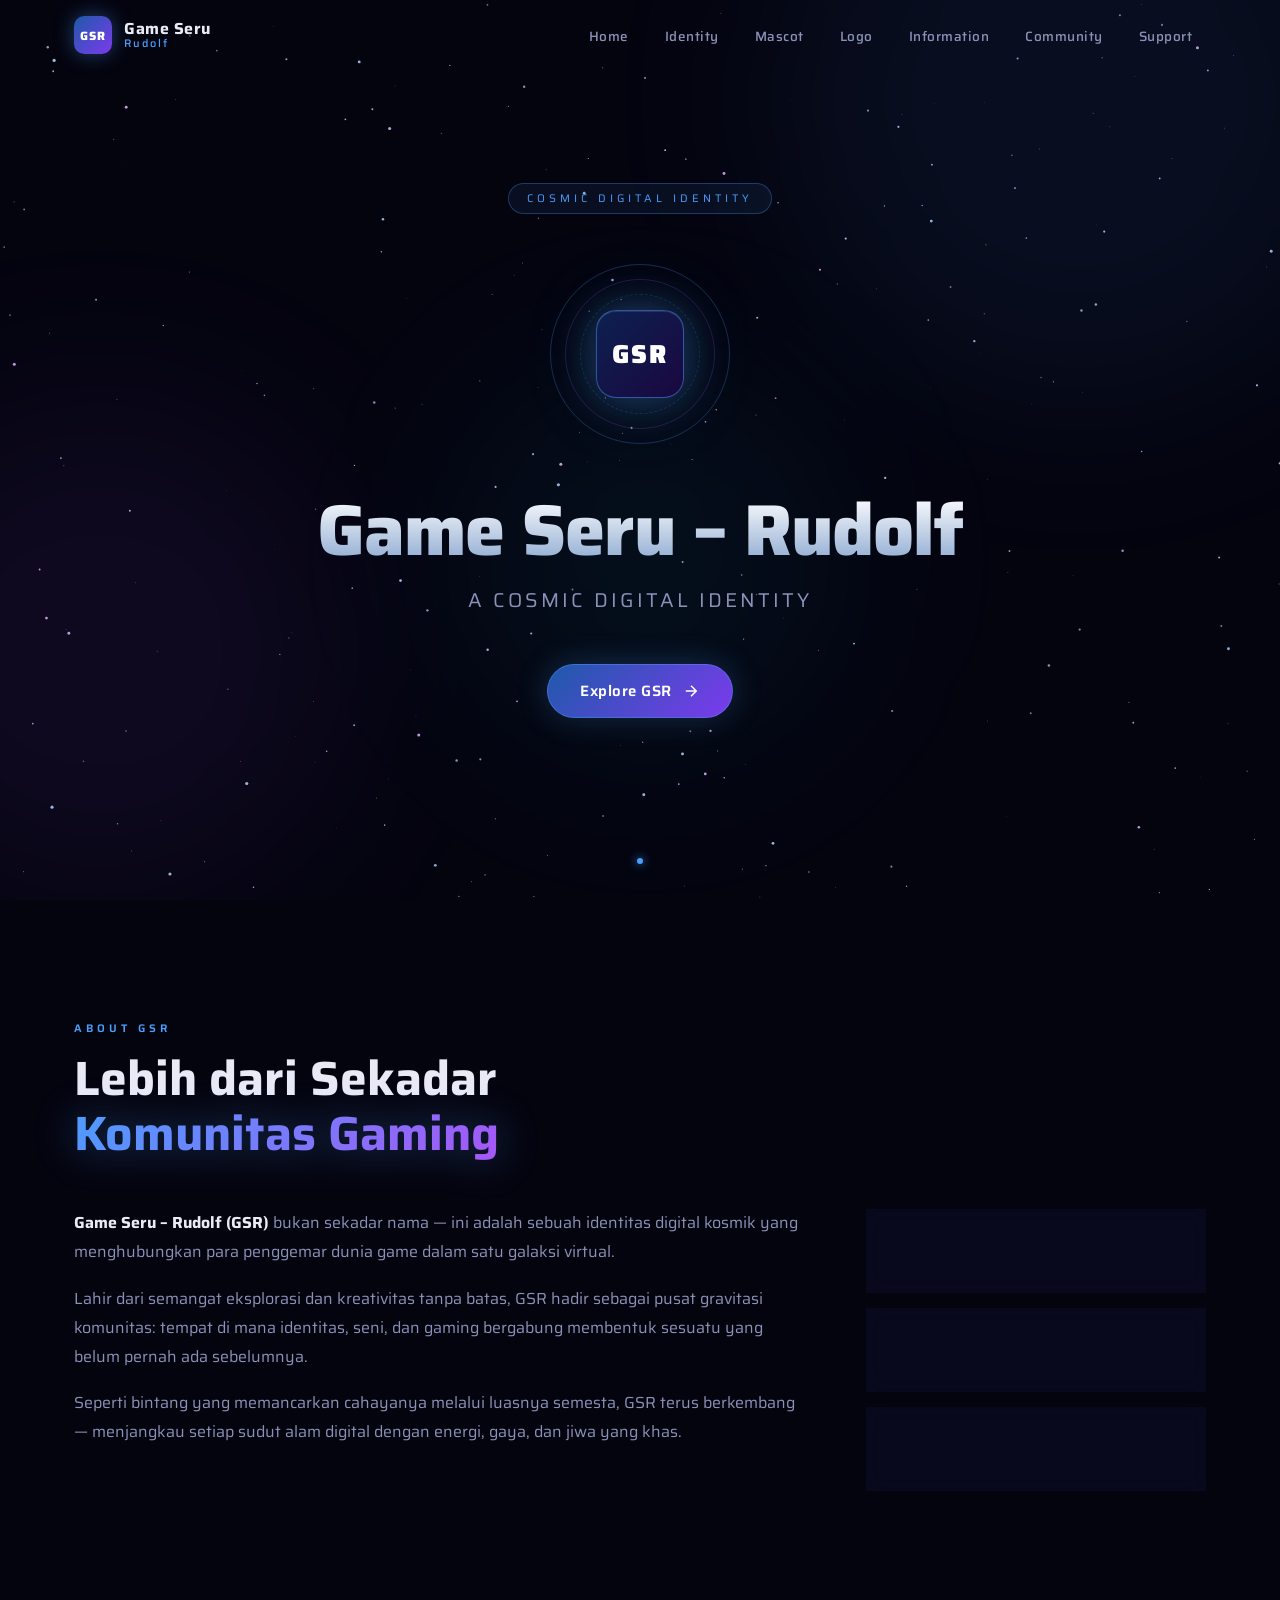
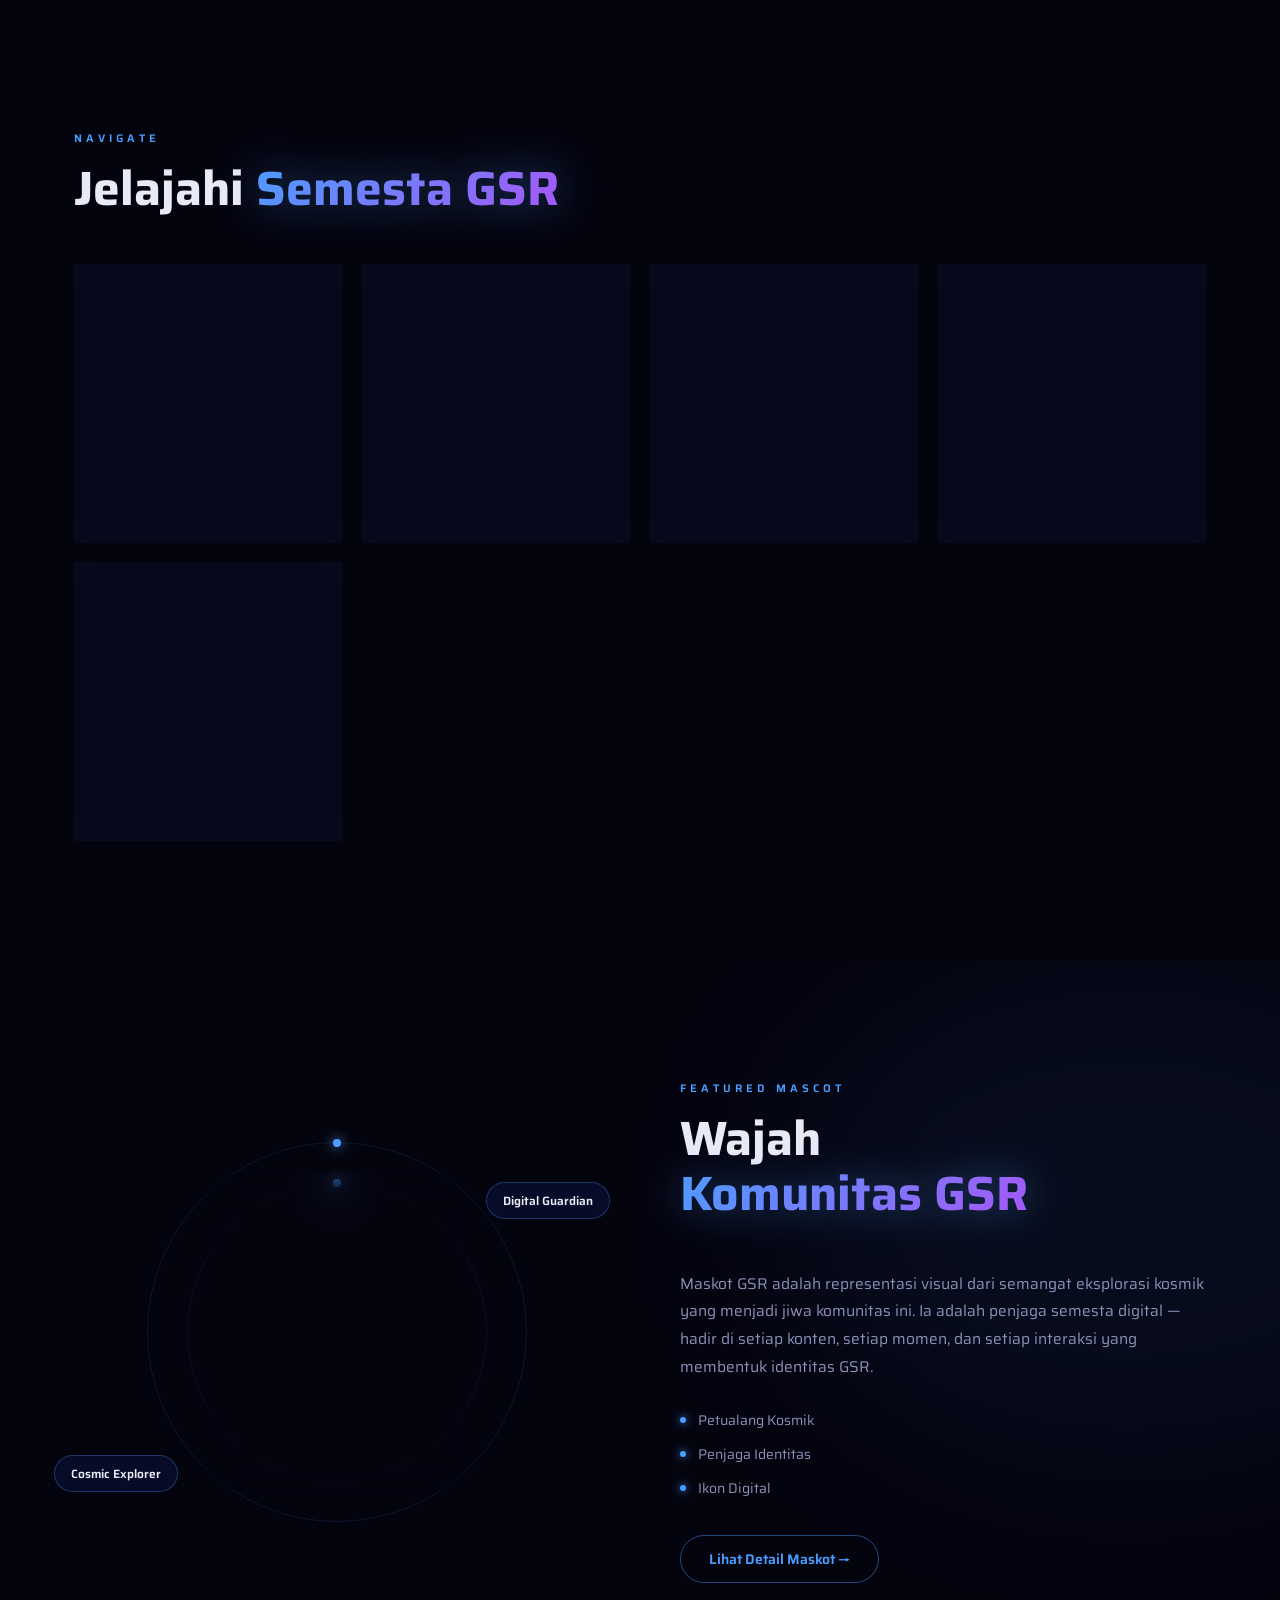
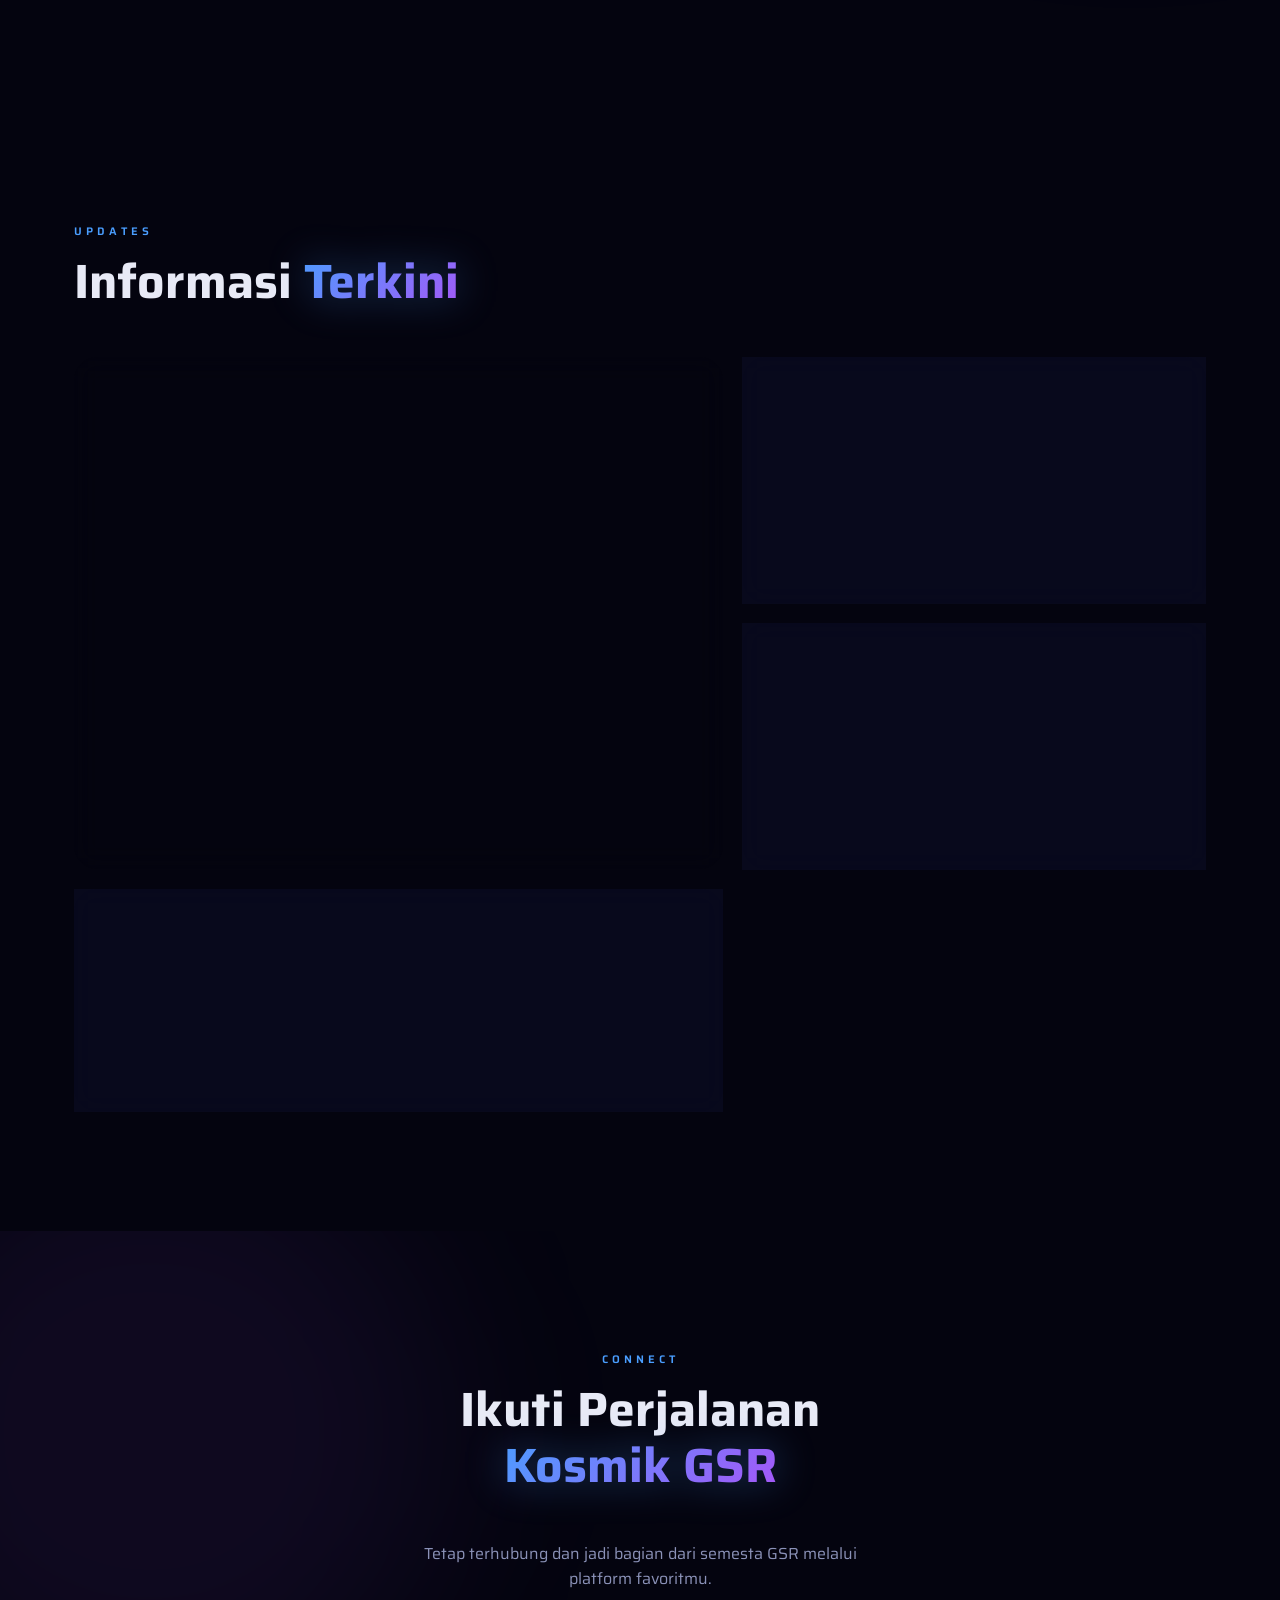
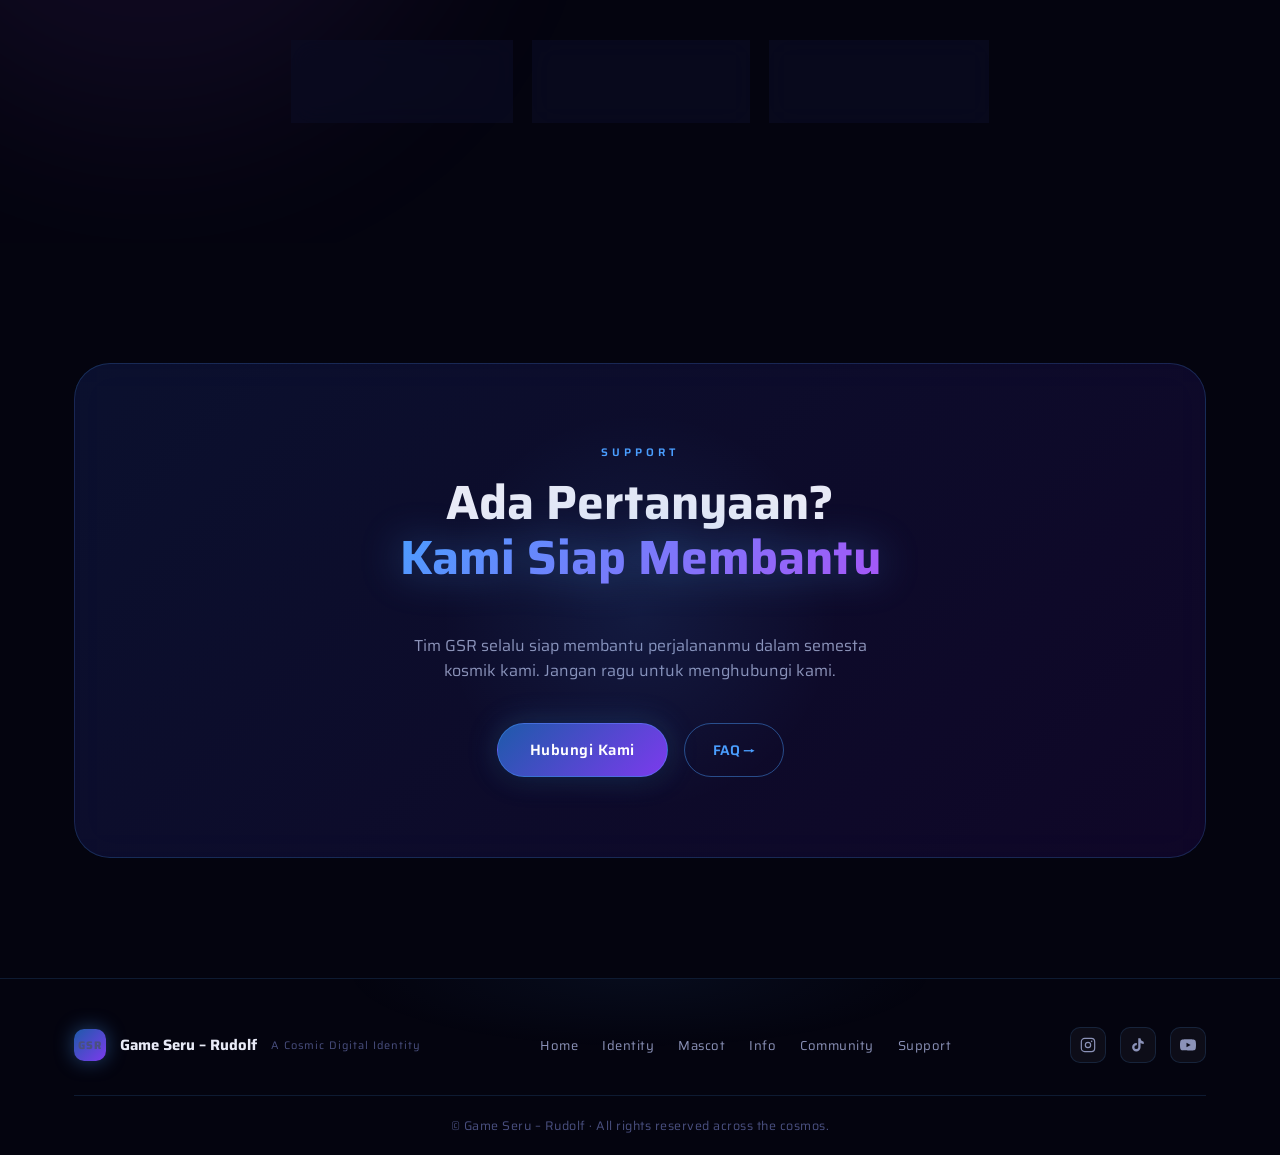
==== index.html @ be98e9f0 "Add files via upload" ====
<!DOCTYPE html>
<html lang="id">
<head>
  <meta charset="UTF-8" />
  <meta name="viewport" content="width=device-width, initial-scale=1.0" />
  <title>Game Seru – Rudolf | GSR</title>
  <link rel="preconnect" href="https://fonts.googleapis.com" />
  <link rel="preconnect" href="https://fonts.gstatic.com" crossorigin />
  <link href="https://fonts.googleapis.com/css2?family=Saira:wght@300;400;500;600;700;800;900&display=swap" rel="stylesheet" />
  <link rel="stylesheet" href="style.css" />
</head>
<body>

  <!-- ═══════════════════════════ CANVAS STARS ═══════════════════════════ -->
  <canvas id="starfield"></canvas>

  <!-- ═══════════════════════════ NAVBAR ═══════════════════════════ -->
  <nav id="navbar">
    <div class="nav-inner">
      <a href="#home" class="nav-logo">
        <div class="logo-orb">
          <span>GSR</span>
        </div>
        <span class="logo-text">Game Seru<em>Rudolf</em></span>
      </a>
      <button class="nav-toggle" id="navToggle" aria-label="Menu">
        <span></span><span></span><span></span>
      </button>
      <ul class="nav-menu" id="navMenu">
        <li><a href="#home">Home</a></li>
        <li><a href="#identity">Identity</a></li>
        <li><a href="#mascot">Mascot</a></li>
        <li><a href="#logo">Logo</a></li>
        <li><a href="#information">Information</a></li>
        <li><a href="#community">Community</a></li>
        <li><a href="#support">Support</a></li>
      </ul>
    </div>
  </nav>

  <!-- ═══════════════════════════ HERO ═══════════════════════════ -->
  <section id="home" class="hero">
    <div class="nebula n1"></div>
    <div class="nebula n2"></div>
    <div class="nebula n3"></div>

    <div class="hero-content">
      <div class="hero-badge fade-in" style="--d:0s">COSMIC DIGITAL IDENTITY</div>
      <div class="hero-logo-wrap fade-in" style="--d:.15s">
        <div class="hero-logo-ring ring1"></div>
        <div class="hero-logo-ring ring2"></div>
        <div class="hero-logo-ring ring3"></div>
        <div class="hero-logo-core">
          <span>GSR</span>
        </div>
      </div>
      <h1 class="hero-title fade-in" style="--d:.3s">Game Seru – Rudolf</h1>
      <p class="hero-sub fade-in" style="--d:.45s">A Cosmic Digital Identity</p>
      <a href="#identity" class="btn-primary fade-in" style="--d:.6s">
        <span>Explore GSR</span>
        <svg width="18" height="18" viewBox="0 0 24 24" fill="none" stroke="currentColor" stroke-width="2"><path d="M5 12h14M12 5l7 7-7 7"/></svg>
      </a>
    </div>

    <div class="scroll-hint">
      <div class="scroll-dot"></div>
    </div>
  </section>

  <!-- ═══════════════════════════ INTRO ═══════════════════════════ -->
  <section id="identity" class="section intro-section reveal">
    <div class="container">
      <div class="section-label">ABOUT GSR</div>
      <h2 class="section-title">Lebih dari Sekadar<br/><span class="glow-text">Komunitas Gaming</span></h2>
      <div class="intro-grid">
        <div class="intro-text">
          <p>
            <strong>Game Seru – Rudolf (GSR)</strong> bukan sekadar nama — ini adalah sebuah identitas digital kosmik yang menghubungkan para penggemar dunia game dalam satu galaksi virtual.
          </p>
          <p>
            Lahir dari semangat eksplorasi dan kreativitas tanpa batas, GSR hadir sebagai pusat gravitasi komunitas: tempat di mana identitas, seni, dan gaming bergabung membentuk sesuatu yang belum pernah ada sebelumnya.
          </p>
          <p>
            Seperti bintang yang memancarkan cahayanya melalui luasnya semesta, GSR terus berkembang — menjangkau setiap sudut alam digital dengan energi, gaya, dan jiwa yang khas.
          </p>
        </div>
        <div class="intro-stats">
          <div class="stat-card">
            <div class="stat-icon">✦</div>
            <div class="stat-val">∞</div>
            <div class="stat-label">Kreativitas</div>
          </div>
          <div class="stat-card">
            <div class="stat-icon">◈</div>
            <div class="stat-val">1</div>
            <div class="stat-label">Komunitas Utama</div>
          </div>
          <div class="stat-card">
            <div class="stat-icon">⬡</div>
            <div class="stat-val">GSR</div>
            <div class="stat-label">Identitas Kosmik</div>
          </div>
        </div>
      </div>
    </div>
  </section>

  <!-- ═══════════════════════════ QUICK NAV CARDS ═══════════════════════════ -->
  <section class="section quicknav-section reveal">
    <div class="container">
      <div class="section-label">NAVIGATE</div>
      <h2 class="section-title">Jelajahi <span class="glow-text">Semesta GSR</span></h2>
      <div class="cards-grid">

        <a href="#mascot" class="nav-card" data-glow="blue">
          <div class="card-icon-wrap">
            <svg viewBox="0 0 48 48" fill="none" xmlns="http://www.w3.org/2000/svg">
              <circle cx="24" cy="18" r="10" stroke="currentColor" stroke-width="2"/>
              <path d="M10 42c0-7.732 6.268-14 14-14s14 6.268 14 14" stroke="currentColor" stroke-width="2" stroke-linecap="round"/>
              <path d="M24 8v4M24 32v4" stroke="currentColor" stroke-width="1.5" stroke-linecap="round"/>
              <circle cx="24" cy="18" r="4" fill="currentColor" opacity=".4"/>
            </svg>
          </div>
          <h3>Mascot Identity</h3>
          <p>Kenali karakter ikonik yang menjadi wajah komunitas GSR di seluruh semesta digital.</p>
          <div class="card-arrow">→</div>
        </a>

        <a href="#logo" class="nav-card" data-glow="purple">
          <div class="card-icon-wrap">
            <svg viewBox="0 0 48 48" fill="none" xmlns="http://www.w3.org/2000/svg">
              <polygon points="24,4 44,14 44,34 24,44 4,34 4,14" stroke="currentColor" stroke-width="2"/>
              <polygon points="24,12 36,18 36,30 24,36 12,30 12,18" stroke="currentColor" stroke-width="1.5" opacity=".6"/>
              <circle cx="24" cy="24" r="4" fill="currentColor" opacity=".5"/>
            </svg>
          </div>
          <h3>GSR Logo Evolution</h3>
          <p>Perjalanan visual identitas GSR dari awal hingga bentuk kosmiknya yang kini.</p>
          <div class="card-arrow">→</div>
        </a>

        <a href="#information" class="nav-card" data-glow="cyan">
          <div class="card-icon-wrap">
            <svg viewBox="0 0 48 48" fill="none" xmlns="http://www.w3.org/2000/svg">
              <rect x="8" y="6" width="32" height="36" rx="4" stroke="currentColor" stroke-width="2"/>
              <path d="M16 16h16M16 24h16M16 32h10" stroke="currentColor" stroke-width="2" stroke-linecap="round"/>
              <circle cx="36" cy="36" r="6" fill="var(--bg-deep)" stroke="currentColor" stroke-width="1.5"/>
              <path d="M36 33v3l2 2" stroke="currentColor" stroke-width="1.5" stroke-linecap="round"/>
            </svg>
          </div>
          <h3>Information Center</h3>
          <p>Pusat data dan informasi terkini seputar aktivitas, pengumuman, dan berita GSR.</p>
          <div class="card-arrow">→</div>
        </a>

        <a href="#community" class="nav-card" data-glow="violet">
          <div class="card-icon-wrap">
            <svg viewBox="0 0 48 48" fill="none" xmlns="http://www.w3.org/2000/svg">
              <circle cx="16" cy="20" r="7" stroke="currentColor" stroke-width="2"/>
              <circle cx="32" cy="20" r="7" stroke="currentColor" stroke-width="2"/>
              <path d="M4 40c0-6.627 5.373-12 12-12" stroke="currentColor" stroke-width="2" stroke-linecap="round"/>
              <path d="M44 40c0-6.627-5.373-12-12-12" stroke="currentColor" stroke-width="2" stroke-linecap="round"/>
              <path d="M16 28c2.4-1.333 5.6-2 8-2s5.6.667 8 2" stroke="currentColor" stroke-width="2" stroke-linecap="round"/>
            </svg>
          </div>
          <h3>Community Network</h3>
          <p>Bergabung dalam jaringan kosmik komunitas GSR yang terus berkembang tanpa batas.</p>
          <div class="card-arrow">→</div>
        </a>

        <a href="#support" class="nav-card" data-glow="blue">
          <div class="card-icon-wrap">
            <svg viewBox="0 0 48 48" fill="none" xmlns="http://www.w3.org/2000/svg">
              <path d="M24 4C13 4 4 13 4 24s9 20 20 20 20-9 20-20S35 4 24 4z" stroke="currentColor" stroke-width="2"/>
              <path d="M18 20c0-3.314 2.686-6 6-6s6 2.686 6 6c0 4-6 6-6 10" stroke="currentColor" stroke-width="2" stroke-linecap="round"/>
              <circle cx="24" cy="36" r="1.5" fill="currentColor"/>
            </svg>
          </div>
          <h3>Support System</h3>
          <p>Temukan bantuan, panduan, dan dukungan teknis dalam perjalananmu bersama GSR.</p>
          <div class="card-arrow">→</div>
        </a>

      </div>
    </div>
  </section>

  <!-- ═══════════════════════════ MASCOT SHOWCASE ═══════════════════════════ -->
  <section id="mascot" class="section mascot-section reveal">
    <div class="nebula n4"></div>
    <div class="container">
      <div class="mascot-inner">
        <div class="mascot-visual">
          <div class="mascot-orbit orbit1">
            <div class="orbit-dot"></div>
          </div>
          <div class="mascot-orbit orbit2">
            <div class="orbit-dot"></div>
          </div>
          <div class="mascot-frame">
            <div class="mascot-placeholder">
              <div class="mascot-silhouette">
                <div class="m-head"></div>
                <div class="m-body"></div>
                <div class="m-glow"></div>
                <div class="m-label">MASCOT GSR</div>
              </div>
            </div>
          </div>
          <div class="mascot-tag tag1">Cosmic Explorer</div>
          <div class="mascot-tag tag2">Digital Guardian</div>
        </div>
        <div class="mascot-info">
          <div class="section-label">FEATURED MASCOT</div>
          <h2 class="section-title">Wajah<br/><span class="glow-text">Komunitas GSR</span></h2>
          <p class="mascot-desc">
            Maskot GSR adalah representasi visual dari semangat eksplorasi kosmik yang menjadi jiwa komunitas ini. Ia adalah penjaga semesta digital — hadir di setiap konten, setiap momen, dan setiap interaksi yang membentuk identitas GSR.
          </p>
          <div class="mascot-traits">
            <div class="trait">
              <div class="trait-dot"></div>
              <span>Petualang Kosmik</span>
            </div>
            <div class="trait">
              <div class="trait-dot"></div>
              <span>Penjaga Identitas</span>
            </div>
            <div class="trait">
              <div class="trait-dot"></div>
              <span>Ikon Digital</span>
            </div>
          </div>
          <a href="#" class="btn-ghost">Lihat Detail Maskot →</a>
        </div>
      </div>
    </div>
  </section>

  <!-- ═══════════════════════════ LATEST INFO ═══════════════════════════ -->
  <section id="information" class="section info-section reveal">
    <div class="container">
      <div class="section-label">UPDATES</div>
      <h2 class="section-title">Informasi <span class="glow-text">Terkini</span></h2>

      <div class="info-grid">
        <article class="info-card featured-card">
          <div class="info-badge">PENGUMUMAN</div>
          <div class="info-date">May 2025</div>
          <h3>Identitas Kosmik GSR Resmi Diluncurkan</h3>
          <p>Era baru komunitas GSR dimulai dengan peluncuran identitas visual dan branding kosmik yang sepenuhnya baru — membawa visi yang lebih jauh dari sebelumnya.</p>
          <a href="#" class="info-link">Baca Selengkapnya →</a>
        </article>

        <article class="info-card">
          <div class="info-badge new">UPDATE</div>
          <div class="info-date">Apr 2025</div>
          <h3>Maskot GSR Generasi Baru</h3>
          <p>Karakter maskot GSR hadir dalam wujud baru yang lebih kosmik dan ekspresif.</p>
          <a href="#" class="info-link">Selengkapnya →</a>
        </article>

        <article class="info-card">
          <div class="info-badge">KOMUNITAS</div>
          <div class="info-date">Mar 2025</div>
          <h3>GSR Community Network Terbuka</h3>
          <p>Platform jaringan komunitas GSR kini terbuka untuk semua anggota bergabung dan berkontribusi.</p>
          <a href="#" class="info-link">Selengkapnya →</a>
        </article>

        <article class="info-card">
          <div class="info-badge">EVENT</div>
          <div class="info-date">Feb 2025</div>
          <h3>Kontes Desain Logo GSR</h3>
          <p>Ajang kreativitas komunitas memilih evolusi logo GSR berikutnya secara kolektif.</p>
          <a href="#" class="info-link">Selengkapnya →</a>
        </article>
      </div>
    </div>
  </section>

  <!-- ═══════════════════════════ SOCIAL ═══════════════════════════ -->
  <section id="community" class="section social-section reveal">
    <div class="nebula n5"></div>
    <div class="container">
      <div class="social-inner">
        <div class="section-label">CONNECT</div>
        <h2 class="section-title">Ikuti Perjalanan<br/><span class="glow-text">Kosmik GSR</span></h2>
        <p class="social-sub">Tetap terhubung dan jadi bagian dari semesta GSR melalui platform favoritmu.</p>

        <div class="social-links">
          <a href="#" class="social-btn instagram" aria-label="Instagram">
            <div class="social-icon">
              <svg viewBox="0 0 24 24" fill="none" stroke="currentColor" stroke-width="1.8">
                <rect x="2" y="2" width="20" height="20" rx="5" ry="5"/>
                <circle cx="12" cy="12" r="4"/>
                <circle cx="17.5" cy="6.5" r="1.2" fill="currentColor" stroke="none"/>
              </svg>
            </div>
            <div class="social-info">
              <span class="social-name">Instagram</span>
              <span class="social-handle">@gameseru_rudolf</span>
            </div>
          </a>

          <a href="#" class="social-btn tiktok" aria-label="TikTok">
            <div class="social-icon">
              <svg viewBox="0 0 24 24" fill="currentColor">
                <path d="M19.59 6.69a4.83 4.83 0 0 1-3.77-4.25V2h-3.45v13.67a2.89 2.89 0 0 1-2.88 2.5 2.89 2.89 0 0 1-2.89-2.89 2.89 2.89 0 0 1 2.89-2.89c.28 0 .54.04.79.1V9.01a6.34 6.34 0 0 0-.79-.05A6.34 6.34 0 0 0 3.15 15.3a6.34 6.34 0 0 0 6.34 6.34 6.34 6.34 0 0 0 6.34-6.34V9.01a8.16 8.16 0 0 0 4.79 1.53V7.1a4.85 4.85 0 0 1-1.03-.41z"/>
              </svg>
            </div>
            <div class="social-info">
              <span class="social-name">TikTok</span>
              <span class="social-handle">@gameserurudolf</span>
            </div>
          </a>

          <a href="#" class="social-btn youtube" aria-label="YouTube">
            <div class="social-icon">
              <svg viewBox="0 0 24 24" fill="currentColor">
                <path d="M23.5 6.19a3.02 3.02 0 0 0-2.12-2.14C19.54 3.5 12 3.5 12 3.5s-7.54 0-9.38.55A3.02 3.02 0 0 0 .5 6.19C0 8.04 0 12 0 12s0 3.96.5 5.81a3.02 3.02 0 0 0 2.12 2.14C4.46 20.5 12 20.5 12 20.5s7.54 0 9.38-.55a3.02 3.02 0 0 0 2.12-2.14C24 15.96 24 12 24 12s0-3.96-.5-5.81zM9.75 15.5V8.5l6.25 3.5-6.25 3.5z"/>
              </svg>
            </div>
            <div class="social-info">
              <span class="social-name">YouTube</span>
              <span class="social-handle">Game Seru Rudolf</span>
            </div>
          </a>
        </div>
      </div>
    </div>
  </section>

  <!-- ═══════════════════════════ SUPPORT CTA ═══════════════════════════ -->
  <section id="support" class="section support-section reveal">
    <div class="container">
      <div class="support-box">
        <div class="support-glow"></div>
        <div class="section-label">SUPPORT</div>
        <h2 class="section-title">Ada Pertanyaan?<br/><span class="glow-text">Kami Siap Membantu</span></h2>
        <p>Tim GSR selalu siap membantu perjalananmu dalam semesta kosmik kami. Jangan ragu untuk menghubungi kami.</p>
        <div class="support-actions">
          <a href="#" class="btn-primary"><span>Hubungi Kami</span></a>
          <a href="#" class="btn-ghost">FAQ →</a>
        </div>
      </div>
    </div>
  </section>

  <!-- ═══════════════════════════ FOOTER ═══════════════════════════ -->
  <footer id="footer">
    <div class="footer-glow"></div>
    <div class="container">
      <div class="footer-inner">
        <div class="footer-brand">
          <div class="logo-orb small"><span>GSR</span></div>
          <p>Game Seru – Rudolf</p>
          <span>A Cosmic Digital Identity</span>
        </div>
        <div class="footer-links">
          <a href="#home">Home</a>
          <a href="#identity">Identity</a>
          <a href="#mascot">Mascot</a>
          <a href="#information">Info</a>
          <a href="#community">Community</a>
          <a href="#support">Support</a>
        </div>
        <div class="footer-socials">
          <a href="#" aria-label="Instagram">
            <svg viewBox="0 0 24 24" fill="none" stroke="currentColor" stroke-width="1.8"><rect x="2" y="2" width="20" height="20" rx="5"/><circle cx="12" cy="12" r="4"/><circle cx="17.5" cy="6.5" r="1.2" fill="currentColor" stroke="none"/></svg>
          </a>
          <a href="#" aria-label="TikTok">
            <svg viewBox="0 0 24 24" fill="currentColor"><path d="M19.59 6.69a4.83 4.83 0 0 1-3.77-4.25V2h-3.45v13.67a2.89 2.89 0 0 1-2.88 2.5 2.89 2.89 0 0 1-2.89-2.89 2.89 2.89 0 0 1 2.89-2.89c.28 0 .54.04.79.1V9.01a6.34 6.34 0 0 0-.79-.05A6.34 6.34 0 0 0 3.15 15.3a6.34 6.34 0 0 0 6.34 6.34 6.34 6.34 0 0 0 6.34-6.34V9.01a8.16 8.16 0 0 0 4.79 1.53V7.1a4.85 4.85 0 0 1-1.03-.41z"/></svg>
          </a>
          <a href="#" aria-label="YouTube">
            <svg viewBox="0 0 24 24" fill="currentColor"><path d="M23.5 6.19a3.02 3.02 0 0 0-2.12-2.14C19.54 3.5 12 3.5 12 3.5s-7.54 0-9.38.55A3.02 3.02 0 0 0 .5 6.19C0 8.04 0 12 0 12s0 3.96.5 5.81a3.02 3.02 0 0 0 2.12 2.14C4.46 20.5 12 20.5 12 20.5s7.54 0 9.38-.55a3.02 3.02 0 0 0 2.12-2.14C24 15.96 24 12 24 12s0-3.96-.5-5.81zM9.75 15.5V8.5l6.25 3.5-6.25 3.5z"/></svg>
          </a>
        </div>
      </div>
      <div class="footer-bottom">
        <p>© Game Seru – Rudolf · All rights reserved across the cosmos.</p>
      </div>
    </div>
  </footer>

  <script src="script.js"></script>
</body>
</html>
---- style.css ----
/* ═══════════════════════════════════════════════════════
   GSR — Game Seru Rudolf | Cosmic Homepage
   Font: Saira
   Theme: Dark Cosmic / Neon Blue-Purple
═══════════════════════════════════════════════════════ */

/* ─── RESET & ROOT ─── */
*, *::before, *::after { box-sizing: border-box; margin: 0; padding: 0; }

:root {
  --bg-deep:      #04040f;
  --bg-mid:       #080820;
  --bg-card:      rgba(10, 12, 35, 0.7);
  --bg-glass:     rgba(14, 16, 45, 0.55);

  --blue:         #4a9eff;
  --blue-dim:     #1e5aaa;
  --blue-glow:    rgba(74, 158, 255, 0.25);
  --purple:       #a855f7;
  --purple-dim:   #5e2f8e;
  --purple-glow:  rgba(168, 85, 247, 0.25);
  --cyan:         #22d3ee;
  --cyan-glow:    rgba(34, 211, 238, 0.2);
  --violet:       #7c3aed;

  --text-hi:      #e8eaf6;
  --text-mid:     #8b92b8;
  --text-lo:      #4a5080;

  --border:       rgba(74, 158, 255, 0.15);
  --border-hover: rgba(74, 158, 255, 0.45);

  --radius-sm:    8px;
  --radius-md:    16px;
  --radius-lg:    24px;
  --radius-xl:    36px;

  --font: 'Saira', sans-serif;
  --ease-out: cubic-bezier(0.16, 1, 0.3, 1);
}

html { scroll-behavior: smooth; }

body {
  font-family: var(--font);
  background: var(--bg-deep);
  color: var(--text-hi);
  overflow-x: hidden;
  -webkit-font-smoothing: antialiased;
}

/* ─── CANVAS STARFIELD ─── */
#starfield {
  position: fixed;
  inset: 0;
  z-index: 0;
  pointer-events: none;
}

/* ─── NEBULA BLOBS ─── */
.nebula {
  position: absolute;
  border-radius: 50%;
  filter: blur(90px);
  pointer-events: none;
  z-index: 0;
}
.n1 { width: 600px; height: 600px; background: rgba(74,158,255,.07); top:-200px; right:-100px; }
.n2 { width: 500px; height: 500px; background: rgba(168,85,247,.07); bottom:0; left:-150px; }
.n3 { width: 400px; height: 400px; background: rgba(34,211,238,.05); top:40%; left:35%; }
.n4 { width: 700px; height: 500px; background: rgba(74,158,255,.06); top:0; right:-200px; }
.n5 { width: 600px; height: 600px; background: rgba(168,85,247,.07); top:-100px; left:-150px; }

/* ─── UTILITY ─── */
.container { max-width: 1180px; margin: 0 auto; padding: 0 24px; position: relative; z-index: 1; }
.section { padding: 120px 0; position: relative; }

.section-label {
  font-size: 11px;
  letter-spacing: 4px;
  color: var(--blue);
  text-transform: uppercase;
  margin-bottom: 14px;
  font-weight: 600;
}

.section-title {
  font-size: clamp(28px, 4vw, 48px);
  font-weight: 700;
  line-height: 1.15;
  margin-bottom: 48px;
  color: var(--text-hi);
}

.glow-text {
  background: linear-gradient(135deg, var(--blue) 0%, var(--purple) 100%);
  -webkit-background-clip: text;
  -webkit-text-fill-color: transparent;
  background-clip: text;
  filter: drop-shadow(0 0 20px rgba(74,158,255,.4));
}

/* ─── BUTTONS ─── */
.btn-primary {
  display: inline-flex;
  align-items: center;
  gap: 10px;
  padding: 14px 32px;
  background: linear-gradient(135deg, var(--blue-dim) 0%, var(--violet) 100%);
  color: #fff;
  text-decoration: none;
  border-radius: 50px;
  font-family: var(--font);
  font-weight: 600;
  font-size: 15px;
  letter-spacing: .5px;
  border: 1px solid rgba(74,158,255,.4);
  box-shadow: 0 0 30px rgba(74,158,255,.25), 0 4px 20px rgba(0,0,0,.4);
  transition: all .3s var(--ease-out);
  position: relative;
  overflow: hidden;
}
.btn-primary::before {
  content: '';
  position: absolute;
  inset: 0;
  background: linear-gradient(135deg, var(--blue) 0%, var(--purple) 100%);
  opacity: 0;
  transition: opacity .3s;
}
.btn-primary:hover::before { opacity: 1; }
.btn-primary:hover {
  box-shadow: 0 0 50px rgba(74,158,255,.5), 0 8px 30px rgba(0,0,0,.5);
  transform: translateY(-2px);
}
.btn-primary span, .btn-primary svg { position: relative; z-index: 1; }

.btn-ghost {
  display: inline-flex;
  align-items: center;
  gap: 8px;
  padding: 12px 28px;
  color: var(--blue);
  text-decoration: none;
  border-radius: 50px;
  font-family: var(--font);
  font-weight: 600;
  font-size: 14px;
  border: 1px solid var(--border-hover);
  transition: all .3s var(--ease-out);
}
.btn-ghost:hover {
  background: rgba(74,158,255,.1);
  box-shadow: 0 0 20px var(--blue-glow);
  transform: translateY(-1px);
}

/* ─── NAVBAR ─── */
#navbar {
  position: fixed;
  top: 0;
  left: 0;
  right: 0;
  z-index: 1000;
  transition: background .4s, box-shadow .4s;
}
#navbar.scrolled {
  background: rgba(4, 4, 15, 0.85);
  backdrop-filter: blur(20px);
  -webkit-backdrop-filter: blur(20px);
  box-shadow: 0 1px 0 rgba(74,158,255,.1);
}

.nav-inner {
  max-width: 1180px;
  margin: 0 auto;
  padding: 0 24px;
  height: 70px;
  display: flex;
  align-items: center;
  justify-content: space-between;
}

.nav-logo {
  display: flex;
  align-items: center;
  gap: 12px;
  text-decoration: none;
}

.logo-orb {
  width: 38px;
  height: 38px;
  border-radius: 10px;
  background: linear-gradient(135deg, var(--blue-dim), var(--violet));
  display: flex;
  align-items: center;
  justify-content: center;
  font-weight: 800;
  font-size: 12px;
  letter-spacing: 1px;
  color: #fff;
  box-shadow: 0 0 20px rgba(74,158,255,.4);
  flex-shrink: 0;
}
.logo-orb.small { width: 32px; height: 32px; font-size: 10px; }

.logo-text {
  font-size: 16px;
  font-weight: 700;
  color: var(--text-hi);
  letter-spacing: .5px;
  display: flex;
  flex-direction: column;
  line-height: 1.1;
}
.logo-text em {
  font-style: normal;
  font-size: 11px;
  color: var(--blue);
  font-weight: 500;
  letter-spacing: 2px;
}

.nav-menu {
  display: flex;
  align-items: center;
  gap: 8px;
  list-style: none;
}

.nav-menu a {
  color: var(--text-mid);
  text-decoration: none;
  font-size: 13.5px;
  font-weight: 500;
  letter-spacing: .5px;
  padding: 6px 14px;
  border-radius: 6px;
  transition: all .25s;
  position: relative;
}
.nav-menu a::after {
  content: '';
  position: absolute;
  bottom: 2px;
  left: 50%;
  transform: translateX(-50%);
  width: 0;
  height: 1px;
  background: var(--blue);
  box-shadow: 0 0 8px var(--blue);
  transition: width .25s var(--ease-out);
}
.nav-menu a:hover { color: var(--text-hi); }
.nav-menu a:hover::after { width: 60%; }

.nav-toggle {
  display: none;
  flex-direction: column;
  gap: 5px;
  background: none;
  border: none;
  cursor: pointer;
  padding: 8px;
}
.nav-toggle span {
  display: block;
  width: 22px;
  height: 2px;
  background: var(--text-hi);
  border-radius: 2px;
  transition: all .3s;
}

/* ─── HERO ─── */
.hero {
  min-height: 100vh;
  display: flex;
  flex-direction: column;
  align-items: center;
  justify-content: center;
  text-align: center;
  position: relative;
  overflow: hidden;
  padding: 80px 24px;
}

.hero-content {
  position: relative;
  z-index: 2;
  display: flex;
  flex-direction: column;
  align-items: center;
  gap: 0;
}

/* fade-in stagger */
.fade-in {
  opacity: 0;
  transform: translateY(24px);
  animation: fadeUp .8s var(--ease-out) forwards;
  animation-delay: var(--d, 0s);
}
@keyframes fadeUp {
  to { opacity: 1; transform: translateY(0); }
}

.hero-badge {
  font-size: 11px;
  letter-spacing: 4px;
  color: var(--blue);
  border: 1px solid rgba(74,158,255,.3);
  padding: 6px 18px;
  border-radius: 50px;
  background: rgba(74,158,255,.08);
  margin-bottom: 40px;
}

/* Hero logo rings */
.hero-logo-wrap {
  position: relative;
  width: 200px;
  height: 200px;
  display: flex;
  align-items: center;
  justify-content: center;
  margin-bottom: 40px;
}

.hero-logo-ring {
  position: absolute;
  border-radius: 50%;
  border: 1px solid rgba(74,158,255,.2);
  animation: spinRing linear infinite;
}
.ring1 { width: 180px; height: 180px; animation-duration: 18s; border-color: rgba(74,158,255,.25); }
.ring2 { width: 150px; height: 150px; animation-duration: 12s; animation-direction: reverse; border-color: rgba(168,85,247,.2); }
.ring3 { width: 120px; height: 120px; animation-duration: 8s; border-style: dashed; border-color: rgba(34,211,238,.15); }

@keyframes spinRing {
  from { transform: rotate(0deg); }
  to   { transform: rotate(360deg); }
}

.hero-logo-core {
  width: 88px;
  height: 88px;
  background: linear-gradient(135deg, #0d2050 0%, #1a0840 100%);
  border-radius: 20px;
  display: flex;
  align-items: center;
  justify-content: center;
  font-size: 26px;
  font-weight: 900;
  letter-spacing: 2px;
  color: #fff;
  border: 1.5px solid rgba(74,158,255,.5);
  box-shadow:
    0 0 40px rgba(74,158,255,.35),
    0 0 80px rgba(74,158,255,.15),
    inset 0 1px 0 rgba(255,255,255,.1);
  animation: corePulse 3s ease-in-out infinite;
}
@keyframes corePulse {
  0%, 100% { box-shadow: 0 0 40px rgba(74,158,255,.35), 0 0 80px rgba(74,158,255,.15), inset 0 1px 0 rgba(255,255,255,.1); }
  50%       { box-shadow: 0 0 60px rgba(74,158,255,.55), 0 0 120px rgba(74,158,255,.25), inset 0 1px 0 rgba(255,255,255,.15); }
}

.hero-title {
  font-size: clamp(36px, 6vw, 72px);
  font-weight: 800;
  letter-spacing: -1px;
  line-height: 1;
  margin-bottom: 18px;
  background: linear-gradient(180deg, #ffffff 0%, #8ba8d0 100%);
  -webkit-background-clip: text;
  -webkit-text-fill-color: transparent;
  background-clip: text;
}

.hero-sub {
  font-size: clamp(15px, 2vw, 20px);
  color: var(--text-mid);
  letter-spacing: 3px;
  text-transform: uppercase;
  font-weight: 400;
  margin-bottom: 48px;
}

/* Scroll hint */
.scroll-hint {
  position: absolute;
  bottom: 36px;
  left: 50%;
  transform: translateX(-50%);
  display: flex;
  flex-direction: column;
  align-items: center;
  z-index: 2;
}
.scroll-dot {
  width: 6px;
  height: 6px;
  background: var(--blue);
  border-radius: 50%;
  box-shadow: 0 0 10px var(--blue);
  animation: scrollBounce 2s ease-in-out infinite;
}
@keyframes scrollBounce {
  0%, 100% { transform: translateY(0); opacity: 1; }
  50%       { transform: translateY(10px); opacity: .4; }
}

/* ─── INTRO ─── */
.intro-grid {
  display: grid;
  grid-template-columns: 1fr 340px;
  gap: 60px;
  align-items: start;
}

.intro-text p {
  font-size: 16px;
  line-height: 1.8;
  color: var(--text-mid);
  margin-bottom: 18px;
}
.intro-text strong { color: var(--text-hi); }

.intro-stats {
  display: flex;
  flex-direction: column;
  gap: 16px;
}

.stat-card {
  background: var(--bg-card);
  border: 1px solid var(--border);
  border-radius: var(--radius-md);
  padding: 20px 24px;
  display: flex;
  align-items: center;
  gap: 18px;
  backdrop-filter: blur(10px);
  transition: border-color .3s, box-shadow .3s;
}
.stat-card:hover {
  border-color: var(--border-hover);
  box-shadow: 0 0 20px var(--blue-glow);
}
.stat-icon { font-size: 20px; color: var(--blue); flex-shrink: 0; }
.stat-val { font-size: 26px; font-weight: 800; color: var(--text-hi); flex: 1; }
.stat-label { font-size: 12px; color: var(--text-mid); letter-spacing: 1px; text-transform: uppercase; }

/* ─── QUICK NAV CARDS ─── */
.cards-grid {
  display: grid;
  grid-template-columns: repeat(auto-fit, minmax(220px, 1fr));
  gap: 20px;
}

.nav-card {
  background: var(--bg-card);
  border: 1px solid var(--border);
  border-radius: var(--radius-lg);
  padding: 32px 28px;
  text-decoration: none;
  display: flex;
  flex-direction: column;
  gap: 14px;
  backdrop-filter: blur(12px);
  transition: all .35s var(--ease-out);
  position: relative;
  overflow: hidden;
}
.nav-card::before {
  content: '';
  position: absolute;
  inset: 0;
  border-radius: inherit;
  opacity: 0;
  transition: opacity .35s;
}
.nav-card[data-glow="blue"]::before    { background: radial-gradient(ellipse at top left, rgba(74,158,255,.12) 0%, transparent 70%); }
.nav-card[data-glow="purple"]::before  { background: radial-gradient(ellipse at top left, rgba(168,85,247,.12) 0%, transparent 70%); }
.nav-card[data-glow="cyan"]::before    { background: radial-gradient(ellipse at top left, rgba(34,211,238,.1) 0%, transparent 70%); }
.nav-card[data-glow="violet"]::before  { background: radial-gradient(ellipse at top left, rgba(124,58,237,.12) 0%, transparent 70%); }

.nav-card:hover {
  transform: translateY(-6px);
  border-color: rgba(74,158,255,.4);
  box-shadow: 0 12px 40px rgba(0,0,0,.4), 0 0 30px rgba(74,158,255,.15);
}
.nav-card:hover::before { opacity: 1; }

.card-icon-wrap {
  width: 52px;
  height: 52px;
  background: rgba(74,158,255,.1);
  border: 1px solid rgba(74,158,255,.2);
  border-radius: 14px;
  display: flex;
  align-items: center;
  justify-content: center;
  color: var(--blue);
  flex-shrink: 0;
}
.card-icon-wrap svg { width: 26px; height: 26px; }

.nav-card h3 {
  font-size: 17px;
  font-weight: 700;
  color: var(--text-hi);
  position: relative;
}
.nav-card p {
  font-size: 13.5px;
  color: var(--text-mid);
  line-height: 1.65;
  flex: 1;
  position: relative;
}
.card-arrow {
  font-size: 16px;
  color: var(--blue);
  opacity: 0;
  transform: translateX(-6px);
  transition: all .3s var(--ease-out);
  position: relative;
}
.nav-card:hover .card-arrow { opacity: 1; transform: translateX(0); }

/* ─── MASCOT SECTION ─── */
.mascot-section { overflow: hidden; }

.mascot-inner {
  display: grid;
  grid-template-columns: 1fr 1fr;
  gap: 80px;
  align-items: center;
}

.mascot-visual {
  position: relative;
  display: flex;
  align-items: center;
  justify-content: center;
  min-height: 440px;
}

.mascot-orbit {
  position: absolute;
  border-radius: 50%;
  border: 1px solid rgba(74,158,255,.12);
  display: flex;
  align-items: flex-start;
  justify-content: center;
  animation: spinRing linear infinite;
}
.orbit1 { width: 380px; height: 380px; animation-duration: 20s; }
.orbit2 { width: 300px; height: 300px; animation-duration: 14s; animation-direction: reverse; border-color: rgba(168,85,247,.1); }
.orbit-dot {
  width: 8px;
  height: 8px;
  background: var(--blue);
  border-radius: 50%;
  box-shadow: 0 0 12px var(--blue);
  margin-top: -4px;
}

.mascot-frame {
  width: 260px;
  height: 320px;
  background: linear-gradient(160deg, rgba(14,20,55,.8) 0%, rgba(8,10,30,.9) 100%);
  border: 1px solid rgba(74,158,255,.25);
  border-radius: var(--radius-xl);
  display: flex;
  align-items: center;
  justify-content: center;
  box-shadow: 0 0 60px rgba(74,158,255,.15), inset 0 1px 0 rgba(255,255,255,.05);
  backdrop-filter: blur(20px);
  position: relative;
  z-index: 2;
}

.mascot-placeholder {
  width: 100%;
  height: 100%;
  display: flex;
  align-items: center;
  justify-content: center;
  position: relative;
  overflow: hidden;
  border-radius: inherit;
}

.mascot-silhouette {
  display: flex;
  flex-direction: column;
  align-items: center;
  gap: 10px;
  position: relative;
}

.m-head {
  width: 70px;
  height: 70px;
  border-radius: 50%;
  background: linear-gradient(135deg, rgba(74,158,255,.3), rgba(168,85,247,.3));
  border: 2px solid rgba(74,158,255,.4);
  box-shadow: 0 0 30px rgba(74,158,255,.3);
}
.m-body {
  width: 90px;
  height: 110px;
  border-radius: 20px 20px 30px 30px;
  background: linear-gradient(180deg, rgba(74,158,255,.2), rgba(168,85,247,.15));
  border: 1.5px solid rgba(74,158,255,.25);
}
.m-glow {
  position: absolute;
  width: 120px;
  height: 120px;
  background: radial-gradient(circle, rgba(74,158,255,.25) 0%, transparent 70%);
  border-radius: 50%;
  animation: mGlowPulse 3s ease-in-out infinite;
}
@keyframes mGlowPulse {
  0%, 100% { opacity: .6; transform: scale(1); }
  50%       { opacity: 1;  transform: scale(1.15); }
}
.m-label {
  font-size: 10px;
  letter-spacing: 3px;
  color: var(--blue);
  text-transform: uppercase;
  margin-top: 8px;
}

.mascot-tag {
  position: absolute;
  background: rgba(10,14,45,.85);
  border: 1px solid rgba(74,158,255,.3);
  backdrop-filter: blur(10px);
  padding: 8px 16px;
  border-radius: 50px;
  font-size: 12px;
  font-weight: 600;
  color: var(--text-hi);
  z-index: 3;
  white-space: nowrap;
}
.tag1 { bottom: 60px; left: -20px; }
.tag2 { top: 70px; right: -10px; }

.mascot-desc {
  font-size: 15.5px;
  line-height: 1.8;
  color: var(--text-mid);
  margin-bottom: 28px;
}

.mascot-traits {
  display: flex;
  flex-direction: column;
  gap: 12px;
  margin-bottom: 36px;
}
.trait {
  display: flex;
  align-items: center;
  gap: 12px;
  font-size: 14px;
  color: var(--text-mid);
}
.trait-dot {
  width: 6px;
  height: 6px;
  background: var(--blue);
  border-radius: 50%;
  box-shadow: 0 0 8px var(--blue);
  flex-shrink: 0;
}

/* ─── INFO SECTION ─── */
.info-grid {
  display: grid;
  grid-template-columns: 1.4fr 1fr;
  grid-template-rows: auto auto;
  gap: 20px;
}

.info-card {
  background: var(--bg-card);
  border: 1px solid var(--border);
  border-radius: var(--radius-lg);
  padding: 30px;
  backdrop-filter: blur(12px);
  transition: all .3s var(--ease-out);
  display: flex;
  flex-direction: column;
  gap: 12px;
}
.info-card:hover {
  border-color: rgba(74,158,255,.35);
  box-shadow: 0 8px 30px rgba(0,0,0,.3), 0 0 20px rgba(74,158,255,.1);
  transform: translateY(-3px);
}
.featured-card {
  grid-row: span 2;
  background: linear-gradient(160deg, rgba(14,22,60,.75) 0%, rgba(8,10,30,.8) 100%);
  border-color: rgba(74,158,255,.25);
}

.info-badge {
  display: inline-block;
  font-size: 10px;
  font-weight: 700;
  letter-spacing: 2px;
  text-transform: uppercase;
  padding: 4px 12px;
  border-radius: 50px;
  background: rgba(74,158,255,.15);
  color: var(--blue);
  border: 1px solid rgba(74,158,255,.25);
  width: fit-content;
}
.info-badge.new { background: rgba(168,85,247,.15); color: var(--purple); border-color: rgba(168,85,247,.25); }

.info-date { font-size: 12px; color: var(--text-lo); letter-spacing: 1px; }

.info-card h3 {
  font-size: 18px;
  font-weight: 700;
  color: var(--text-hi);
  line-height: 1.3;
}
.featured-card h3 { font-size: 22px; }

.info-card p {
  font-size: 14px;
  color: var(--text-mid);
  line-height: 1.7;
  flex: 1;
}

.info-link {
  color: var(--blue);
  text-decoration: none;
  font-size: 13px;
  font-weight: 600;
  letter-spacing: .5px;
  transition: color .2s;
  margin-top: auto;
}
.info-link:hover { color: var(--cyan); }

/* ─── SOCIAL SECTION ─── */
.social-section { overflow: hidden; }

.social-inner {
  display: flex;
  flex-direction: column;
  align-items: center;
  text-align: center;
}

.social-sub {
  font-size: 16px;
  color: var(--text-mid);
  margin-bottom: 50px;
  max-width: 480px;
}

.social-links {
  display: flex;
  gap: 20px;
  flex-wrap: wrap;
  justify-content: center;
}

.social-btn {
  display: flex;
  align-items: center;
  gap: 16px;
  padding: 18px 28px;
  background: var(--bg-card);
  border: 1px solid var(--border);
  border-radius: var(--radius-lg);
  text-decoration: none;
  backdrop-filter: blur(12px);
  transition: all .35s var(--ease-out);
  min-width: 210px;
}
.social-btn:hover { transform: translateY(-4px); }

.social-btn.instagram:hover {
  border-color: #e1306c;
  box-shadow: 0 8px 30px rgba(225,48,108,.2), 0 0 20px rgba(225,48,108,.15);
}
.social-btn.tiktok:hover {
  border-color: #69c9d0;
  box-shadow: 0 8px 30px rgba(105,201,208,.2), 0 0 20px rgba(105,201,208,.15);
}
.social-btn.youtube:hover {
  border-color: #ff0000;
  box-shadow: 0 8px 30px rgba(255,0,0,.2), 0 0 20px rgba(255,0,0,.1);
}

.social-icon {
  width: 44px;
  height: 44px;
  border-radius: 12px;
  display: flex;
  align-items: center;
  justify-content: center;
  flex-shrink: 0;
}
.instagram .social-icon { background: linear-gradient(135deg, #405de6, #5851db, #833ab4, #c13584, #e1306c); color: #fff; }
.tiktok   .social-icon { background: #010101; color: #69c9d0; }
.youtube  .social-icon { background: #ff0000; color: #fff; }
.social-icon svg { width: 22px; height: 22px; }

.social-info { display: flex; flex-direction: column; align-items: flex-start; }
.social-name { font-size: 15px; font-weight: 700; color: var(--text-hi); }
.social-handle { font-size: 12px; color: var(--text-mid); }

/* ─── SUPPORT ─── */
.support-box {
  background: linear-gradient(135deg, rgba(14,22,60,.7) 0%, rgba(20,8,50,.7) 100%);
  border: 1px solid rgba(74,158,255,.2);
  border-radius: var(--radius-xl);
  padding: 80px;
  text-align: center;
  backdrop-filter: blur(20px);
  position: relative;
  overflow: hidden;
}
.support-glow {
  position: absolute;
  width: 400px;
  height: 400px;
  background: radial-gradient(circle, rgba(74,158,255,.1) 0%, transparent 70%);
  border-radius: 50%;
  top: 50%;
  left: 50%;
  transform: translate(-50%, -50%);
  pointer-events: none;
}
.support-box p {
  font-size: 16px;
  color: var(--text-mid);
  margin-bottom: 40px;
  max-width: 500px;
  margin-left: auto;
  margin-right: auto;
}
.support-actions {
  display: flex;
  gap: 16px;
  justify-content: center;
  flex-wrap: wrap;
}

/* ─── FOOTER ─── */
footer {
  border-top: 1px solid var(--border);
  position: relative;
  overflow: hidden;
}
.footer-glow {
  position: absolute;
  top: -80px;
  left: 50%;
  transform: translateX(-50%);
  width: 600px;
  height: 150px;
  background: radial-gradient(ellipse, rgba(74,158,255,.06) 0%, transparent 70%);
  pointer-events: none;
}

.footer-inner {
  display: flex;
  align-items: center;
  justify-content: space-between;
  padding: 48px 0 32px;
  gap: 32px;
  flex-wrap: wrap;
}

.footer-brand {
  display: flex;
  align-items: center;
  gap: 14px;
}
.footer-brand p { font-size: 15px; font-weight: 700; color: var(--text-hi); }
.footer-brand span { font-size: 11px; color: var(--text-lo); letter-spacing: 1px; display: block; }

.footer-links {
  display: flex;
  gap: 24px;
  flex-wrap: wrap;
}
.footer-links a {
  font-size: 13px;
  color: var(--text-mid);
  text-decoration: none;
  transition: color .2s;
  letter-spacing: .5px;
}
.footer-links a:hover { color: var(--blue); }

.footer-socials {
  display: flex;
  gap: 14px;
}
.footer-socials a {
  width: 36px;
  height: 36px;
  border-radius: 10px;
  background: rgba(255,255,255,.04);
  border: 1px solid var(--border);
  display: flex;
  align-items: center;
  justify-content: center;
  color: var(--text-mid);
  transition: all .3s;
}
.footer-socials a svg { width: 16px; height: 16px; }
.footer-socials a:hover {
  color: var(--blue);
  border-color: var(--border-hover);
  box-shadow: 0 0 12px var(--blue-glow);
}

.footer-bottom {
  border-top: 1px solid var(--border);
  padding: 20px 0;
  text-align: center;
  font-size: 12.5px;
  color: var(--text-lo);
  letter-spacing: .5px;
}

/* ─── SCROLL REVEAL ─── */
.reveal {
  opacity: 0;
  transform: translateY(40px);
  transition: opacity .9s var(--ease-out), transform .9s var(--ease-out);
}
.reveal.visible {
  opacity: 1;
  transform: translateY(0);
}

/* ─── RESPONSIVE ─── */
@media (max-width: 900px) {
  .intro-grid { grid-template-columns: 1fr; }
  .mascot-inner { grid-template-columns: 1fr; }
  .mascot-visual { min-height: 340px; }
  .info-grid { grid-template-columns: 1fr; }
  .featured-card { grid-row: span 1; }
  .support-box { padding: 48px 28px; }
  .footer-inner { flex-direction: column; align-items: flex-start; }
}

@media (max-width: 680px) {
  .nav-menu {
    display: none;
    position: fixed;
    inset: 70px 0 0;
    background: rgba(4, 4, 15, 0.97);
    backdrop-filter: blur(20px);
    flex-direction: column;
    align-items: center;
    justify-content: flex-start;
    padding-top: 40px;
    gap: 4px;
  }
  .nav-menu.open { display: flex; }
  .nav-menu a { font-size: 18px; padding: 12px 20px; }
  .nav-toggle { display: flex; }
  .cards-grid { grid-template-columns: 1fr; }
  .social-btn { min-width: auto; flex: 1 1 100%; }
  .orbit1, .orbit2 { display: none; }
  .hero-logo-wrap { width: 160px; height: 160px; }
  .ring1 { width: 140px; height: 140px; }
  .ring2 { width: 110px; height: 110px; }
  .ring3 { width: 84px; height: 84px; }
}

@media (max-width: 480px) {
  .section { padding: 80px 0; }
  .footer-links { gap: 14px; }
  .mascot-tag { display: none; }
}
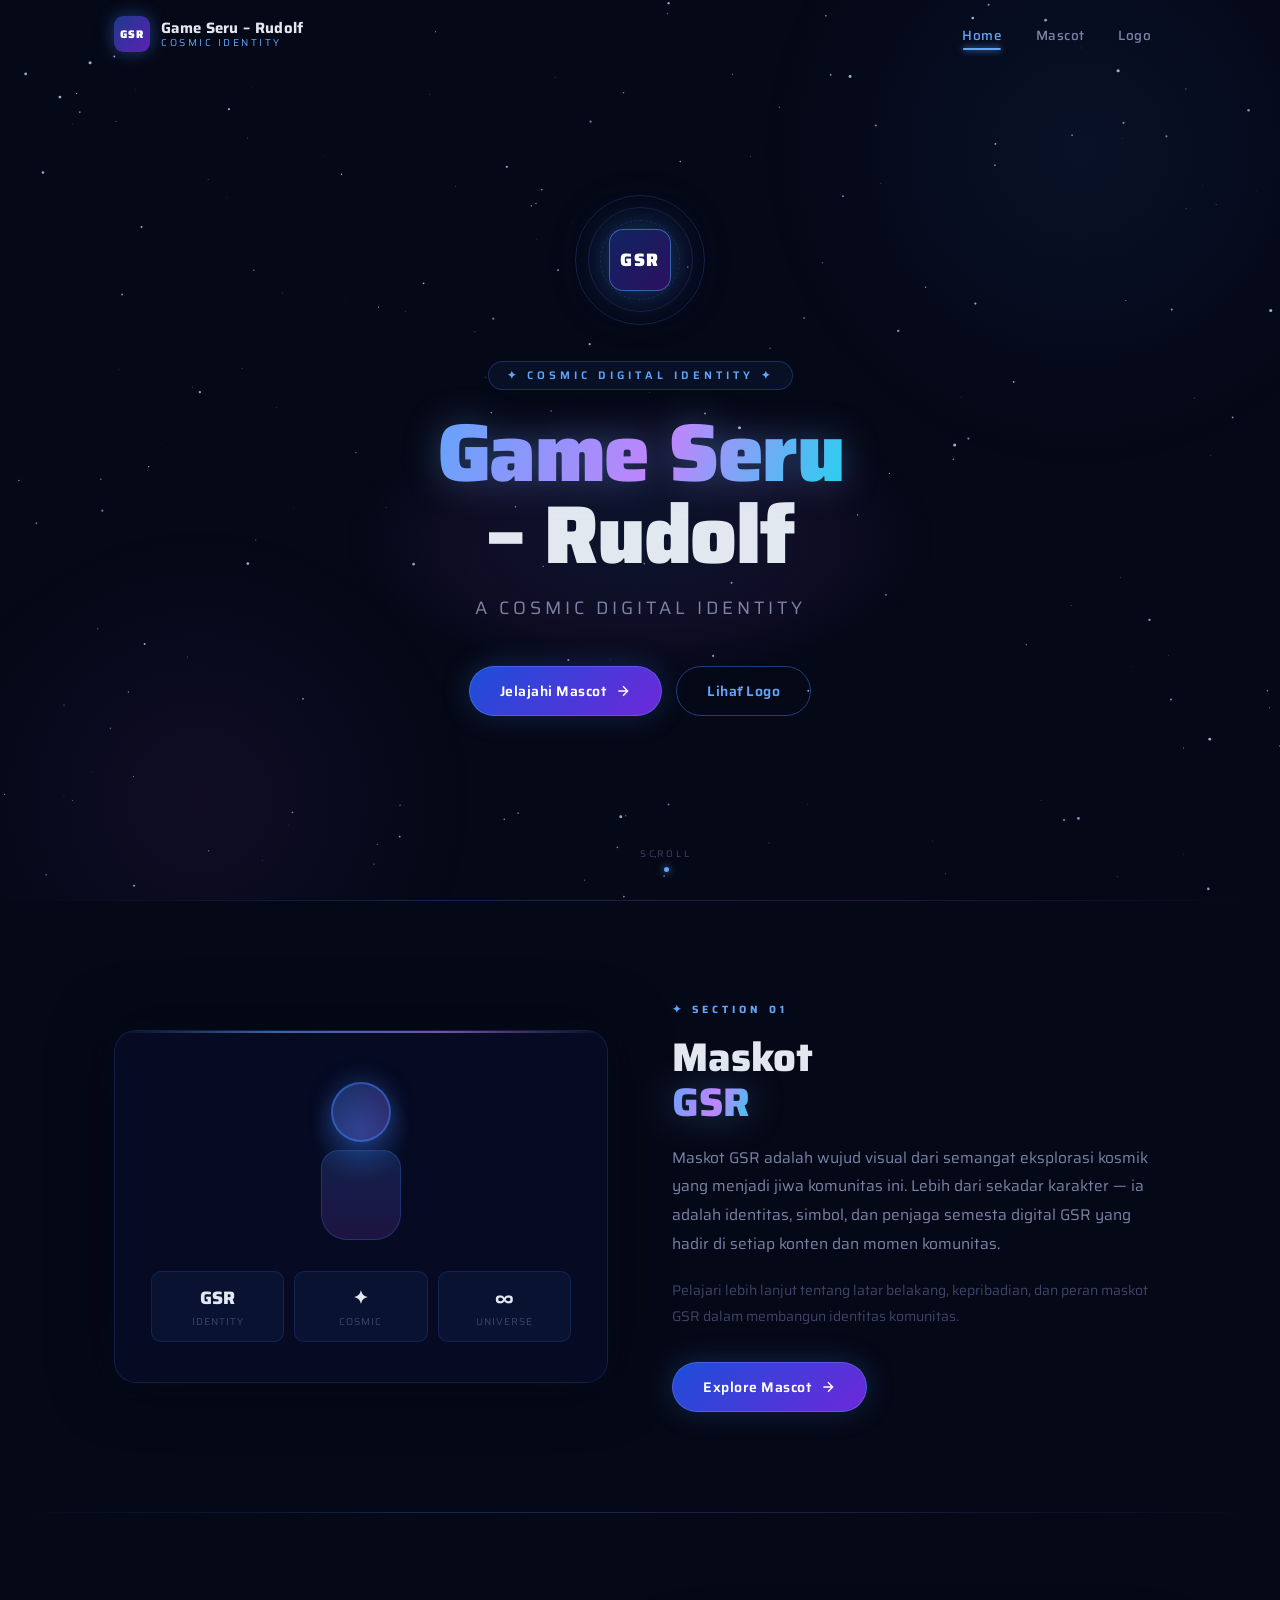
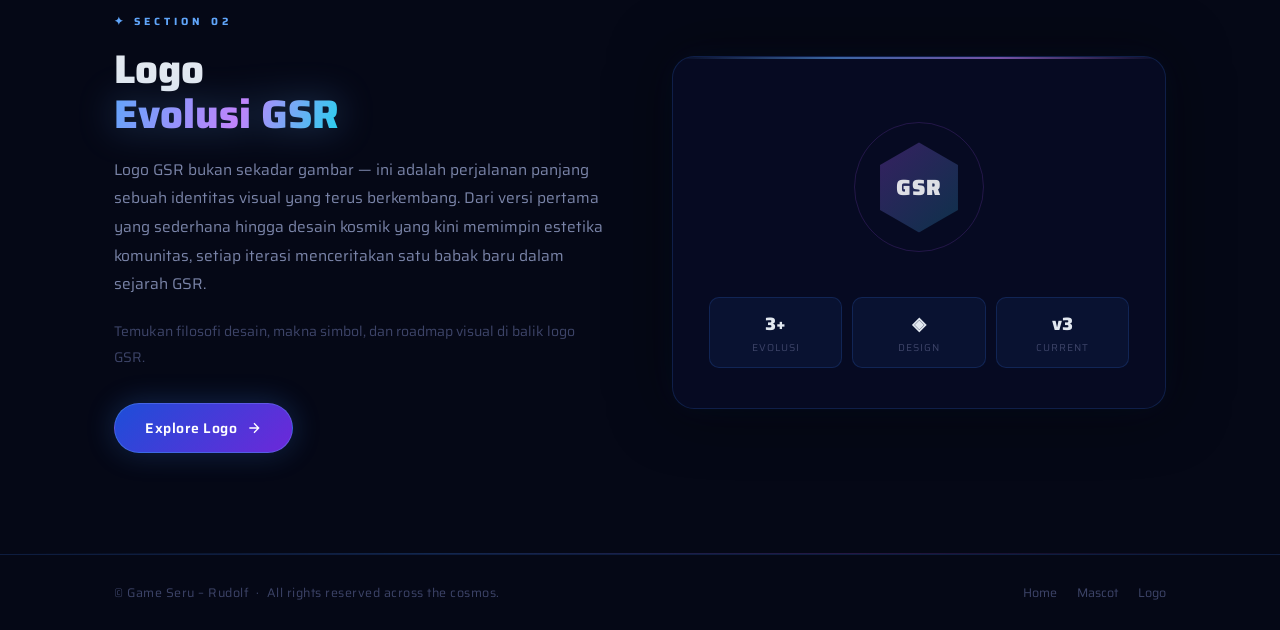
==== commit 135cf5a1: "Update index.html" ====
--- a/index.html
+++ b/index.html
@@ -3,384 +3,235 @@
 <head>
   <meta charset="UTF-8" />
   <meta name="viewport" content="width=device-width, initial-scale=1.0" />
-  <title>Game Seru – Rudolf | GSR</title>
-  <link rel="preconnect" href="https://fonts.googleapis.com" />
-  <link rel="preconnect" href="https://fonts.gstatic.com" crossorigin />
-  <link href="https://fonts.googleapis.com/css2?family=Saira:wght@300;400;500;600;700;800;900&display=swap" rel="stylesheet" />
+  <title>GSR — Game Seru Rudolf</title>
+  <meta name="description" content="Game Seru Rudolf — Cosmic Digital Identity. Komunitas digital bertema luar angkasa." />
   <link rel="stylesheet" href="style.css" />
 </head>
 <body>
 
-  <!-- ═══════════════════════════ CANVAS STARS ═══════════════════════════ -->
-  <canvas id="starfield"></canvas>
-
-  <!-- ═══════════════════════════ NAVBAR ═══════════════════════════ -->
-  <nav id="navbar">
-    <div class="nav-inner">
-      <a href="#home" class="nav-logo">
-        <div class="logo-orb">
-          <span>GSR</span>
-        </div>
-        <span class="logo-text">Game Seru<em>Rudolf</em></span>
-      </a>
-      <button class="nav-toggle" id="navToggle" aria-label="Menu">
-        <span></span><span></span><span></span>
-      </button>
-      <ul class="nav-menu" id="navMenu">
-        <li><a href="#home">Home</a></li>
-        <li><a href="#identity">Identity</a></li>
-        <li><a href="#mascot">Mascot</a></li>
-        <li><a href="#logo">Logo</a></li>
-        <li><a href="#information">Information</a></li>
-        <li><a href="#community">Community</a></li>
-        <li><a href="#support">Support</a></li>
-      </ul>
-    </div>
-  </nav>
-
-  <!-- ═══════════════════════════ HERO ═══════════════════════════ -->
-  <section id="home" class="hero">
-    <div class="nebula n1"></div>
-    <div class="nebula n2"></div>
-    <div class="nebula n3"></div>
-
-    <div class="hero-content">
-      <div class="hero-badge fade-in" style="--d:0s">COSMIC DIGITAL IDENTITY</div>
-      <div class="hero-logo-wrap fade-in" style="--d:.15s">
-        <div class="hero-logo-ring ring1"></div>
-        <div class="hero-logo-ring ring2"></div>
-        <div class="hero-logo-ring ring3"></div>
-        <div class="hero-logo-core">
-          <span>GSR</span>
-        </div>
-      </div>
-      <h1 class="hero-title fade-in" style="--d:.3s">Game Seru – Rudolf</h1>
-      <p class="hero-sub fade-in" style="--d:.45s">A Cosmic Digital Identity</p>
-      <a href="#identity" class="btn-primary fade-in" style="--d:.6s">
-        <span>Explore GSR</span>
-        <svg width="18" height="18" viewBox="0 0 24 24" fill="none" stroke="currentColor" stroke-width="2"><path d="M5 12h14M12 5l7 7-7 7"/></svg>
-      </a>
-    </div>
-
-    <div class="scroll-hint">
-      <div class="scroll-dot"></div>
-    </div>
-  </section>
-
-  <!-- ═══════════════════════════ INTRO ═══════════════════════════ -->
-  <section id="identity" class="section intro-section reveal">
-    <div class="container">
-      <div class="section-label">ABOUT GSR</div>
-      <h2 class="section-title">Lebih dari Sekadar<br/><span class="glow-text">Komunitas Gaming</span></h2>
-      <div class="intro-grid">
-        <div class="intro-text">
-          <p>
-            <strong>Game Seru – Rudolf (GSR)</strong> bukan sekadar nama — ini adalah sebuah identitas digital kosmik yang menghubungkan para penggemar dunia game dalam satu galaksi virtual.
-          </p>
-          <p>
-            Lahir dari semangat eksplorasi dan kreativitas tanpa batas, GSR hadir sebagai pusat gravitasi komunitas: tempat di mana identitas, seni, dan gaming bergabung membentuk sesuatu yang belum pernah ada sebelumnya.
-          </p>
-          <p>
-            Seperti bintang yang memancarkan cahayanya melalui luasnya semesta, GSR terus berkembang — menjangkau setiap sudut alam digital dengan energi, gaya, dan jiwa yang khas.
-          </p>
-        </div>
-        <div class="intro-stats">
-          <div class="stat-card">
-            <div class="stat-icon">✦</div>
-            <div class="stat-val">∞</div>
-            <div class="stat-label">Kreativitas</div>
+  <!-- ░░░ CANVAS STARFIELD ░░░ -->
+  <canvas id="starfield" aria-hidden="true"></canvas>
+  <div class="nebula-layer" aria-hidden="true"></div>
+
+  <div class="wrapper">
+
+    <!-- ════════════════════ NAVBAR ════════════════════ -->
+    <nav class="navbar" id="navbar" role="navigation" aria-label="Main navigation">
+      <div class="container nav-inner">
+
+        <!-- Logo -->
+        <a href="index.html" class="nav-logo" aria-label="GSR Home">
+          <div class="nav-logo-badge">GSR</div>
+          <div class="nav-logo-text">
+            Game Seru – Rudolf
+            <small>Cosmic Identity</small>
           </div>
-          <div class="stat-card">
-            <div class="stat-icon">◈</div>
-            <div class="stat-val">1</div>
-            <div class="stat-label">Komunitas Utama</div>
+        </a>
+
+        <!-- Desktop links -->
+        <ul class="nav-links" id="navLinks" role="list">
+          <li><a href="#home"   class="active">Home</a></li>
+          <li><a href="#mascot">Mascot</a></li>
+          <li><a href="#logo">Logo</a></li>
+        </ul>
+
+        <!-- Mobile toggle -->
+        <button class="nav-toggle" id="navToggle" aria-label="Toggle menu" aria-expanded="false">
+          <span></span>
+          <span></span>
+          <span></span>
+        </button>
+
+      </div>
+    </nav>
+
+    <!-- ════════════════════ HERO ════════════════════ -->
+    <section id="home" class="hero" aria-label="Hero section">
+
+      <div class="hero-content">
+
+        <!-- Spinning GSR emblem -->
+        <div class="hero-emblem" aria-hidden="true">
+          <div class="hero-emblem-ring ring-a"></div>
+          <div class="hero-emblem-ring ring-b"></div>
+          <div class="hero-emblem-ring ring-c"></div>
+          <div class="hero-emblem-core">GSR</div>
+        </div>
+
+        <span class="hero-kicker">✦ Cosmic Digital Identity ✦</span>
+
+        <h1 class="hero-title">
+          <span class="gradient-text">Game Seru</span><br />
+          <span style="color: var(--text);">– Rudolf</span>
+        </h1>
+
+        <p class="hero-sub">A Cosmic Digital Identity</p>
+
+        <div class="hero-cta">
+          <a href="#mascot" class="btn btn-primary">
+            <span>Jelajahi Mascot</span>
+            <svg class="btn-arrow" viewBox="0 0 24 24" fill="none" stroke="currentColor" stroke-width="2" aria-hidden="true">
+              <path d="M5 12h14M12 5l7 7-7 7"/>
+            </svg>
+          </a>
+          <a href="#logo" class="btn btn-ghost">Lihat Logo</a>
+        </div>
+
+      </div>
+
+      <!-- Scroll indicator -->
+      <div class="scroll-indicator" aria-hidden="true">
+        <span>Scroll</span>
+        <div class="scroll-dot"></div>
+      </div>
+
+    </section>
+
+    <!-- divider -->
+    <div class="divider"></div>
+
+    <!-- ════════════════════ MASCOT PREVIEW ════════════════════ -->
+    <section id="mascot" class="preview-section" aria-label="Mascot preview">
+      <div class="container">
+
+        <!-- Visual card -->
+        <div class="preview-visual" data-reveal>
+          <div class="preview-card-frame">
+
+            <div class="preview-gfx">
+              <div class="gfx-mascot">
+                <div class="gfx-mascot-glow"></div>
+                <div class="gfx-mascot-head"></div>
+                <div class="gfx-mascot-body"></div>
+              </div>
+            </div>
+
+            <div class="preview-stats">
+              <div class="preview-stat">
+                <div class="preview-stat-val">GSR</div>
+                <div class="preview-stat-label">Identity</div>
+              </div>
+              <div class="preview-stat">
+                <div class="preview-stat-val">✦</div>
+                <div class="preview-stat-label">Cosmic</div>
+              </div>
+              <div class="preview-stat">
+                <div class="preview-stat-val">∞</div>
+                <div class="preview-stat-label">Universe</div>
+              </div>
+            </div>
+
           </div>
-          <div class="stat-card">
-            <div class="stat-icon">⬡</div>
-            <div class="stat-val">GSR</div>
-            <div class="stat-label">Identitas Kosmik</div>
+        </div>
+
+        <!-- Text -->
+        <div class="preview-text" data-reveal data-delay="2">
+          <span class="label">✦ Section 01</span>
+          <h2 class="title">
+            Maskot<br/>
+            <span class="gradient-text">GSR</span>
+          </h2>
+          <p class="body-text">
+            Maskot GSR adalah wujud visual dari semangat eksplorasi kosmik yang menjadi jiwa komunitas ini.
+            Lebih dari sekadar karakter — ia adalah identitas, simbol, dan penjaga semesta digital GSR
+            yang hadir di setiap konten dan momen komunitas.
+          </p>
+          <p class="body-text" style="font-size:14px; color: var(--text-dim); margin-top: -4px;">
+            Pelajari lebih lanjut tentang latar belakang, kepribadian, dan peran maskot GSR dalam membangun identitas komunitas.
+          </p>
+          <a href="mascot.html" class="btn btn-primary" style="align-self: flex-start; margin-top: 8px;">
+            <span>Explore Mascot</span>
+            <svg class="btn-arrow" viewBox="0 0 24 24" fill="none" stroke="currentColor" stroke-width="2" aria-hidden="true">
+              <path d="M5 12h14M12 5l7 7-7 7"/>
+            </svg>
+          </a>
+        </div>
+
+      </div>
+    </section>
+
+    <!-- divider -->
+    <div class="divider"></div>
+
+    <!-- ════════════════════ LOGO PREVIEW ════════════════════ -->
+    <section id="logo" class="preview-section reverse" aria-label="Logo preview">
+      <div class="container">
+
+        <!-- Visual card -->
+        <div class="preview-visual" data-reveal>
+          <div class="preview-card-frame">
+
+            <div class="preview-gfx">
+              <div class="gfx-logo">
+                <div class="gfx-logo-hex">
+                  <div class="gfx-logo-shape">GSR</div>
+                  <div class="gfx-rings"></div>
+                </div>
+              </div>
+            </div>
+
+            <div class="preview-stats">
+              <div class="preview-stat">
+                <div class="preview-stat-val">3+</div>
+                <div class="preview-stat-label">Evolusi</div>
+              </div>
+              <div class="preview-stat">
+                <div class="preview-stat-val">◈</div>
+                <div class="preview-stat-label">Design</div>
+              </div>
+              <div class="preview-stat">
+                <div class="preview-stat-val">v3</div>
+                <div class="preview-stat-label">Current</div>
+              </div>
+            </div>
+
           </div>
         </div>
-      </div>
-    </div>
-  </section>
-
-  <!-- ═══════════════════════════ QUICK NAV CARDS ═══════════════════════════ -->
-  <section class="section quicknav-section reveal">
-    <div class="container">
-      <div class="section-label">NAVIGATE</div>
-      <h2 class="section-title">Jelajahi <span class="glow-text">Semesta GSR</span></h2>
-      <div class="cards-grid">
-
-        <a href="#mascot" class="nav-card" data-glow="blue">
-          <div class="card-icon-wrap">
-            <svg viewBox="0 0 48 48" fill="none" xmlns="http://www.w3.org/2000/svg">
-              <circle cx="24" cy="18" r="10" stroke="currentColor" stroke-width="2"/>
-              <path d="M10 42c0-7.732 6.268-14 14-14s14 6.268 14 14" stroke="currentColor" stroke-width="2" stroke-linecap="round"/>
-              <path d="M24 8v4M24 32v4" stroke="currentColor" stroke-width="1.5" stroke-linecap="round"/>
-              <circle cx="24" cy="18" r="4" fill="currentColor" opacity=".4"/>
+
+        <!-- Text -->
+        <div class="preview-text" data-reveal data-delay="2">
+          <span class="label">✦ Section 02</span>
+          <h2 class="title">
+            Logo<br/>
+            <span class="gradient-text">Evolusi GSR</span>
+          </h2>
+          <p class="body-text">
+            Logo GSR bukan sekadar gambar — ini adalah perjalanan panjang sebuah identitas visual yang terus
+            berkembang. Dari versi pertama yang sederhana hingga desain kosmik yang kini memimpin estetika komunitas,
+            setiap iterasi menceritakan satu babak baru dalam sejarah GSR.
+          </p>
+          <p class="body-text" style="font-size:14px; color: var(--text-dim); margin-top: -4px;">
+            Temukan filosofi desain, makna simbol, dan roadmap visual di balik logo GSR.
+          </p>
+          <a href="logo.html" class="btn btn-primary" style="align-self: flex-start; margin-top: 8px;">
+            <span>Explore Logo</span>
+            <svg class="btn-arrow" viewBox="0 0 24 24" fill="none" stroke="currentColor" stroke-width="2" aria-hidden="true">
+              <path d="M5 12h14M12 5l7 7-7 7"/>
             </svg>
-          </div>
-          <h3>Mascot Identity</h3>
-          <p>Kenali karakter ikonik yang menjadi wajah komunitas GSR di seluruh semesta digital.</p>
-          <div class="card-arrow">→</div>
-        </a>
-
-        <a href="#logo" class="nav-card" data-glow="purple">
-          <div class="card-icon-wrap">
-            <svg viewBox="0 0 48 48" fill="none" xmlns="http://www.w3.org/2000/svg">
-              <polygon points="24,4 44,14 44,34 24,44 4,34 4,14" stroke="currentColor" stroke-width="2"/>
-              <polygon points="24,12 36,18 36,30 24,36 12,30 12,18" stroke="currentColor" stroke-width="1.5" opacity=".6"/>
-              <circle cx="24" cy="24" r="4" fill="currentColor" opacity=".5"/>
-            </svg>
-          </div>
-          <h3>GSR Logo Evolution</h3>
-          <p>Perjalanan visual identitas GSR dari awal hingga bentuk kosmiknya yang kini.</p>
-          <div class="card-arrow">→</div>
-        </a>
-
-        <a href="#information" class="nav-card" data-glow="cyan">
-          <div class="card-icon-wrap">
-            <svg viewBox="0 0 48 48" fill="none" xmlns="http://www.w3.org/2000/svg">
-              <rect x="8" y="6" width="32" height="36" rx="4" stroke="currentColor" stroke-width="2"/>
-              <path d="M16 16h16M16 24h16M16 32h10" stroke="currentColor" stroke-width="2" stroke-linecap="round"/>
-              <circle cx="36" cy="36" r="6" fill="var(--bg-deep)" stroke="currentColor" stroke-width="1.5"/>
-              <path d="M36 33v3l2 2" stroke="currentColor" stroke-width="1.5" stroke-linecap="round"/>
-            </svg>
-          </div>
-          <h3>Information Center</h3>
-          <p>Pusat data dan informasi terkini seputar aktivitas, pengumuman, dan berita GSR.</p>
-          <div class="card-arrow">→</div>
-        </a>
-
-        <a href="#community" class="nav-card" data-glow="violet">
-          <div class="card-icon-wrap">
-            <svg viewBox="0 0 48 48" fill="none" xmlns="http://www.w3.org/2000/svg">
-              <circle cx="16" cy="20" r="7" stroke="currentColor" stroke-width="2"/>
-              <circle cx="32" cy="20" r="7" stroke="currentColor" stroke-width="2"/>
-              <path d="M4 40c0-6.627 5.373-12 12-12" stroke="currentColor" stroke-width="2" stroke-linecap="round"/>
-              <path d="M44 40c0-6.627-5.373-12-12-12" stroke="currentColor" stroke-width="2" stroke-linecap="round"/>
-              <path d="M16 28c2.4-1.333 5.6-2 8-2s5.6.667 8 2" stroke="currentColor" stroke-width="2" stroke-linecap="round"/>
-            </svg>
-          </div>
-          <h3>Community Network</h3>
-          <p>Bergabung dalam jaringan kosmik komunitas GSR yang terus berkembang tanpa batas.</p>
-          <div class="card-arrow">→</div>
-        </a>
-
-        <a href="#support" class="nav-card" data-glow="blue">
-          <div class="card-icon-wrap">
-            <svg viewBox="0 0 48 48" fill="none" xmlns="http://www.w3.org/2000/svg">
-              <path d="M24 4C13 4 4 13 4 24s9 20 20 20 20-9 20-20S35 4 24 4z" stroke="currentColor" stroke-width="2"/>
-              <path d="M18 20c0-3.314 2.686-6 6-6s6 2.686 6 6c0 4-6 6-6 10" stroke="currentColor" stroke-width="2" stroke-linecap="round"/>
-              <circle cx="24" cy="36" r="1.5" fill="currentColor"/>
-            </svg>
-          </div>
-          <h3>Support System</h3>
-          <p>Temukan bantuan, panduan, dan dukungan teknis dalam perjalananmu bersama GSR.</p>
-          <div class="card-arrow">→</div>
-        </a>
-
-      </div>
-    </div>
-  </section>
-
-  <!-- ═══════════════════════════ MASCOT SHOWCASE ═══════════════════════════ -->
-  <section id="mascot" class="section mascot-section reveal">
-    <div class="nebula n4"></div>
-    <div class="container">
-      <div class="mascot-inner">
-        <div class="mascot-visual">
-          <div class="mascot-orbit orbit1">
-            <div class="orbit-dot"></div>
-          </div>
-          <div class="mascot-orbit orbit2">
-            <div class="orbit-dot"></div>
-          </div>
-          <div class="mascot-frame">
-            <div class="mascot-placeholder">
-              <div class="mascot-silhouette">
-                <div class="m-head"></div>
-                <div class="m-body"></div>
-                <div class="m-glow"></div>
-                <div class="m-label">MASCOT GSR</div>
-              </div>
-            </div>
-          </div>
-          <div class="mascot-tag tag1">Cosmic Explorer</div>
-          <div class="mascot-tag tag2">Digital Guardian</div>
-        </div>
-        <div class="mascot-info">
-          <div class="section-label">FEATURED MASCOT</div>
-          <h2 class="section-title">Wajah<br/><span class="glow-text">Komunitas GSR</span></h2>
-          <p class="mascot-desc">
-            Maskot GSR adalah representasi visual dari semangat eksplorasi kosmik yang menjadi jiwa komunitas ini. Ia adalah penjaga semesta digital — hadir di setiap konten, setiap momen, dan setiap interaksi yang membentuk identitas GSR.
-          </p>
-          <div class="mascot-traits">
-            <div class="trait">
-              <div class="trait-dot"></div>
-              <span>Petualang Kosmik</span>
-            </div>
-            <div class="trait">
-              <div class="trait-dot"></div>
-              <span>Penjaga Identitas</span>
-            </div>
-            <div class="trait">
-              <div class="trait-dot"></div>
-              <span>Ikon Digital</span>
-            </div>
-          </div>
-          <a href="#" class="btn-ghost">Lihat Detail Maskot →</a>
-        </div>
-      </div>
-    </div>
-  </section>
-
-  <!-- ═══════════════════════════ LATEST INFO ═══════════════════════════ -->
-  <section id="information" class="section info-section reveal">
-    <div class="container">
-      <div class="section-label">UPDATES</div>
-      <h2 class="section-title">Informasi <span class="glow-text">Terkini</span></h2>
-
-      <div class="info-grid">
-        <article class="info-card featured-card">
-          <div class="info-badge">PENGUMUMAN</div>
-          <div class="info-date">May 2025</div>
-          <h3>Identitas Kosmik GSR Resmi Diluncurkan</h3>
-          <p>Era baru komunitas GSR dimulai dengan peluncuran identitas visual dan branding kosmik yang sepenuhnya baru — membawa visi yang lebih jauh dari sebelumnya.</p>
-          <a href="#" class="info-link">Baca Selengkapnya →</a>
-        </article>
-
-        <article class="info-card">
-          <div class="info-badge new">UPDATE</div>
-          <div class="info-date">Apr 2025</div>
-          <h3>Maskot GSR Generasi Baru</h3>
-          <p>Karakter maskot GSR hadir dalam wujud baru yang lebih kosmik dan ekspresif.</p>
-          <a href="#" class="info-link">Selengkapnya →</a>
-        </article>
-
-        <article class="info-card">
-          <div class="info-badge">KOMUNITAS</div>
-          <div class="info-date">Mar 2025</div>
-          <h3>GSR Community Network Terbuka</h3>
-          <p>Platform jaringan komunitas GSR kini terbuka untuk semua anggota bergabung dan berkontribusi.</p>
-          <a href="#" class="info-link">Selengkapnya →</a>
-        </article>
-
-        <article class="info-card">
-          <div class="info-badge">EVENT</div>
-          <div class="info-date">Feb 2025</div>
-          <h3>Kontes Desain Logo GSR</h3>
-          <p>Ajang kreativitas komunitas memilih evolusi logo GSR berikutnya secara kolektif.</p>
-          <a href="#" class="info-link">Selengkapnya →</a>
-        </article>
-      </div>
-    </div>
-  </section>
-
-  <!-- ═══════════════════════════ SOCIAL ═══════════════════════════ -->
-  <section id="community" class="section social-section reveal">
-    <div class="nebula n5"></div>
-    <div class="container">
-      <div class="social-inner">
-        <div class="section-label">CONNECT</div>
-        <h2 class="section-title">Ikuti Perjalanan<br/><span class="glow-text">Kosmik GSR</span></h2>
-        <p class="social-sub">Tetap terhubung dan jadi bagian dari semesta GSR melalui platform favoritmu.</p>
-
-        <div class="social-links">
-          <a href="#" class="social-btn instagram" aria-label="Instagram">
-            <div class="social-icon">
-              <svg viewBox="0 0 24 24" fill="none" stroke="currentColor" stroke-width="1.8">
-                <rect x="2" y="2" width="20" height="20" rx="5" ry="5"/>
-                <circle cx="12" cy="12" r="4"/>
-                <circle cx="17.5" cy="6.5" r="1.2" fill="currentColor" stroke="none"/>
-              </svg>
-            </div>
-            <div class="social-info">
-              <span class="social-name">Instagram</span>
-              <span class="social-handle">@gameseru_rudolf</span>
-            </div>
           </a>
-
-          <a href="#" class="social-btn tiktok" aria-label="TikTok">
-            <div class="social-icon">
-              <svg viewBox="0 0 24 24" fill="currentColor">
-                <path d="M19.59 6.69a4.83 4.83 0 0 1-3.77-4.25V2h-3.45v13.67a2.89 2.89 0 0 1-2.88 2.5 2.89 2.89 0 0 1-2.89-2.89 2.89 2.89 0 0 1 2.89-2.89c.28 0 .54.04.79.1V9.01a6.34 6.34 0 0 0-.79-.05A6.34 6.34 0 0 0 3.15 15.3a6.34 6.34 0 0 0 6.34 6.34 6.34 6.34 0 0 0 6.34-6.34V9.01a8.16 8.16 0 0 0 4.79 1.53V7.1a4.85 4.85 0 0 1-1.03-.41z"/>
-              </svg>
-            </div>
-            <div class="social-info">
-              <span class="social-name">TikTok</span>
-              <span class="social-handle">@gameserurudolf</span>
-            </div>
-          </a>
-
-          <a href="#" class="social-btn youtube" aria-label="YouTube">
-            <div class="social-icon">
-              <svg viewBox="0 0 24 24" fill="currentColor">
-                <path d="M23.5 6.19a3.02 3.02 0 0 0-2.12-2.14C19.54 3.5 12 3.5 12 3.5s-7.54 0-9.38.55A3.02 3.02 0 0 0 .5 6.19C0 8.04 0 12 0 12s0 3.96.5 5.81a3.02 3.02 0 0 0 2.12 2.14C4.46 20.5 12 20.5 12 20.5s7.54 0 9.38-.55a3.02 3.02 0 0 0 2.12-2.14C24 15.96 24 12 24 12s0-3.96-.5-5.81zM9.75 15.5V8.5l6.25 3.5-6.25 3.5z"/>
-              </svg>
-            </div>
-            <div class="social-info">
-              <span class="social-name">YouTube</span>
-              <span class="social-handle">Game Seru Rudolf</span>
-            </div>
-          </a>
-        </div>
-      </div>
-    </div>
-  </section>
-
-  <!-- ═══════════════════════════ SUPPORT CTA ═══════════════════════════ -->
-  <section id="support" class="section support-section reveal">
-    <div class="container">
-      <div class="support-box">
-        <div class="support-glow"></div>
-        <div class="section-label">SUPPORT</div>
-        <h2 class="section-title">Ada Pertanyaan?<br/><span class="glow-text">Kami Siap Membantu</span></h2>
-        <p>Tim GSR selalu siap membantu perjalananmu dalam semesta kosmik kami. Jangan ragu untuk menghubungi kami.</p>
-        <div class="support-actions">
-          <a href="#" class="btn-primary"><span>Hubungi Kami</span></a>
-          <a href="#" class="btn-ghost">FAQ →</a>
-        </div>
-      </div>
-    </div>
-  </section>
-
-  <!-- ═══════════════════════════ FOOTER ═══════════════════════════ -->
-  <footer id="footer">
-    <div class="footer-glow"></div>
-    <div class="container">
-      <div class="footer-inner">
-        <div class="footer-brand">
-          <div class="logo-orb small"><span>GSR</span></div>
-          <p>Game Seru – Rudolf</p>
-          <span>A Cosmic Digital Identity</span>
-        </div>
-        <div class="footer-links">
-          <a href="#home">Home</a>
-          <a href="#identity">Identity</a>
-          <a href="#mascot">Mascot</a>
-          <a href="#information">Info</a>
-          <a href="#community">Community</a>
-          <a href="#support">Support</a>
-        </div>
-        <div class="footer-socials">
-          <a href="#" aria-label="Instagram">
-            <svg viewBox="0 0 24 24" fill="none" stroke="currentColor" stroke-width="1.8"><rect x="2" y="2" width="20" height="20" rx="5"/><circle cx="12" cy="12" r="4"/><circle cx="17.5" cy="6.5" r="1.2" fill="currentColor" stroke="none"/></svg>
-          </a>
-          <a href="#" aria-label="TikTok">
-            <svg viewBox="0 0 24 24" fill="currentColor"><path d="M19.59 6.69a4.83 4.83 0 0 1-3.77-4.25V2h-3.45v13.67a2.89 2.89 0 0 1-2.88 2.5 2.89 2.89 0 0 1-2.89-2.89 2.89 2.89 0 0 1 2.89-2.89c.28 0 .54.04.79.1V9.01a6.34 6.34 0 0 0-.79-.05A6.34 6.34 0 0 0 3.15 15.3a6.34 6.34 0 0 0 6.34 6.34 6.34 6.34 0 0 0 6.34-6.34V9.01a8.16 8.16 0 0 0 4.79 1.53V7.1a4.85 4.85 0 0 1-1.03-.41z"/></svg>
-          </a>
-          <a href="#" aria-label="YouTube">
-            <svg viewBox="0 0 24 24" fill="currentColor"><path d="M23.5 6.19a3.02 3.02 0 0 0-2.12-2.14C19.54 3.5 12 3.5 12 3.5s-7.54 0-9.38.55A3.02 3.02 0 0 0 .5 6.19C0 8.04 0 12 0 12s0 3.96.5 5.81a3.02 3.02 0 0 0 2.12 2.14C4.46 20.5 12 20.5 12 20.5s7.54 0 9.38-.55a3.02 3.02 0 0 0 2.12-2.14C24 15.96 24 12 24 12s0-3.96-.5-5.81zM9.75 15.5V8.5l6.25 3.5-6.25 3.5z"/></svg>
-          </a>
-        </div>
-      </div>
-      <div class="footer-bottom">
-        <p>© Game Seru – Rudolf · All rights reserved across the cosmos.</p>
-      </div>
-    </div>
-  </footer>
+        </div>
+
+      </div>
+    </section>
+
+    <!-- divider -->
+    <div class="divider"></div>
+
+    <!-- ════════════════════ FOOTER ════════════════════ -->
+    <footer class="footer" role="contentinfo">
+      <div class="container">
+        <div class="footer-inner">
+          <span class="footer-copy">© Game Seru – Rudolf &nbsp;·&nbsp; All rights reserved across the cosmos.</span>
+          <nav class="footer-links" aria-label="Footer navigation">
+            <a href="#home">Home</a>
+            <a href="mascot.html">Mascot</a>
+            <a href="logo.html">Logo</a>
+          </nav>
+        </div>
+      </div>
+    </footer>
+
+  </div><!-- /wrapper -->
 
   <script src="script.js"></script>
 </body>
--- a/style.css
+++ b/style.css
@@ -1,55 +1,56 @@
-/* ═══════════════════════════════════════════════════════
-   GSR — Game Seru Rudolf | Cosmic Homepage
-   Font: Saira
-   Theme: Dark Cosmic / Neon Blue-Purple
-═══════════════════════════════════════════════════════ */
-
-/* ─── RESET & ROOT ─── */
+/* ════════════════════════════════════════════════════════════════
+   GSR — Game Seru Rudolf | style.css
+   Shared stylesheet for all pages
+   Theme: Deep Space / Cosmic Neon
+   Font: Saira (Google Fonts)
+════════════════════════════════════════════════════════════════ */
+
+/* ── GOOGLE FONT IMPORT ── */
+@import url('https://fonts.googleapis.com/css2?family=Saira:wght@300;400;500;600;700;800;900&display=swap');
+
+/* ── CSS VARIABLES ── */
+:root {
+  --bg:            #050816;
+  --bg-card:       rgba(8, 12, 40, 0.72);
+  --bg-glass:      rgba(12, 18, 55, 0.55);
+
+  --blue:          #3b82f6;
+  --blue-bright:   #60a5fa;
+  --blue-glow:     rgba(59, 130, 246, 0.30);
+  --purple:        #a855f7;
+  --purple-bright: #c084fc;
+  --purple-glow:   rgba(168, 85, 247, 0.28);
+  --cyan:          #22d3ee;
+  --cyan-glow:     rgba(34, 211, 238, 0.22);
+
+  --text:          #e2e8f0;
+  --text-muted:    #7a84a8;
+  --text-dim:      #3d4468;
+
+  --border:        rgba(59, 130, 246, 0.18);
+  --border-glow:   rgba(59, 130, 246, 0.50);
+
+  --nav-h:         68px;
+  --ease:          cubic-bezier(0.22, 1, 0.36, 1);
+
+  --font: 'Saira', sans-serif;
+}
+
+/* ── RESET ── */
 *, *::before, *::after { box-sizing: border-box; margin: 0; padding: 0; }
-
-:root {
-  --bg-deep:      #04040f;
-  --bg-mid:       #080820;
-  --bg-card:      rgba(10, 12, 35, 0.7);
-  --bg-glass:     rgba(14, 16, 45, 0.55);
-
-  --blue:         #4a9eff;
-  --blue-dim:     #1e5aaa;
-  --blue-glow:    rgba(74, 158, 255, 0.25);
-  --purple:       #a855f7;
-  --purple-dim:   #5e2f8e;
-  --purple-glow:  rgba(168, 85, 247, 0.25);
-  --cyan:         #22d3ee;
-  --cyan-glow:    rgba(34, 211, 238, 0.2);
-  --violet:       #7c3aed;
-
-  --text-hi:      #e8eaf6;
-  --text-mid:     #8b92b8;
-  --text-lo:      #4a5080;
-
-  --border:       rgba(74, 158, 255, 0.15);
-  --border-hover: rgba(74, 158, 255, 0.45);
-
-  --radius-sm:    8px;
-  --radius-md:    16px;
-  --radius-lg:    24px;
-  --radius-xl:    36px;
-
-  --font: 'Saira', sans-serif;
-  --ease-out: cubic-bezier(0.16, 1, 0.3, 1);
-}
-
-html { scroll-behavior: smooth; }
-
+html { scroll-behavior: smooth; font-size: 16px; }
 body {
   font-family: var(--font);
-  background: var(--bg-deep);
-  color: var(--text-hi);
+  background: var(--bg);
+  color: var(--text);
   overflow-x: hidden;
   -webkit-font-smoothing: antialiased;
-}
-
-/* ─── CANVAS STARFIELD ─── */
+  min-height: 100vh;
+}
+a { color: inherit; text-decoration: none; }
+img { max-width: 100%; display: block; }
+
+/* ── CANVAS STARFIELD ── */
 #starfield {
   position: fixed;
   inset: 0;
@@ -57,204 +58,184 @@
   pointer-events: none;
 }
 
-/* ─── NEBULA BLOBS ─── */
-.nebula {
-  position: absolute;
+/* ── NEBULA ATMOSPHERE ── */
+.nebula-layer {
+  position: fixed;
+  inset: 0;
+  z-index: 0;
+  pointer-events: none;
+  overflow: hidden;
+}
+.nebula-layer::before {
+  content: '';
+  position: absolute;
+  width: 700px; height: 700px;
+  top: -200px; right: -150px;
+  background: radial-gradient(circle, rgba(59,130,246,.08) 0%, transparent 65%);
   border-radius: 50%;
-  filter: blur(90px);
-  pointer-events: none;
-  z-index: 0;
-}
-.n1 { width: 600px; height: 600px; background: rgba(74,158,255,.07); top:-200px; right:-100px; }
-.n2 { width: 500px; height: 500px; background: rgba(168,85,247,.07); bottom:0; left:-150px; }
-.n3 { width: 400px; height: 400px; background: rgba(34,211,238,.05); top:40%; left:35%; }
-.n4 { width: 700px; height: 500px; background: rgba(74,158,255,.06); top:0; right:-200px; }
-.n5 { width: 600px; height: 600px; background: rgba(168,85,247,.07); top:-100px; left:-150px; }
-
-/* ─── UTILITY ─── */
-.container { max-width: 1180px; margin: 0 auto; padding: 0 24px; position: relative; z-index: 1; }
-.section { padding: 120px 0; position: relative; }
-
-.section-label {
-  font-size: 11px;
+  animation: nebFloat 18s ease-in-out infinite alternate;
+}
+.nebula-layer::after {
+  content: '';
+  position: absolute;
+  width: 600px; height: 600px;
+  bottom: -200px; left: -100px;
+  background: radial-gradient(circle, rgba(168,85,247,.07) 0%, transparent 65%);
+  border-radius: 50%;
+  animation: nebFloat 14s ease-in-out infinite alternate-reverse;
+}
+@keyframes nebFloat {
+  from { transform: translate(0, 0) scale(1); }
+  to   { transform: translate(30px, 30px) scale(1.08); }
+}
+
+/* ── LAYOUT HELPERS ── */
+.wrapper {
+  position: relative;
+  z-index: 1;
+  min-height: 100vh;
+}
+.container {
+  max-width: 1100px;
+  margin: 0 auto;
+  padding: 0 24px;
+  position: relative;
+  z-index: 1;
+}
+.section {
+  padding: 110px 0;
+  position: relative;
+}
+
+/* ── TYPOGRAPHY ── */
+.label {
+  display: inline-block;
+  font-size: 10.5px;
+  font-weight: 700;
   letter-spacing: 4px;
-  color: var(--blue);
   text-transform: uppercase;
-  margin-bottom: 14px;
-  font-weight: 600;
-}
-
-.section-title {
-  font-size: clamp(28px, 4vw, 48px);
-  font-weight: 700;
-  line-height: 1.15;
-  margin-bottom: 48px;
-  color: var(--text-hi);
-}
-
-.glow-text {
-  background: linear-gradient(135deg, var(--blue) 0%, var(--purple) 100%);
+  color: var(--blue-bright);
+  margin-bottom: 16px;
+}
+.title {
+  font-size: clamp(30px, 5vw, 52px);
+  font-weight: 800;
+  line-height: 1.12;
+  color: var(--text);
+  margin-bottom: 20px;
+}
+.gradient-text {
+  background: linear-gradient(110deg, var(--blue-bright) 0%, var(--purple-bright) 55%, var(--cyan) 100%);
   -webkit-background-clip: text;
   -webkit-text-fill-color: transparent;
   background-clip: text;
-  filter: drop-shadow(0 0 20px rgba(74,158,255,.4));
-}
-
-/* ─── BUTTONS ─── */
-.btn-primary {
-  display: inline-flex;
-  align-items: center;
-  gap: 10px;
-  padding: 14px 32px;
-  background: linear-gradient(135deg, var(--blue-dim) 0%, var(--violet) 100%);
-  color: #fff;
-  text-decoration: none;
-  border-radius: 50px;
-  font-family: var(--font);
-  font-weight: 600;
+  filter: drop-shadow(0 0 18px rgba(96,165,250,.35));
+}
+.body-text {
+  font-size: 15.5px;
+  line-height: 1.85;
+  color: var(--text-muted);
+  max-width: 560px;
+}
+
+/* ── DIVIDER ── */
+.divider {
+  width: 100%;
+  height: 1px;
+  background: linear-gradient(90deg, transparent, rgba(59,130,246,.25), rgba(168,85,247,.2), transparent);
+  margin: 0;
+}
+
+/* ══════════════════════════════════════════
+   NAVBAR
+══════════════════════════════════════════ */
+.navbar {
+  position: fixed;
+  top: 0; left: 0; right: 0;
+  height: var(--nav-h);
+  z-index: 900;
+  transition: background .4s, box-shadow .4s;
+}
+.navbar.scrolled {
+  background: rgba(5, 8, 22, 0.88);
+  backdrop-filter: blur(22px);
+  -webkit-backdrop-filter: blur(22px);
+  box-shadow: 0 1px 0 rgba(59,130,246,.12), 0 4px 30px rgba(0,0,0,.4);
+}
+
+.nav-inner {
+  height: var(--nav-h);
+  display: flex;
+  align-items: center;
+  justify-content: space-between;
+}
+
+/* Logo */
+.nav-logo {
+  display: flex;
+  align-items: center;
+  gap: 11px;
+}
+.nav-logo-badge {
+  width: 36px; height: 36px;
+  border-radius: 9px;
+  background: linear-gradient(135deg, #1e3a8a 0%, #5b21b6 100%);
+  display: flex; align-items: center; justify-content: center;
+  font-size: 11px; font-weight: 900; letter-spacing: 1px; color: #fff;
+  box-shadow: 0 0 18px rgba(59,130,246,.45);
+  flex-shrink: 0;
+}
+.nav-logo-text {
   font-size: 15px;
-  letter-spacing: .5px;
-  border: 1px solid rgba(74,158,255,.4);
-  box-shadow: 0 0 30px rgba(74,158,255,.25), 0 4px 20px rgba(0,0,0,.4);
-  transition: all .3s var(--ease-out);
-  position: relative;
-  overflow: hidden;
-}
-.btn-primary::before {
-  content: '';
-  position: absolute;
-  inset: 0;
-  background: linear-gradient(135deg, var(--blue) 0%, var(--purple) 100%);
-  opacity: 0;
-  transition: opacity .3s;
-}
-.btn-primary:hover::before { opacity: 1; }
-.btn-primary:hover {
-  box-shadow: 0 0 50px rgba(74,158,255,.5), 0 8px 30px rgba(0,0,0,.5);
-  transform: translateY(-2px);
-}
-.btn-primary span, .btn-primary svg { position: relative; z-index: 1; }
-
-.btn-ghost {
-  display: inline-flex;
-  align-items: center;
-  gap: 8px;
-  padding: 12px 28px;
-  color: var(--blue);
-  text-decoration: none;
-  border-radius: 50px;
-  font-family: var(--font);
-  font-weight: 600;
-  font-size: 14px;
-  border: 1px solid var(--border-hover);
-  transition: all .3s var(--ease-out);
-}
-.btn-ghost:hover {
-  background: rgba(74,158,255,.1);
-  box-shadow: 0 0 20px var(--blue-glow);
-  transform: translateY(-1px);
-}
-
-/* ─── NAVBAR ─── */
-#navbar {
-  position: fixed;
-  top: 0;
-  left: 0;
-  right: 0;
-  z-index: 1000;
-  transition: background .4s, box-shadow .4s;
-}
-#navbar.scrolled {
-  background: rgba(4, 4, 15, 0.85);
-  backdrop-filter: blur(20px);
-  -webkit-backdrop-filter: blur(20px);
-  box-shadow: 0 1px 0 rgba(74,158,255,.1);
-}
-
-.nav-inner {
-  max-width: 1180px;
-  margin: 0 auto;
-  padding: 0 24px;
-  height: 70px;
-  display: flex;
-  align-items: center;
-  justify-content: space-between;
-}
-
-.nav-logo {
-  display: flex;
-  align-items: center;
-  gap: 12px;
-  text-decoration: none;
-}
-
-.logo-orb {
-  width: 38px;
-  height: 38px;
-  border-radius: 10px;
-  background: linear-gradient(135deg, var(--blue-dim), var(--violet));
-  display: flex;
-  align-items: center;
-  justify-content: center;
-  font-weight: 800;
-  font-size: 12px;
-  letter-spacing: 1px;
-  color: #fff;
-  box-shadow: 0 0 20px rgba(74,158,255,.4);
-  flex-shrink: 0;
-}
-.logo-orb.small { width: 32px; height: 32px; font-size: 10px; }
-
-.logo-text {
-  font-size: 16px;
   font-weight: 700;
-  color: var(--text-hi);
-  letter-spacing: .5px;
-  display: flex;
-  flex-direction: column;
-  line-height: 1.1;
-}
-.logo-text em {
-  font-style: normal;
-  font-size: 11px;
-  color: var(--blue);
-  font-weight: 500;
-  letter-spacing: 2px;
-}
-
-.nav-menu {
-  display: flex;
-  align-items: center;
-  gap: 8px;
+  color: var(--text);
+  letter-spacing: .3px;
+  line-height: 1;
+}
+.nav-logo-text small {
+  display: block;
+  font-size: 10px;
+  font-weight: 400;
+  color: var(--blue-bright);
+  letter-spacing: 2.5px;
+  text-transform: uppercase;
+  margin-top: 2px;
+}
+
+/* Menu links */
+.nav-links {
+  display: flex;
+  align-items: center;
+  gap: 4px;
   list-style: none;
 }
-
-.nav-menu a {
-  color: var(--text-mid);
-  text-decoration: none;
+.nav-links a {
+  position: relative;
+  padding: 7px 15px;
   font-size: 13.5px;
   font-weight: 500;
-  letter-spacing: .5px;
-  padding: 6px 14px;
-  border-radius: 6px;
-  transition: all .25s;
-  position: relative;
-}
-.nav-menu a::after {
+  color: var(--text-muted);
+  border-radius: 7px;
+  transition: color .25s;
+  letter-spacing: .4px;
+}
+.nav-links a::after {
   content: '';
   position: absolute;
-  bottom: 2px;
-  left: 50%;
+  bottom: 3px; left: 50%;
   transform: translateX(-50%);
-  width: 0;
-  height: 1px;
-  background: var(--blue);
-  box-shadow: 0 0 8px var(--blue);
-  transition: width .25s var(--ease-out);
-}
-.nav-menu a:hover { color: var(--text-hi); }
-.nav-menu a:hover::after { width: 60%; }
-
+  width: 0; height: 1.5px;
+  background: var(--blue-bright);
+  box-shadow: 0 0 6px var(--blue-bright);
+  border-radius: 2px;
+  transition: width .3s var(--ease);
+}
+.nav-links a:hover { color: var(--text); }
+.nav-links a:hover::after { width: 55%; }
+.nav-links a.active { color: var(--blue-bright); }
+.nav-links a.active::after { width: 55%; }
+
+/* Hamburger */
 .nav-toggle {
   display: none;
   flex-direction: column;
@@ -263,27 +244,199 @@
   border: none;
   cursor: pointer;
   padding: 8px;
+  z-index: 10;
 }
 .nav-toggle span {
   display: block;
-  width: 22px;
-  height: 2px;
-  background: var(--text-hi);
+  width: 22px; height: 2px;
+  background: var(--text);
   border-radius: 2px;
-  transition: all .3s;
-}
-
-/* ─── HERO ─── */
+  transition: transform .3s var(--ease), opacity .3s;
+}
+
+/* ══════════════════════════════════════════
+   BUTTONS
+══════════════════════════════════════════ */
+.btn {
+  display: inline-flex;
+  align-items: center;
+  gap: 9px;
+  padding: 13px 30px;
+  border-radius: 50px;
+  font-family: var(--font);
+  font-size: 14px;
+  font-weight: 600;
+  letter-spacing: .5px;
+  cursor: pointer;
+  border: none;
+  text-decoration: none;
+  transition: transform .3s var(--ease), box-shadow .3s, background .3s;
+  position: relative;
+  overflow: hidden;
+}
+.btn::before {
+  content: '';
+  position: absolute;
+  inset: 0;
+  opacity: 0;
+  transition: opacity .3s;
+  border-radius: inherit;
+}
+
+/* Primary button */
+.btn-primary {
+  background: linear-gradient(135deg, #1d4ed8 0%, #6d28d9 100%);
+  color: #fff;
+  border: 1px solid rgba(96,165,250,.35);
+  box-shadow: 0 0 28px rgba(59,130,246,.28), 0 4px 16px rgba(0,0,0,.4);
+}
+.btn-primary::before {
+  background: linear-gradient(135deg, #2563eb 0%, #7c3aed 100%);
+}
+.btn-primary:hover {
+  transform: translateY(-2px) scale(1.02);
+  box-shadow: 0 0 50px rgba(59,130,246,.5), 0 8px 28px rgba(0,0,0,.5);
+}
+.btn-primary:hover::before { opacity: 1; }
+.btn-primary span, .btn-primary svg { position: relative; z-index: 1; }
+
+/* Ghost / outline button */
+.btn-ghost {
+  background: transparent;
+  color: var(--blue-bright);
+  border: 1.5px solid rgba(59,130,246,.45);
+}
+.btn-ghost:hover {
+  background: rgba(59,130,246,.1);
+  border-color: rgba(59,130,246,.8);
+  box-shadow: 0 0 24px var(--blue-glow), inset 0 0 20px rgba(59,130,246,.07);
+  transform: translateY(-2px);
+}
+
+/* Back button */
+.btn-back {
+  background: rgba(255,255,255,.04);
+  color: var(--text-muted);
+  border: 1px solid var(--border);
+  font-size: 13px;
+}
+.btn-back:hover {
+  color: var(--text);
+  border-color: var(--border-glow);
+  background: rgba(59,130,246,.07);
+  transform: translateX(-3px);
+}
+
+/* Arrow icon inside buttons */
+.btn-arrow {
+  width: 16px; height: 16px;
+  transition: transform .3s var(--ease);
+}
+.btn:hover .btn-arrow { transform: translateX(3px); }
+
+/* ══════════════════════════════════════════
+   CARDS (shared)
+══════════════════════════════════════════ */
+.card {
+  background: var(--bg-card);
+  border: 1px solid var(--border);
+  border-radius: 20px;
+  padding: 36px 32px;
+  backdrop-filter: blur(14px);
+  -webkit-backdrop-filter: blur(14px);
+  transition: border-color .35s, box-shadow .35s, transform .35s var(--ease);
+}
+.card:hover {
+  border-color: rgba(59,130,246,.42);
+  box-shadow: 0 12px 50px rgba(0,0,0,.4), 0 0 35px rgba(59,130,246,.14);
+  transform: translateY(-5px);
+}
+
+/* ══════════════════════════════════════════
+   SCROLL REVEAL
+══════════════════════════════════════════ */
+[data-reveal] {
+  opacity: 0;
+  transform: translateY(38px);
+  transition: opacity .85s var(--ease), transform .85s var(--ease);
+}
+[data-reveal].revealed {
+  opacity: 1;
+  transform: translateY(0);
+}
+[data-reveal][data-delay="1"] { transition-delay: .1s; }
+[data-reveal][data-delay="2"] { transition-delay: .2s; }
+[data-reveal][data-delay="3"] { transition-delay: .3s; }
+[data-reveal][data-delay="4"] { transition-delay: .4s; }
+[data-reveal][data-delay="5"] { transition-delay: .5s; }
+
+/* ══════════════════════════════════════════
+   PAGE LOAD FADE
+══════════════════════════════════════════ */
+.page-load {
+  animation: pageIn .7s var(--ease) forwards;
+}
+@keyframes pageIn {
+  from { opacity: 0; transform: translateY(18px); }
+  to   { opacity: 1; transform: translateY(0); }
+}
+
+/* ══════════════════════════════════════════
+   FOOTER (shared)
+══════════════════════════════════════════ */
+.footer {
+  border-top: 1px solid var(--border);
+  padding: 28px 0;
+  position: relative;
+  z-index: 1;
+}
+.footer-inner {
+  display: flex;
+  align-items: center;
+  justify-content: space-between;
+  flex-wrap: wrap;
+  gap: 12px;
+}
+.footer-copy {
+  font-size: 12.5px;
+  color: var(--text-dim);
+  letter-spacing: .5px;
+}
+.footer-links {
+  display: flex;
+  gap: 20px;
+}
+.footer-links a {
+  font-size: 12.5px;
+  color: var(--text-dim);
+  transition: color .2s;
+}
+.footer-links a:hover { color: var(--blue-bright); }
+
+/* ══════════════════════════════════════════
+   INDEX — HERO SECTION
+══════════════════════════════════════════ */
 .hero {
   min-height: 100vh;
   display: flex;
-  flex-direction: column;
   align-items: center;
   justify-content: center;
   text-align: center;
   position: relative;
+  padding: 90px 24px 80px;
   overflow: hidden;
-  padding: 80px 24px;
+}
+
+/* centre glow under hero */
+.hero::before {
+  content: '';
+  position: absolute;
+  width: 600px; height: 300px;
+  left: 50%; top: 60%;
+  transform: translate(-50%, -50%);
+  background: radial-gradient(ellipse, rgba(59,130,246,.1) 0%, rgba(168,85,247,.07) 40%, transparent 70%);
+  pointer-events: none;
+  z-index: 0;
 }
 
 .hero-content {
@@ -292,706 +445,462 @@
   display: flex;
   flex-direction: column;
   align-items: center;
-  gap: 0;
-}
-
-/* fade-in stagger */
-.fade-in {
-  opacity: 0;
-  transform: translateY(24px);
-  animation: fadeUp .8s var(--ease-out) forwards;
-  animation-delay: var(--d, 0s);
-}
-@keyframes fadeUp {
-  to { opacity: 1; transform: translateY(0); }
-}
-
-.hero-badge {
+}
+
+/* Animated GSR badge */
+.hero-emblem {
+  position: relative;
+  width: 130px; height: 130px;
+  margin: 0 auto 36px;
+  display: flex; align-items: center; justify-content: center;
+}
+.hero-emblem-ring {
+  position: absolute;
+  border-radius: 50%;
+  border: 1px solid rgba(59,130,246,.22);
+  animation: spinR linear infinite;
+}
+.ring-a { width: 130px; height: 130px; animation-duration: 20s; }
+.ring-b { width: 105px; height: 105px; animation-duration: 14s; direction: reverse; animation-direction: reverse; border-color: rgba(168,85,247,.18); }
+.ring-c { width: 80px; height: 80px; animation-duration: 9s; border-style: dashed; border-color: rgba(34,211,238,.14); }
+@keyframes spinR { to { transform: rotate(360deg); } }
+
+.hero-emblem-core {
+  position: relative;
+  z-index: 2;
+  width: 62px; height: 62px;
+  background: linear-gradient(135deg, #0f2460 0%, #2d1060 100%);
+  border-radius: 14px;
+  display: flex; align-items: center; justify-content: center;
+  font-size: 18px; font-weight: 900; letter-spacing: 1.5px; color: #fff;
+  border: 1.5px solid rgba(96,165,250,.5);
+  box-shadow: 0 0 35px rgba(59,130,246,.4), 0 0 70px rgba(59,130,246,.15);
+  animation: corePulse 3s ease-in-out infinite;
+}
+@keyframes corePulse {
+  0%,100% { box-shadow: 0 0 35px rgba(59,130,246,.4), 0 0 70px rgba(59,130,246,.15); }
+  50%     { box-shadow: 0 0 55px rgba(59,130,246,.6), 0 0 100px rgba(59,130,246,.25); }
+}
+
+.hero-kicker {
   font-size: 11px;
   letter-spacing: 4px;
-  color: var(--blue);
-  border: 1px solid rgba(74,158,255,.3);
-  padding: 6px 18px;
+  font-weight: 600;
+  color: var(--blue-bright);
+  text-transform: uppercase;
+  border: 1px solid rgba(59,130,246,.28);
+  padding: 5px 18px;
   border-radius: 50px;
-  background: rgba(74,158,255,.08);
-  margin-bottom: 40px;
-}
-
-/* Hero logo rings */
-.hero-logo-wrap {
-  position: relative;
-  width: 200px;
-  height: 200px;
-  display: flex;
-  align-items: center;
+  background: rgba(59,130,246,.07);
+  margin-bottom: 22px;
+  animation: fadeSlide .9s var(--ease) .1s both;
+}
+
+.hero-title {
+  font-size: clamp(42px, 7vw, 82px);
+  font-weight: 900;
+  line-height: 1.0;
+  letter-spacing: -1.5px;
+  margin-bottom: 18px;
+  animation: fadeSlide .9s var(--ease) .2s both;
+}
+
+.hero-sub {
+  font-size: clamp(14px, 2vw, 18px);
+  color: var(--text-muted);
+  letter-spacing: 4px;
+  text-transform: uppercase;
+  font-weight: 400;
+  margin-bottom: 44px;
+  animation: fadeSlide .9s var(--ease) .3s both;
+}
+
+.hero-cta {
+  display: flex;
+  gap: 14px;
+  flex-wrap: wrap;
   justify-content: center;
-  margin-bottom: 40px;
-}
-
-.hero-logo-ring {
-  position: absolute;
+  animation: fadeSlide .9s var(--ease) .45s both;
+}
+
+@keyframes fadeSlide {
+  from { opacity: 0; transform: translateY(22px); }
+  to   { opacity: 1; transform: translateY(0); }
+}
+
+.scroll-indicator {
+  position: absolute;
+  bottom: 28px; left: 50%;
+  transform: translateX(-50%);
+  display: flex;
+  flex-direction: column;
+  align-items: center;
+  gap: 6px;
+  z-index: 2;
+  animation: fadeSlide 1s var(--ease) .8s both;
+}
+.scroll-indicator span {
+  font-size: 9.5px;
+  letter-spacing: 3px;
+  color: var(--text-dim);
+  text-transform: uppercase;
+}
+.scroll-dot {
+  width: 5px; height: 5px;
+  background: var(--blue-bright);
   border-radius: 50%;
-  border: 1px solid rgba(74,158,255,.2);
-  animation: spinRing linear infinite;
-}
-.ring1 { width: 180px; height: 180px; animation-duration: 18s; border-color: rgba(74,158,255,.25); }
-.ring2 { width: 150px; height: 150px; animation-duration: 12s; animation-direction: reverse; border-color: rgba(168,85,247,.2); }
-.ring3 { width: 120px; height: 120px; animation-duration: 8s; border-style: dashed; border-color: rgba(34,211,238,.15); }
-
-@keyframes spinRing {
-  from { transform: rotate(0deg); }
-  to   { transform: rotate(360deg); }
-}
-
-.hero-logo-core {
-  width: 88px;
-  height: 88px;
-  background: linear-gradient(135deg, #0d2050 0%, #1a0840 100%);
-  border-radius: 20px;
+  box-shadow: 0 0 8px var(--blue-bright);
+  animation: bounce 2s ease-in-out infinite;
+}
+@keyframes bounce {
+  0%,100% { transform: translateY(0); opacity: 1; }
+  50%     { transform: translateY(8px); opacity: .4; }
+}
+
+/* ══════════════════════════════════════════
+   INDEX — PREVIEW SECTIONS
+══════════════════════════════════════════ */
+.preview-section {
+  padding: 100px 0;
+}
+.preview-section .container {
+  display: grid;
+  grid-template-columns: 1fr 1fr;
+  gap: 64px;
+  align-items: center;
+}
+.preview-section.reverse .container {
+  direction: rtl;
+}
+.preview-section.reverse .container > * {
+  direction: ltr;
+}
+
+.preview-visual {
+  position: relative;
+}
+.preview-card-frame {
+  background: var(--bg-card);
+  border: 1px solid var(--border);
+  border-radius: 22px;
+  padding: 40px 36px;
+  backdrop-filter: blur(16px);
+  box-shadow: 0 0 60px rgba(0,0,0,.5), 0 0 30px rgba(59,130,246,.07);
+  position: relative;
+  overflow: hidden;
+}
+.preview-card-frame::before {
+  content: '';
+  position: absolute;
+  top: 0; left: 0; right: 0;
+  height: 2px;
+  background: linear-gradient(90deg, transparent, var(--blue-bright), var(--purple-bright), transparent);
+  opacity: .6;
+}
+
+.preview-gfx {
+  height: 180px;
   display: flex;
   align-items: center;
   justify-content: center;
-  font-size: 26px;
-  font-weight: 900;
-  letter-spacing: 2px;
-  color: #fff;
-  border: 1.5px solid rgba(74,158,255,.5);
-  box-shadow:
-    0 0 40px rgba(74,158,255,.35),
-    0 0 80px rgba(74,158,255,.15),
-    inset 0 1px 0 rgba(255,255,255,.1);
-  animation: corePulse 3s ease-in-out infinite;
-}
-@keyframes corePulse {
-  0%, 100% { box-shadow: 0 0 40px rgba(74,158,255,.35), 0 0 80px rgba(74,158,255,.15), inset 0 1px 0 rgba(255,255,255,.1); }
-  50%       { box-shadow: 0 0 60px rgba(74,158,255,.55), 0 0 120px rgba(74,158,255,.25), inset 0 1px 0 rgba(255,255,255,.15); }
-}
-
-.hero-title {
-  font-size: clamp(36px, 6vw, 72px);
-  font-weight: 800;
-  letter-spacing: -1px;
-  line-height: 1;
+  position: relative;
+}
+
+/* Mascot placeholder graphic */
+.gfx-mascot {
+  position: relative;
+  display: flex;
+  flex-direction: column;
+  align-items: center;
+  gap: 8px;
+}
+.gfx-mascot-head {
+  width: 60px; height: 60px;
+  border-radius: 50%;
+  background: linear-gradient(135deg, rgba(59,130,246,.35) 0%, rgba(168,85,247,.3) 100%);
+  border: 2px solid rgba(59,130,246,.5);
+  box-shadow: 0 0 25px rgba(59,130,246,.35);
+  animation: float 4s ease-in-out infinite;
+}
+.gfx-mascot-body {
+  width: 80px; height: 90px;
+  border-radius: 18px 18px 26px 26px;
+  background: linear-gradient(180deg, rgba(59,130,246,.2) 0%, rgba(168,85,247,.15) 100%);
+  border: 1.5px solid rgba(59,130,246,.25);
+  animation: float 4s ease-in-out infinite .3s;
+}
+.gfx-mascot-glow {
+  position: absolute;
+  width: 100px; height: 100px;
+  background: radial-gradient(circle, rgba(59,130,246,.3) 0%, transparent 70%);
+  border-radius: 50%;
+  top: 0;
+  animation: glowPulse 3s ease-in-out infinite;
+}
+@keyframes float {
+  0%,100% { transform: translateY(0); }
+  50%     { transform: translateY(-8px); }
+}
+@keyframes glowPulse {
+  0%,100% { opacity: .6; transform: scale(1); }
+  50%     { opacity: 1; transform: scale(1.15); }
+}
+
+/* Logo placeholder graphic */
+.gfx-logo {
+  display: flex;
+  align-items: center;
+  justify-content: center;
+  flex-direction: column;
+  gap: 12px;
+}
+.gfx-logo-hex {
+  position: relative;
+}
+.gfx-logo-shape {
+  width: 90px; height: 90px;
+  background: linear-gradient(135deg, rgba(168,85,247,.3), rgba(34,211,238,.2));
+  clip-path: polygon(50% 0%, 93.3% 25%, 93.3% 75%, 50% 100%, 6.7% 75%, 6.7% 25%);
+  display: flex; align-items: center; justify-content: center;
+  font-size: 22px; font-weight: 900; color: rgba(255,255,255,.85);
+  letter-spacing: 1px;
+  border-radius: 4px;
+  box-shadow: 0 0 40px rgba(168,85,247,.35);
+  animation: float 5s ease-in-out infinite, logoPulse 3.5s ease-in-out infinite;
+}
+@keyframes logoPulse {
+  0%,100% { box-shadow: 0 0 40px rgba(168,85,247,.35); }
+  50%     { box-shadow: 0 0 70px rgba(168,85,247,.6), 0 0 100px rgba(34,211,238,.2); }
+}
+.gfx-rings {
+  position: absolute;
+  width: 130px; height: 130px;
+  top: 50%; left: 50%;
+  transform: translate(-50%, -50%);
+  border-radius: 50%;
+  border: 1px solid rgba(168,85,247,.18);
+  animation: spinR 16s linear infinite;
+}
+
+.preview-stats {
+  display: flex;
+  gap: 10px;
+  margin-top: 20px;
+}
+.preview-stat {
+  flex: 1;
+  background: rgba(59,130,246,.07);
+  border: 1px solid rgba(59,130,246,.18);
+  border-radius: 10px;
+  padding: 12px 10px;
+  text-align: center;
+}
+.preview-stat-val { font-size: 18px; font-weight: 800; color: var(--text); }
+.preview-stat-label { font-size: 10px; color: var(--text-dim); letter-spacing: 1px; text-transform: uppercase; margin-top: 2px; }
+
+/* Text side */
+.preview-text { display: flex; flex-direction: column; gap: 18px; }
+.preview-text .label { margin-bottom: 0; }
+.preview-text .title { margin-bottom: 0; font-size: clamp(26px, 3.5vw, 40px); }
+.preview-text .body-text { margin-bottom: 6px; }
+
+/* ══════════════════════════════════════════
+   DETAIL PAGES — SHARED
+══════════════════════════════════════════ */
+.detail-header {
+  padding: calc(var(--nav-h) + 64px) 0 72px;
+  text-align: center;
+  position: relative;
+  z-index: 1;
+}
+.detail-header .label { margin-bottom: 14px; }
+.detail-header .title { font-size: clamp(36px, 6vw, 64px); }
+.detail-header .body-text { margin: 18px auto 36px; text-align: center; max-width: 580px; }
+
+/* glowing header accent line */
+.detail-header::after {
+  content: '';
+  display: block;
+  width: 120px; height: 2px;
+  background: linear-gradient(90deg, var(--blue), var(--purple));
+  border-radius: 2px;
+  margin: 0 auto;
+  box-shadow: 0 0 16px rgba(59,130,246,.5);
+}
+
+.detail-section {
+  padding: 70px 0;
+}
+
+/* Feature grid */
+.feature-grid {
+  display: grid;
+  grid-template-columns: repeat(auto-fit, minmax(240px, 1fr));
+  gap: 22px;
+}
+.feature-card {
+  background: var(--bg-card);
+  border: 1px solid var(--border);
+  border-radius: 18px;
+  padding: 30px 26px;
+  backdrop-filter: blur(12px);
+  transition: border-color .3s, box-shadow .3s, transform .3s var(--ease);
+}
+.feature-card:hover {
+  border-color: rgba(59,130,246,.4);
+  box-shadow: 0 10px 40px rgba(0,0,0,.35), 0 0 24px rgba(59,130,246,.12);
+  transform: translateY(-4px);
+}
+.feature-icon {
+  width: 48px; height: 48px;
+  border-radius: 13px;
+  background: rgba(59,130,246,.1);
+  border: 1px solid rgba(59,130,246,.2);
+  display: flex; align-items: center; justify-content: center;
+  color: var(--blue-bright);
   margin-bottom: 18px;
-  background: linear-gradient(180deg, #ffffff 0%, #8ba8d0 100%);
-  -webkit-background-clip: text;
-  -webkit-text-fill-color: transparent;
-  background-clip: text;
-}
-
-.hero-sub {
-  font-size: clamp(15px, 2vw, 20px);
-  color: var(--text-mid);
+}
+.feature-icon svg { width: 24px; height: 24px; }
+.feature-card h3 {
+  font-size: 17px; font-weight: 700; color: var(--text);
+  margin-bottom: 10px;
+}
+.feature-card p {
+  font-size: 13.5px; color: var(--text-muted); line-height: 1.75;
+}
+
+/* Info row / highlight box */
+.info-highlight {
+  background: linear-gradient(135deg, rgba(14,24,65,.75) 0%, rgba(22,10,55,.7) 100%);
+  border: 1px solid rgba(59,130,246,.22);
+  border-radius: 22px;
+  padding: 50px 52px;
+  position: relative;
+  overflow: hidden;
+}
+.info-highlight::before {
+  content: '';
+  position: absolute;
+  top: 0; left: 0; right: 0; height: 1.5px;
+  background: linear-gradient(90deg, transparent, var(--blue-bright) 30%, var(--purple-bright) 70%, transparent);
+  opacity: .7;
+}
+.info-highlight-title {
+  font-size: 22px; font-weight: 800; color: var(--text);
+  margin-bottom: 14px;
+}
+.info-highlight p {
+  font-size: 15px; color: var(--text-muted); line-height: 1.85;
+  max-width: 680px;
+}
+
+/* trait list */
+.trait-list {
+  display: flex;
+  flex-direction: column;
+  gap: 14px;
+  margin-top: 10px;
+}
+.trait-item {
+  display: flex;
+  align-items: flex-start;
+  gap: 14px;
+}
+.trait-dot {
+  width: 8px; height: 8px;
+  background: var(--blue-bright);
+  border-radius: 50%;
+  box-shadow: 0 0 8px var(--blue-bright);
+  flex-shrink: 0;
+  margin-top: 7px;
+}
+.trait-item span {
+  font-size: 14.5px; color: var(--text-muted); line-height: 1.7;
+}
+
+/* ══════════════════════════════════════════
+   LOGO PAGE — EVOLUTION TIMELINE
+══════════════════════════════════════════ */
+.timeline {
+  position: relative;
+  padding-left: 32px;
+}
+.timeline::before {
+  content: '';
+  position: absolute;
+  left: 0; top: 6px; bottom: 6px;
+  width: 1.5px;
+  background: linear-gradient(180deg, var(--blue-bright), var(--purple-bright), transparent);
+  border-radius: 2px;
+}
+.timeline-item {
+  position: relative;
+  margin-bottom: 44px;
+}
+.timeline-item:last-child { margin-bottom: 0; }
+.timeline-dot {
+  position: absolute;
+  left: -38px;
+  top: 4px;
+  width: 12px; height: 12px;
+  background: var(--blue-bright);
+  border-radius: 50%;
+  border: 2px solid var(--bg);
+  box-shadow: 0 0 10px var(--blue-bright);
+}
+.timeline-era {
+  font-size: 10.5px;
   letter-spacing: 3px;
   text-transform: uppercase;
-  font-weight: 400;
-  margin-bottom: 48px;
-}
-
-/* Scroll hint */
-.scroll-hint {
-  position: absolute;
-  bottom: 36px;
-  left: 50%;
-  transform: translateX(-50%);
-  display: flex;
-  flex-direction: column;
-  align-items: center;
-  z-index: 2;
-}
-.scroll-dot {
-  width: 6px;
-  height: 6px;
-  background: var(--blue);
-  border-radius: 50%;
-  box-shadow: 0 0 10px var(--blue);
-  animation: scrollBounce 2s ease-in-out infinite;
-}
-@keyframes scrollBounce {
-  0%, 100% { transform: translateY(0); opacity: 1; }
-  50%       { transform: translateY(10px); opacity: .4; }
-}
-
-/* ─── INTRO ─── */
-.intro-grid {
-  display: grid;
-  grid-template-columns: 1fr 340px;
-  gap: 60px;
-  align-items: start;
-}
-
-.intro-text p {
-  font-size: 16px;
-  line-height: 1.8;
-  color: var(--text-mid);
-  margin-bottom: 18px;
-}
-.intro-text strong { color: var(--text-hi); }
-
-.intro-stats {
-  display: flex;
-  flex-direction: column;
-  gap: 16px;
-}
-
-.stat-card {
-  background: var(--bg-card);
-  border: 1px solid var(--border);
-  border-radius: var(--radius-md);
-  padding: 20px 24px;
-  display: flex;
-  align-items: center;
-  gap: 18px;
-  backdrop-filter: blur(10px);
-  transition: border-color .3s, box-shadow .3s;
-}
-.stat-card:hover {
-  border-color: var(--border-hover);
-  box-shadow: 0 0 20px var(--blue-glow);
-}
-.stat-icon { font-size: 20px; color: var(--blue); flex-shrink: 0; }
-.stat-val { font-size: 26px; font-weight: 800; color: var(--text-hi); flex: 1; }
-.stat-label { font-size: 12px; color: var(--text-mid); letter-spacing: 1px; text-transform: uppercase; }
-
-/* ─── QUICK NAV CARDS ─── */
-.cards-grid {
-  display: grid;
-  grid-template-columns: repeat(auto-fit, minmax(220px, 1fr));
-  gap: 20px;
-}
-
-.nav-card {
-  background: var(--bg-card);
-  border: 1px solid var(--border);
-  border-radius: var(--radius-lg);
-  padding: 32px 28px;
-  text-decoration: none;
-  display: flex;
-  flex-direction: column;
-  gap: 14px;
-  backdrop-filter: blur(12px);
-  transition: all .35s var(--ease-out);
-  position: relative;
-  overflow: hidden;
-}
-.nav-card::before {
-  content: '';
-  position: absolute;
-  inset: 0;
-  border-radius: inherit;
-  opacity: 0;
-  transition: opacity .35s;
-}
-.nav-card[data-glow="blue"]::before    { background: radial-gradient(ellipse at top left, rgba(74,158,255,.12) 0%, transparent 70%); }
-.nav-card[data-glow="purple"]::before  { background: radial-gradient(ellipse at top left, rgba(168,85,247,.12) 0%, transparent 70%); }
-.nav-card[data-glow="cyan"]::before    { background: radial-gradient(ellipse at top left, rgba(34,211,238,.1) 0%, transparent 70%); }
-.nav-card[data-glow="violet"]::before  { background: radial-gradient(ellipse at top left, rgba(124,58,237,.12) 0%, transparent 70%); }
-
-.nav-card:hover {
-  transform: translateY(-6px);
-  border-color: rgba(74,158,255,.4);
-  box-shadow: 0 12px 40px rgba(0,0,0,.4), 0 0 30px rgba(74,158,255,.15);
-}
-.nav-card:hover::before { opacity: 1; }
-
-.card-icon-wrap {
-  width: 52px;
-  height: 52px;
-  background: rgba(74,158,255,.1);
-  border: 1px solid rgba(74,158,255,.2);
-  border-radius: 14px;
-  display: flex;
-  align-items: center;
-  justify-content: center;
-  color: var(--blue);
-  flex-shrink: 0;
-}
-.card-icon-wrap svg { width: 26px; height: 26px; }
-
-.nav-card h3 {
-  font-size: 17px;
-  font-weight: 700;
-  color: var(--text-hi);
-  position: relative;
-}
-.nav-card p {
-  font-size: 13.5px;
-  color: var(--text-mid);
-  line-height: 1.65;
-  flex: 1;
-  position: relative;
-}
-.card-arrow {
-  font-size: 16px;
-  color: var(--blue);
-  opacity: 0;
-  transform: translateX(-6px);
-  transition: all .3s var(--ease-out);
-  position: relative;
-}
-.nav-card:hover .card-arrow { opacity: 1; transform: translateX(0); }
-
-/* ─── MASCOT SECTION ─── */
-.mascot-section { overflow: hidden; }
-
-.mascot-inner {
-  display: grid;
-  grid-template-columns: 1fr 1fr;
-  gap: 80px;
-  align-items: center;
-}
-
-.mascot-visual {
-  position: relative;
-  display: flex;
-  align-items: center;
-  justify-content: center;
-  min-height: 440px;
-}
-
-.mascot-orbit {
-  position: absolute;
-  border-radius: 50%;
-  border: 1px solid rgba(74,158,255,.12);
-  display: flex;
-  align-items: flex-start;
-  justify-content: center;
-  animation: spinRing linear infinite;
-}
-.orbit1 { width: 380px; height: 380px; animation-duration: 20s; }
-.orbit2 { width: 300px; height: 300px; animation-duration: 14s; animation-direction: reverse; border-color: rgba(168,85,247,.1); }
-.orbit-dot {
-  width: 8px;
-  height: 8px;
-  background: var(--blue);
-  border-radius: 50%;
-  box-shadow: 0 0 12px var(--blue);
-  margin-top: -4px;
-}
-
-.mascot-frame {
-  width: 260px;
-  height: 320px;
-  background: linear-gradient(160deg, rgba(14,20,55,.8) 0%, rgba(8,10,30,.9) 100%);
-  border: 1px solid rgba(74,158,255,.25);
-  border-radius: var(--radius-xl);
-  display: flex;
-  align-items: center;
-  justify-content: center;
-  box-shadow: 0 0 60px rgba(74,158,255,.15), inset 0 1px 0 rgba(255,255,255,.05);
-  backdrop-filter: blur(20px);
-  position: relative;
-  z-index: 2;
-}
-
-.mascot-placeholder {
-  width: 100%;
-  height: 100%;
-  display: flex;
-  align-items: center;
-  justify-content: center;
-  position: relative;
-  overflow: hidden;
-  border-radius: inherit;
-}
-
-.mascot-silhouette {
-  display: flex;
-  flex-direction: column;
-  align-items: center;
-  gap: 10px;
-  position: relative;
-}
-
-.m-head {
-  width: 70px;
-  height: 70px;
-  border-radius: 50%;
-  background: linear-gradient(135deg, rgba(74,158,255,.3), rgba(168,85,247,.3));
-  border: 2px solid rgba(74,158,255,.4);
-  box-shadow: 0 0 30px rgba(74,158,255,.3);
-}
-.m-body {
-  width: 90px;
-  height: 110px;
-  border-radius: 20px 20px 30px 30px;
-  background: linear-gradient(180deg, rgba(74,158,255,.2), rgba(168,85,247,.15));
-  border: 1.5px solid rgba(74,158,255,.25);
-}
-.m-glow {
-  position: absolute;
-  width: 120px;
-  height: 120px;
-  background: radial-gradient(circle, rgba(74,158,255,.25) 0%, transparent 70%);
-  border-radius: 50%;
-  animation: mGlowPulse 3s ease-in-out infinite;
-}
-@keyframes mGlowPulse {
-  0%, 100% { opacity: .6; transform: scale(1); }
-  50%       { opacity: 1;  transform: scale(1.15); }
-}
-.m-label {
-  font-size: 10px;
-  letter-spacing: 3px;
-  color: var(--blue);
-  text-transform: uppercase;
-  margin-top: 8px;
-}
-
-.mascot-tag {
-  position: absolute;
-  background: rgba(10,14,45,.85);
-  border: 1px solid rgba(74,158,255,.3);
-  backdrop-filter: blur(10px);
-  padding: 8px 16px;
-  border-radius: 50px;
-  font-size: 12px;
+  color: var(--purple-bright);
   font-weight: 600;
-  color: var(--text-hi);
-  z-index: 3;
-  white-space: nowrap;
-}
-.tag1 { bottom: 60px; left: -20px; }
-.tag2 { top: 70px; right: -10px; }
-
-.mascot-desc {
-  font-size: 15.5px;
-  line-height: 1.8;
-  color: var(--text-mid);
-  margin-bottom: 28px;
-}
-
-.mascot-traits {
-  display: flex;
-  flex-direction: column;
-  gap: 12px;
-  margin-bottom: 36px;
-}
-.trait {
-  display: flex;
-  align-items: center;
-  gap: 12px;
-  font-size: 14px;
-  color: var(--text-mid);
-}
-.trait-dot {
-  width: 6px;
-  height: 6px;
-  background: var(--blue);
-  border-radius: 50%;
-  box-shadow: 0 0 8px var(--blue);
-  flex-shrink: 0;
-}
-
-/* ─── INFO SECTION ─── */
-.info-grid {
-  display: grid;
-  grid-template-columns: 1.4fr 1fr;
-  grid-template-rows: auto auto;
-  gap: 20px;
-}
-
-.info-card {
-  background: var(--bg-card);
-  border: 1px solid var(--border);
-  border-radius: var(--radius-lg);
-  padding: 30px;
-  backdrop-filter: blur(12px);
-  transition: all .3s var(--ease-out);
-  display: flex;
-  flex-direction: column;
-  gap: 12px;
-}
-.info-card:hover {
-  border-color: rgba(74,158,255,.35);
-  box-shadow: 0 8px 30px rgba(0,0,0,.3), 0 0 20px rgba(74,158,255,.1);
-  transform: translateY(-3px);
-}
-.featured-card {
-  grid-row: span 2;
-  background: linear-gradient(160deg, rgba(14,22,60,.75) 0%, rgba(8,10,30,.8) 100%);
-  border-color: rgba(74,158,255,.25);
-}
-
-.info-badge {
-  display: inline-block;
-  font-size: 10px;
-  font-weight: 700;
-  letter-spacing: 2px;
-  text-transform: uppercase;
-  padding: 4px 12px;
-  border-radius: 50px;
-  background: rgba(74,158,255,.15);
-  color: var(--blue);
-  border: 1px solid rgba(74,158,255,.25);
-  width: fit-content;
-}
-.info-badge.new { background: rgba(168,85,247,.15); color: var(--purple); border-color: rgba(168,85,247,.25); }
-
-.info-date { font-size: 12px; color: var(--text-lo); letter-spacing: 1px; }
-
-.info-card h3 {
-  font-size: 18px;
-  font-weight: 700;
-  color: var(--text-hi);
-  line-height: 1.3;
-}
-.featured-card h3 { font-size: 22px; }
-
-.info-card p {
-  font-size: 14px;
-  color: var(--text-mid);
-  line-height: 1.7;
-  flex: 1;
-}
-
-.info-link {
-  color: var(--blue);
-  text-decoration: none;
-  font-size: 13px;
-  font-weight: 600;
-  letter-spacing: .5px;
-  transition: color .2s;
-  margin-top: auto;
-}
-.info-link:hover { color: var(--cyan); }
-
-/* ─── SOCIAL SECTION ─── */
-.social-section { overflow: hidden; }
-
-.social-inner {
-  display: flex;
-  flex-direction: column;
-  align-items: center;
-  text-align: center;
-}
-
-.social-sub {
-  font-size: 16px;
-  color: var(--text-mid);
-  margin-bottom: 50px;
-  max-width: 480px;
-}
-
-.social-links {
-  display: flex;
-  gap: 20px;
-  flex-wrap: wrap;
-  justify-content: center;
-}
-
-.social-btn {
-  display: flex;
-  align-items: center;
-  gap: 16px;
-  padding: 18px 28px;
-  background: var(--bg-card);
-  border: 1px solid var(--border);
-  border-radius: var(--radius-lg);
-  text-decoration: none;
-  backdrop-filter: blur(12px);
-  transition: all .35s var(--ease-out);
-  min-width: 210px;
-}
-.social-btn:hover { transform: translateY(-4px); }
-
-.social-btn.instagram:hover {
-  border-color: #e1306c;
-  box-shadow: 0 8px 30px rgba(225,48,108,.2), 0 0 20px rgba(225,48,108,.15);
-}
-.social-btn.tiktok:hover {
-  border-color: #69c9d0;
-  box-shadow: 0 8px 30px rgba(105,201,208,.2), 0 0 20px rgba(105,201,208,.15);
-}
-.social-btn.youtube:hover {
-  border-color: #ff0000;
-  box-shadow: 0 8px 30px rgba(255,0,0,.2), 0 0 20px rgba(255,0,0,.1);
-}
-
-.social-icon {
-  width: 44px;
-  height: 44px;
-  border-radius: 12px;
-  display: flex;
-  align-items: center;
-  justify-content: center;
-  flex-shrink: 0;
-}
-.instagram .social-icon { background: linear-gradient(135deg, #405de6, #5851db, #833ab4, #c13584, #e1306c); color: #fff; }
-.tiktok   .social-icon { background: #010101; color: #69c9d0; }
-.youtube  .social-icon { background: #ff0000; color: #fff; }
-.social-icon svg { width: 22px; height: 22px; }
-
-.social-info { display: flex; flex-direction: column; align-items: flex-start; }
-.social-name { font-size: 15px; font-weight: 700; color: var(--text-hi); }
-.social-handle { font-size: 12px; color: var(--text-mid); }
-
-/* ─── SUPPORT ─── */
-.support-box {
-  background: linear-gradient(135deg, rgba(14,22,60,.7) 0%, rgba(20,8,50,.7) 100%);
-  border: 1px solid rgba(74,158,255,.2);
-  border-radius: var(--radius-xl);
-  padding: 80px;
-  text-align: center;
-  backdrop-filter: blur(20px);
-  position: relative;
-  overflow: hidden;
-}
-.support-glow {
-  position: absolute;
-  width: 400px;
-  height: 400px;
-  background: radial-gradient(circle, rgba(74,158,255,.1) 0%, transparent 70%);
-  border-radius: 50%;
-  top: 50%;
-  left: 50%;
-  transform: translate(-50%, -50%);
-  pointer-events: none;
-}
-.support-box p {
-  font-size: 16px;
-  color: var(--text-mid);
-  margin-bottom: 40px;
-  max-width: 500px;
-  margin-left: auto;
-  margin-right: auto;
-}
-.support-actions {
-  display: flex;
-  gap: 16px;
-  justify-content: center;
-  flex-wrap: wrap;
-}
-
-/* ─── FOOTER ─── */
-footer {
-  border-top: 1px solid var(--border);
-  position: relative;
-  overflow: hidden;
-}
-.footer-glow {
-  position: absolute;
-  top: -80px;
-  left: 50%;
-  transform: translateX(-50%);
-  width: 600px;
-  height: 150px;
-  background: radial-gradient(ellipse, rgba(74,158,255,.06) 0%, transparent 70%);
-  pointer-events: none;
-}
-
-.footer-inner {
-  display: flex;
-  align-items: center;
-  justify-content: space-between;
-  padding: 48px 0 32px;
-  gap: 32px;
-  flex-wrap: wrap;
-}
-
-.footer-brand {
-  display: flex;
-  align-items: center;
-  gap: 14px;
-}
-.footer-brand p { font-size: 15px; font-weight: 700; color: var(--text-hi); }
-.footer-brand span { font-size: 11px; color: var(--text-lo); letter-spacing: 1px; display: block; }
-
-.footer-links {
-  display: flex;
-  gap: 24px;
-  flex-wrap: wrap;
-}
-.footer-links a {
-  font-size: 13px;
-  color: var(--text-mid);
-  text-decoration: none;
-  transition: color .2s;
-  letter-spacing: .5px;
-}
-.footer-links a:hover { color: var(--blue); }
-
-.footer-socials {
-  display: flex;
-  gap: 14px;
-}
-.footer-socials a {
-  width: 36px;
-  height: 36px;
-  border-radius: 10px;
-  background: rgba(255,255,255,.04);
-  border: 1px solid var(--border);
-  display: flex;
-  align-items: center;
-  justify-content: center;
-  color: var(--text-mid);
-  transition: all .3s;
-}
-.footer-socials a svg { width: 16px; height: 16px; }
-.footer-socials a:hover {
-  color: var(--blue);
-  border-color: var(--border-hover);
-  box-shadow: 0 0 12px var(--blue-glow);
-}
-
-.footer-bottom {
-  border-top: 1px solid var(--border);
-  padding: 20px 0;
-  text-align: center;
-  font-size: 12.5px;
-  color: var(--text-lo);
-  letter-spacing: .5px;
-}
-
-/* ─── SCROLL REVEAL ─── */
-.reveal {
-  opacity: 0;
-  transform: translateY(40px);
-  transition: opacity .9s var(--ease-out), transform .9s var(--ease-out);
-}
-.reveal.visible {
-  opacity: 1;
-  transform: translateY(0);
-}
-
-/* ─── RESPONSIVE ─── */
-@media (max-width: 900px) {
-  .intro-grid { grid-template-columns: 1fr; }
-  .mascot-inner { grid-template-columns: 1fr; }
-  .mascot-visual { min-height: 340px; }
-  .info-grid { grid-template-columns: 1fr; }
-  .featured-card { grid-row: span 1; }
-  .support-box { padding: 48px 28px; }
-  .footer-inner { flex-direction: column; align-items: flex-start; }
-}
-
-@media (max-width: 680px) {
-  .nav-menu {
+  margin-bottom: 6px;
+}
+.timeline-item h3 {
+  font-size: 18px; font-weight: 700; color: var(--text);
+  margin-bottom: 8px;
+}
+.timeline-item p {
+  font-size: 14px; color: var(--text-muted); line-height: 1.75;
+}
+
+/* ══════════════════════════════════════════
+   RESPONSIVE
+══════════════════════════════════════════ */
+@media (max-width: 860px) {
+  .preview-section .container {
+    grid-template-columns: 1fr;
+    gap: 40px;
+  }
+  .preview-section.reverse .container { direction: ltr; }
+  .info-highlight { padding: 36px 28px; }
+  .hero-title { letter-spacing: -0.5px; }
+}
+
+@media (max-width: 640px) {
+  .nav-links {
     display: none;
     position: fixed;
-    inset: 70px 0 0;
-    background: rgba(4, 4, 15, 0.97);
-    backdrop-filter: blur(20px);
+    inset: var(--nav-h) 0 0 0;
+    background: rgba(5, 8, 22, 0.97);
+    backdrop-filter: blur(24px);
     flex-direction: column;
     align-items: center;
     justify-content: flex-start;
-    padding-top: 40px;
-    gap: 4px;
+    padding-top: 50px;
+    gap: 6px;
+    z-index: 800;
   }
-  .nav-menu.open { display: flex; }
-  .nav-menu a { font-size: 18px; padding: 12px 20px; }
+  .nav-links.open { display: flex; }
+  .nav-links a { font-size: 20px; padding: 14px 24px; }
   .nav-toggle { display: flex; }
-  .cards-grid { grid-template-columns: 1fr; }
-  .social-btn { min-width: auto; flex: 1 1 100%; }
-  .orbit1, .orbit2 { display: none; }
-  .hero-logo-wrap { width: 160px; height: 160px; }
-  .ring1 { width: 140px; height: 140px; }
-  .ring2 { width: 110px; height: 110px; }
-  .ring3 { width: 84px; height: 84px; }
-}
-
-@media (max-width: 480px) {
+
   .section { padding: 80px 0; }
-  .footer-links { gap: 14px; }
-  .mascot-tag { display: none; }
-}
+  .preview-section { padding: 80px 0; }
+  .hero { padding: 80px 20px 70px; }
+  .hero-cta { flex-direction: column; align-items: center; }
+  .feature-grid { grid-template-columns: 1fr; }
+  .detail-header { padding: calc(var(--nav-h) + 40px) 0 50px; }
+  .info-highlight { padding: 28px 22px; }
+  .footer-inner { flex-direction: column; align-items: flex-start; }
+}
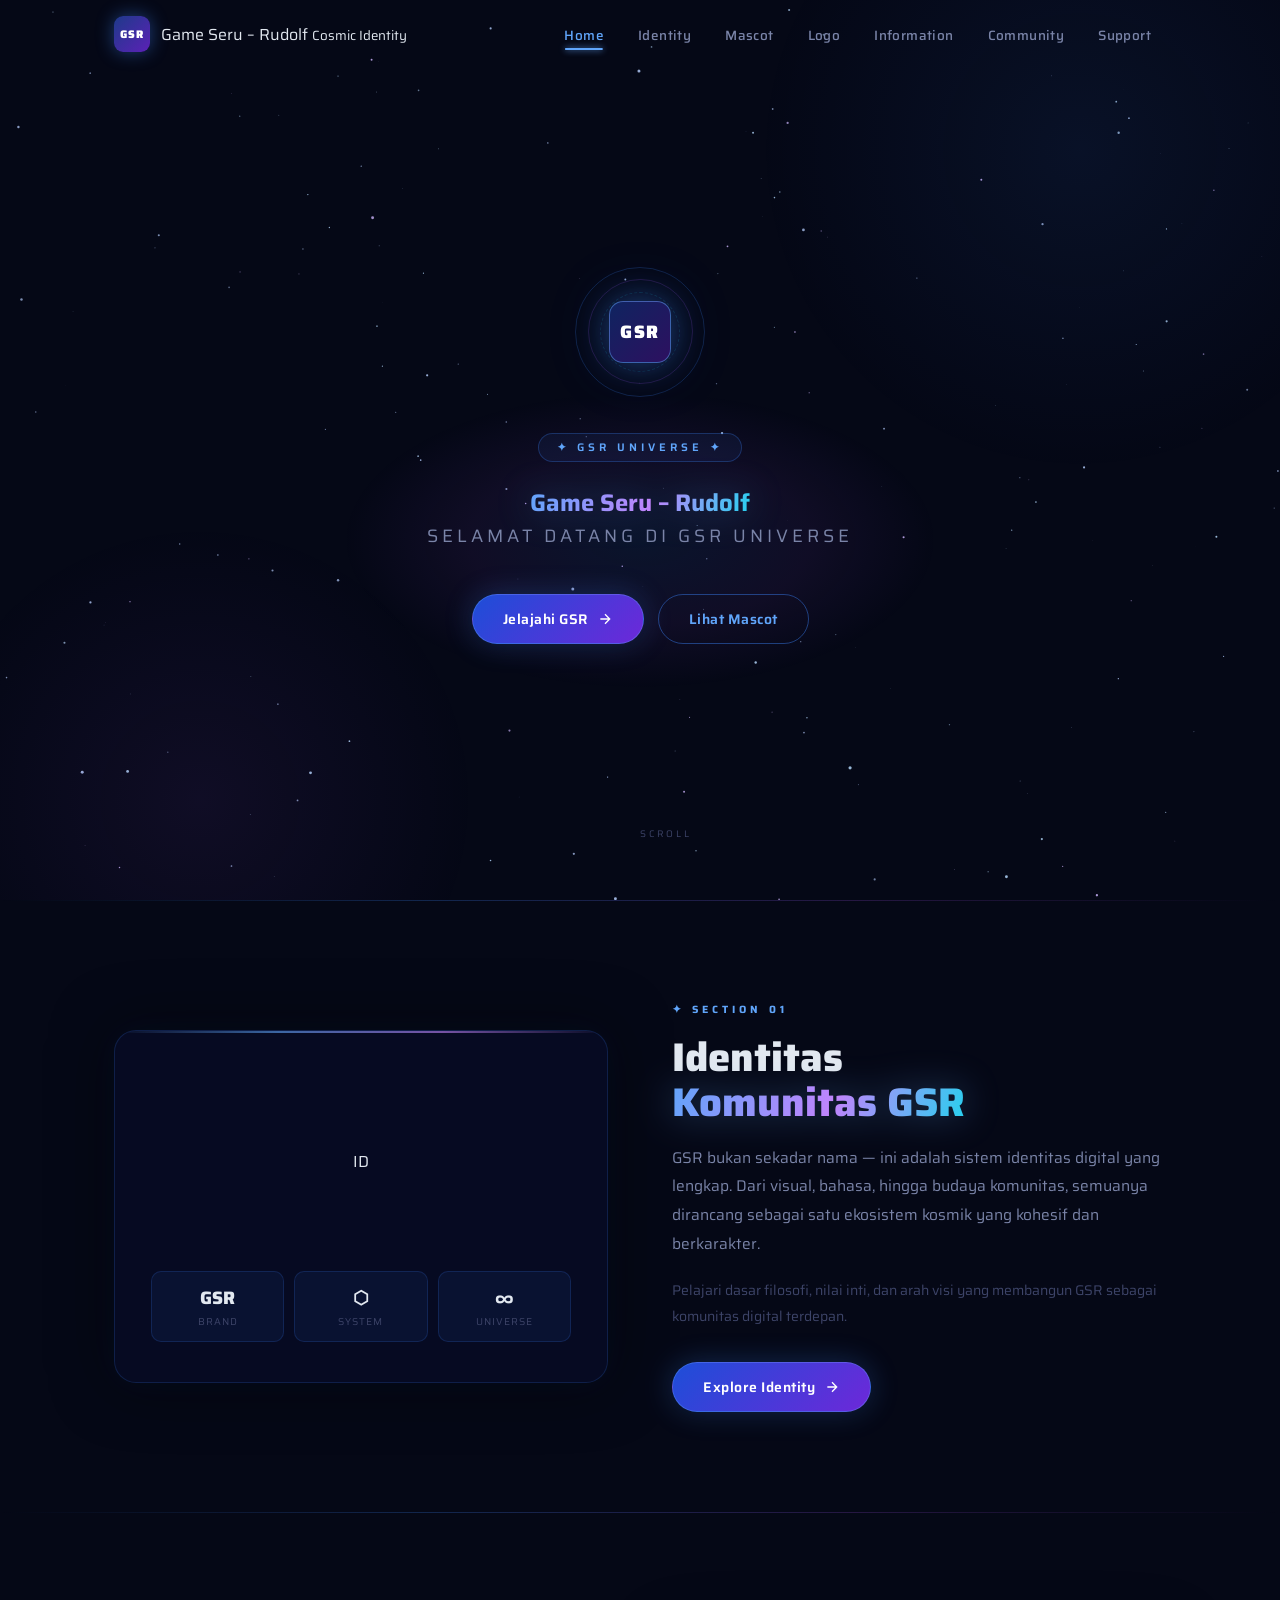
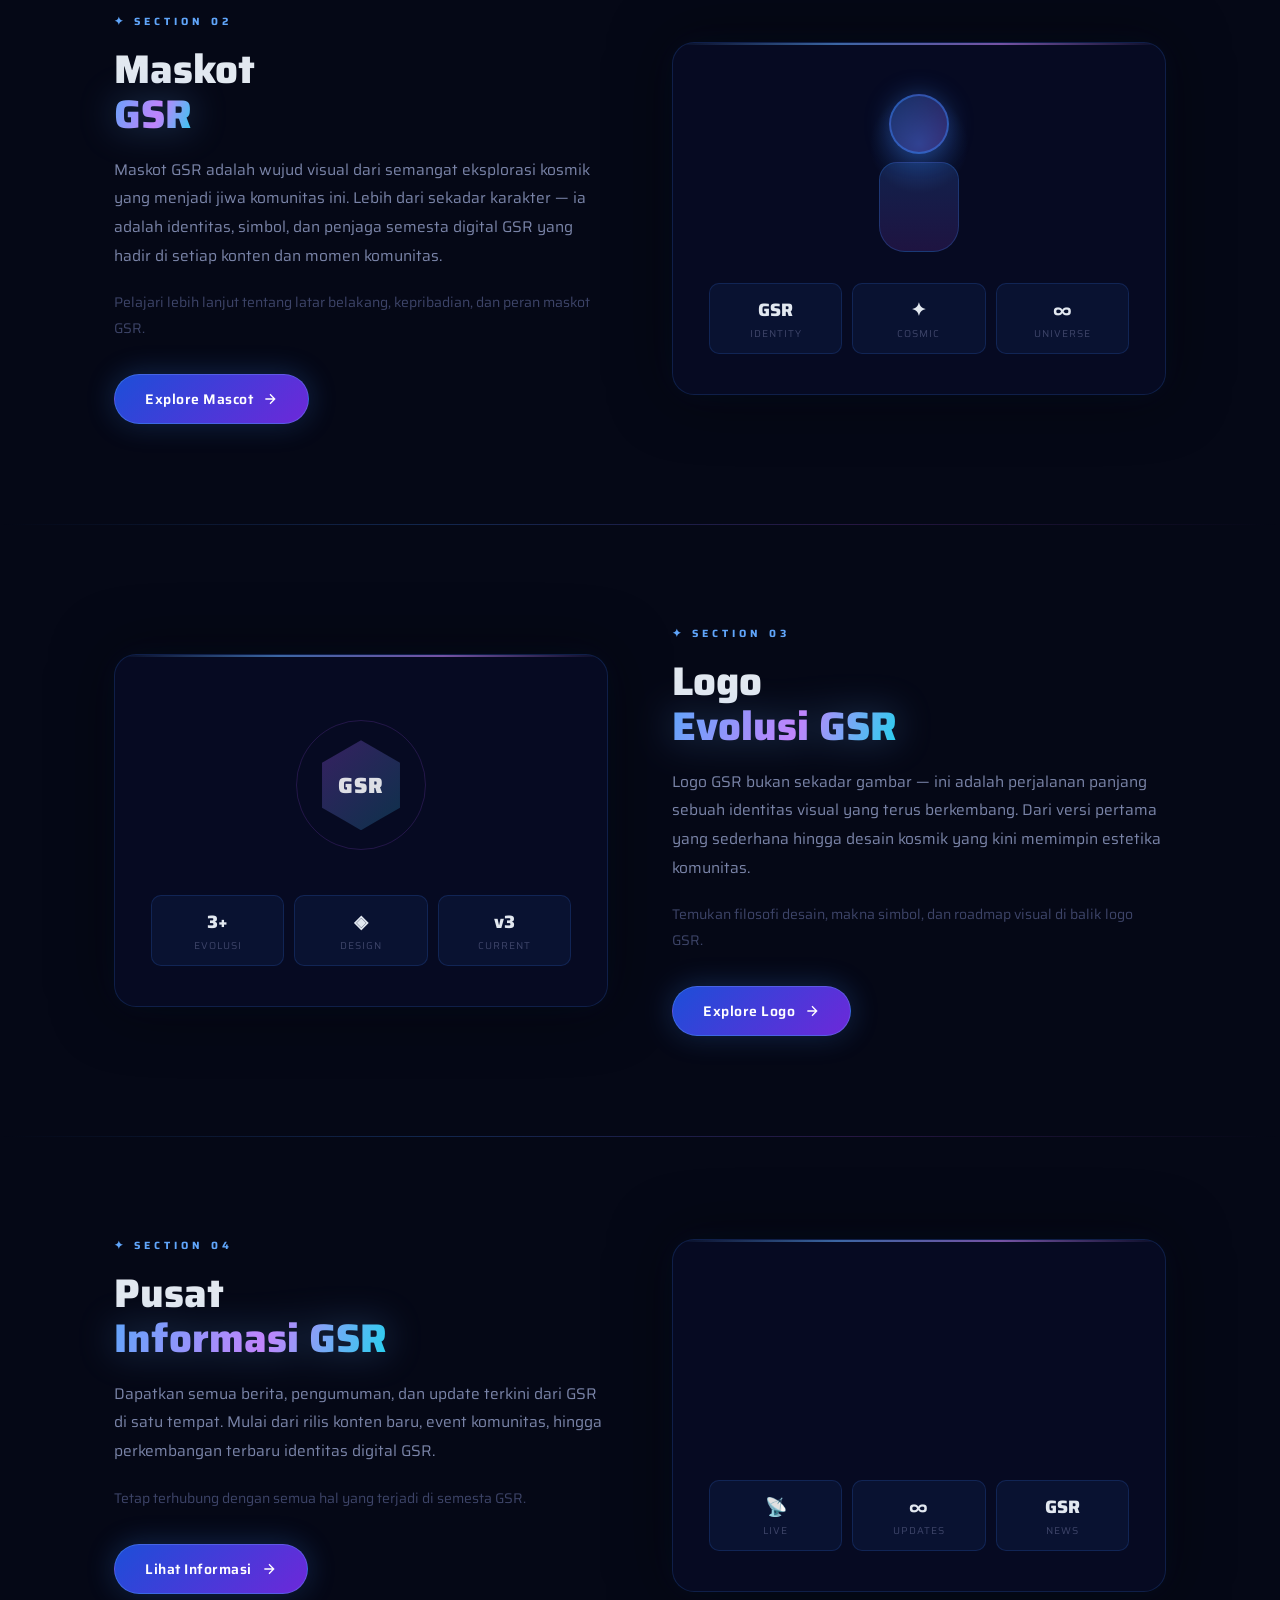
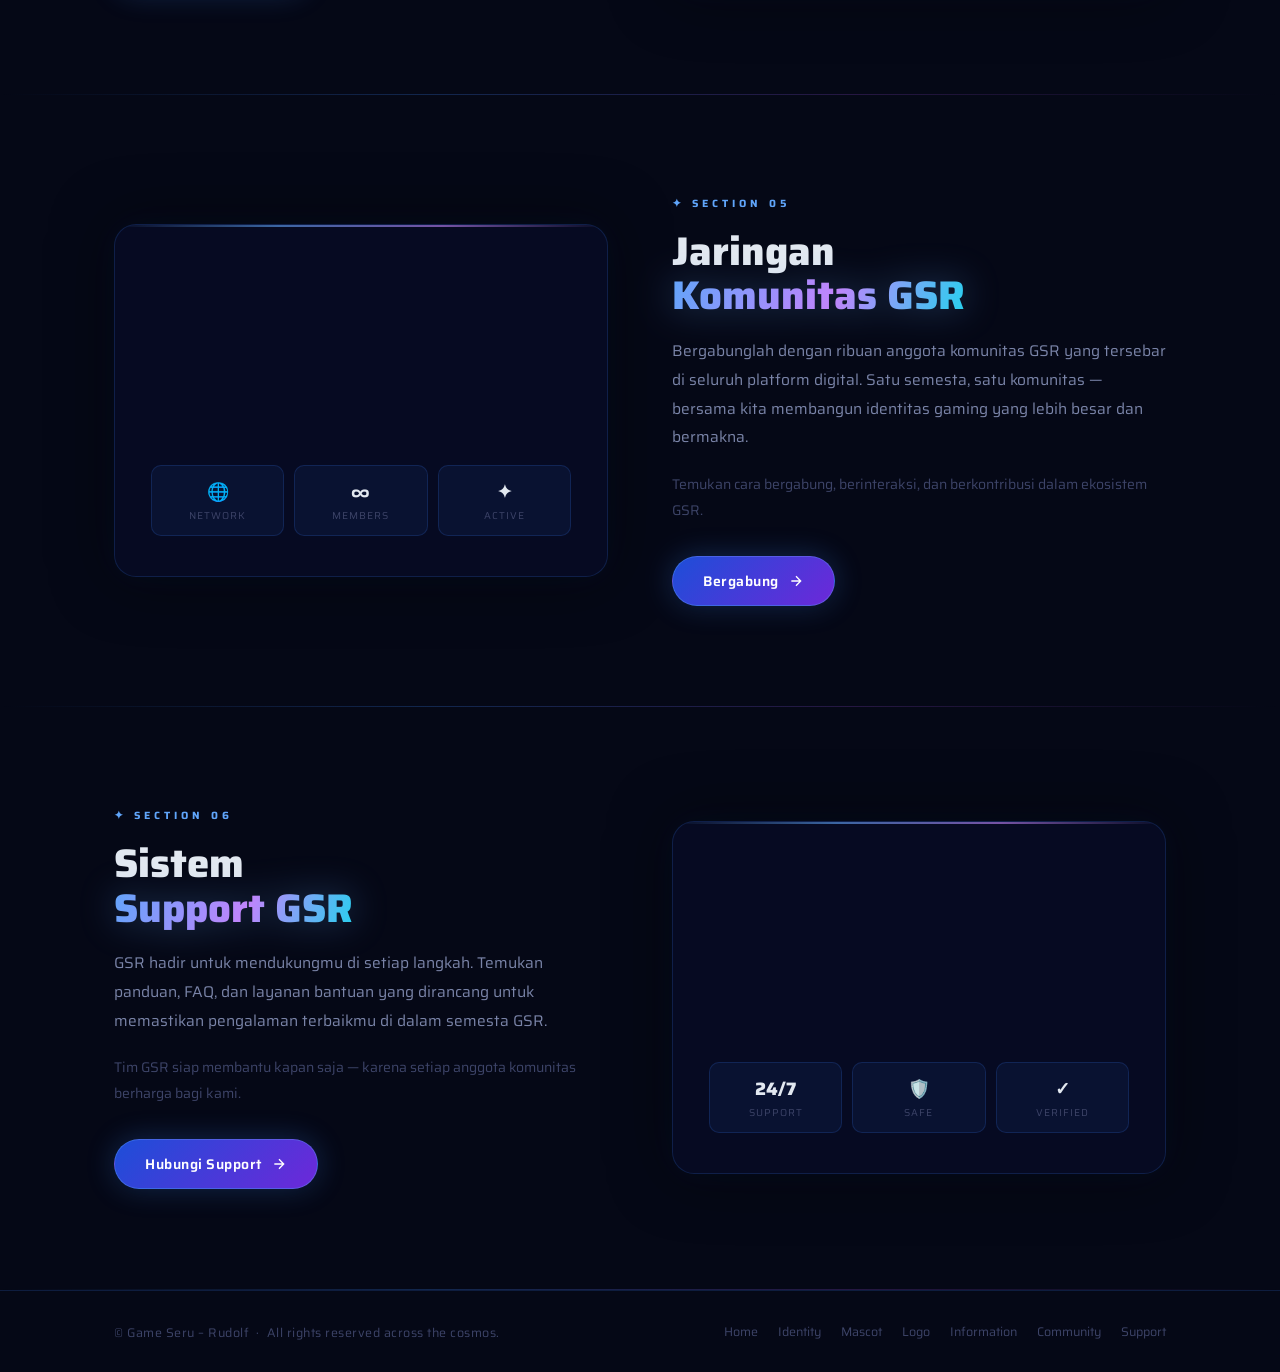
==== commit 7988cdc4: "Update index.html" ====
--- a/index.html
+++ b/index.html
@@ -19,20 +19,41 @@
     <nav class="navbar" id="navbar" role="navigation" aria-label="Main navigation">
       <div class="container nav-inner">
 
-        <!-- Logo -->
+        <!-- Logo (image-based) -->
         <a href="index.html" class="nav-logo" aria-label="GSR Home">
-          <div class="nav-logo-badge">GSR</div>
-          <div class="nav-logo-text">
+          <!-- Icon logo (gsr_logo.png) -->
+          <img
+            src="gsr_logo.png"
+            alt="GSR Icon"
+            class="nav-logo-img-icon"
+            onerror="this.style.display='none'; this.nextElementSibling.style.display='flex';"
+          />
+          <!-- Fallback badge jika gsr_logo.png tidak ada -->
+          <div class="nav-logo-badge" style="display:none;">GSR</div>
+
+          <!-- Wordmark logo (gaseru_logo.png) -->
+          <img
+            src="gaseru_logo.png"
+            alt="Game Seru – Rudolf"
+            class="nav-logo-img-text"
+            onerror="this.style.display='none'; this.nextElementSibling.style.display='block';"
+          />
+          <!-- Fallback text jika gaseru_logo.png tidak ada -->
+          <div class="nav-logo-text-fallback" style="display:none;">
             Game Seru – Rudolf
             <small>Cosmic Identity</small>
           </div>
         </a>
 
-        <!-- Desktop links -->
+        <!-- Desktop links — 7 menu lengkap -->
         <ul class="nav-links" id="navLinks" role="list">
-          <li><a href="#home"   class="active">Home</a></li>
+          <li><a href="#home"        class="active">Home</a></li>
+          <li><a href="#identity">Identity</a></li>
           <li><a href="#mascot">Mascot</a></li>
           <li><a href="#logo">Logo</a></li>
+          <li><a href="#information">Information</a></li>
+          <li><a href="#community">Community</a></li>
+          <li><a href="#support">Support</a></li>
         </ul>
 
         <!-- Mobile toggle -->
@@ -55,49 +76,131 @@
           <div class="hero-emblem-ring ring-a"></div>
           <div class="hero-emblem-ring ring-b"></div>
           <div class="hero-emblem-ring ring-c"></div>
-          <div class="hero-emblem-core">GSR</div>
-        </div>
-
-        <span class="hero-kicker">✦ Cosmic Digital Identity ✦</span>
-
-        <h1 class="hero-title">
-          <span class="gradient-text">Game Seru</span><br />
-          <span style="color: var(--text);">– Rudolf</span>
+          <!-- Icon logo di tengah emblem -->
+          <div class="hero-emblem-core">
+            <img
+              src="gsr_logo.png"
+              alt="GSR"
+              class="hero-emblem-img"
+              onerror="this.style.display='none'; this.nextElementSibling.style.display='inline';"
+            />
+            <span class="hero-emblem-fallback" style="display:none;">GSR</span>
+          </div>
+        </div>
+
+        <span class="hero-kicker">✦ GSR Universe ✦</span>
+
+        <!-- Wordmark logo sebagai H1 (gambar) -->
+        <h1 class="hero-title-img" aria-label="Game Seru – Rudolf">
+          <img
+            src="gaseru_logo.png"
+            alt="Game Seru – Rudolf"
+            class="hero-logo-img"
+            onerror="this.style.display='none'; this.nextElementSibling.style.display='block';"
+          />
+          <!-- Fallback teks jika gambar tidak ada -->
+          <span class="hero-title-fallback gradient-text" style="display:none;">Game Seru – Rudolf</span>
         </h1>
 
-        <p class="hero-sub">A Cosmic Digital Identity</p>
+        <!-- Subtitle baru dengan efek futuristik -->
+        <p class="hero-sub hero-sub-neon">Selamat Datang di GSR Universe</p>
 
         <div class="hero-cta">
-          <a href="#mascot" class="btn btn-primary">
-            <span>Jelajahi Mascot</span>
-            <svg class="btn-arrow" viewBox="0 0 24 24" fill="none" stroke="currentColor" stroke-width="2" aria-hidden="true">
-              <path d="M5 12h14M12 5l7 7-7 7"/>
-            </svg>
-          </a>
-          <a href="#logo" class="btn btn-ghost">Lihat Logo</a>
-        </div>
-
-      </div>
-
-      <!-- Scroll indicator -->
+          <a href="#identity" class="btn btn-primary">
+            <span>Jelajahi GSR</span>
+            <svg class="btn-arrow" viewBox="0 0 24 24" fill="none" stroke="currentColor" stroke-width="2" aria-hidden="true">
+              <path d="M5 12h14M12 5l7 7-7 7"/>
+            </svg>
+          </a>
+          <a href="#mascot" class="btn btn-ghost">Lihat Mascot</a>
+        </div>
+
+      </div>
+
+      <!-- Scroll indicator (enhanced) -->
       <div class="scroll-indicator" aria-hidden="true">
-        <span>Scroll</span>
-        <div class="scroll-dot"></div>
-      </div>
-
-    </section>
-
-    <!-- divider -->
-    <div class="divider"></div>
-
-    <!-- ════════════════════ MASCOT PREVIEW ════════════════════ -->
-    <section id="mascot" class="preview-section" aria-label="Mascot preview">
-      <div class="container">
-
-        <!-- Visual card -->
+        <span class="scroll-label">Scroll</span>
+        <div class="scroll-arrow-wrap">
+          <svg class="scroll-arrow" viewBox="0 0 24 24" fill="none" xmlns="http://www.w3.org/2000/svg">
+            <path d="M12 5v14M5 12l7 7 7-7" stroke="currentColor" stroke-width="1.5" stroke-linecap="round" stroke-linejoin="round"/>
+          </svg>
+        </div>
+      </div>
+
+    </section>
+
+    <!-- divider -->
+    <div class="divider"></div>
+
+    <!-- ════════════════════ IDENTITY PREVIEW ════════════════════ -->
+    <section id="identity" class="preview-section" aria-label="Identity preview">
+      <div class="container">
+
         <div class="preview-visual" data-reveal>
           <div class="preview-card-frame">
-
+            <div class="preview-gfx">
+              <!-- Identity: abstract DNA / pulse graphic -->
+              <div class="gfx-identity">
+                <div class="gfx-id-ring r1"></div>
+                <div class="gfx-id-ring r2"></div>
+                <div class="gfx-id-core">
+                  <span>ID</span>
+                </div>
+                <div class="gfx-id-dot d1"></div>
+                <div class="gfx-id-dot d2"></div>
+                <div class="gfx-id-dot d3"></div>
+              </div>
+            </div>
+            <div class="preview-stats">
+              <div class="preview-stat">
+                <div class="preview-stat-val">GSR</div>
+                <div class="preview-stat-label">Brand</div>
+              </div>
+              <div class="preview-stat">
+                <div class="preview-stat-val">⬡</div>
+                <div class="preview-stat-label">System</div>
+              </div>
+              <div class="preview-stat">
+                <div class="preview-stat-val">∞</div>
+                <div class="preview-stat-label">Universe</div>
+              </div>
+            </div>
+          </div>
+        </div>
+
+        <div class="preview-text" data-reveal data-delay="2">
+          <span class="label">✦ Section 01</span>
+          <h2 class="title">
+            Identitas<br/>
+            <span class="gradient-text">Komunitas GSR</span>
+          </h2>
+          <p class="body-text">
+            GSR bukan sekadar nama — ini adalah sistem identitas digital yang lengkap. Dari visual, bahasa,
+            hingga budaya komunitas, semuanya dirancang sebagai satu ekosistem kosmik yang kohesif dan berkarakter.
+          </p>
+          <p class="body-text" style="font-size:14px; color: var(--text-dim); margin-top: -4px;">
+            Pelajari dasar filosofi, nilai inti, dan arah visi yang membangun GSR sebagai komunitas digital terdepan.
+          </p>
+          <a href="#mascot" class="btn btn-primary" style="align-self: flex-start; margin-top: 8px;">
+            <span>Explore Identity</span>
+            <svg class="btn-arrow" viewBox="0 0 24 24" fill="none" stroke="currentColor" stroke-width="2" aria-hidden="true">
+              <path d="M5 12h14M12 5l7 7-7 7"/>
+            </svg>
+          </a>
+        </div>
+
+      </div>
+    </section>
+
+    <!-- divider -->
+    <div class="divider"></div>
+
+    <!-- ════════════════════ MASCOT PREVIEW ════════════════════ -->
+    <section id="mascot" class="preview-section reverse" aria-label="Mascot preview">
+      <div class="container">
+
+        <div class="preview-visual" data-reveal>
+          <div class="preview-card-frame">
             <div class="preview-gfx">
               <div class="gfx-mascot">
                 <div class="gfx-mascot-glow"></div>
@@ -105,7 +208,6 @@
                 <div class="gfx-mascot-body"></div>
               </div>
             </div>
-
             <div class="preview-stats">
               <div class="preview-stat">
                 <div class="preview-stat-val">GSR</div>
@@ -120,13 +222,11 @@
                 <div class="preview-stat-label">Universe</div>
               </div>
             </div>
-
-          </div>
-        </div>
-
-        <!-- Text -->
+          </div>
+        </div>
+
         <div class="preview-text" data-reveal data-delay="2">
-          <span class="label">✦ Section 01</span>
+          <span class="label">✦ Section 02</span>
           <h2 class="title">
             Maskot<br/>
             <span class="gradient-text">GSR</span>
@@ -137,7 +237,7 @@
             yang hadir di setiap konten dan momen komunitas.
           </p>
           <p class="body-text" style="font-size:14px; color: var(--text-dim); margin-top: -4px;">
-            Pelajari lebih lanjut tentang latar belakang, kepribadian, dan peran maskot GSR dalam membangun identitas komunitas.
+            Pelajari lebih lanjut tentang latar belakang, kepribadian, dan peran maskot GSR.
           </p>
           <a href="mascot.html" class="btn btn-primary" style="align-self: flex-start; margin-top: 8px;">
             <span>Explore Mascot</span>
@@ -154,13 +254,11 @@
     <div class="divider"></div>
 
     <!-- ════════════════════ LOGO PREVIEW ════════════════════ -->
-    <section id="logo" class="preview-section reverse" aria-label="Logo preview">
-      <div class="container">
-
-        <!-- Visual card -->
+    <section id="logo" class="preview-section" aria-label="Logo preview">
+      <div class="container">
+
         <div class="preview-visual" data-reveal>
           <div class="preview-card-frame">
-
             <div class="preview-gfx">
               <div class="gfx-logo">
                 <div class="gfx-logo-hex">
@@ -169,7 +267,6 @@
                 </div>
               </div>
             </div>
-
             <div class="preview-stats">
               <div class="preview-stat">
                 <div class="preview-stat-val">3+</div>
@@ -184,21 +281,18 @@
                 <div class="preview-stat-label">Current</div>
               </div>
             </div>
-
-          </div>
-        </div>
-
-        <!-- Text -->
+          </div>
+        </div>
+
         <div class="preview-text" data-reveal data-delay="2">
-          <span class="label">✦ Section 02</span>
+          <span class="label">✦ Section 03</span>
           <h2 class="title">
             Logo<br/>
             <span class="gradient-text">Evolusi GSR</span>
           </h2>
           <p class="body-text">
             Logo GSR bukan sekadar gambar — ini adalah perjalanan panjang sebuah identitas visual yang terus
-            berkembang. Dari versi pertama yang sederhana hingga desain kosmik yang kini memimpin estetika komunitas,
-            setiap iterasi menceritakan satu babak baru dalam sejarah GSR.
+            berkembang. Dari versi pertama yang sederhana hingga desain kosmik yang kini memimpin estetika komunitas.
           </p>
           <p class="body-text" style="font-size:14px; color: var(--text-dim); margin-top: -4px;">
             Temukan filosofi desain, makna simbol, dan roadmap visual di balik logo GSR.
@@ -217,15 +311,208 @@
     <!-- divider -->
     <div class="divider"></div>
 
+    <!-- ════════════════════ INFORMATION PREVIEW ════════════════════ -->
+    <section id="information" class="preview-section reverse" aria-label="Information preview">
+      <div class="container">
+
+        <div class="preview-visual" data-reveal>
+          <div class="preview-card-frame">
+            <div class="preview-gfx">
+              <div class="gfx-info">
+                <div class="gfx-info-screen">
+                  <div class="gfx-info-line l1"></div>
+                  <div class="gfx-info-line l2"></div>
+                  <div class="gfx-info-line l3"></div>
+                  <div class="gfx-info-dot"></div>
+                </div>
+              </div>
+            </div>
+            <div class="preview-stats">
+              <div class="preview-stat">
+                <div class="preview-stat-val">📡</div>
+                <div class="preview-stat-label">Live</div>
+              </div>
+              <div class="preview-stat">
+                <div class="preview-stat-val">∞</div>
+                <div class="preview-stat-label">Updates</div>
+              </div>
+              <div class="preview-stat">
+                <div class="preview-stat-val">GSR</div>
+                <div class="preview-stat-label">News</div>
+              </div>
+            </div>
+          </div>
+        </div>
+
+        <div class="preview-text" data-reveal data-delay="2">
+          <span class="label">✦ Section 04</span>
+          <h2 class="title">
+            Pusat<br/>
+            <span class="gradient-text">Informasi GSR</span>
+          </h2>
+          <p class="body-text">
+            Dapatkan semua berita, pengumuman, dan update terkini dari GSR di satu tempat. Mulai dari
+            rilis konten baru, event komunitas, hingga perkembangan terbaru identitas digital GSR.
+          </p>
+          <p class="body-text" style="font-size:14px; color: var(--text-dim); margin-top: -4px;">
+            Tetap terhubung dengan semua hal yang terjadi di semesta GSR.
+          </p>
+          <a href="#" class="btn btn-primary" style="align-self: flex-start; margin-top: 8px;">
+            <span>Lihat Informasi</span>
+            <svg class="btn-arrow" viewBox="0 0 24 24" fill="none" stroke="currentColor" stroke-width="2" aria-hidden="true">
+              <path d="M5 12h14M12 5l7 7-7 7"/>
+            </svg>
+          </a>
+        </div>
+
+      </div>
+    </section>
+
+    <!-- divider -->
+    <div class="divider"></div>
+
+    <!-- ════════════════════ COMMUNITY PREVIEW ════════════════════ -->
+    <section id="community" class="preview-section" aria-label="Community preview">
+      <div class="container">
+
+        <div class="preview-visual" data-reveal>
+          <div class="preview-card-frame">
+            <div class="preview-gfx">
+              <div class="gfx-community">
+                <div class="gfx-comm-node n-center"></div>
+                <div class="gfx-comm-node n1"></div>
+                <div class="gfx-comm-node n2"></div>
+                <div class="gfx-comm-node n3"></div>
+                <div class="gfx-comm-node n4"></div>
+                <div class="gfx-comm-line cl1"></div>
+                <div class="gfx-comm-line cl2"></div>
+                <div class="gfx-comm-line cl3"></div>
+                <div class="gfx-comm-line cl4"></div>
+              </div>
+            </div>
+            <div class="preview-stats">
+              <div class="preview-stat">
+                <div class="preview-stat-val">🌐</div>
+                <div class="preview-stat-label">Network</div>
+              </div>
+              <div class="preview-stat">
+                <div class="preview-stat-val">∞</div>
+                <div class="preview-stat-label">Members</div>
+              </div>
+              <div class="preview-stat">
+                <div class="preview-stat-val">✦</div>
+                <div class="preview-stat-label">Active</div>
+              </div>
+            </div>
+          </div>
+        </div>
+
+        <div class="preview-text" data-reveal data-delay="2">
+          <span class="label">✦ Section 05</span>
+          <h2 class="title">
+            Jaringan<br/>
+            <span class="gradient-text">Komunitas GSR</span>
+          </h2>
+          <p class="body-text">
+            Bergabunglah dengan ribuan anggota komunitas GSR yang tersebar di seluruh platform digital.
+            Satu semesta, satu komunitas — bersama kita membangun identitas gaming yang lebih besar dan bermakna.
+          </p>
+          <p class="body-text" style="font-size:14px; color: var(--text-dim); margin-top: -4px;">
+            Temukan cara bergabung, berinteraksi, dan berkontribusi dalam ekosistem GSR.
+          </p>
+          <a href="#" class="btn btn-primary" style="align-self: flex-start; margin-top: 8px;">
+            <span>Bergabung</span>
+            <svg class="btn-arrow" viewBox="0 0 24 24" fill="none" stroke="currentColor" stroke-width="2" aria-hidden="true">
+              <path d="M5 12h14M12 5l7 7-7 7"/>
+            </svg>
+          </a>
+        </div>
+
+      </div>
+    </section>
+
+    <!-- divider -->
+    <div class="divider"></div>
+
+    <!-- ════════════════════ SUPPORT PREVIEW ════════════════════ -->
+    <section id="support" class="preview-section reverse" aria-label="Support preview">
+      <div class="container">
+
+        <div class="preview-visual" data-reveal>
+          <div class="preview-card-frame">
+            <div class="preview-gfx">
+              <div class="gfx-support">
+                <div class="gfx-sup-shield">
+                  <svg viewBox="0 0 60 70" fill="none" xmlns="http://www.w3.org/2000/svg" class="gfx-sup-svg">
+                    <path d="M30 4L6 14v18c0 14 10 26 24 30 14-4 24-16 24-30V14L30 4z" stroke="rgba(96,165,250,0.5)" stroke-width="2" fill="rgba(59,130,246,0.08)"/>
+                    <path d="M30 4L6 14v18c0 14 10 26 24 30 14-4 24-16 24-30V14L30 4z" stroke="rgba(168,85,247,0.3)" stroke-width="1" stroke-dasharray="4 4"/>
+                    <circle cx="30" cy="33" r="8" fill="rgba(96,165,250,0.2)" stroke="rgba(96,165,250,0.6)" stroke-width="1.5"/>
+                    <path d="M27 33l2 2 4-4" stroke="rgba(96,165,250,0.9)" stroke-width="2" stroke-linecap="round" stroke-linejoin="round"/>
+                  </svg>
+                  <div class="gfx-sup-pulse"></div>
+                </div>
+              </div>
+            </div>
+            <div class="preview-stats">
+              <div class="preview-stat">
+                <div class="preview-stat-val">24/7</div>
+                <div class="preview-stat-label">Support</div>
+              </div>
+              <div class="preview-stat">
+                <div class="preview-stat-val">🛡️</div>
+                <div class="preview-stat-label">Safe</div>
+              </div>
+              <div class="preview-stat">
+                <div class="preview-stat-val">✓</div>
+                <div class="preview-stat-label">Verified</div>
+              </div>
+            </div>
+          </div>
+        </div>
+
+        <div class="preview-text" data-reveal data-delay="2">
+          <span class="label">✦ Section 06</span>
+          <h2 class="title">
+            Sistem<br/>
+            <span class="gradient-text">Support GSR</span>
+          </h2>
+          <p class="body-text">
+            GSR hadir untuk mendukungmu di setiap langkah. Temukan panduan, FAQ, dan layanan bantuan yang
+            dirancang untuk memastikan pengalaman terbaikmu di dalam semesta GSR.
+          </p>
+          <p class="body-text" style="font-size:14px; color: var(--text-dim); margin-top: -4px;">
+            Tim GSR siap membantu kapan saja — karena setiap anggota komunitas berharga bagi kami.
+          </p>
+          <a href="#" class="btn btn-primary" style="align-self: flex-start; margin-top: 8px;">
+            <span>Hubungi Support</span>
+            <svg class="btn-arrow" viewBox="0 0 24 24" fill="none" stroke="currentColor" stroke-width="2" aria-hidden="true">
+              <path d="M5 12h14M12 5l7 7-7 7"/>
+            </svg>
+          </a>
+        </div>
+
+      </div>
+    </section>
+
+    <!-- divider -->
+    <div class="divider"></div>
+
     <!-- ════════════════════ FOOTER ════════════════════ -->
     <footer class="footer" role="contentinfo">
       <div class="container">
         <div class="footer-inner">
-          <span class="footer-copy">© Game Seru – Rudolf &nbsp;·&nbsp; All rights reserved across the cosmos.</span>
+          <div class="footer-brand">
+            <img src="gsr_logo.png" alt="GSR" class="footer-logo-img" onerror="this.style.display='none';" />
+            <span class="footer-copy">© Game Seru – Rudolf &nbsp;·&nbsp; All rights reserved across the cosmos.</span>
+          </div>
           <nav class="footer-links" aria-label="Footer navigation">
             <a href="#home">Home</a>
-            <a href="mascot.html">Mascot</a>
-            <a href="logo.html">Logo</a>
+            <a href="#identity">Identity</a>
+            <a href="#mascot">Mascot</a>
+            <a href="#logo">Logo</a>
+            <a href="#information">Information</a>
+            <a href="#community">Community</a>
+            <a href="#support">Support</a>
           </nav>
         </div>
       </div>
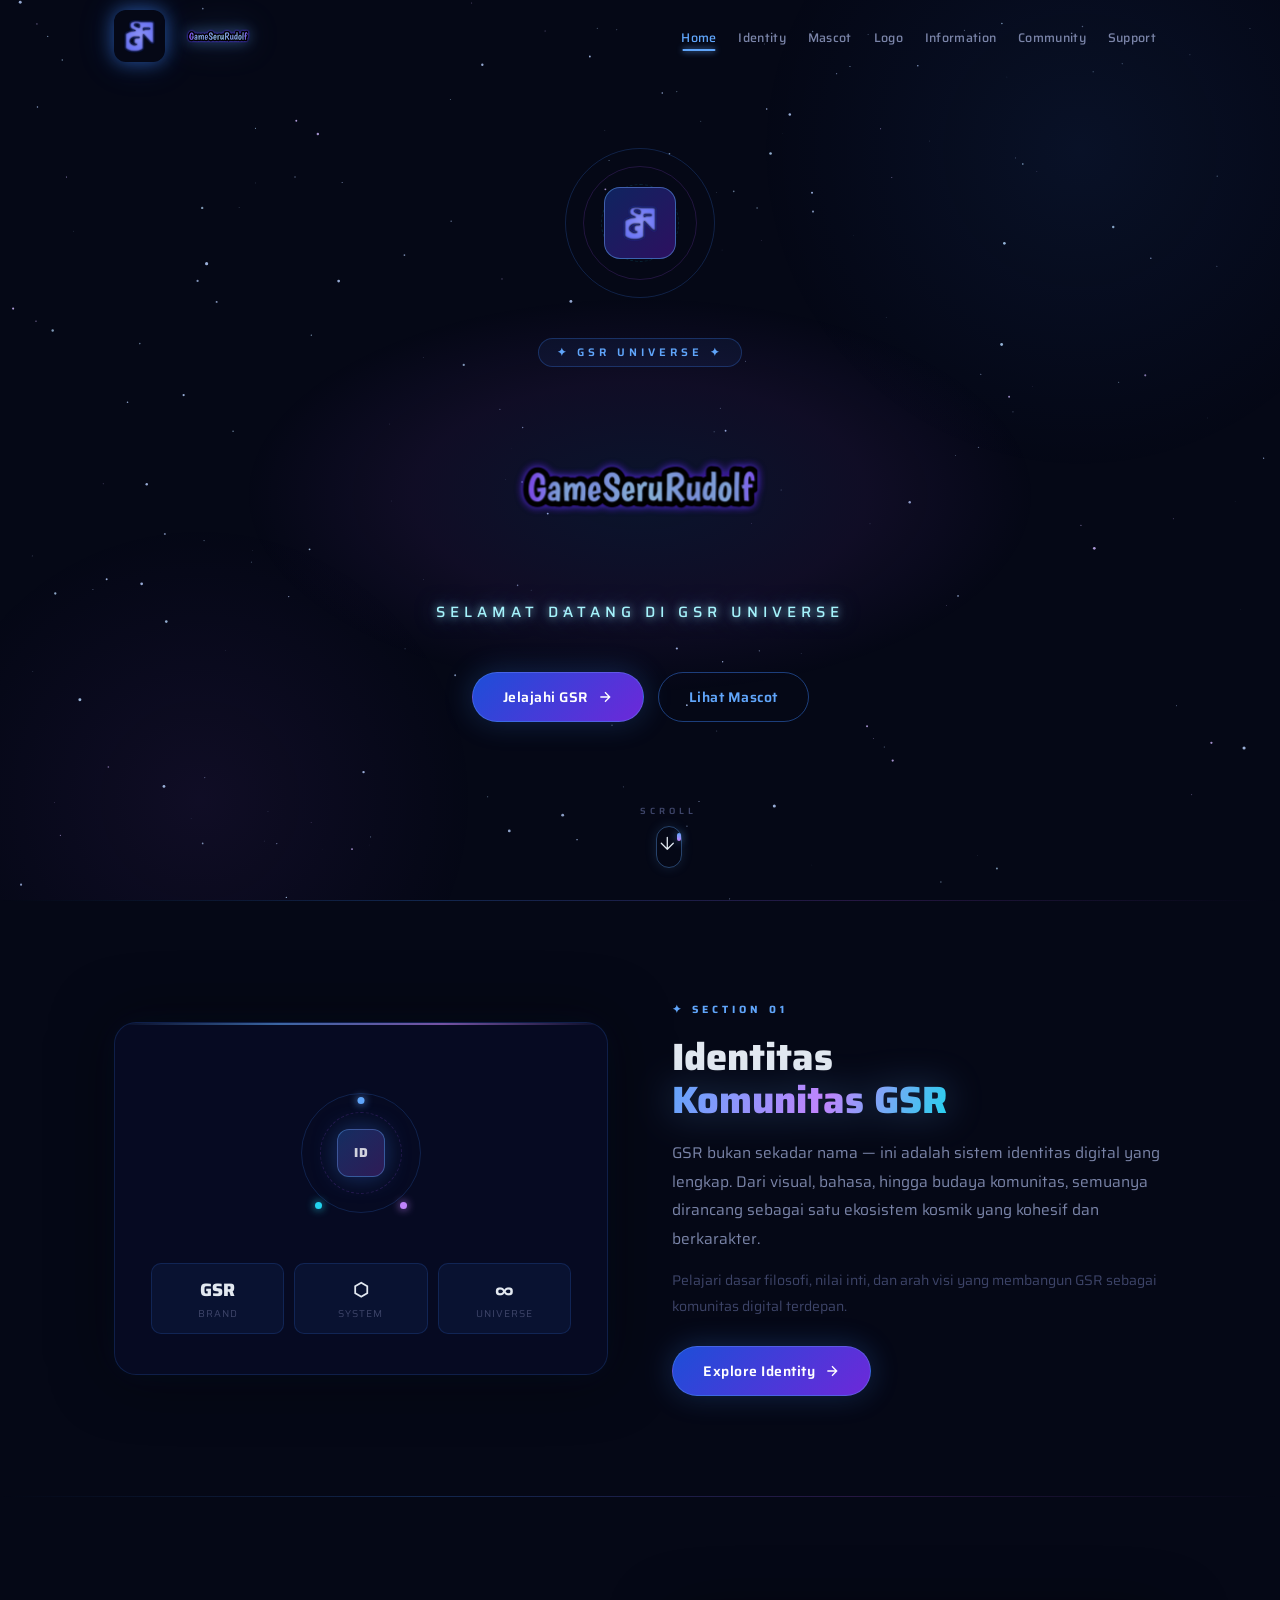
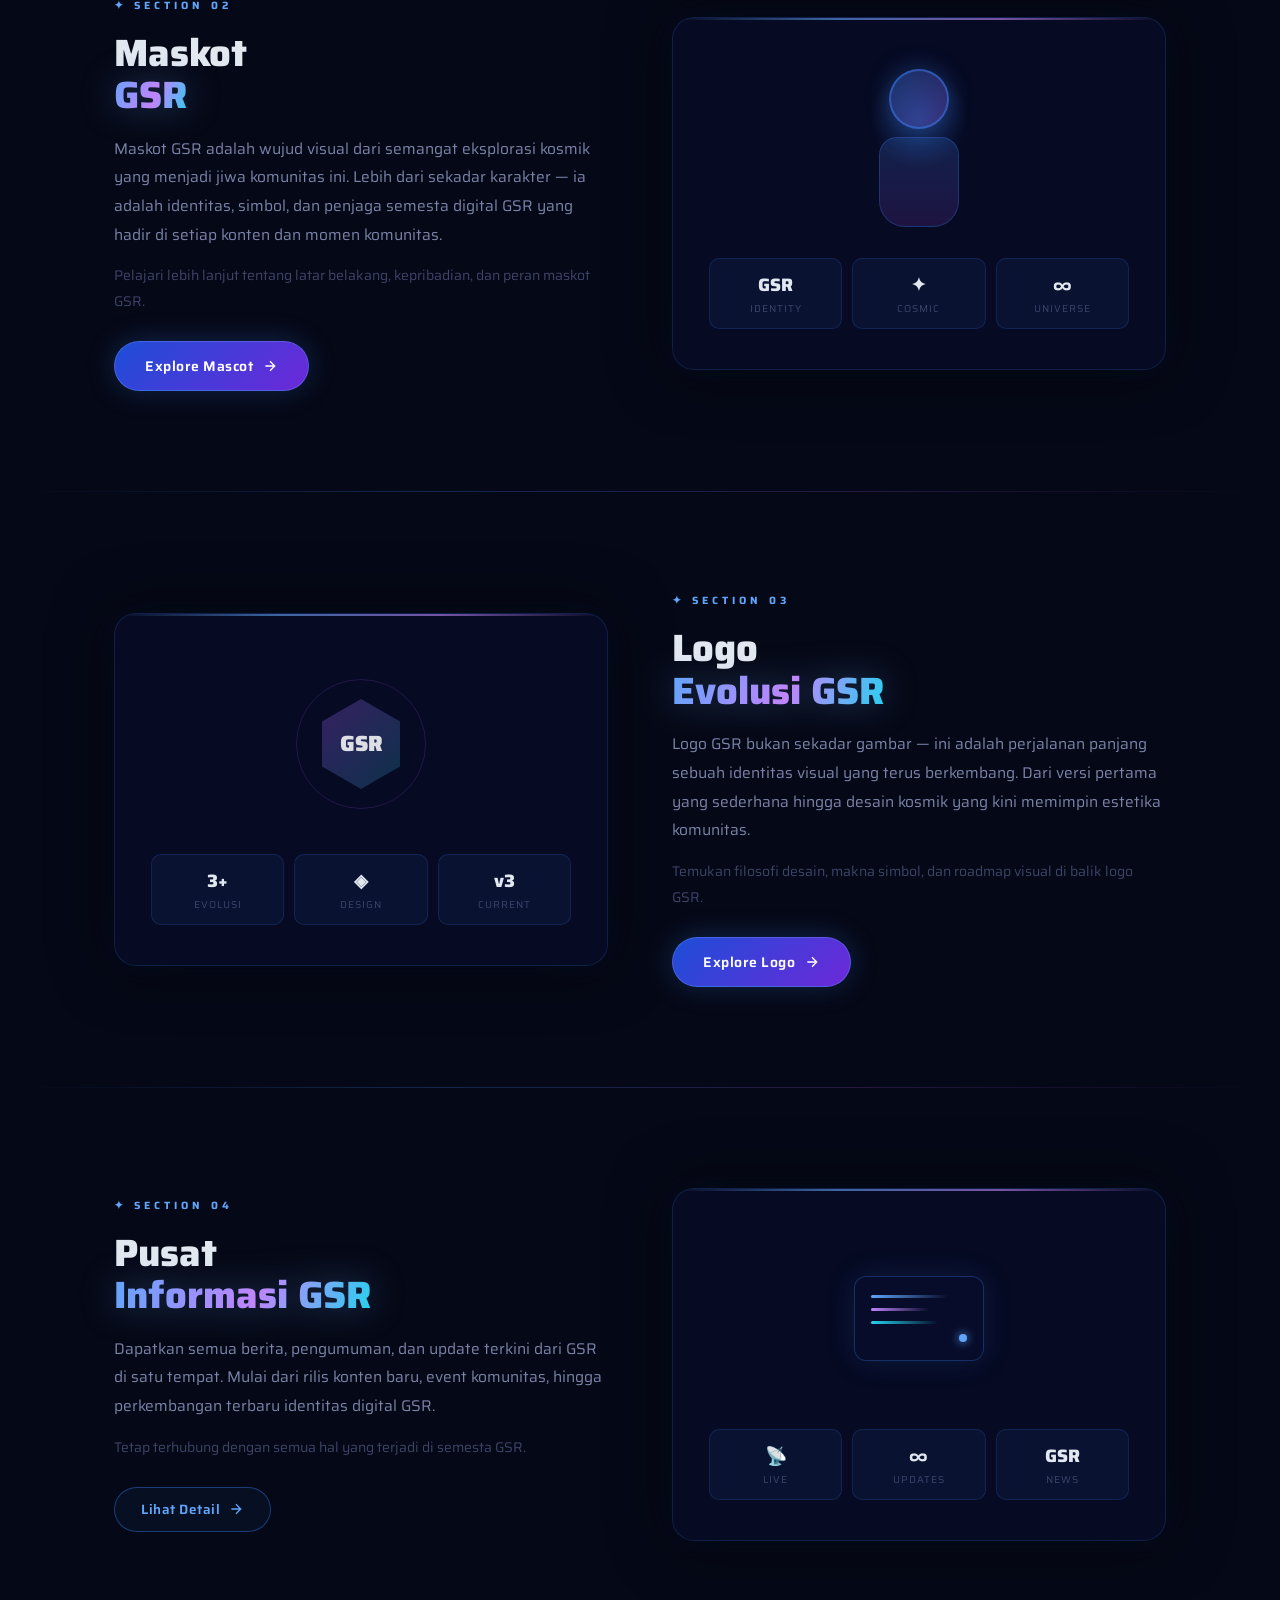
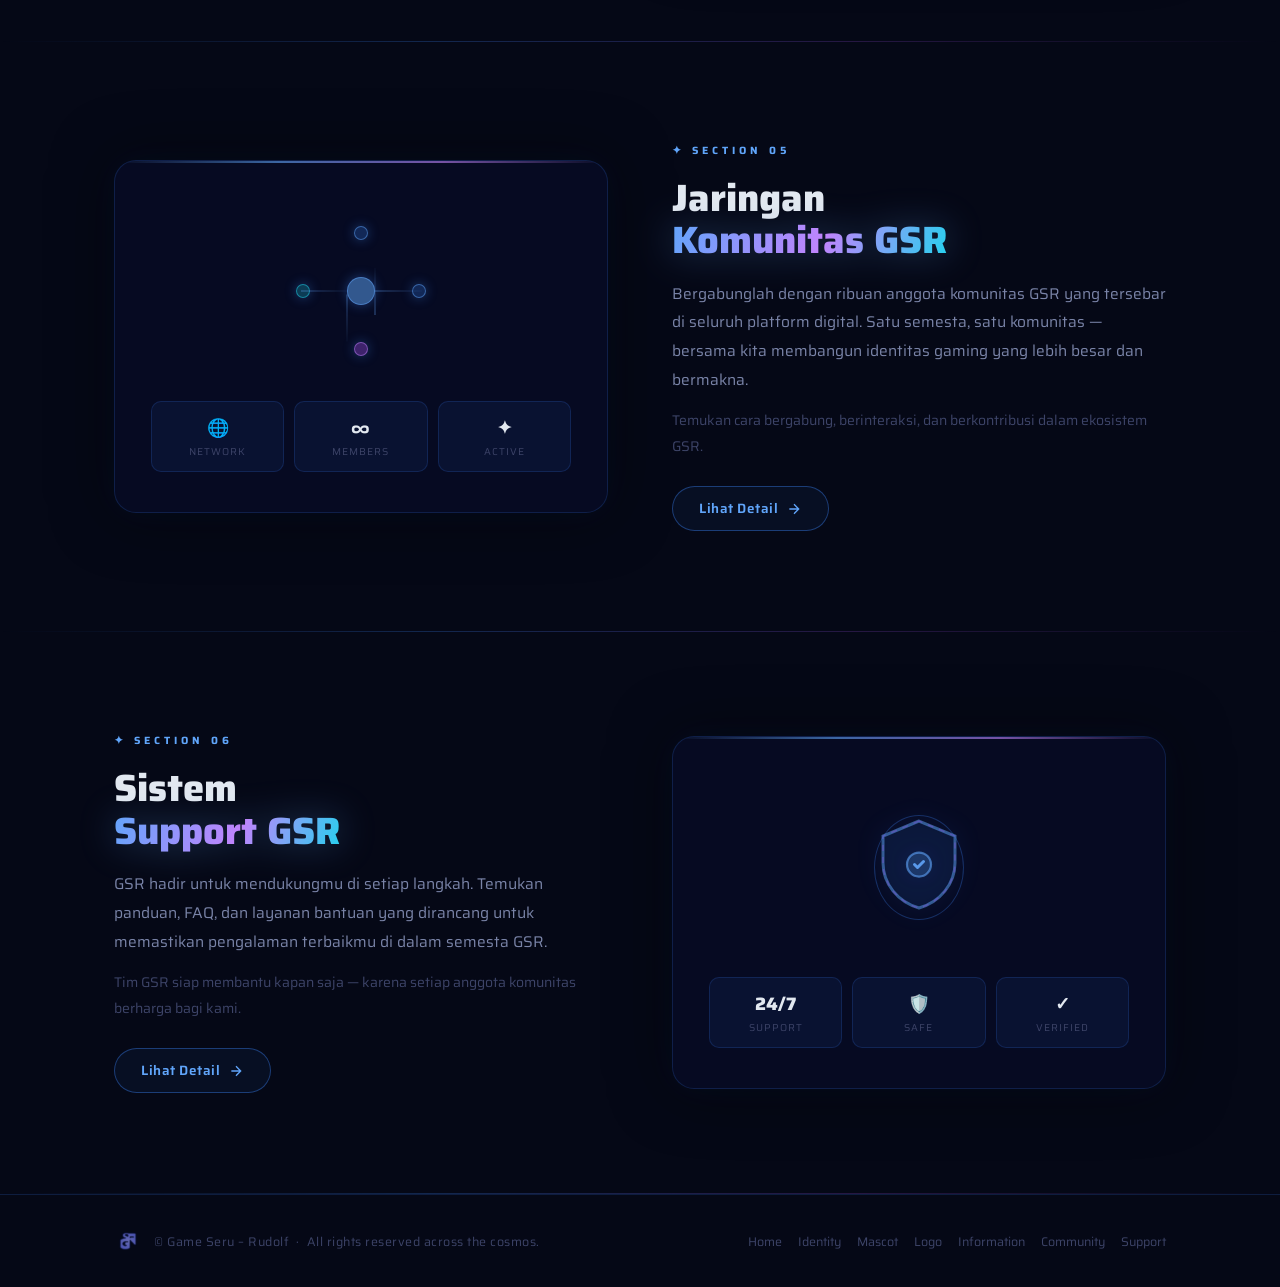
==== commit c4ed6a11: "Update index.html" ====
--- a/index.html
+++ b/index.html
@@ -96,7 +96,7 @@
             src="gaseru_logo.png"
             alt="Game Seru – Rudolf"
             class="hero-logo-img"
-            onerror="this.style.display='none'; this.nextElementSibling.style.display='block';"
+            onerror="this.style.display='none'; this.nextElementSibling.style.display='block';" loading="eager"
           />
           <!-- Fallback teks jika gambar tidak ada -->
           <span class="hero-title-fallback gradient-text" style="display:none;">Game Seru – Rudolf</span>
@@ -357,8 +357,8 @@
           <p class="body-text" style="font-size:14px; color: var(--text-dim); margin-top: -4px;">
             Tetap terhubung dengan semua hal yang terjadi di semesta GSR.
           </p>
-          <a href="#" class="btn btn-primary" style="align-self: flex-start; margin-top: 8px;">
-            <span>Lihat Informasi</span>
+          <a href="information/" class="btn btn-detail" style="align-self: flex-start; margin-top: 8px;">
+            <span>Lihat Detail</span>
             <svg class="btn-arrow" viewBox="0 0 24 24" fill="none" stroke="currentColor" stroke-width="2" aria-hidden="true">
               <path d="M5 12h14M12 5l7 7-7 7"/>
             </svg>
@@ -420,8 +420,8 @@
           <p class="body-text" style="font-size:14px; color: var(--text-dim); margin-top: -4px;">
             Temukan cara bergabung, berinteraksi, dan berkontribusi dalam ekosistem GSR.
           </p>
-          <a href="#" class="btn btn-primary" style="align-self: flex-start; margin-top: 8px;">
-            <span>Bergabung</span>
+          <a href="community/" class="btn btn-detail" style="align-self: flex-start; margin-top: 8px;">
+            <span>Lihat Detail</span>
             <svg class="btn-arrow" viewBox="0 0 24 24" fill="none" stroke="currentColor" stroke-width="2" aria-hidden="true">
               <path d="M5 12h14M12 5l7 7-7 7"/>
             </svg>
@@ -483,8 +483,8 @@
           <p class="body-text" style="font-size:14px; color: var(--text-dim); margin-top: -4px;">
             Tim GSR siap membantu kapan saja — karena setiap anggota komunitas berharga bagi kami.
           </p>
-          <a href="#" class="btn btn-primary" style="align-self: flex-start; margin-top: 8px;">
-            <span>Hubungi Support</span>
+          <a href="support/" class="btn btn-detail" style="align-self: flex-start; margin-top: 8px;">
+            <span>Lihat Detail</span>
             <svg class="btn-arrow" viewBox="0 0 24 24" fill="none" stroke="currentColor" stroke-width="2" aria-hidden="true">
               <path d="M5 12h14M12 5l7 7-7 7"/>
             </svg>
--- a/style.css
+++ b/style.css
@@ -1,27 +1,28 @@
 /* ════════════════════════════════════════════════════════════════
-   GSR — Game Seru Rudolf | style.css
-   Shared stylesheet for all pages
-   Theme: Deep Space / Cosmic Neon
-   Font: Saira (Google Fonts)
+   GSR — Game Seru Rudolf  |  style.css  (v3)
+   Shared stylesheet · all pages
+   Theme  : Deep Space / Cosmic Neon
+   Font   : Saira (Google Fonts)
 ════════════════════════════════════════════════════════════════ */
 
-/* ── GOOGLE FONT IMPORT ── */
+/* ── FONT ── */
 @import url('https://fonts.googleapis.com/css2?family=Saira:wght@300;400;500;600;700;800;900&display=swap');
 
-/* ── CSS VARIABLES ── */
+/* ══════════════════════════════════════════
+   VARIABLES
+══════════════════════════════════════════ */
 :root {
   --bg:            #050816;
   --bg-card:       rgba(8, 12, 40, 0.72);
   --bg-glass:      rgba(12, 18, 55, 0.55);
 
   --blue:          #3b82f6;
-  --blue-bright:   #60a5fa;
+  --blue-b:        #60a5fa;
   --blue-glow:     rgba(59, 130, 246, 0.30);
   --purple:        #a855f7;
-  --purple-bright: #c084fc;
+  --purple-b:      #c084fc;
   --purple-glow:   rgba(168, 85, 247, 0.28);
   --cyan:          #22d3ee;
-  --cyan-glow:     rgba(34, 211, 238, 0.22);
 
   --text:          #e2e8f0;
   --text-muted:    #7a84a8;
@@ -30,16 +31,19 @@
   --border:        rgba(59, 130, 246, 0.18);
   --border-glow:   rgba(59, 130, 246, 0.50);
 
-  --nav-h:         68px;
+  /* ── Navbar height — slightly taller for bigger logo ── */
+  --nav-h:         72px;
+
   --ease:          cubic-bezier(0.22, 1, 0.36, 1);
-
-  --font: 'Saira', sans-serif;
-}
-
-/* ── RESET ── */
+  --font:          'Saira', sans-serif;
+}
+
+/* ══════════════════════════════════════════
+   RESET
+══════════════════════════════════════════ */
 *, *::before, *::after { box-sizing: border-box; margin: 0; padding: 0; }
-html { scroll-behavior: smooth; font-size: 16px; }
-body {
+html   { scroll-behavior: smooth; font-size: 16px; }
+body   {
   font-family: var(--font);
   background: var(--bg);
   color: var(--text);
@@ -47,10 +51,12 @@
   -webkit-font-smoothing: antialiased;
   min-height: 100vh;
 }
-a { color: inherit; text-decoration: none; }
+a   { color: inherit; text-decoration: none; }
 img { max-width: 100%; display: block; }
 
-/* ── CANVAS STARFIELD ── */
+/* ══════════════════════════════════════════
+   STARFIELD CANVAS
+══════════════════════════════════════════ */
 #starfield {
   position: fixed;
   inset: 0;
@@ -58,7 +64,9 @@
   pointer-events: none;
 }
 
-/* ── NEBULA ATMOSPHERE ── */
+/* ══════════════════════════════════════════
+   NEBULA BLOBS
+══════════════════════════════════════════ */
 .nebula-layer {
   position: fixed;
   inset: 0;
@@ -85,16 +93,14 @@
   animation: nebFloat 14s ease-in-out infinite alternate-reverse;
 }
 @keyframes nebFloat {
-  from { transform: translate(0, 0) scale(1); }
-  to   { transform: translate(30px, 30px) scale(1.08); }
-}
-
-/* ── LAYOUT HELPERS ── */
-.wrapper {
-  position: relative;
-  z-index: 1;
-  min-height: 100vh;
-}
+  from { transform: translate(0,0) scale(1); }
+  to   { transform: translate(30px,30px) scale(1.08); }
+}
+
+/* ══════════════════════════════════════════
+   LAYOUT
+══════════════════════════════════════════ */
+.wrapper   { position: relative; z-index: 1; min-height: 100vh; }
 .container {
   max-width: 1100px;
   margin: 0 auto;
@@ -102,30 +108,117 @@
   position: relative;
   z-index: 1;
 }
-.section {
-  padding: 110px 0;
-  position: relative;
-}
-
-/* ── TYPOGRAPHY ── */
+.section { padding: 110px 0; position: relative; }
+.divider {
+  width: 100%; height: 1px;
+  background: linear-gradient(90deg, transparent, rgba(59,130,246,.25),
+              rgba(168,85,247,.2), transparent);
+}
+
+/* ══════════════════════════════════════════
+   SHARED KEYFRAMES
+══════════════════════════════════════════ */
+@keyframes spinR     { to { transform: rotate(360deg); } }
+@keyframes fadeSlide { from { opacity: 0; transform: translateY(22px); }
+                       to   { opacity: 1; transform: translateY(0); } }
+@keyframes pageIn    { from { opacity: 0; transform: translateY(18px); }
+                       to   { opacity: 1; transform: translateY(0); } }
+@keyframes corePulse {
+  0%,100% { box-shadow: 0 0 35px rgba(59,130,246,.4),  0 0 70px  rgba(59,130,246,.15); }
+  50%     { box-shadow: 0 0 55px rgba(59,130,246,.65), 0 0 110px rgba(59,130,246,.28); }
+}
+@keyframes logoPulse {
+  0%,100% { box-shadow: 0 0 40px rgba(168,85,247,.35); }
+  50%     { box-shadow: 0 0 70px rgba(168,85,247,.65), 0 0 110px rgba(34,211,238,.22); }
+}
+@keyframes gfxFloat  { 0%,100% { transform: translateY(0); } 50% { transform: translateY(-8px); } }
+@keyframes glowPulse { 0%,100% { opacity: .6; transform: scale(1);   }
+                       50%     { opacity: 1;  transform: scale(1.15); } }
+
+/* ── Hero logo float + glow pulse (smooth, premium) ── */
+@keyframes heroLogoFloat {
+  0%,100% { transform: translateY(0); }
+  50%     { transform: translateY(-12px); }
+}
+@keyframes heroLogoGlow {
+  0%,100% {
+    filter:
+      drop-shadow(0 0 20px rgba(96,165,250,.55))
+      drop-shadow(0 0 45px rgba(168,85,247,.25));
+  }
+  50% {
+    filter:
+      drop-shadow(0 0 35px rgba(96,165,250,.90))
+      drop-shadow(0 0 80px rgba(168,85,247,.50))
+      drop-shadow(0 0 120px rgba(34,211,238,.20));
+  }
+}
+
+@keyframes neonFlicker {
+  0%,95%,100% { opacity: 1; }
+  96%         { opacity: .85; }
+  97%         { opacity: 1; }
+  98%         { opacity: .9; }
+}
+@keyframes scrollDrop {
+  0%   { opacity: 1;   transform: translateY(0px); }
+  60%  { opacity: .1;  transform: translateY(14px); }
+  61%  { opacity: 0;   transform: translateY(0px); }
+  100% { opacity: 1;   transform: translateY(0px); }
+}
+@keyframes dotPulse2  { 0%,100% { opacity: 1; transform: scale(1);   }
+                        50%     { opacity: .4; transform: scale(.6); } }
+@keyframes lineGrow   {
+  0%   { opacity: .3; transform: scaleX(.6); transform-origin: left; }
+  50%  { opacity: 1;  transform: scaleX(1);  transform-origin: left; }
+  100% { opacity: .3; transform: scaleX(.6); transform-origin: left; }
+}
+@keyframes nodePulse  { 0%,100% { opacity:.6; transform:translateX(-50%) scale(1);   }
+                        50%     { opacity:1;   transform:translateX(-50%) scale(1.3); } }
+@keyframes pulsePing  { 0%   { opacity:.8; transform:scale(.8);  }
+                        100% { opacity:0;   transform:scale(1.6); } }
+
+/* ══════════════════════════════════════════
+   PAGE LOAD FADE
+══════════════════════════════════════════ */
+.page-load { animation: pageIn .7s var(--ease) forwards; }
+
+/* ══════════════════════════════════════════
+   SCROLL REVEAL
+══════════════════════════════════════════ */
+[data-reveal] {
+  opacity: 0;
+  transform: translateY(38px);
+  transition: opacity .85s var(--ease), transform .85s var(--ease);
+}
+[data-reveal].revealed { opacity: 1; transform: translateY(0); }
+[data-reveal][data-delay="1"] { transition-delay: .10s; }
+[data-reveal][data-delay="2"] { transition-delay: .20s; }
+[data-reveal][data-delay="3"] { transition-delay: .30s; }
+[data-reveal][data-delay="4"] { transition-delay: .40s; }
+[data-reveal][data-delay="5"] { transition-delay: .50s; }
+
+/* ══════════════════════════════════════════
+   TYPOGRAPHY HELPERS
+══════════════════════════════════════════ */
 .label {
   display: inline-block;
   font-size: 10.5px;
   font-weight: 700;
   letter-spacing: 4px;
   text-transform: uppercase;
-  color: var(--blue-bright);
+  color: var(--blue-b);
   margin-bottom: 16px;
 }
 .title {
-  font-size: clamp(30px, 5vw, 52px);
+  font-size: clamp(28px, 4vw, 50px);
   font-weight: 800;
   line-height: 1.12;
   color: var(--text);
   margin-bottom: 20px;
 }
 .gradient-text {
-  background: linear-gradient(110deg, var(--blue-bright) 0%, var(--purple-bright) 55%, var(--cyan) 100%);
+  background: linear-gradient(110deg, var(--blue-b) 0%, var(--purple-b) 55%, var(--cyan) 100%);
   -webkit-background-clip: text;
   -webkit-text-fill-color: transparent;
   background-clip: text;
@@ -136,14 +229,6 @@
   line-height: 1.85;
   color: var(--text-muted);
   max-width: 560px;
-}
-
-/* ── DIVIDER ── */
-.divider {
-  width: 100%;
-  height: 1px;
-  background: linear-gradient(90deg, transparent, rgba(59,130,246,.25), rgba(168,85,247,.2), transparent);
-  margin: 0;
 }
 
 /* ══════════════════════════════════════════
@@ -157,10 +242,10 @@
   transition: background .4s, box-shadow .4s;
 }
 .navbar.scrolled {
-  background: rgba(5, 8, 22, 0.88);
+  background: rgba(5, 8, 22, 0.92);
   backdrop-filter: blur(22px);
   -webkit-backdrop-filter: blur(22px);
-  box-shadow: 0 1px 0 rgba(59,130,246,.12), 0 4px 30px rgba(0,0,0,.4);
+  box-shadow: 0 1px 0 rgba(59,130,246,.12), 0 4px 30px rgba(0,0,0,.45);
 }
 
 .nav-inner {
@@ -168,74 +253,127 @@
   display: flex;
   align-items: center;
   justify-content: space-between;
-}
-
-/* Logo */
+  gap: 16px;
+}
+
+/* ── NAVBAR LOGO (image-based, larger) ── */
 .nav-logo {
   display: flex;
   align-items: center;
-  gap: 11px;
-}
+  gap: 12px;        /* breathing room between icon + wordmark */
+  flex-shrink: 0;
+  text-decoration: none;
+}
+
+/*
+ * Icon — gsr_logo.png
+ * Fluid size: 40 px on narrow → 52 px on wide screen
+ */
+.nav-logo-img-icon {
+  width:  clamp(40px, 4vw, 52px);
+  height: clamp(40px, 4vw, 52px);
+  object-fit: contain;
+  border-radius: 12px;
+  flex-shrink: 0;
+  box-shadow:
+    0 0 18px rgba(59,130,246,.55),
+    0 0 36px rgba(59,130,246,.22);
+  transition: box-shadow .35s, transform .3s;
+}
+.nav-logo:hover .nav-logo-img-icon {
+  box-shadow:
+    0 0 30px rgba(59,130,246,.85),
+    0 0 60px rgba(59,130,246,.38);
+  transform: scale(1.06);
+}
+
+/* Badge fallback (when gsr_logo.png is missing) */
 .nav-logo-badge {
-  width: 36px; height: 36px;
-  border-radius: 9px;
+  width:  clamp(40px, 4vw, 52px);
+  height: clamp(40px, 4vw, 52px);
+  border-radius: 12px;
   background: linear-gradient(135deg, #1e3a8a 0%, #5b21b6 100%);
   display: flex; align-items: center; justify-content: center;
-  font-size: 11px; font-weight: 900; letter-spacing: 1px; color: #fff;
-  box-shadow: 0 0 18px rgba(59,130,246,.45);
+  font-size: 13px; font-weight: 900; letter-spacing: 1.5px; color: #fff;
+  box-shadow: 0 0 20px rgba(59,130,246,.5);
   flex-shrink: 0;
 }
-.nav-logo-text {
-  font-size: 15px;
+
+/*
+ * Wordmark — gaseru_logo.png
+ * Fluid height: 32 px on mobile → 46 px on desktop
+ */
+.nav-logo-img-text {
+  height: clamp(32px, 3.6vw, 46px);
+  width: auto;
+  max-width: 220px;
+  object-fit: contain;
+  display: block;
+  filter:
+    drop-shadow(0 0  7px rgba(96,165,250,.45))
+    drop-shadow(0 0 16px rgba(96,165,250,.18));
+  transition: filter .35s, transform .3s;
+}
+.nav-logo:hover .nav-logo-img-text {
+  filter:
+    drop-shadow(0 0 14px rgba(96,165,250,.80))
+    drop-shadow(0 0 32px rgba(168,85,247,.40));
+  transform: translateY(-1px);
+}
+
+/* Text fallback (when gaseru_logo.png is missing) */
+.nav-logo-text-fallback {
+  font-size: clamp(14px, 1.4vw, 17px);
   font-weight: 700;
   color: var(--text);
   letter-spacing: .3px;
-  line-height: 1;
-}
-.nav-logo-text small {
+  line-height: 1.15;
+}
+.nav-logo-text-fallback small {
   display: block;
-  font-size: 10px;
-  font-weight: 400;
-  color: var(--blue-bright);
+  font-size: 10px; font-weight: 400;
+  color: var(--blue-b);
   letter-spacing: 2.5px;
   text-transform: uppercase;
   margin-top: 2px;
 }
 
-/* Menu links */
+/* ── Nav links ── */
 .nav-links {
   display: flex;
   align-items: center;
-  gap: 4px;
+  gap: 2px;
   list-style: none;
 }
 .nav-links a {
   position: relative;
-  padding: 7px 15px;
-  font-size: 13.5px;
+  padding: 6px 10px;
+  font-size: 12.5px;
   font-weight: 500;
   color: var(--text-muted);
   border-radius: 7px;
   transition: color .25s;
-  letter-spacing: .4px;
+  letter-spacing: .3px;
+  white-space: nowrap;
 }
 .nav-links a::after {
   content: '';
   position: absolute;
-  bottom: 3px; left: 50%;
+  bottom: 2px; left: 50%;
   transform: translateX(-50%);
   width: 0; height: 1.5px;
-  background: var(--blue-bright);
-  box-shadow: 0 0 6px var(--blue-bright);
+  background: var(--blue-b);
+  box-shadow: 0 0 6px var(--blue-b);
   border-radius: 2px;
   transition: width .3s var(--ease);
 }
-.nav-links a:hover { color: var(--text); }
-.nav-links a:hover::after { width: 55%; }
-.nav-links a.active { color: var(--blue-bright); }
-.nav-links a.active::after { width: 55%; }
-
-/* Hamburger */
+.nav-links a:hover,
+.nav-links a.active       { color: var(--text); }
+.nav-links a:hover::after,
+.nav-links a.active::after { width: 60%; }
+.nav-links a.active        { color: var(--blue-b); }
+
+/* ── Hamburger ── */
 .nav-toggle {
   display: none;
   flex-direction: column;
@@ -245,6 +383,7 @@
   cursor: pointer;
   padding: 8px;
   z-index: 10;
+  flex-shrink: 0;
 }
 .nav-toggle span {
   display: block;
@@ -264,61 +403,79 @@
   padding: 13px 30px;
   border-radius: 50px;
   font-family: var(--font);
-  font-size: 14px;
-  font-weight: 600;
-  letter-spacing: .5px;
-  cursor: pointer;
-  border: none;
-  text-decoration: none;
-  transition: transform .3s var(--ease), box-shadow .3s, background .3s;
-  position: relative;
-  overflow: hidden;
+  font-size: 14px; font-weight: 600; letter-spacing: .5px;
+  cursor: pointer; border: none; text-decoration: none;
+  transition: transform .3s var(--ease), box-shadow .3s;
+  position: relative; overflow: hidden;
 }
 .btn::before {
   content: '';
-  position: absolute;
-  inset: 0;
-  opacity: 0;
-  transition: opacity .3s;
+  position: absolute; inset: 0;
+  opacity: 0; transition: opacity .3s;
   border-radius: inherit;
 }
-
-/* Primary button */
+/* Primary */
 .btn-primary {
   background: linear-gradient(135deg, #1d4ed8 0%, #6d28d9 100%);
   color: #fff;
   border: 1px solid rgba(96,165,250,.35);
   box-shadow: 0 0 28px rgba(59,130,246,.28), 0 4px 16px rgba(0,0,0,.4);
 }
-.btn-primary::before {
-  background: linear-gradient(135deg, #2563eb 0%, #7c3aed 100%);
-}
-.btn-primary:hover {
+.btn-primary::before { background: linear-gradient(135deg, #2563eb 0%, #7c3aed 100%); }
+.btn-primary:hover   {
   transform: translateY(-2px) scale(1.02);
   box-shadow: 0 0 50px rgba(59,130,246,.5), 0 8px 28px rgba(0,0,0,.5);
 }
 .btn-primary:hover::before { opacity: 1; }
-.btn-primary span, .btn-primary svg { position: relative; z-index: 1; }
-
-/* Ghost / outline button */
+.btn-primary span,
+.btn-primary svg { position: relative; z-index: 1; }
+
+/* Ghost */
 .btn-ghost {
-  background: transparent;
-  color: var(--blue-bright);
+  background: transparent; color: var(--blue-b);
   border: 1.5px solid rgba(59,130,246,.45);
 }
 .btn-ghost:hover {
   background: rgba(59,130,246,.1);
   border-color: rgba(59,130,246,.8);
-  box-shadow: 0 0 24px var(--blue-glow), inset 0 0 20px rgba(59,130,246,.07);
+  box-shadow: 0 0 24px var(--blue-glow);
   transform: translateY(-2px);
 }
 
-/* Back button */
+/* Detail link (section CTA) */
+.btn-detail {
+  display: inline-flex;
+  align-items: center;
+  gap: 8px;
+  padding: 11px 26px;
+  border-radius: 50px;
+  font-family: var(--font);
+  font-size: 13.5px; font-weight: 600; letter-spacing: .5px;
+  color: var(--blue-b);
+  border: 1.5px solid rgba(59,130,246,.40);
+  background: rgba(59,130,246,.06);
+  text-decoration: none;
+  transition: all .3s var(--ease);
+}
+.btn-detail:hover {
+  background: rgba(59,130,246,.14);
+  border-color: rgba(59,130,246,.80);
+  box-shadow: 0 0 22px var(--blue-glow);
+  transform: translateY(-2px);
+  gap: 12px;
+}
+
+/* Back button (detail pages) */
 .btn-back {
-  background: rgba(255,255,255,.04);
+  display: inline-flex; align-items: center; gap: 8px;
+  padding: 10px 22px;
+  border-radius: 50px;
+  font-family: var(--font); font-size: 13px; font-weight: 500;
   color: var(--text-muted);
   border: 1px solid var(--border);
-  font-size: 13px;
+  background: rgba(255,255,255,.04);
+  text-decoration: none;
+  transition: all .3s var(--ease);
 }
 .btn-back:hover {
   color: var(--text);
@@ -327,580 +484,569 @@
   transform: translateX(-3px);
 }
 
-/* Arrow icon inside buttons */
-.btn-arrow {
-  width: 16px; height: 16px;
-  transition: transform .3s var(--ease);
-}
-.btn:hover .btn-arrow { transform: translateX(3px); }
-
-/* ══════════════════════════════════════════
-   CARDS (shared)
-══════════════════════════════════════════ */
-.card {
-  background: var(--bg-card);
-  border: 1px solid var(--border);
-  border-radius: 20px;
-  padding: 36px 32px;
-  backdrop-filter: blur(14px);
-  -webkit-backdrop-filter: blur(14px);
-  transition: border-color .35s, box-shadow .35s, transform .35s var(--ease);
-}
-.card:hover {
-  border-color: rgba(59,130,246,.42);
-  box-shadow: 0 12px 50px rgba(0,0,0,.4), 0 0 35px rgba(59,130,246,.14);
-  transform: translateY(-5px);
-}
-
-/* ══════════════════════════════════════════
-   SCROLL REVEAL
-══════════════════════════════════════════ */
-[data-reveal] {
-  opacity: 0;
-  transform: translateY(38px);
-  transition: opacity .85s var(--ease), transform .85s var(--ease);
-}
-[data-reveal].revealed {
-  opacity: 1;
-  transform: translateY(0);
-}
-[data-reveal][data-delay="1"] { transition-delay: .1s; }
-[data-reveal][data-delay="2"] { transition-delay: .2s; }
-[data-reveal][data-delay="3"] { transition-delay: .3s; }
-[data-reveal][data-delay="4"] { transition-delay: .4s; }
-[data-reveal][data-delay="5"] { transition-delay: .5s; }
-
-/* ══════════════════════════════════════════
-   PAGE LOAD FADE
-══════════════════════════════════════════ */
-.page-load {
-  animation: pageIn .7s var(--ease) forwards;
-}
-@keyframes pageIn {
-  from { opacity: 0; transform: translateY(18px); }
-  to   { opacity: 1; transform: translateY(0); }
-}
-
-/* ══════════════════════════════════════════
-   FOOTER (shared)
+/* Arrow icon */
+.btn-arrow { width: 16px; height: 16px; transition: transform .3s var(--ease); }
+.btn:hover .btn-arrow,
+.btn-detail:hover .btn-arrow { transform: translateX(3px); }
+
+/* ══════════════════════════════════════════
+   FOOTER
 ══════════════════════════════════════════ */
 .footer {
   border-top: 1px solid var(--border);
-  padding: 28px 0;
-  position: relative;
-  z-index: 1;
+  padding: 32px 0;
+  position: relative; z-index: 1;
 }
 .footer-inner {
-  display: flex;
-  align-items: center;
+  display: flex; align-items: center;
   justify-content: space-between;
-  flex-wrap: wrap;
-  gap: 12px;
-}
-.footer-copy {
-  font-size: 12.5px;
-  color: var(--text-dim);
-  letter-spacing: .5px;
-}
-.footer-links {
-  display: flex;
-  gap: 20px;
-}
-.footer-links a {
-  font-size: 12.5px;
-  color: var(--text-dim);
-  transition: color .2s;
-}
-.footer-links a:hover { color: var(--blue-bright); }
-
-/* ══════════════════════════════════════════
-   INDEX — HERO SECTION
+  flex-wrap: wrap; gap: 16px;
+}
+.footer-brand { display: flex; align-items: center; gap: 12px; flex-wrap: wrap; }
+.footer-logo-img { width: 28px; height: 28px; object-fit: contain; border-radius: 6px; opacity: .7; }
+.footer-copy  { font-size: 12.5px; color: var(--text-dim); letter-spacing: .5px; }
+.footer-links { display: flex; gap: 16px; flex-wrap: wrap; }
+.footer-links a { font-size: 12.5px; color: var(--text-dim); transition: color .2s; }
+.footer-links a:hover { color: var(--blue-b); }
+
+/* ══════════════════════════════════════════
+   HERO SECTION
 ══════════════════════════════════════════ */
 .hero {
   min-height: 100vh;
-  display: flex;
-  align-items: center;
-  justify-content: center;
+  display: flex; align-items: center; justify-content: center;
   text-align: center;
   position: relative;
-  padding: 90px 24px 80px;
+  /* extra bottom padding so scroll indicator never overlaps CTA */
+  padding: 90px 24px 120px;
   overflow: hidden;
 }
-
-/* centre glow under hero */
+/* ambient glow under hero */
 .hero::before {
   content: '';
   position: absolute;
-  width: 600px; height: 300px;
-  left: 50%; top: 60%;
+  width: 800px; height: 400px;
+  left: 50%; top: 55%;
   transform: translate(-50%, -50%);
-  background: radial-gradient(ellipse, rgba(59,130,246,.1) 0%, rgba(168,85,247,.07) 40%, transparent 70%);
-  pointer-events: none;
-  z-index: 0;
+  background: radial-gradient(ellipse, rgba(59,130,246,.10) 0%,
+              rgba(168,85,247,.07) 40%, transparent 70%);
+  pointer-events: none; z-index: 0;
 }
 
 .hero-content {
-  position: relative;
-  z-index: 2;
-  display: flex;
-  flex-direction: column;
-  align-items: center;
-}
-
-/* Animated GSR badge */
+  position: relative; z-index: 2;
+  display: flex; flex-direction: column; align-items: center;
+}
+
+/* ── Spinning rings emblem ── */
 .hero-emblem {
   position: relative;
-  width: 130px; height: 130px;
-  margin: 0 auto 36px;
+  width: clamp(110px, 14vw, 150px);
+  height: clamp(110px, 14vw, 150px);
+  margin: 0 auto 40px;
   display: flex; align-items: center; justify-content: center;
 }
 .hero-emblem-ring {
-  position: absolute;
-  border-radius: 50%;
+  position: absolute; border-radius: 50%;
   border: 1px solid rgba(59,130,246,.22);
   animation: spinR linear infinite;
 }
-.ring-a { width: 130px; height: 130px; animation-duration: 20s; }
-.ring-b { width: 105px; height: 105px; animation-duration: 14s; direction: reverse; animation-direction: reverse; border-color: rgba(168,85,247,.18); }
-.ring-c { width: 80px; height: 80px; animation-duration: 9s; border-style: dashed; border-color: rgba(34,211,238,.14); }
-@keyframes spinR { to { transform: rotate(360deg); } }
+.ring-a { inset: 0;   animation-duration: 20s; }
+.ring-b {
+  inset: 12%;
+  animation-duration: 14s; animation-direction: reverse;
+  border-color: rgba(168,85,247,.18);
+}
+.ring-c {
+  inset: 24%;
+  animation-duration: 9s;
+  border-style: dashed; border-color: rgba(34,211,238,.14);
+}
 
 .hero-emblem-core {
-  position: relative;
-  z-index: 2;
-  width: 62px; height: 62px;
+  position: relative; z-index: 2;
+  width: clamp(52px, 7vw, 72px);
+  height: clamp(52px, 7vw, 72px);
   background: linear-gradient(135deg, #0f2460 0%, #2d1060 100%);
-  border-radius: 14px;
+  border-radius: 16px;
   display: flex; align-items: center; justify-content: center;
-  font-size: 18px; font-weight: 900; letter-spacing: 1.5px; color: #fff;
   border: 1.5px solid rgba(96,165,250,.5);
-  box-shadow: 0 0 35px rgba(59,130,246,.4), 0 0 70px rgba(59,130,246,.15);
   animation: corePulse 3s ease-in-out infinite;
-}
-@keyframes corePulse {
-  0%,100% { box-shadow: 0 0 35px rgba(59,130,246,.4), 0 0 70px rgba(59,130,246,.15); }
-  50%     { box-shadow: 0 0 55px rgba(59,130,246,.6), 0 0 100px rgba(59,130,246,.25); }
-}
-
+  overflow: hidden;
+}
+.hero-emblem-img {
+  width: 80%; height: 80%;
+  object-fit: contain;
+}
+.hero-emblem-fallback {
+  font-size: clamp(14px, 2vw, 20px);
+  font-weight: 900; letter-spacing: 1.5px; color: #fff;
+}
+
+/* ── Kicker badge ── */
 .hero-kicker {
-  font-size: 11px;
-  letter-spacing: 4px;
-  font-weight: 600;
-  color: var(--blue-bright);
+  font-size: clamp(9px, 1.1vw, 11px);
+  letter-spacing: 4px; font-weight: 600;
+  color: var(--blue-b); text-transform: uppercase;
+  border: 1px solid rgba(59,130,246,.28);
+  padding: 5px 18px; border-radius: 50px;
+  background: rgba(59,130,246,.07);
+  margin-bottom: 30px;
+  animation: fadeSlide .9s var(--ease) .1s both;
+}
+
+/* ── HERO LOGO (gaseru_logo.png) — BIG, FLUID, FLOATING ── */
+.hero-title-img {
+  margin-bottom: 24px;
+  animation: fadeSlide .9s var(--ease) .2s both;
+  display: flex; align-items: center; justify-content: center;
+}
+
+/*
+ * Core logo image:
+ *   mobile  (≤ 480 px) → min  90 px tall
+ *   mid     (768 px)   → ~130 px
+ *   desktop (1280 px+) → max 180 px
+ *
+ * clamp(min, preferred, max) + vw-based preferred gives smooth scaling.
+ * width: min(88vw, 700px) lets it fill the viewport without overflow.
+ */
+.hero-logo-img {
+  height: clamp(90px, 14vw, 180px);
+  width: min(88vw, 700px);
+  object-fit: contain;
+  display: block;
+  /* combined float + glow-pulse animation */
+  animation:
+    heroLogoFloat 5s ease-in-out infinite,
+    heroLogoGlow  4s ease-in-out infinite;
+}
+
+/* Text fallback (gaseru_logo.png missing) */
+.hero-title-fallback {
+  font-size: clamp(38px, 8vw, 88px);
+  font-weight: 900; line-height: 1;
+  letter-spacing: -1.5px;
+  animation:
+    heroLogoFloat 5s ease-in-out infinite;
+}
+
+/* ── Subtitle — neon futuristic ── */
+.hero-sub-neon {
+  font-size: clamp(11px, 1.5vw, 15px);
+  font-weight: 500;
+  letter-spacing: clamp(3px, .7vw, 5px);
   text-transform: uppercase;
-  border: 1px solid rgba(59,130,246,.28);
-  padding: 5px 18px;
-  border-radius: 50px;
-  background: rgba(59,130,246,.07);
-  margin-bottom: 22px;
-  animation: fadeSlide .9s var(--ease) .1s both;
-}
-
-.hero-title {
-  font-size: clamp(42px, 7vw, 82px);
-  font-weight: 900;
-  line-height: 1.0;
-  letter-spacing: -1.5px;
-  margin-bottom: 18px;
-  animation: fadeSlide .9s var(--ease) .2s both;
-}
-
-.hero-sub {
-  font-size: clamp(14px, 2vw, 18px);
-  color: var(--text-muted);
-  letter-spacing: 4px;
-  text-transform: uppercase;
-  font-weight: 400;
-  margin-bottom: 44px;
-  animation: fadeSlide .9s var(--ease) .3s both;
-}
-
+  margin-bottom: 48px;
+  color: #a5f3fc;
+  text-shadow:
+    0 0  8px rgba(165,243,252,.80),
+    0 0 22px rgba(96, 165,250,.65),
+    0 0 45px rgba(96, 165,250,.30),
+    0 0 80px rgba(168, 85,247,.18);
+  animation:
+    fadeSlide .9s var(--ease) .35s both,
+    neonFlicker 6s ease-in-out 2s infinite;
+}
+
+/* ── CTA row ── */
 .hero-cta {
-  display: flex;
-  gap: 14px;
-  flex-wrap: wrap;
-  justify-content: center;
-  animation: fadeSlide .9s var(--ease) .45s both;
-}
-
-@keyframes fadeSlide {
-  from { opacity: 0; transform: translateY(22px); }
-  to   { opacity: 1; transform: translateY(0); }
-}
-
+  display: flex; gap: 14px; flex-wrap: wrap; justify-content: center;
+  animation: fadeSlide .9s var(--ease) .5s both;
+}
+
+/* ══════════════════════════════════════════
+   SCROLL INDICATOR (mouse-pill)
+══════════════════════════════════════════ */
 .scroll-indicator {
   position: absolute;
-  bottom: 28px; left: 50%;
+  bottom: 32px; left: 50%;
   transform: translateX(-50%);
-  display: flex;
-  flex-direction: column;
-  align-items: center;
-  gap: 6px;
+  display: flex; flex-direction: column; align-items: center; gap: 8px;
   z-index: 2;
-  animation: fadeSlide 1s var(--ease) .8s both;
-}
-.scroll-indicator span {
-  font-size: 9.5px;
-  letter-spacing: 3px;
-  color: var(--text-dim);
-  text-transform: uppercase;
-}
-.scroll-dot {
-  width: 5px; height: 5px;
-  background: var(--blue-bright);
-  border-radius: 50%;
-  box-shadow: 0 0 8px var(--blue-bright);
-  animation: bounce 2s ease-in-out infinite;
-}
-@keyframes bounce {
-  0%,100% { transform: translateY(0); opacity: 1; }
-  50%     { transform: translateY(8px); opacity: .4; }
-}
-
-/* ══════════════════════════════════════════
-   INDEX — PREVIEW SECTIONS
-══════════════════════════════════════════ */
-.preview-section {
-  padding: 100px 0;
-}
+  animation: fadeSlide 1s var(--ease) 1s both;
+}
+.scroll-label {
+  font-size: 9px; letter-spacing: 4px;
+  color: var(--text-dim); text-transform: uppercase; font-weight: 600;
+}
+.scroll-arrow-wrap {
+  width: 26px; height: 42px;
+  border: 1.5px solid rgba(96,165,250,.38);
+  border-radius: 13px;
+  display: flex; align-items: flex-start; justify-content: center;
+  padding-top: 6px;
+  box-shadow: 0 0 12px rgba(96,165,250,.15);
+}
+.scroll-arrow-wrap::after {
+  content: '';
+  width: 4px; height: 8px;
+  background: linear-gradient(180deg, var(--blue-b), var(--purple-b));
+  border-radius: 3px;
+  box-shadow: 0 0 8px rgba(96,165,250,.7);
+  animation: scrollDrop 2s ease-in-out infinite;
+}
+
+/* ══════════════════════════════════════════
+   PREVIEW SECTIONS (index.html)
+══════════════════════════════════════════ */
+.preview-section { padding: 100px 0; }
 .preview-section .container {
   display: grid;
   grid-template-columns: 1fr 1fr;
-  gap: 64px;
-  align-items: center;
-}
-.preview-section.reverse .container {
-  direction: rtl;
-}
-.preview-section.reverse .container > * {
-  direction: ltr;
-}
-
-.preview-visual {
-  position: relative;
-}
+  gap: 64px; align-items: center;
+}
+.preview-section.reverse .container      { direction: rtl; }
+.preview-section.reverse .container > * { direction: ltr; }
+
+.preview-visual { position: relative; }
 .preview-card-frame {
   background: var(--bg-card);
   border: 1px solid var(--border);
-  border-radius: 22px;
-  padding: 40px 36px;
+  border-radius: 22px; padding: 40px 36px;
   backdrop-filter: blur(16px);
   box-shadow: 0 0 60px rgba(0,0,0,.5), 0 0 30px rgba(59,130,246,.07);
-  position: relative;
-  overflow: hidden;
+  position: relative; overflow: hidden;
 }
 .preview-card-frame::before {
   content: '';
-  position: absolute;
-  top: 0; left: 0; right: 0;
-  height: 2px;
-  background: linear-gradient(90deg, transparent, var(--blue-bright), var(--purple-bright), transparent);
+  position: absolute; top: 0; left: 0; right: 0; height: 2px;
+  background: linear-gradient(90deg, transparent, var(--blue-b), var(--purple-b), transparent);
   opacity: .6;
 }
-
 .preview-gfx {
   height: 180px;
-  display: flex;
-  align-items: center;
-  justify-content: center;
+  display: flex; align-items: center; justify-content: center;
   position: relative;
 }
-
-/* Mascot placeholder graphic */
-.gfx-mascot {
-  position: relative;
-  display: flex;
-  flex-direction: column;
-  align-items: center;
-  gap: 8px;
-}
-.gfx-mascot-head {
-  width: 60px; height: 60px;
-  border-radius: 50%;
-  background: linear-gradient(135deg, rgba(59,130,246,.35) 0%, rgba(168,85,247,.3) 100%);
-  border: 2px solid rgba(59,130,246,.5);
-  box-shadow: 0 0 25px rgba(59,130,246,.35);
-  animation: float 4s ease-in-out infinite;
-}
-.gfx-mascot-body {
-  width: 80px; height: 90px;
-  border-radius: 18px 18px 26px 26px;
-  background: linear-gradient(180deg, rgba(59,130,246,.2) 0%, rgba(168,85,247,.15) 100%);
-  border: 1.5px solid rgba(59,130,246,.25);
-  animation: float 4s ease-in-out infinite .3s;
-}
-.gfx-mascot-glow {
-  position: absolute;
-  width: 100px; height: 100px;
-  background: radial-gradient(circle, rgba(59,130,246,.3) 0%, transparent 70%);
-  border-radius: 50%;
-  top: 0;
-  animation: glowPulse 3s ease-in-out infinite;
-}
-@keyframes float {
-  0%,100% { transform: translateY(0); }
-  50%     { transform: translateY(-8px); }
-}
-@keyframes glowPulse {
-  0%,100% { opacity: .6; transform: scale(1); }
-  50%     { opacity: 1; transform: scale(1.15); }
-}
-
-/* Logo placeholder graphic */
-.gfx-logo {
-  display: flex;
-  align-items: center;
-  justify-content: center;
-  flex-direction: column;
-  gap: 12px;
-}
-.gfx-logo-hex {
-  position: relative;
-}
-.gfx-logo-shape {
-  width: 90px; height: 90px;
-  background: linear-gradient(135deg, rgba(168,85,247,.3), rgba(34,211,238,.2));
-  clip-path: polygon(50% 0%, 93.3% 25%, 93.3% 75%, 50% 100%, 6.7% 75%, 6.7% 25%);
-  display: flex; align-items: center; justify-content: center;
-  font-size: 22px; font-weight: 900; color: rgba(255,255,255,.85);
-  letter-spacing: 1px;
-  border-radius: 4px;
-  box-shadow: 0 0 40px rgba(168,85,247,.35);
-  animation: float 5s ease-in-out infinite, logoPulse 3.5s ease-in-out infinite;
-}
-@keyframes logoPulse {
-  0%,100% { box-shadow: 0 0 40px rgba(168,85,247,.35); }
-  50%     { box-shadow: 0 0 70px rgba(168,85,247,.6), 0 0 100px rgba(34,211,238,.2); }
-}
-.gfx-rings {
-  position: absolute;
-  width: 130px; height: 130px;
-  top: 50%; left: 50%;
-  transform: translate(-50%, -50%);
-  border-radius: 50%;
-  border: 1px solid rgba(168,85,247,.18);
-  animation: spinR 16s linear infinite;
-}
-
-.preview-stats {
-  display: flex;
-  gap: 10px;
-  margin-top: 20px;
-}
+.preview-stats { display: flex; gap: 10px; margin-top: 20px; }
 .preview-stat {
   flex: 1;
   background: rgba(59,130,246,.07);
   border: 1px solid rgba(59,130,246,.18);
-  border-radius: 10px;
-  padding: 12px 10px;
+  border-radius: 10px; padding: 12px 10px; text-align: center;
+}
+.preview-stat-val   { font-size: 18px; font-weight: 800; color: var(--text); }
+.preview-stat-label { font-size: 10px; color: var(--text-dim); letter-spacing: 1px; text-transform: uppercase; margin-top: 2px; }
+
+.preview-text { display: flex; flex-direction: column; gap: 18px; }
+.preview-text .label,
+.preview-text .title,
+.preview-text .body-text { margin-bottom: 0; }
+.preview-text .title { font-size: clamp(24px, 3.2vw, 38px); }
+
+/* ══════════════════════════════════════════
+   GFX ELEMENTS (preview section illustrations)
+══════════════════════════════════════════ */
+
+/* — Mascot — */
+.gfx-mascot { position:relative; display:flex; flex-direction:column; align-items:center; gap:8px; }
+.gfx-mascot-head {
+  width:60px; height:60px; border-radius:50%;
+  background:linear-gradient(135deg,rgba(59,130,246,.35),rgba(168,85,247,.3));
+  border:2px solid rgba(59,130,246,.5); box-shadow:0 0 25px rgba(59,130,246,.35);
+  animation:gfxFloat 4s ease-in-out infinite;
+}
+.gfx-mascot-body {
+  width:80px; height:90px; border-radius:18px 18px 26px 26px;
+  background:linear-gradient(180deg,rgba(59,130,246,.2),rgba(168,85,247,.15));
+  border:1.5px solid rgba(59,130,246,.25);
+  animation:gfxFloat 4s ease-in-out .3s infinite;
+}
+.gfx-mascot-glow {
+  position:absolute; width:100px; height:100px;
+  background:radial-gradient(circle,rgba(59,130,246,.3) 0%,transparent 70%);
+  border-radius:50%; top:0; animation:glowPulse 3s ease-in-out infinite;
+}
+
+/* — Logo hex — */
+.gfx-logo { display:flex; align-items:center; justify-content:center; }
+.gfx-logo-hex { position:relative; }
+.gfx-logo-shape {
+  width:90px; height:90px;
+  background:linear-gradient(135deg,rgba(168,85,247,.3),rgba(34,211,238,.2));
+  clip-path:polygon(50% 0%,93.3% 25%,93.3% 75%,50% 100%,6.7% 75%,6.7% 25%);
+  display:flex; align-items:center; justify-content:center;
+  font-size:22px; font-weight:900; color:rgba(255,255,255,.85);
+  animation:gfxFloat 5s ease-in-out infinite, logoPulse 3.5s ease-in-out infinite;
+}
+.gfx-rings {
+  position:absolute; width:130px; height:130px;
+  top:50%; left:50%; transform:translate(-50%,-50%);
+  border-radius:50%; border:1px solid rgba(168,85,247,.18);
+  animation:spinR 16s linear infinite;
+}
+
+/* — Identity — */
+.gfx-identity { position:relative; width:120px; height:120px; display:flex; align-items:center; justify-content:center; }
+.gfx-id-ring { position:absolute; border-radius:50%; border:1px solid rgba(59,130,246,.2); animation:spinR linear infinite; }
+.gfx-id-ring.r1 { inset:0; animation-duration:22s; }
+.gfx-id-ring.r2 { inset:16%; animation-duration:15s; animation-direction:reverse; border-color:rgba(168,85,247,.18); border-style:dashed; }
+.gfx-id-core {
+  width:48px; height:48px; border-radius:12px;
+  background:linear-gradient(135deg,rgba(59,130,246,.3),rgba(168,85,247,.25));
+  display:flex; align-items:center; justify-content:center;
+  font-size:13px; font-weight:800; color:rgba(255,255,255,.8); letter-spacing:1px;
+  border:1.5px solid rgba(96,165,250,.4); box-shadow:0 0 25px rgba(59,130,246,.35);
+  animation:corePulse 3s ease-in-out infinite; position:relative; z-index:2;
+}
+.gfx-id-dot { position:absolute; width:7px; height:7px; border-radius:50%; }
+.gfx-id-dot.d1 { background:var(--blue-b);   box-shadow:0 0 8px var(--blue-b);   top:4px;    left:50%; transform:translateX(-50%); animation:dotPulse2 2s ease-in-out infinite; }
+.gfx-id-dot.d2 { background:var(--purple-b); box-shadow:0 0 8px var(--purple-b); bottom:4px; right:14px; animation:dotPulse2 2s ease-in-out .5s infinite; }
+.gfx-id-dot.d3 { background:var(--cyan);     box-shadow:0 0 8px var(--cyan);     bottom:4px; left:14px;  animation:dotPulse2 2s ease-in-out 1s infinite; }
+
+/* — Information — */
+.gfx-info { display:flex; align-items:center; justify-content:center; }
+.gfx-info-screen {
+  width:130px; background:rgba(8,14,45,.8);
+  border:1.5px solid rgba(59,130,246,.3); border-radius:12px;
+  padding:18px 16px; display:flex; flex-direction:column; gap:10px;
+  box-shadow:0 0 30px rgba(59,130,246,.15);
+}
+.gfx-info-line { height:3px; border-radius:3px; animation:lineGrow 3s ease-in-out infinite; }
+.gfx-info-line.l1 { width:80%; background:linear-gradient(90deg,var(--blue-b),transparent); animation-delay:0s; }
+.gfx-info-line.l2 { width:60%; background:linear-gradient(90deg,var(--purple-b),transparent); animation-delay:.4s; }
+.gfx-info-line.l3 { width:70%; background:linear-gradient(90deg,var(--cyan),transparent); animation-delay:.8s; }
+.gfx-info-dot { width:8px; height:8px; background:var(--blue-b); border-radius:50%; box-shadow:0 0 10px var(--blue-b); animation:dotPulse2 1.5s ease-in-out infinite; align-self:flex-end; }
+
+/* — Community — */
+.gfx-community { position:relative; width:150px; height:150px; }
+.gfx-comm-node { position:absolute; border-radius:50%; background:rgba(59,130,246,.25); border:1.5px solid rgba(96,165,250,.5); box-shadow:0 0 12px rgba(59,130,246,.4); }
+.gfx-comm-node.n-center { width:28px; height:28px; top:50%; left:50%; transform:translate(-50%,-50%); background:rgba(96,165,250,.5); animation:corePulse 2.5s ease-in-out infinite; }
+.gfx-comm-node.n1 { width:14px; height:14px; top:10px;    left:50%; transform:translateX(-50%); animation:nodePulse 3s ease-in-out 0s   infinite; }
+.gfx-comm-node.n2 { width:14px; height:14px; bottom:10px; left:50%; transform:translateX(-50%); animation:nodePulse 3s ease-in-out .5s  infinite; background:rgba(168,85,247,.35); border-color:rgba(192,132,252,.5); }
+.gfx-comm-node.n3 { width:14px; height:14px; top:50%;     left:10px;  transform:translateY(-50%); animation:nodePulse 3s ease-in-out 1s  infinite; background:rgba(34,211,238,.25); border-color:rgba(34,211,238,.5); }
+.gfx-comm-node.n4 { width:14px; height:14px; top:50%;     right:10px; transform:translateY(-50%); animation:nodePulse 3s ease-in-out 1.5s infinite; }
+.gfx-comm-line { position:absolute; height:1px; background:linear-gradient(90deg,rgba(96,165,250,.5),rgba(96,165,250,.05)); top:50%; left:50%; transform-origin:left center; }
+.gfx-comm-line.cl1 { width:47px; transform:rotate(-90deg) translateX(-50%) translateY(14px); }
+.gfx-comm-line.cl2 { width:47px; transform:rotate(90deg)  translateX(3px)  translateY(14px); }
+.gfx-comm-line.cl3 { width:47px; transform:translateX(-60px) translateY(-.5px); }
+.gfx-comm-line.cl4 { width:47px; transform:translateX(14px)  translateY(-.5px); }
+
+/* — Support shield — */
+.gfx-support { display:flex; align-items:center; justify-content:center; }
+.gfx-sup-shield { position:relative; display:flex; align-items:center; justify-content:center; }
+.gfx-sup-svg { width:90px; height:105px; animation:gfxFloat 5s ease-in-out infinite; filter:drop-shadow(0 0 12px rgba(59,130,246,.4)); }
+.gfx-sup-pulse { position:absolute; width:100%; height:100%; border-radius:50%; border:1px solid rgba(59,130,246,.3); animation:pulsePing 2.5s ease-out infinite; }
+
+/* ══════════════════════════════════════════
+   DETAIL PAGES — SHARED
+══════════════════════════════════════════ */
+.detail-header {
+  padding: calc(var(--nav-h) + 64px) 0 60px;
   text-align: center;
-}
-.preview-stat-val { font-size: 18px; font-weight: 800; color: var(--text); }
-.preview-stat-label { font-size: 10px; color: var(--text-dim); letter-spacing: 1px; text-transform: uppercase; margin-top: 2px; }
-
-/* Text side */
-.preview-text { display: flex; flex-direction: column; gap: 18px; }
-.preview-text .label { margin-bottom: 0; }
-.preview-text .title { margin-bottom: 0; font-size: clamp(26px, 3.5vw, 40px); }
-.preview-text .body-text { margin-bottom: 6px; }
-
-/* ══════════════════════════════════════════
-   DETAIL PAGES — SHARED
-══════════════════════════════════════════ */
-.detail-header {
-  padding: calc(var(--nav-h) + 64px) 0 72px;
-  text-align: center;
-  position: relative;
-  z-index: 1;
-}
-.detail-header .label { margin-bottom: 14px; }
-.detail-header .title { font-size: clamp(36px, 6vw, 64px); }
+  position: relative; z-index: 1;
+}
+.detail-header .label  { margin-bottom: 14px; }
+.detail-header .title  { font-size: clamp(34px, 5.5vw, 60px); }
 .detail-header .body-text { margin: 18px auto 36px; text-align: center; max-width: 580px; }
-
-/* glowing header accent line */
 .detail-header::after {
   content: '';
   display: block;
-  width: 120px; height: 2px;
+  width: 100px; height: 2px;
   background: linear-gradient(90deg, var(--blue), var(--purple));
-  border-radius: 2px;
-  margin: 0 auto;
+  border-radius: 2px; margin: 0 auto;
   box-shadow: 0 0 16px rgba(59,130,246,.5);
 }
 
-.detail-section {
-  padding: 70px 0;
-}
-
-/* Feature grid */
-.feature-grid {
-  display: grid;
-  grid-template-columns: repeat(auto-fit, minmax(240px, 1fr));
-  gap: 22px;
-}
+.detail-section { padding: 60px 0; }
+
+/* Feature cards */
+.feature-grid { display: grid; grid-template-columns: repeat(auto-fit, minmax(240px, 1fr)); gap: 22px; }
 .feature-card {
-  background: var(--bg-card);
-  border: 1px solid var(--border);
-  border-radius: 18px;
-  padding: 30px 26px;
-  backdrop-filter: blur(12px);
+  background: var(--bg-card); border: 1px solid var(--border);
+  border-radius: 18px; padding: 30px 26px; backdrop-filter: blur(12px);
   transition: border-color .3s, box-shadow .3s, transform .3s var(--ease);
 }
-.feature-card:hover {
-  border-color: rgba(59,130,246,.4);
-  box-shadow: 0 10px 40px rgba(0,0,0,.35), 0 0 24px rgba(59,130,246,.12);
-  transform: translateY(-4px);
-}
-.feature-icon {
-  width: 48px; height: 48px;
-  border-radius: 13px;
-  background: rgba(59,130,246,.1);
-  border: 1px solid rgba(59,130,246,.2);
-  display: flex; align-items: center; justify-content: center;
-  color: var(--blue-bright);
-  margin-bottom: 18px;
-}
-.feature-icon svg { width: 24px; height: 24px; }
-.feature-card h3 {
-  font-size: 17px; font-weight: 700; color: var(--text);
-  margin-bottom: 10px;
-}
-.feature-card p {
-  font-size: 13.5px; color: var(--text-muted); line-height: 1.75;
-}
-
-/* Info row / highlight box */
+.feature-card:hover { border-color: rgba(59,130,246,.4); box-shadow: 0 10px 40px rgba(0,0,0,.35), 0 0 24px rgba(59,130,246,.12); transform: translateY(-4px); }
+.feature-icon { width:48px; height:48px; border-radius:13px; background:rgba(59,130,246,.1); border:1px solid rgba(59,130,246,.2); display:flex; align-items:center; justify-content:center; color:var(--blue-b); margin-bottom:18px; }
+.feature-icon svg { width:24px; height:24px; }
+.feature-card h3 { font-size:17px; font-weight:700; color:var(--text); margin-bottom:10px; }
+.feature-card p  { font-size:13.5px; color:var(--text-muted); line-height:1.75; }
+
+/* Info highlight box */
 .info-highlight {
   background: linear-gradient(135deg, rgba(14,24,65,.75) 0%, rgba(22,10,55,.7) 100%);
   border: 1px solid rgba(59,130,246,.22);
-  border-radius: 22px;
-  padding: 50px 52px;
-  position: relative;
-  overflow: hidden;
+  border-radius: 22px; padding: 48px 52px;
+  position: relative; overflow: hidden;
 }
 .info-highlight::before {
+  content: ''; position: absolute; top:0; left:0; right:0; height:1.5px;
+  background: linear-gradient(90deg, transparent, var(--blue-b) 30%, var(--purple-b) 70%, transparent);
+  opacity: .7;
+}
+.info-highlight-title { font-size:22px; font-weight:800; color:var(--text); margin-bottom:14px; }
+.info-highlight p     { font-size:15px; color:var(--text-muted); line-height:1.85; max-width:680px; }
+
+/* Trait list */
+.trait-list { display:flex; flex-direction:column; gap:14px; margin-top:10px; }
+.trait-item { display:flex; align-items:flex-start; gap:14px; }
+.trait-dot  { width:8px; height:8px; background:var(--blue-b); border-radius:50%; box-shadow:0 0 8px var(--blue-b); flex-shrink:0; margin-top:7px; }
+.trait-item span { font-size:14.5px; color:var(--text-muted); line-height:1.7; }
+
+/* ══════════════════════════════════════════
+   DETAIL PAGE — INFORMATION
+══════════════════════════════════════════ */
+.info-card-grid { display: grid; grid-template-columns: repeat(auto-fit, minmax(280px, 1fr)); gap: 20px; }
+.info-card {
+  background: var(--bg-card);
+  border: 1px solid var(--border);
+  border-radius: 18px; padding: 28px 26px;
+  backdrop-filter: blur(12px);
+  transition: border-color .3s, box-shadow .3s, transform .3s var(--ease);
+  display: flex; flex-direction: column; gap: 10px;
+}
+.info-card:hover { border-color:rgba(59,130,246,.4); box-shadow:0 10px 36px rgba(0,0,0,.35), 0 0 20px rgba(59,130,246,.1); transform:translateY(-4px); }
+.info-card-tag {
+  display: inline-block; font-size:10px; font-weight:700; letter-spacing:2px;
+  text-transform:uppercase; padding:3px 12px; border-radius:50px;
+  background:rgba(59,130,246,.12); color:var(--blue-b);
+  border:1px solid rgba(59,130,246,.25); width:fit-content;
+}
+.info-card-tag.purple { background:rgba(168,85,247,.12); color:var(--purple-b); border-color:rgba(168,85,247,.25); }
+.info-card-tag.cyan   { background:rgba(34,211,238,.10);  color:var(--cyan);     border-color:rgba(34,211,238,.25);  }
+.info-card-date  { font-size:11.5px; color:var(--text-dim); letter-spacing:.5px; }
+.info-card h3    { font-size:17px; font-weight:700; color:var(--text); line-height:1.3; }
+.info-card p     { font-size:13.5px; color:var(--text-muted); line-height:1.75; flex:1; }
+.info-card-link  { font-size:13px; color:var(--blue-b); font-weight:600; margin-top:4px; display:inline-flex; align-items:center; gap:5px; transition:gap .2s; }
+.info-card:hover .info-card-link { gap:8px; }
+
+/* ══════════════════════════════════════════
+   DETAIL PAGE — COMMUNITY
+══════════════════════════════════════════ */
+.community-feature-grid { display: grid; grid-template-columns: repeat(auto-fit, minmax(220px, 1fr)); gap: 18px; }
+.comm-feature-card {
+  background: var(--bg-card);
+  border: 1px solid var(--border);
+  border-radius: 16px; padding: 26px 22px;
+  backdrop-filter: blur(12px); text-align: center;
+  transition: border-color .3s, box-shadow .3s, transform .3s var(--ease);
+}
+.comm-feature-card:hover { border-color:rgba(168,85,247,.4); box-shadow:0 8px 30px rgba(0,0,0,.3), 0 0 18px rgba(168,85,247,.12); transform:translateY(-4px); }
+.comm-feature-icon { font-size:32px; margin-bottom:14px; }
+.comm-feature-card h3 { font-size:16px; font-weight:700; color:var(--text); margin-bottom:8px; }
+.comm-feature-card p  { font-size:13px; color:var(--text-muted); line-height:1.7; }
+
+.social-row { display:flex; gap:16px; flex-wrap:wrap; justify-content:center; }
+.btn-social {
+  display:inline-flex; align-items:center; gap:12px;
+  padding:13px 26px; border-radius:50px;
+  font-family:var(--font); font-size:14px; font-weight:600;
+  text-decoration:none; border:1.5px solid;
+  transition:all .3s var(--ease);
+}
+.btn-discord { color:#7289da; border-color:rgba(114,137,218,.4); background:rgba(114,137,218,.07); }
+.btn-discord:hover { background:rgba(114,137,218,.15); border-color:rgba(114,137,218,.8); box-shadow:0 0 22px rgba(114,137,218,.3); transform:translateY(-2px); }
+.btn-wa      { color:#25d366; border-color:rgba(37,211,102,.4);  background:rgba(37,211,102,.07); }
+.btn-wa:hover { background:rgba(37,211,102,.15); border-color:rgba(37,211,102,.8); box-shadow:0 0 22px rgba(37,211,102,.3); transform:translateY(-2px); }
+
+/* ══════════════════════════════════════════
+   DETAIL PAGE — SUPPORT (FORM)
+══════════════════════════════════════════ */
+.support-form-wrap {
+  max-width: 580px;
+  margin: 0 auto;
+  background: var(--bg-card);
+  border: 1px solid var(--border);
+  border-radius: 22px; padding: 44px 48px;
+  backdrop-filter: blur(14px);
+  position: relative; overflow: hidden;
+}
+.support-form-wrap::before {
   content: '';
-  position: absolute;
-  top: 0; left: 0; right: 0; height: 1.5px;
-  background: linear-gradient(90deg, transparent, var(--blue-bright) 30%, var(--purple-bright) 70%, transparent);
+  position: absolute; top:0; left:0; right:0; height:2px;
+  background: linear-gradient(90deg, transparent, var(--blue-b), var(--purple-b), transparent);
   opacity: .7;
 }
-.info-highlight-title {
-  font-size: 22px; font-weight: 800; color: var(--text);
-  margin-bottom: 14px;
-}
-.info-highlight p {
-  font-size: 15px; color: var(--text-muted); line-height: 1.85;
-  max-width: 680px;
-}
-
-/* trait list */
-.trait-list {
-  display: flex;
-  flex-direction: column;
-  gap: 14px;
-  margin-top: 10px;
-}
-.trait-item {
-  display: flex;
-  align-items: flex-start;
-  gap: 14px;
-}
-.trait-dot {
-  width: 8px; height: 8px;
-  background: var(--blue-bright);
-  border-radius: 50%;
-  box-shadow: 0 0 8px var(--blue-bright);
-  flex-shrink: 0;
-  margin-top: 7px;
-}
-.trait-item span {
-  font-size: 14.5px; color: var(--text-muted); line-height: 1.7;
-}
-
-/* ══════════════════════════════════════════
-   LOGO PAGE — EVOLUTION TIMELINE
-══════════════════════════════════════════ */
-.timeline {
-  position: relative;
-  padding-left: 32px;
-}
-.timeline::before {
-  content: '';
-  position: absolute;
-  left: 0; top: 6px; bottom: 6px;
-  width: 1.5px;
-  background: linear-gradient(180deg, var(--blue-bright), var(--purple-bright), transparent);
-  border-radius: 2px;
-}
-.timeline-item {
-  position: relative;
-  margin-bottom: 44px;
-}
-.timeline-item:last-child { margin-bottom: 0; }
-.timeline-dot {
-  position: absolute;
-  left: -38px;
-  top: 4px;
-  width: 12px; height: 12px;
-  background: var(--blue-bright);
-  border-radius: 50%;
-  border: 2px solid var(--bg);
-  box-shadow: 0 0 10px var(--blue-bright);
-}
-.timeline-era {
-  font-size: 10.5px;
-  letter-spacing: 3px;
-  text-transform: uppercase;
-  color: var(--purple-bright);
-  font-weight: 600;
-  margin-bottom: 6px;
-}
-.timeline-item h3 {
-  font-size: 18px; font-weight: 700; color: var(--text);
-  margin-bottom: 8px;
-}
-.timeline-item p {
-  font-size: 14px; color: var(--text-muted); line-height: 1.75;
+.form-group { display:flex; flex-direction:column; gap:8px; margin-bottom:22px; }
+.form-group label { font-size:12.5px; font-weight:600; letter-spacing:1.5px; text-transform:uppercase; color:var(--blue-b); }
+.form-group input,
+.form-group textarea,
+.form-group select {
+  background: rgba(255,255,255,.04);
+  border: 1.5px solid var(--border);
+  border-radius: 10px; padding: 12px 16px;
+  font-family: var(--font); font-size: 14px; color: var(--text);
+  outline: none; resize: vertical;
+  transition: border-color .25s, box-shadow .25s;
+  width: 100%;
+}
+.form-group input:focus,
+.form-group textarea:focus,
+.form-group select:focus {
+  border-color: rgba(59,130,246,.65);
+  box-shadow: 0 0 0 3px rgba(59,130,246,.12);
+}
+.form-group input::placeholder,
+.form-group textarea::placeholder { color: var(--text-dim); }
+.form-group textarea { min-height: 130px; }
+.form-group select option { background: #0d1230; color: var(--text); }
+.form-submit-row { display:flex; justify-content:flex-end; margin-top:8px; }
+.form-success-msg {
+  display: none;
+  margin-top: 18px;
+  padding: 14px 20px;
+  background: rgba(34,211,238,.08);
+  border: 1px solid rgba(34,211,238,.25);
+  border-radius: 10px;
+  font-size: 14px; color: var(--cyan);
+  text-align: center;
 }
 
 /* ══════════════════════════════════════════
    RESPONSIVE
 ══════════════════════════════════════════ */
+
+/* ── Wide desktop — slight font-size trim on nav ── */
+@media (max-width: 1050px) {
+  .nav-links a           { padding: 6px 8px; font-size: 11.5px; }
+  .nav-logo-img-text     { max-width: 160px; }
+}
+
+/* ── Tablet ── */
 @media (max-width: 860px) {
-  .preview-section .container {
-    grid-template-columns: 1fr;
-    gap: 40px;
-  }
+  .preview-section .container          { grid-template-columns: 1fr; gap: 40px; }
   .preview-section.reverse .container { direction: ltr; }
-  .info-highlight { padding: 36px 28px; }
-  .hero-title { letter-spacing: -0.5px; }
-}
-
-@media (max-width: 640px) {
+  .info-highlight                      { padding: 36px 28px; }
+  .support-form-wrap                   { padding: 34px 28px; }
+}
+
+/* ── Mobile (hamburger menu trigger) ── */
+@media (max-width: 680px) {
+  /* Full-screen overlay menu */
   .nav-links {
     display: none;
     position: fixed;
     inset: var(--nav-h) 0 0 0;
-    background: rgba(5, 8, 22, 0.97);
+    background: rgba(5,8,22,.97);
     backdrop-filter: blur(24px);
     flex-direction: column;
     align-items: center;
     justify-content: flex-start;
     padding-top: 50px;
-    gap: 6px;
+    gap: 4px;
     z-index: 800;
   }
-  .nav-links.open { display: flex; }
-  .nav-links a { font-size: 20px; padding: 14px 24px; }
-  .nav-toggle { display: flex; }
-
-  .section { padding: 80px 0; }
-  .preview-section { padding: 80px 0; }
-  .hero { padding: 80px 20px 70px; }
-  .hero-cta { flex-direction: column; align-items: center; }
-  .feature-grid { grid-template-columns: 1fr; }
-  .detail-header { padding: calc(var(--nav-h) + 40px) 0 50px; }
-  .info-highlight { padding: 28px 22px; }
-  .footer-inner { flex-direction: column; align-items: flex-start; }
-}
+  .nav-links.open  { display: flex; }
+  .nav-links a     { font-size: 18px; padding: 13px 24px; }
+  .nav-toggle      { display: flex; }
+
+  .section             { padding: 80px 0; }
+  .preview-section     { padding: 80px 0; }
+  .hero                { padding: 80px 20px 100px; }
+  .hero-cta            { flex-direction: column; align-items: center; }
+  .feature-grid        { grid-template-columns: 1fr; }
+  .detail-header       { padding: calc(var(--nav-h) + 36px) 0 44px; }
+  .info-highlight      { padding: 26px 20px; }
+  .footer-inner        { flex-direction: column; align-items: flex-start; }
+}
+
+/* ── Small mobile ── */
+@media (max-width: 430px) {
+  .footer-links          { gap: 10px; }
+  .nav-logo-img-text     { max-width: 120px; }
+  .hero-sub-neon         { letter-spacing: 2.5px; }
+  .social-row            { flex-direction: column; align-items: stretch; }
+  .btn-social            { justify-content: center; }
+}
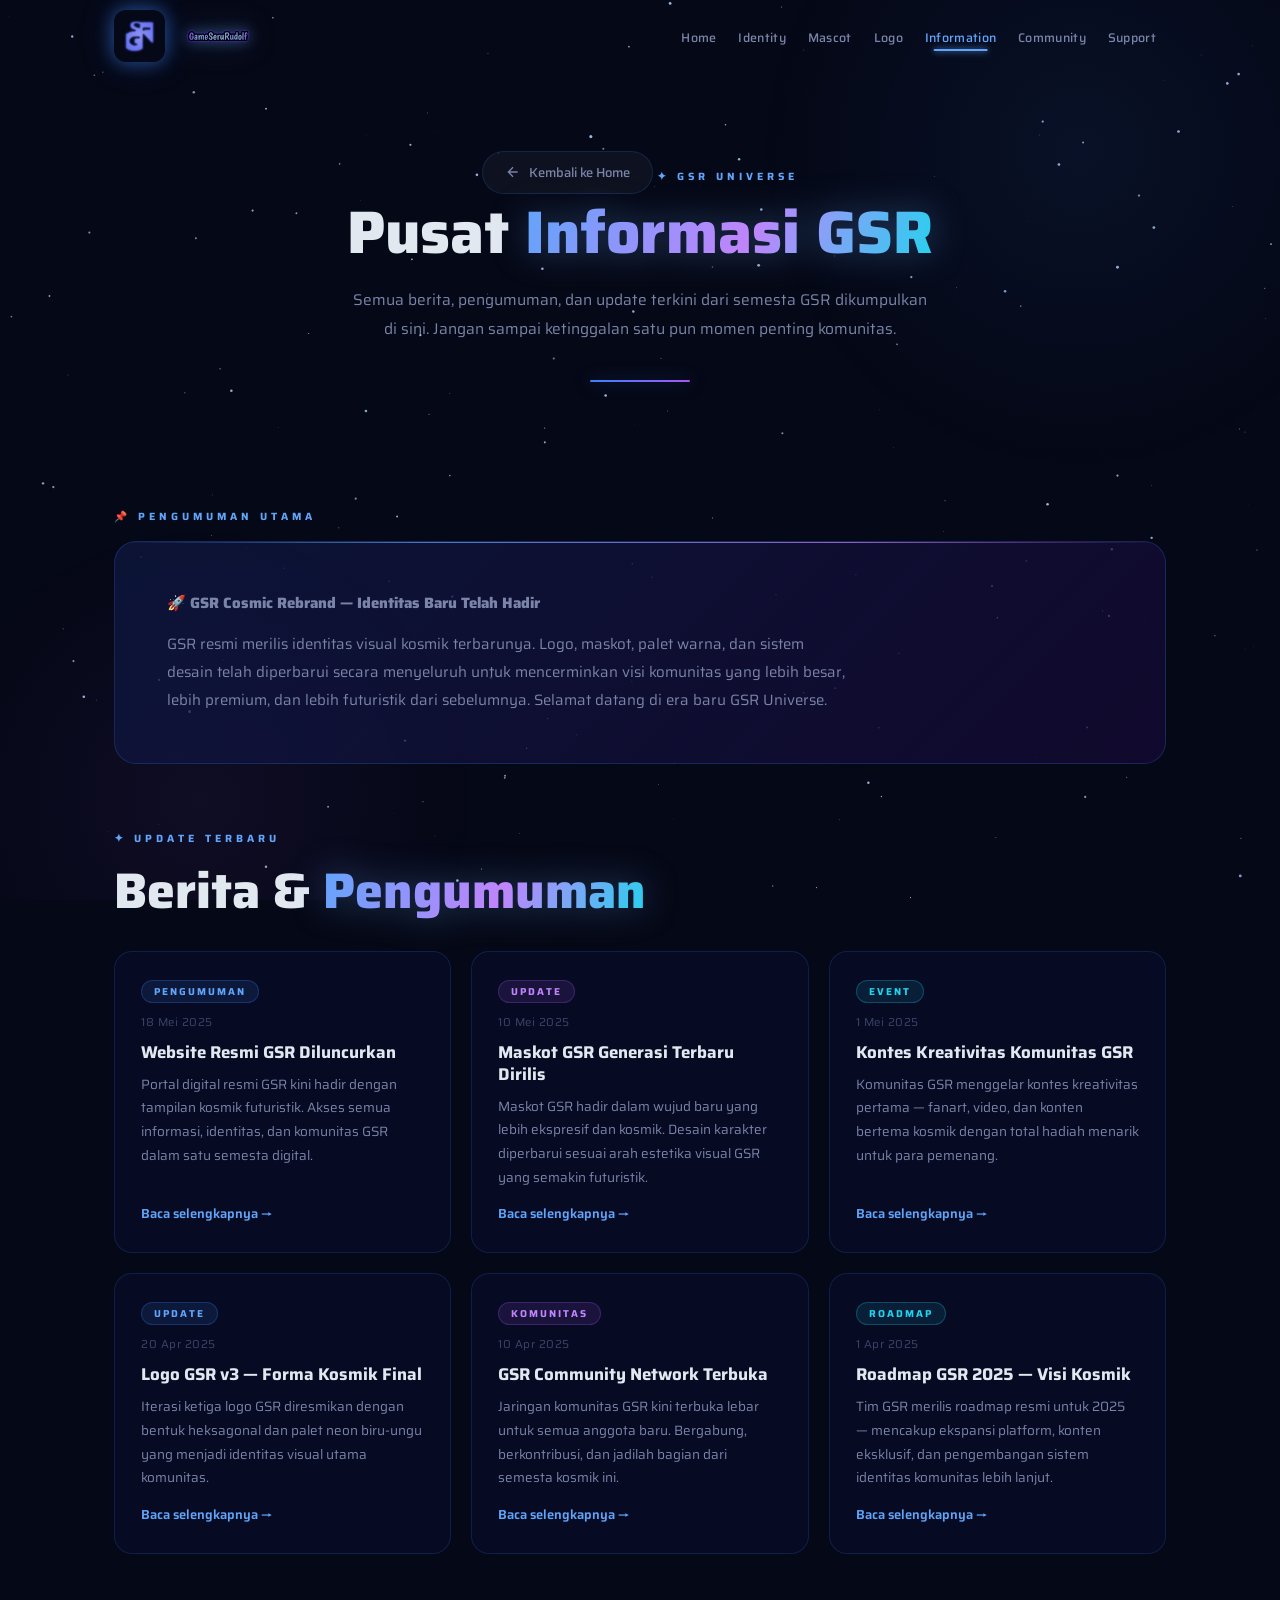
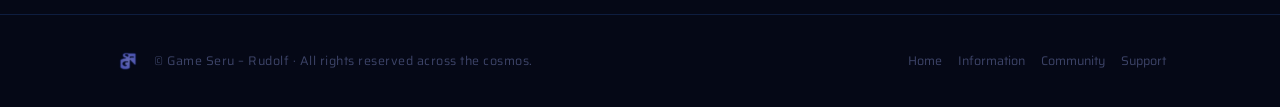
==== commit cbc3b2ec: "Add files via upload" ====
--- a/index.html
+++ b/index.html
@@ -3,523 +3,184 @@
 <head>
   <meta charset="UTF-8" />
   <meta name="viewport" content="width=device-width, initial-scale=1.0" />
-  <title>GSR — Game Seru Rudolf</title>
-  <meta name="description" content="Game Seru Rudolf — Cosmic Digital Identity. Komunitas digital bertema luar angkasa." />
-  <link rel="stylesheet" href="style.css" />
+  <title>Information — GSR Universe</title>
+  <meta name="description" content="Pusat Informasi GSR — berita, pengumuman, dan update terkini." />
+  <link rel="stylesheet" href="../style.css" />
 </head>
 <body>
 
-  <!-- ░░░ CANVAS STARFIELD ░░░ -->
   <canvas id="starfield" aria-hidden="true"></canvas>
   <div class="nebula-layer" aria-hidden="true"></div>
 
   <div class="wrapper">
 
-    <!-- ════════════════════ NAVBAR ════════════════════ -->
-    <nav class="navbar" id="navbar" role="navigation" aria-label="Main navigation">
+    <!-- ════════════ NAVBAR ════════════ -->
+    <nav class="navbar scrolled" id="navbar" role="navigation" aria-label="Main navigation">
       <div class="container nav-inner">
 
-        <!-- Logo (image-based) -->
-        <a href="index.html" class="nav-logo" aria-label="GSR Home">
-          <!-- Icon logo (gsr_logo.png) -->
-          <img
-            src="gsr_logo.png"
-            alt="GSR Icon"
-            class="nav-logo-img-icon"
-            onerror="this.style.display='none'; this.nextElementSibling.style.display='flex';"
-          />
-          <!-- Fallback badge jika gsr_logo.png tidak ada -->
+        <a href="../" class="nav-logo" aria-label="GSR Home">
+          <img src="../gsr_logo.png" alt="GSR Icon" class="nav-logo-img-icon"
+            onerror="this.style.display='none'; this.nextElementSibling.style.display='flex';" />
           <div class="nav-logo-badge" style="display:none;">GSR</div>
-
-          <!-- Wordmark logo (gaseru_logo.png) -->
-          <img
-            src="gaseru_logo.png"
-            alt="Game Seru – Rudolf"
-            class="nav-logo-img-text"
-            onerror="this.style.display='none'; this.nextElementSibling.style.display='block';"
-          />
-          <!-- Fallback text jika gaseru_logo.png tidak ada -->
+          <img src="../gaseru_logo.png" alt="Game Seru – Rudolf" class="nav-logo-img-text"
+            onerror="this.style.display='none'; this.nextElementSibling.style.display='block';" />
           <div class="nav-logo-text-fallback" style="display:none;">
-            Game Seru – Rudolf
-            <small>Cosmic Identity</small>
+            Game Seru – Rudolf<small>Cosmic Identity</small>
           </div>
         </a>
 
-        <!-- Desktop links — 7 menu lengkap -->
         <ul class="nav-links" id="navLinks" role="list">
-          <li><a href="#home"        class="active">Home</a></li>
-          <li><a href="#identity">Identity</a></li>
-          <li><a href="#mascot">Mascot</a></li>
-          <li><a href="#logo">Logo</a></li>
-          <li><a href="#information">Information</a></li>
-          <li><a href="#community">Community</a></li>
-          <li><a href="#support">Support</a></li>
+          <li><a href="../#home">Home</a></li>
+          <li><a href="../#identity">Identity</a></li>
+          <li><a href="../mascot.html">Mascot</a></li>
+          <li><a href="../logo.html">Logo</a></li>
+          <li><a href="../#information" class="active">Information</a></li>
+          <li><a href="../#community">Community</a></li>
+          <li><a href="../#support">Support</a></li>
         </ul>
 
-        <!-- Mobile toggle -->
-        <button class="nav-toggle" id="navToggle" aria-label="Toggle menu" aria-expanded="false">
-          <span></span>
-          <span></span>
-          <span></span>
+        <button class="nav-toggle" id="navToggle" aria-label="Toggle menu">
+          <span></span><span></span><span></span>
         </button>
 
       </div>
     </nav>
 
-    <!-- ════════════════════ HERO ════════════════════ -->
-    <section id="home" class="hero" aria-label="Hero section">
+    <!-- ════════════ HEADER ════════════ -->
+    <header class="detail-header">
+      <div class="container">
+        <a href="../" class="btn-back">
+          <svg width="16" height="16" viewBox="0 0 24 24" fill="none" stroke="currentColor" stroke-width="2">
+            <path d="M19 12H5M12 19l-7-7 7-7"/>
+          </svg>
+          Kembali ke Home
+        </a>
+        <p class="label" style="margin-top: 32px;">✦ GSR Universe</p>
+        <h1 class="title">
+          Pusat <span class="gradient-text">Informasi GSR</span>
+        </h1>
+        <p class="body-text">
+          Semua berita, pengumuman, dan update terkini dari semesta GSR dikumpulkan di sini.
+          Jangan sampai ketinggalan satu pun momen penting komunitas.
+        </p>
+      </div>
+    </header>
 
-      <div class="hero-content">
-
-        <!-- Spinning GSR emblem -->
-        <div class="hero-emblem" aria-hidden="true">
-          <div class="hero-emblem-ring ring-a"></div>
-          <div class="hero-emblem-ring ring-b"></div>
-          <div class="hero-emblem-ring ring-c"></div>
-          <!-- Icon logo di tengah emblem -->
-          <div class="hero-emblem-core">
-            <img
-              src="gsr_logo.png"
-              alt="GSR"
-              class="hero-emblem-img"
-              onerror="this.style.display='none'; this.nextElementSibling.style.display='inline';"
-            />
-            <span class="hero-emblem-fallback" style="display:none;">GSR</span>
-          </div>
+    <!-- ════════════ PINNED ANNOUNCEMENT ════════════ -->
+    <section class="detail-section">
+      <div class="container">
+        <p class="label" data-reveal>📌 Pengumuman Utama</p>
+        <div class="info-highlight" data-reveal data-delay="1">
+          <p class="info-highlight-title">🚀 GSR Cosmic Rebrand — Identitas Baru Telah Hadir</p>
+          <p>
+            GSR resmi merilis identitas visual kosmik terbarunya. Logo, maskot, palet warna, dan sistem desain
+            telah diperbarui secara menyeluruh untuk mencerminkan visi komunitas yang lebih besar, lebih premium,
+            dan lebih futuristik dari sebelumnya. Selamat datang di era baru GSR Universe.
+          </p>
         </div>
-
-        <span class="hero-kicker">✦ GSR Universe ✦</span>
-
-        <!-- Wordmark logo sebagai H1 (gambar) -->
-        <h1 class="hero-title-img" aria-label="Game Seru – Rudolf">
-          <img
-            src="gaseru_logo.png"
-            alt="Game Seru – Rudolf"
-            class="hero-logo-img"
-            onerror="this.style.display='none'; this.nextElementSibling.style.display='block';" loading="eager"
-          />
-          <!-- Fallback teks jika gambar tidak ada -->
-          <span class="hero-title-fallback gradient-text" style="display:none;">Game Seru – Rudolf</span>
-        </h1>
-
-        <!-- Subtitle baru dengan efek futuristik -->
-        <p class="hero-sub hero-sub-neon">Selamat Datang di GSR Universe</p>
-
-        <div class="hero-cta">
-          <a href="#identity" class="btn btn-primary">
-            <span>Jelajahi GSR</span>
-            <svg class="btn-arrow" viewBox="0 0 24 24" fill="none" stroke="currentColor" stroke-width="2" aria-hidden="true">
-              <path d="M5 12h14M12 5l7 7-7 7"/>
-            </svg>
-          </a>
-          <a href="#mascot" class="btn btn-ghost">Lihat Mascot</a>
-        </div>
-
-      </div>
-
-      <!-- Scroll indicator (enhanced) -->
-      <div class="scroll-indicator" aria-hidden="true">
-        <span class="scroll-label">Scroll</span>
-        <div class="scroll-arrow-wrap">
-          <svg class="scroll-arrow" viewBox="0 0 24 24" fill="none" xmlns="http://www.w3.org/2000/svg">
-            <path d="M12 5v14M5 12l7 7 7-7" stroke="currentColor" stroke-width="1.5" stroke-linecap="round" stroke-linejoin="round"/>
-          </svg>
-        </div>
-      </div>
-
-    </section>
-
-    <!-- divider -->
-    <div class="divider"></div>
-
-    <!-- ════════════════════ IDENTITY PREVIEW ════════════════════ -->
-    <section id="identity" class="preview-section" aria-label="Identity preview">
-      <div class="container">
-
-        <div class="preview-visual" data-reveal>
-          <div class="preview-card-frame">
-            <div class="preview-gfx">
-              <!-- Identity: abstract DNA / pulse graphic -->
-              <div class="gfx-identity">
-                <div class="gfx-id-ring r1"></div>
-                <div class="gfx-id-ring r2"></div>
-                <div class="gfx-id-core">
-                  <span>ID</span>
-                </div>
-                <div class="gfx-id-dot d1"></div>
-                <div class="gfx-id-dot d2"></div>
-                <div class="gfx-id-dot d3"></div>
-              </div>
-            </div>
-            <div class="preview-stats">
-              <div class="preview-stat">
-                <div class="preview-stat-val">GSR</div>
-                <div class="preview-stat-label">Brand</div>
-              </div>
-              <div class="preview-stat">
-                <div class="preview-stat-val">⬡</div>
-                <div class="preview-stat-label">System</div>
-              </div>
-              <div class="preview-stat">
-                <div class="preview-stat-val">∞</div>
-                <div class="preview-stat-label">Universe</div>
-              </div>
-            </div>
-          </div>
-        </div>
-
-        <div class="preview-text" data-reveal data-delay="2">
-          <span class="label">✦ Section 01</span>
-          <h2 class="title">
-            Identitas<br/>
-            <span class="gradient-text">Komunitas GSR</span>
-          </h2>
-          <p class="body-text">
-            GSR bukan sekadar nama — ini adalah sistem identitas digital yang lengkap. Dari visual, bahasa,
-            hingga budaya komunitas, semuanya dirancang sebagai satu ekosistem kosmik yang kohesif dan berkarakter.
-          </p>
-          <p class="body-text" style="font-size:14px; color: var(--text-dim); margin-top: -4px;">
-            Pelajari dasar filosofi, nilai inti, dan arah visi yang membangun GSR sebagai komunitas digital terdepan.
-          </p>
-          <a href="#mascot" class="btn btn-primary" style="align-self: flex-start; margin-top: 8px;">
-            <span>Explore Identity</span>
-            <svg class="btn-arrow" viewBox="0 0 24 24" fill="none" stroke="currentColor" stroke-width="2" aria-hidden="true">
-              <path d="M5 12h14M12 5l7 7-7 7"/>
-            </svg>
-          </a>
-        </div>
-
       </div>
     </section>
 
-    <!-- divider -->
-    <div class="divider"></div>
+    <!-- ════════════ UPDATE CARDS ════════════ -->
+    <section class="detail-section" style="padding-top: 0;">
+      <div class="container">
+        <p class="label" data-reveal>✦ Update Terbaru</p>
+        <h2 class="title" data-reveal data-delay="1" style="margin-bottom: 32px;">
+          Berita & <span class="gradient-text">Pengumuman</span>
+        </h2>
 
-    <!-- ════════════════════ MASCOT PREVIEW ════════════════════ -->
-    <section id="mascot" class="preview-section reverse" aria-label="Mascot preview">
-      <div class="container">
+        <div class="info-card-grid">
 
-        <div class="preview-visual" data-reveal>
-          <div class="preview-card-frame">
-            <div class="preview-gfx">
-              <div class="gfx-mascot">
-                <div class="gfx-mascot-glow"></div>
-                <div class="gfx-mascot-head"></div>
-                <div class="gfx-mascot-body"></div>
-              </div>
-            </div>
-            <div class="preview-stats">
-              <div class="preview-stat">
-                <div class="preview-stat-val">GSR</div>
-                <div class="preview-stat-label">Identity</div>
-              </div>
-              <div class="preview-stat">
-                <div class="preview-stat-val">✦</div>
-                <div class="preview-stat-label">Cosmic</div>
-              </div>
-              <div class="preview-stat">
-                <div class="preview-stat-val">∞</div>
-                <div class="preview-stat-label">Universe</div>
-              </div>
-            </div>
-          </div>
+          <article class="info-card" data-reveal data-delay="1">
+            <span class="info-card-tag">Pengumuman</span>
+            <div class="info-card-date">18 Mei 2025</div>
+            <h3>Website Resmi GSR Diluncurkan</h3>
+            <p>
+              Portal digital resmi GSR kini hadir dengan tampilan kosmik futuristik. Akses semua informasi,
+              identitas, dan komunitas GSR dalam satu semesta digital.
+            </p>
+            <span class="info-card-link">Baca selengkapnya →</span>
+          </article>
+
+          <article class="info-card" data-reveal data-delay="2">
+            <span class="info-card-tag purple">Update</span>
+            <div class="info-card-date">10 Mei 2025</div>
+            <h3>Maskot GSR Generasi Terbaru Dirilis</h3>
+            <p>
+              Maskot GSR hadir dalam wujud baru yang lebih ekspresif dan kosmik. Desain karakter diperbarui
+              sesuai arah estetika visual GSR yang semakin futuristik.
+            </p>
+            <span class="info-card-link">Baca selengkapnya →</span>
+          </article>
+
+          <article class="info-card" data-reveal data-delay="3">
+            <span class="info-card-tag cyan">Event</span>
+            <div class="info-card-date">1 Mei 2025</div>
+            <h3>Kontes Kreativitas Komunitas GSR</h3>
+            <p>
+              Komunitas GSR menggelar kontes kreativitas pertama — fanart, video, dan konten bertema kosmik
+              dengan total hadiah menarik untuk para pemenang.
+            </p>
+            <span class="info-card-link">Baca selengkapnya →</span>
+          </article>
+
+          <article class="info-card" data-reveal data-delay="1">
+            <span class="info-card-tag">Update</span>
+            <div class="info-card-date">20 Apr 2025</div>
+            <h3>Logo GSR v3 — Forma Kosmik Final</h3>
+            <p>
+              Iterasi ketiga logo GSR diresmikan dengan bentuk heksagonal dan palet neon biru-ungu yang
+              menjadi identitas visual utama komunitas.
+            </p>
+            <span class="info-card-link">Baca selengkapnya →</span>
+          </article>
+
+          <article class="info-card" data-reveal data-delay="2">
+            <span class="info-card-tag purple">Komunitas</span>
+            <div class="info-card-date">10 Apr 2025</div>
+            <h3>GSR Community Network Terbuka</h3>
+            <p>
+              Jaringan komunitas GSR kini terbuka lebar untuk semua anggota baru. Bergabung, berkontribusi,
+              dan jadilah bagian dari semesta kosmik ini.
+            </p>
+            <span class="info-card-link">Baca selengkapnya →</span>
+          </article>
+
+          <article class="info-card" data-reveal data-delay="3">
+            <span class="info-card-tag cyan">Roadmap</span>
+            <div class="info-card-date">1 Apr 2025</div>
+            <h3>Roadmap GSR 2025 — Visi Kosmik</h3>
+            <p>
+              Tim GSR merilis roadmap resmi untuk 2025 — mencakup ekspansi platform, konten eksklusif,
+              dan pengembangan sistem identitas komunitas lebih lanjut.
+            </p>
+            <span class="info-card-link">Baca selengkapnya →</span>
+          </article>
+
         </div>
-
-        <div class="preview-text" data-reveal data-delay="2">
-          <span class="label">✦ Section 02</span>
-          <h2 class="title">
-            Maskot<br/>
-            <span class="gradient-text">GSR</span>
-          </h2>
-          <p class="body-text">
-            Maskot GSR adalah wujud visual dari semangat eksplorasi kosmik yang menjadi jiwa komunitas ini.
-            Lebih dari sekadar karakter — ia adalah identitas, simbol, dan penjaga semesta digital GSR
-            yang hadir di setiap konten dan momen komunitas.
-          </p>
-          <p class="body-text" style="font-size:14px; color: var(--text-dim); margin-top: -4px;">
-            Pelajari lebih lanjut tentang latar belakang, kepribadian, dan peran maskot GSR.
-          </p>
-          <a href="mascot.html" class="btn btn-primary" style="align-self: flex-start; margin-top: 8px;">
-            <span>Explore Mascot</span>
-            <svg class="btn-arrow" viewBox="0 0 24 24" fill="none" stroke="currentColor" stroke-width="2" aria-hidden="true">
-              <path d="M5 12h14M12 5l7 7-7 7"/>
-            </svg>
-          </a>
-        </div>
-
       </div>
     </section>
 
-    <!-- divider -->
-    <div class="divider"></div>
-
-    <!-- ════════════════════ LOGO PREVIEW ════════════════════ -->
-    <section id="logo" class="preview-section" aria-label="Logo preview">
-      <div class="container">
-
-        <div class="preview-visual" data-reveal>
-          <div class="preview-card-frame">
-            <div class="preview-gfx">
-              <div class="gfx-logo">
-                <div class="gfx-logo-hex">
-                  <div class="gfx-logo-shape">GSR</div>
-                  <div class="gfx-rings"></div>
-                </div>
-              </div>
-            </div>
-            <div class="preview-stats">
-              <div class="preview-stat">
-                <div class="preview-stat-val">3+</div>
-                <div class="preview-stat-label">Evolusi</div>
-              </div>
-              <div class="preview-stat">
-                <div class="preview-stat-val">◈</div>
-                <div class="preview-stat-label">Design</div>
-              </div>
-              <div class="preview-stat">
-                <div class="preview-stat-val">v3</div>
-                <div class="preview-stat-label">Current</div>
-              </div>
-            </div>
-          </div>
-        </div>
-
-        <div class="preview-text" data-reveal data-delay="2">
-          <span class="label">✦ Section 03</span>
-          <h2 class="title">
-            Logo<br/>
-            <span class="gradient-text">Evolusi GSR</span>
-          </h2>
-          <p class="body-text">
-            Logo GSR bukan sekadar gambar — ini adalah perjalanan panjang sebuah identitas visual yang terus
-            berkembang. Dari versi pertama yang sederhana hingga desain kosmik yang kini memimpin estetika komunitas.
-          </p>
-          <p class="body-text" style="font-size:14px; color: var(--text-dim); margin-top: -4px;">
-            Temukan filosofi desain, makna simbol, dan roadmap visual di balik logo GSR.
-          </p>
-          <a href="logo.html" class="btn btn-primary" style="align-self: flex-start; margin-top: 8px;">
-            <span>Explore Logo</span>
-            <svg class="btn-arrow" viewBox="0 0 24 24" fill="none" stroke="currentColor" stroke-width="2" aria-hidden="true">
-              <path d="M5 12h14M12 5l7 7-7 7"/>
-            </svg>
-          </a>
-        </div>
-
-      </div>
-    </section>
-
-    <!-- divider -->
-    <div class="divider"></div>
-
-    <!-- ════════════════════ INFORMATION PREVIEW ════════════════════ -->
-    <section id="information" class="preview-section reverse" aria-label="Information preview">
-      <div class="container">
-
-        <div class="preview-visual" data-reveal>
-          <div class="preview-card-frame">
-            <div class="preview-gfx">
-              <div class="gfx-info">
-                <div class="gfx-info-screen">
-                  <div class="gfx-info-line l1"></div>
-                  <div class="gfx-info-line l2"></div>
-                  <div class="gfx-info-line l3"></div>
-                  <div class="gfx-info-dot"></div>
-                </div>
-              </div>
-            </div>
-            <div class="preview-stats">
-              <div class="preview-stat">
-                <div class="preview-stat-val">📡</div>
-                <div class="preview-stat-label">Live</div>
-              </div>
-              <div class="preview-stat">
-                <div class="preview-stat-val">∞</div>
-                <div class="preview-stat-label">Updates</div>
-              </div>
-              <div class="preview-stat">
-                <div class="preview-stat-val">GSR</div>
-                <div class="preview-stat-label">News</div>
-              </div>
-            </div>
-          </div>
-        </div>
-
-        <div class="preview-text" data-reveal data-delay="2">
-          <span class="label">✦ Section 04</span>
-          <h2 class="title">
-            Pusat<br/>
-            <span class="gradient-text">Informasi GSR</span>
-          </h2>
-          <p class="body-text">
-            Dapatkan semua berita, pengumuman, dan update terkini dari GSR di satu tempat. Mulai dari
-            rilis konten baru, event komunitas, hingga perkembangan terbaru identitas digital GSR.
-          </p>
-          <p class="body-text" style="font-size:14px; color: var(--text-dim); margin-top: -4px;">
-            Tetap terhubung dengan semua hal yang terjadi di semesta GSR.
-          </p>
-          <a href="information/" class="btn btn-detail" style="align-self: flex-start; margin-top: 8px;">
-            <span>Lihat Detail</span>
-            <svg class="btn-arrow" viewBox="0 0 24 24" fill="none" stroke="currentColor" stroke-width="2" aria-hidden="true">
-              <path d="M5 12h14M12 5l7 7-7 7"/>
-            </svg>
-          </a>
-        </div>
-
-      </div>
-    </section>
-
-    <!-- divider -->
-    <div class="divider"></div>
-
-    <!-- ════════════════════ COMMUNITY PREVIEW ════════════════════ -->
-    <section id="community" class="preview-section" aria-label="Community preview">
-      <div class="container">
-
-        <div class="preview-visual" data-reveal>
-          <div class="preview-card-frame">
-            <div class="preview-gfx">
-              <div class="gfx-community">
-                <div class="gfx-comm-node n-center"></div>
-                <div class="gfx-comm-node n1"></div>
-                <div class="gfx-comm-node n2"></div>
-                <div class="gfx-comm-node n3"></div>
-                <div class="gfx-comm-node n4"></div>
-                <div class="gfx-comm-line cl1"></div>
-                <div class="gfx-comm-line cl2"></div>
-                <div class="gfx-comm-line cl3"></div>
-                <div class="gfx-comm-line cl4"></div>
-              </div>
-            </div>
-            <div class="preview-stats">
-              <div class="preview-stat">
-                <div class="preview-stat-val">🌐</div>
-                <div class="preview-stat-label">Network</div>
-              </div>
-              <div class="preview-stat">
-                <div class="preview-stat-val">∞</div>
-                <div class="preview-stat-label">Members</div>
-              </div>
-              <div class="preview-stat">
-                <div class="preview-stat-val">✦</div>
-                <div class="preview-stat-label">Active</div>
-              </div>
-            </div>
-          </div>
-        </div>
-
-        <div class="preview-text" data-reveal data-delay="2">
-          <span class="label">✦ Section 05</span>
-          <h2 class="title">
-            Jaringan<br/>
-            <span class="gradient-text">Komunitas GSR</span>
-          </h2>
-          <p class="body-text">
-            Bergabunglah dengan ribuan anggota komunitas GSR yang tersebar di seluruh platform digital.
-            Satu semesta, satu komunitas — bersama kita membangun identitas gaming yang lebih besar dan bermakna.
-          </p>
-          <p class="body-text" style="font-size:14px; color: var(--text-dim); margin-top: -4px;">
-            Temukan cara bergabung, berinteraksi, dan berkontribusi dalam ekosistem GSR.
-          </p>
-          <a href="community/" class="btn btn-detail" style="align-self: flex-start; margin-top: 8px;">
-            <span>Lihat Detail</span>
-            <svg class="btn-arrow" viewBox="0 0 24 24" fill="none" stroke="currentColor" stroke-width="2" aria-hidden="true">
-              <path d="M5 12h14M12 5l7 7-7 7"/>
-            </svg>
-          </a>
-        </div>
-
-      </div>
-    </section>
-
-    <!-- divider -->
-    <div class="divider"></div>
-
-    <!-- ════════════════════ SUPPORT PREVIEW ════════════════════ -->
-    <section id="support" class="preview-section reverse" aria-label="Support preview">
-      <div class="container">
-
-        <div class="preview-visual" data-reveal>
-          <div class="preview-card-frame">
-            <div class="preview-gfx">
-              <div class="gfx-support">
-                <div class="gfx-sup-shield">
-                  <svg viewBox="0 0 60 70" fill="none" xmlns="http://www.w3.org/2000/svg" class="gfx-sup-svg">
-                    <path d="M30 4L6 14v18c0 14 10 26 24 30 14-4 24-16 24-30V14L30 4z" stroke="rgba(96,165,250,0.5)" stroke-width="2" fill="rgba(59,130,246,0.08)"/>
-                    <path d="M30 4L6 14v18c0 14 10 26 24 30 14-4 24-16 24-30V14L30 4z" stroke="rgba(168,85,247,0.3)" stroke-width="1" stroke-dasharray="4 4"/>
-                    <circle cx="30" cy="33" r="8" fill="rgba(96,165,250,0.2)" stroke="rgba(96,165,250,0.6)" stroke-width="1.5"/>
-                    <path d="M27 33l2 2 4-4" stroke="rgba(96,165,250,0.9)" stroke-width="2" stroke-linecap="round" stroke-linejoin="round"/>
-                  </svg>
-                  <div class="gfx-sup-pulse"></div>
-                </div>
-              </div>
-            </div>
-            <div class="preview-stats">
-              <div class="preview-stat">
-                <div class="preview-stat-val">24/7</div>
-                <div class="preview-stat-label">Support</div>
-              </div>
-              <div class="preview-stat">
-                <div class="preview-stat-val">🛡️</div>
-                <div class="preview-stat-label">Safe</div>
-              </div>
-              <div class="preview-stat">
-                <div class="preview-stat-val">✓</div>
-                <div class="preview-stat-label">Verified</div>
-              </div>
-            </div>
-          </div>
-        </div>
-
-        <div class="preview-text" data-reveal data-delay="2">
-          <span class="label">✦ Section 06</span>
-          <h2 class="title">
-            Sistem<br/>
-            <span class="gradient-text">Support GSR</span>
-          </h2>
-          <p class="body-text">
-            GSR hadir untuk mendukungmu di setiap langkah. Temukan panduan, FAQ, dan layanan bantuan yang
-            dirancang untuk memastikan pengalaman terbaikmu di dalam semesta GSR.
-          </p>
-          <p class="body-text" style="font-size:14px; color: var(--text-dim); margin-top: -4px;">
-            Tim GSR siap membantu kapan saja — karena setiap anggota komunitas berharga bagi kami.
-          </p>
-          <a href="support/" class="btn btn-detail" style="align-self: flex-start; margin-top: 8px;">
-            <span>Lihat Detail</span>
-            <svg class="btn-arrow" viewBox="0 0 24 24" fill="none" stroke="currentColor" stroke-width="2" aria-hidden="true">
-              <path d="M5 12h14M12 5l7 7-7 7"/>
-            </svg>
-          </a>
-        </div>
-
-      </div>
-    </section>
-
-    <!-- divider -->
-    <div class="divider"></div>
-
-    <!-- ════════════════════ FOOTER ════════════════════ -->
-    <footer class="footer" role="contentinfo">
+    <!-- ════════════ FOOTER ════════════ -->
+    <footer class="footer">
       <div class="container">
         <div class="footer-inner">
           <div class="footer-brand">
-            <img src="gsr_logo.png" alt="GSR" class="footer-logo-img" onerror="this.style.display='none';" />
-            <span class="footer-copy">© Game Seru – Rudolf &nbsp;·&nbsp; All rights reserved across the cosmos.</span>
+            <img src="../gsr_logo.png" alt="GSR" class="footer-logo-img" onerror="this.style.display='none';" />
+            <span class="footer-copy">© Game Seru – Rudolf · All rights reserved across the cosmos.</span>
           </div>
-          <nav class="footer-links" aria-label="Footer navigation">
-            <a href="#home">Home</a>
-            <a href="#identity">Identity</a>
-            <a href="#mascot">Mascot</a>
-            <a href="#logo">Logo</a>
-            <a href="#information">Information</a>
-            <a href="#community">Community</a>
-            <a href="#support">Support</a>
+          <nav class="footer-links">
+            <a href="../">Home</a>
+            <a href="../#information">Information</a>
+            <a href="../#community">Community</a>
+            <a href="../#support">Support</a>
           </nav>
         </div>
       </div>
     </footer>
 
-  </div><!-- /wrapper -->
+  </div>
 
-  <script src="script.js"></script>
+  <script src="../script.js"></script>
 </body>
 </html>
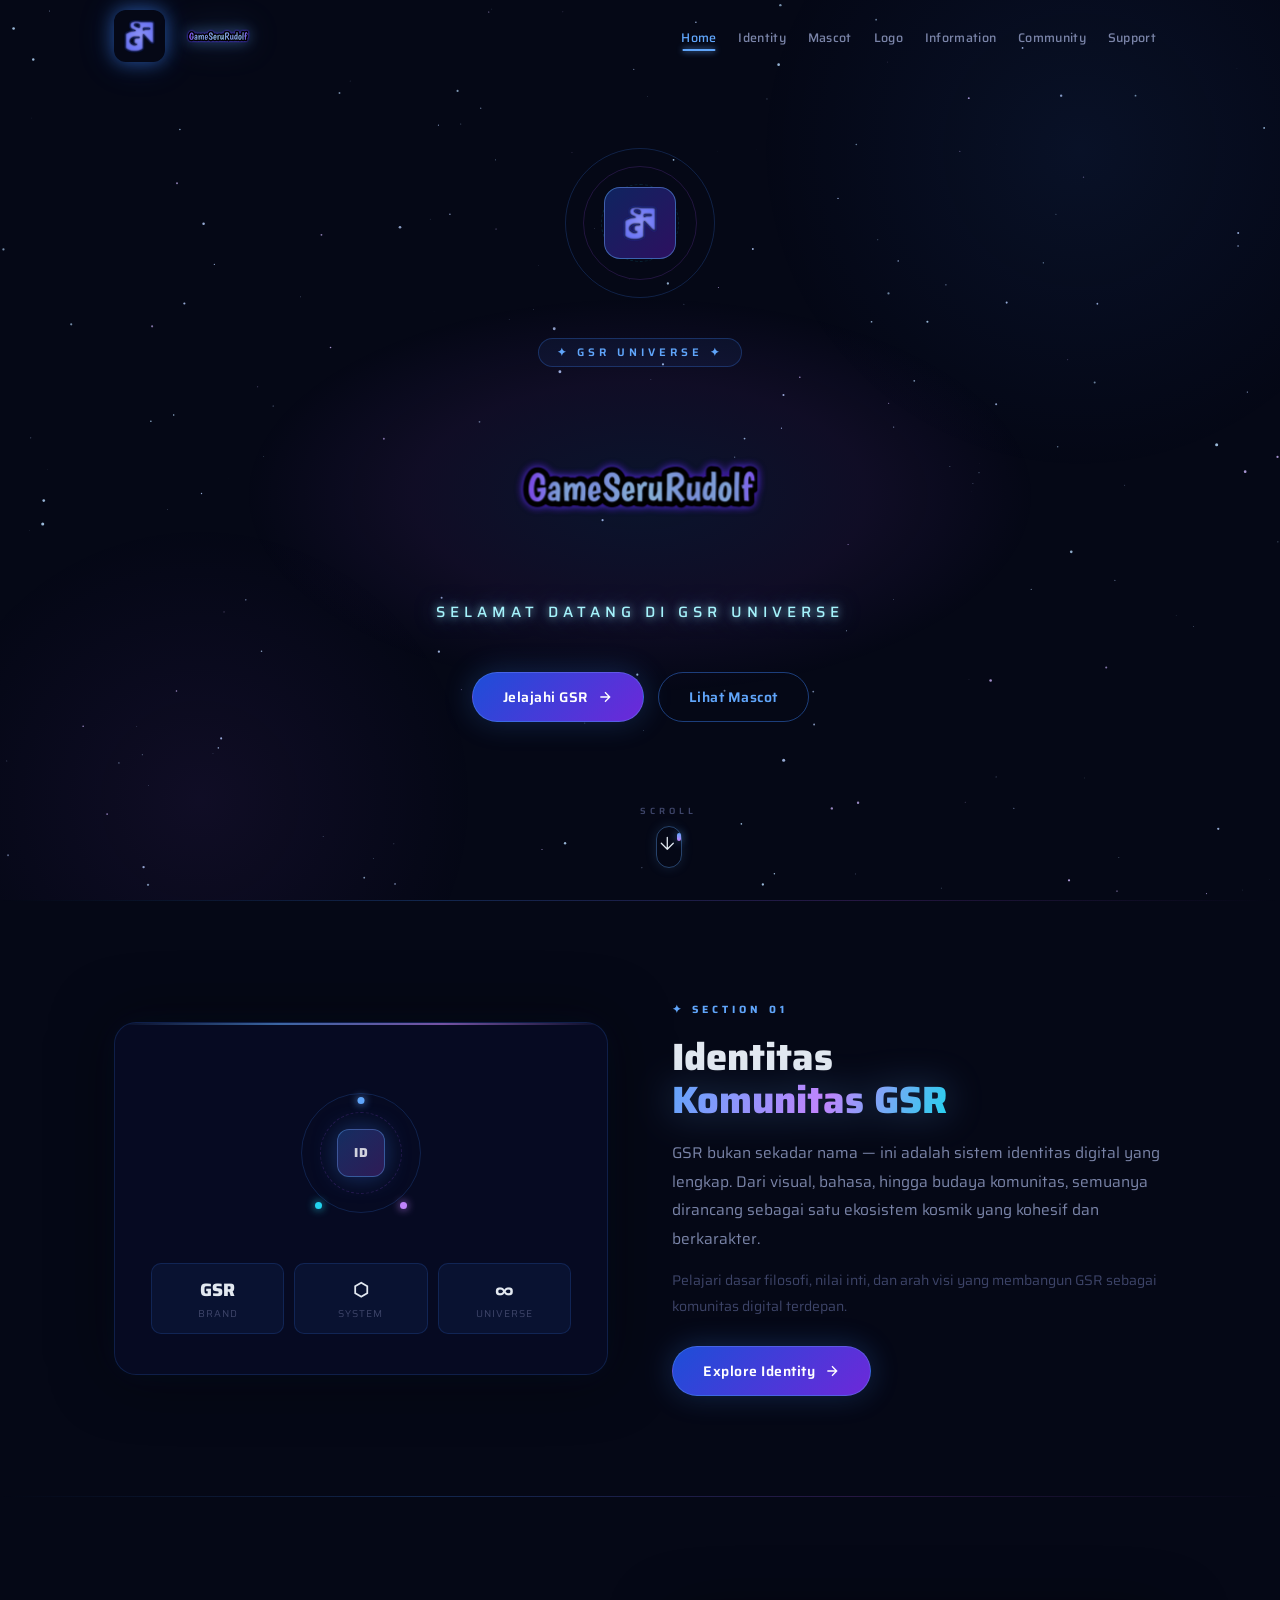
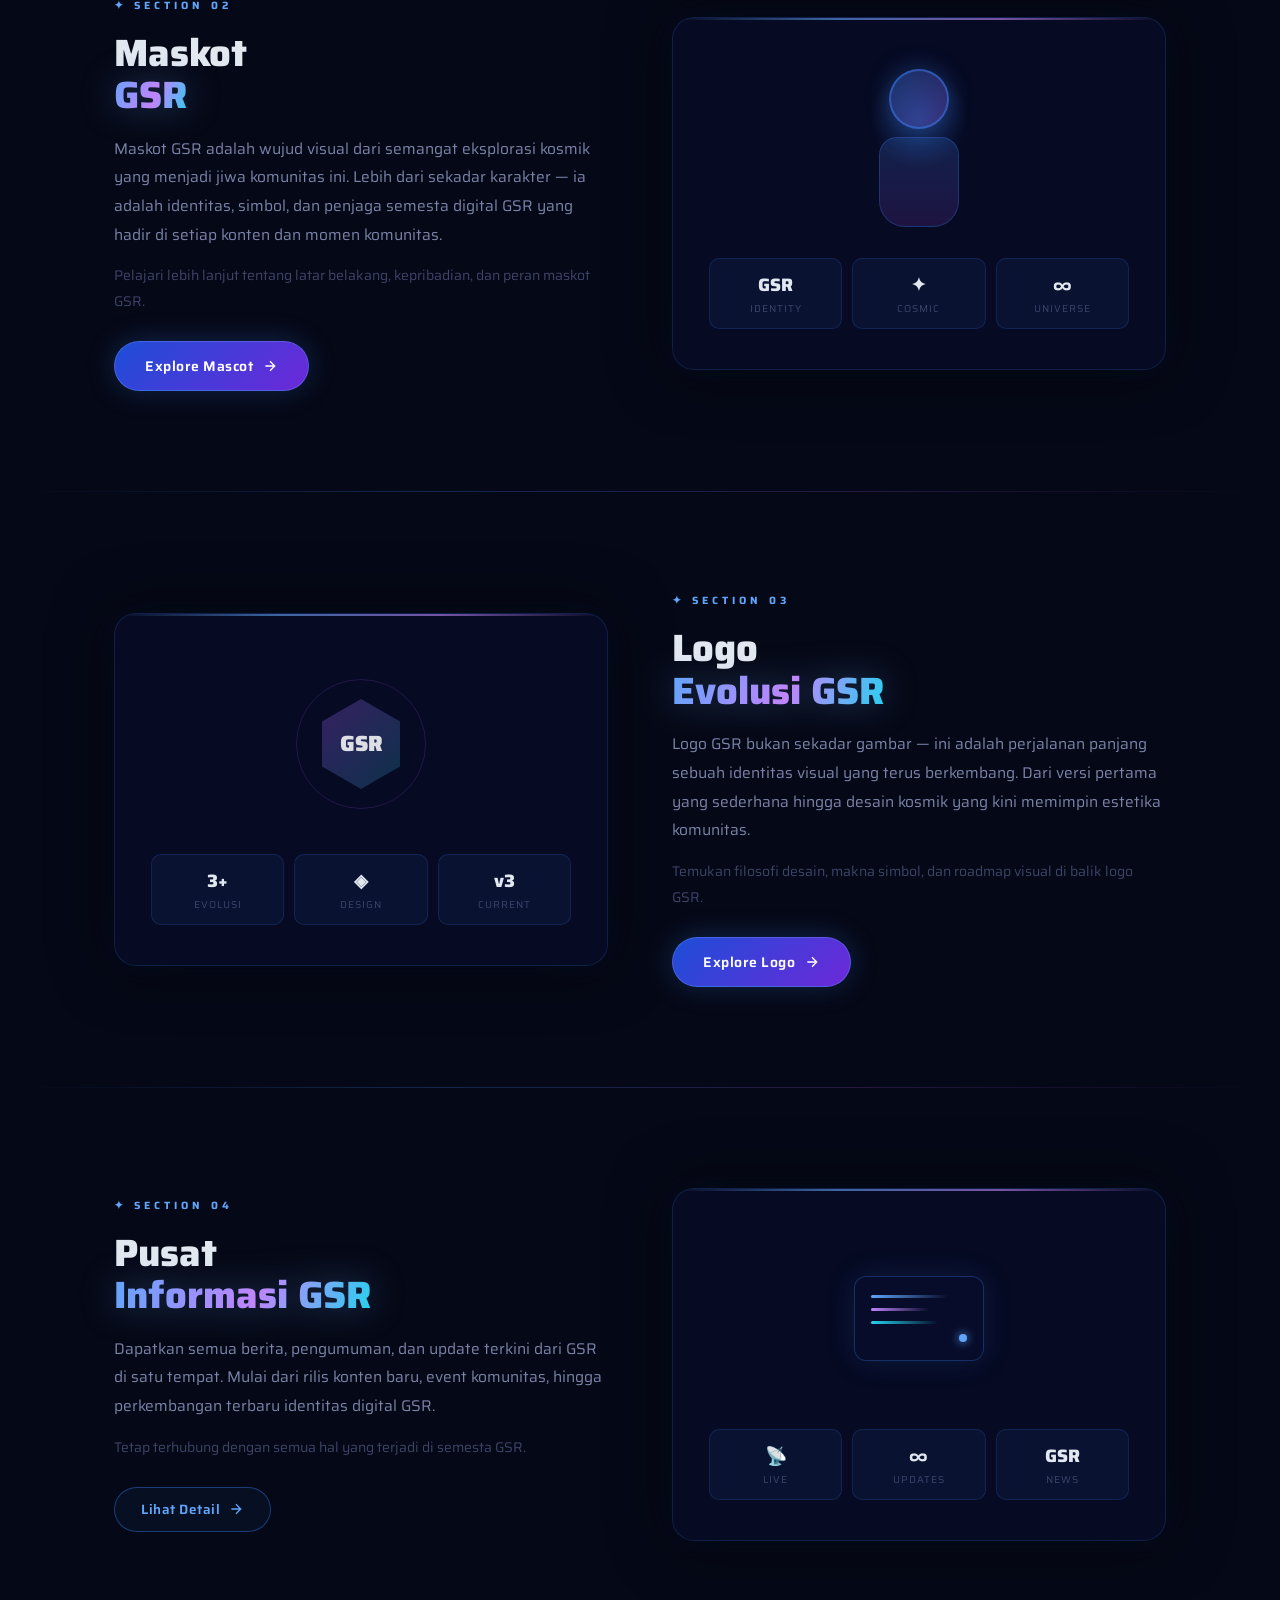
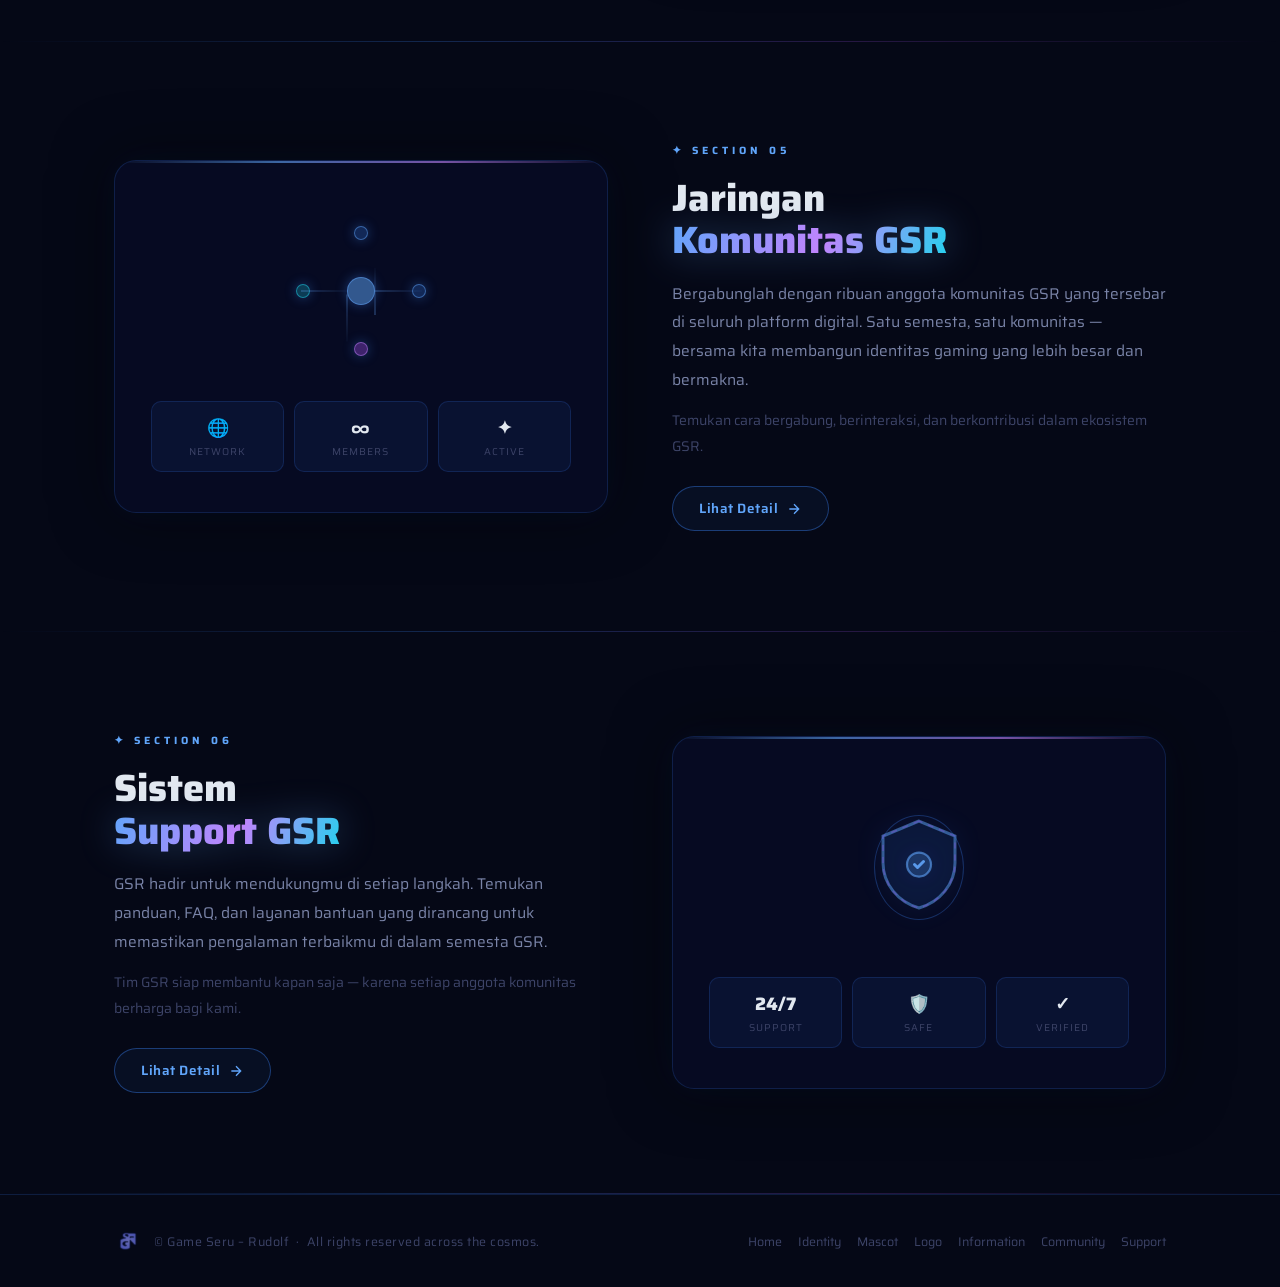
==== commit d64a5015: "Update index.html" ====
--- a/index.html
+++ b/index.html
@@ -3,184 +3,523 @@
 <head>
   <meta charset="UTF-8" />
   <meta name="viewport" content="width=device-width, initial-scale=1.0" />
-  <title>Information — GSR Universe</title>
-  <meta name="description" content="Pusat Informasi GSR — berita, pengumuman, dan update terkini." />
-  <link rel="stylesheet" href="../style.css" />
+  <title>GSR — Game Seru Rudolf</title>
+  <meta name="description" content="Game Seru Rudolf — Cosmic Digital Identity. Komunitas digital bertema luar angkasa." />
+  <link rel="stylesheet" href="style.css" />
 </head>
 <body>
 
+  <!-- ░░░ CANVAS STARFIELD ░░░ -->
   <canvas id="starfield" aria-hidden="true"></canvas>
   <div class="nebula-layer" aria-hidden="true"></div>
 
   <div class="wrapper">
 
-    <!-- ════════════ NAVBAR ════════════ -->
-    <nav class="navbar scrolled" id="navbar" role="navigation" aria-label="Main navigation">
+    <!-- ════════════════════ NAVBAR ════════════════════ -->
+    <nav class="navbar" id="navbar" role="navigation" aria-label="Main navigation">
       <div class="container nav-inner">
 
-        <a href="../" class="nav-logo" aria-label="GSR Home">
-          <img src="../gsr_logo.png" alt="GSR Icon" class="nav-logo-img-icon"
-            onerror="this.style.display='none'; this.nextElementSibling.style.display='flex';" />
+        <!-- Logo (image-based) -->
+        <a href="index.html" class="nav-logo" aria-label="GSR Home">
+          <!-- Icon logo (gsr_logo.png) -->
+          <img
+            src="gsr_logo.png"
+            alt="GSR Icon"
+            class="nav-logo-img-icon"
+            onerror="this.style.display='none'; this.nextElementSibling.style.display='flex';"
+          />
+          <!-- Fallback badge jika gsr_logo.png tidak ada -->
           <div class="nav-logo-badge" style="display:none;">GSR</div>
-          <img src="../gaseru_logo.png" alt="Game Seru – Rudolf" class="nav-logo-img-text"
-            onerror="this.style.display='none'; this.nextElementSibling.style.display='block';" />
+
+          <!-- Wordmark logo (gaseru_logo.png) -->
+          <img
+            src="gaseru_logo.png"
+            alt="Game Seru – Rudolf"
+            class="nav-logo-img-text"
+            onerror="this.style.display='none'; this.nextElementSibling.style.display='block';"
+          />
+          <!-- Fallback text jika gaseru_logo.png tidak ada -->
           <div class="nav-logo-text-fallback" style="display:none;">
-            Game Seru – Rudolf<small>Cosmic Identity</small>
+            Game Seru – Rudolf
+            <small>Cosmic Identity</small>
           </div>
         </a>
 
+        <!-- Desktop links — 7 menu lengkap -->
         <ul class="nav-links" id="navLinks" role="list">
-          <li><a href="../#home">Home</a></li>
-          <li><a href="../#identity">Identity</a></li>
-          <li><a href="../mascot.html">Mascot</a></li>
-          <li><a href="../logo.html">Logo</a></li>
-          <li><a href="../#information" class="active">Information</a></li>
-          <li><a href="../#community">Community</a></li>
-          <li><a href="../#support">Support</a></li>
+          <li><a href="#home"        class="active">Home</a></li>
+          <li><a href="#identity">Identity</a></li>
+          <li><a href="#mascot">Mascot</a></li>
+          <li><a href="#logo">Logo</a></li>
+          <li><a href="#information">Information</a></li>
+          <li><a href="#community">Community</a></li>
+          <li><a href="#support">Support</a></li>
         </ul>
 
-        <button class="nav-toggle" id="navToggle" aria-label="Toggle menu">
-          <span></span><span></span><span></span>
+        <!-- Mobile toggle -->
+        <button class="nav-toggle" id="navToggle" aria-label="Toggle menu" aria-expanded="false">
+          <span></span>
+          <span></span>
+          <span></span>
         </button>
 
       </div>
     </nav>
 
-    <!-- ════════════ HEADER ════════════ -->
-    <header class="detail-header">
-      <div class="container">
-        <a href="../" class="btn-back">
-          <svg width="16" height="16" viewBox="0 0 24 24" fill="none" stroke="currentColor" stroke-width="2">
-            <path d="M19 12H5M12 19l-7-7 7-7"/>
+    <!-- ════════════════════ HERO ════════════════════ -->
+    <section id="home" class="hero" aria-label="Hero section">
+
+      <div class="hero-content">
+
+        <!-- Spinning GSR emblem -->
+        <div class="hero-emblem" aria-hidden="true">
+          <div class="hero-emblem-ring ring-a"></div>
+          <div class="hero-emblem-ring ring-b"></div>
+          <div class="hero-emblem-ring ring-c"></div>
+          <!-- Icon logo di tengah emblem -->
+          <div class="hero-emblem-core">
+            <img
+              src="gsr_logo.png"
+              alt="GSR"
+              class="hero-emblem-img"
+              onerror="this.style.display='none'; this.nextElementSibling.style.display='inline';"
+            />
+            <span class="hero-emblem-fallback" style="display:none;">GSR</span>
+          </div>
+        </div>
+
+        <span class="hero-kicker">✦ GSR Universe ✦</span>
+
+        <!-- Wordmark logo sebagai H1 (gambar) -->
+        <h1 class="hero-title-img" aria-label="Game Seru – Rudolf">
+          <img
+            src="gaseru_logo.png"
+            alt="Game Seru – Rudolf"
+            class="hero-logo-img"
+            onerror="this.style.display='none'; this.nextElementSibling.style.display='block';" loading="eager"
+          />
+          <!-- Fallback teks jika gambar tidak ada -->
+          <span class="hero-title-fallback gradient-text" style="display:none;">Game Seru – Rudolf</span>
+        </h1>
+
+        <!-- Subtitle baru dengan efek futuristik -->
+        <p class="hero-sub hero-sub-neon">Selamat Datang di GSR Universe</p>
+
+        <div class="hero-cta">
+          <a href="#identity" class="btn btn-primary">
+            <span>Jelajahi GSR</span>
+            <svg class="btn-arrow" viewBox="0 0 24 24" fill="none" stroke="currentColor" stroke-width="2" aria-hidden="true">
+              <path d="M5 12h14M12 5l7 7-7 7"/>
+            </svg>
+          </a>
+          <a href="#mascot" class="btn btn-ghost">Lihat Mascot</a>
+        </div>
+
+      </div>
+
+      <!-- Scroll indicator (enhanced) -->
+      <div class="scroll-indicator" aria-hidden="true">
+        <span class="scroll-label">Scroll</span>
+        <div class="scroll-arrow-wrap">
+          <svg class="scroll-arrow" viewBox="0 0 24 24" fill="none" xmlns="http://www.w3.org/2000/svg">
+            <path d="M12 5v14M5 12l7 7 7-7" stroke="currentColor" stroke-width="1.5" stroke-linecap="round" stroke-linejoin="round"/>
           </svg>
-          Kembali ke Home
-        </a>
-        <p class="label" style="margin-top: 32px;">✦ GSR Universe</p>
-        <h1 class="title">
-          Pusat <span class="gradient-text">Informasi GSR</span>
-        </h1>
-        <p class="body-text">
-          Semua berita, pengumuman, dan update terkini dari semesta GSR dikumpulkan di sini.
-          Jangan sampai ketinggalan satu pun momen penting komunitas.
-        </p>
-      </div>
-    </header>
-
-    <!-- ════════════ PINNED ANNOUNCEMENT ════════════ -->
-    <section class="detail-section">
-      <div class="container">
-        <p class="label" data-reveal>📌 Pengumuman Utama</p>
-        <div class="info-highlight" data-reveal data-delay="1">
-          <p class="info-highlight-title">🚀 GSR Cosmic Rebrand — Identitas Baru Telah Hadir</p>
-          <p>
-            GSR resmi merilis identitas visual kosmik terbarunya. Logo, maskot, palet warna, dan sistem desain
-            telah diperbarui secara menyeluruh untuk mencerminkan visi komunitas yang lebih besar, lebih premium,
-            dan lebih futuristik dari sebelumnya. Selamat datang di era baru GSR Universe.
-          </p>
-        </div>
-      </div>
-    </section>
-
-    <!-- ════════════ UPDATE CARDS ════════════ -->
-    <section class="detail-section" style="padding-top: 0;">
-      <div class="container">
-        <p class="label" data-reveal>✦ Update Terbaru</p>
-        <h2 class="title" data-reveal data-delay="1" style="margin-bottom: 32px;">
-          Berita & <span class="gradient-text">Pengumuman</span>
-        </h2>
-
-        <div class="info-card-grid">
-
-          <article class="info-card" data-reveal data-delay="1">
-            <span class="info-card-tag">Pengumuman</span>
-            <div class="info-card-date">18 Mei 2025</div>
-            <h3>Website Resmi GSR Diluncurkan</h3>
-            <p>
-              Portal digital resmi GSR kini hadir dengan tampilan kosmik futuristik. Akses semua informasi,
-              identitas, dan komunitas GSR dalam satu semesta digital.
-            </p>
-            <span class="info-card-link">Baca selengkapnya →</span>
-          </article>
-
-          <article class="info-card" data-reveal data-delay="2">
-            <span class="info-card-tag purple">Update</span>
-            <div class="info-card-date">10 Mei 2025</div>
-            <h3>Maskot GSR Generasi Terbaru Dirilis</h3>
-            <p>
-              Maskot GSR hadir dalam wujud baru yang lebih ekspresif dan kosmik. Desain karakter diperbarui
-              sesuai arah estetika visual GSR yang semakin futuristik.
-            </p>
-            <span class="info-card-link">Baca selengkapnya →</span>
-          </article>
-
-          <article class="info-card" data-reveal data-delay="3">
-            <span class="info-card-tag cyan">Event</span>
-            <div class="info-card-date">1 Mei 2025</div>
-            <h3>Kontes Kreativitas Komunitas GSR</h3>
-            <p>
-              Komunitas GSR menggelar kontes kreativitas pertama — fanart, video, dan konten bertema kosmik
-              dengan total hadiah menarik untuk para pemenang.
-            </p>
-            <span class="info-card-link">Baca selengkapnya →</span>
-          </article>
-
-          <article class="info-card" data-reveal data-delay="1">
-            <span class="info-card-tag">Update</span>
-            <div class="info-card-date">20 Apr 2025</div>
-            <h3>Logo GSR v3 — Forma Kosmik Final</h3>
-            <p>
-              Iterasi ketiga logo GSR diresmikan dengan bentuk heksagonal dan palet neon biru-ungu yang
-              menjadi identitas visual utama komunitas.
-            </p>
-            <span class="info-card-link">Baca selengkapnya →</span>
-          </article>
-
-          <article class="info-card" data-reveal data-delay="2">
-            <span class="info-card-tag purple">Komunitas</span>
-            <div class="info-card-date">10 Apr 2025</div>
-            <h3>GSR Community Network Terbuka</h3>
-            <p>
-              Jaringan komunitas GSR kini terbuka lebar untuk semua anggota baru. Bergabung, berkontribusi,
-              dan jadilah bagian dari semesta kosmik ini.
-            </p>
-            <span class="info-card-link">Baca selengkapnya →</span>
-          </article>
-
-          <article class="info-card" data-reveal data-delay="3">
-            <span class="info-card-tag cyan">Roadmap</span>
-            <div class="info-card-date">1 Apr 2025</div>
-            <h3>Roadmap GSR 2025 — Visi Kosmik</h3>
-            <p>
-              Tim GSR merilis roadmap resmi untuk 2025 — mencakup ekspansi platform, konten eksklusif,
-              dan pengembangan sistem identitas komunitas lebih lanjut.
-            </p>
-            <span class="info-card-link">Baca selengkapnya →</span>
-          </article>
-
-        </div>
-      </div>
-    </section>
-
-    <!-- ════════════ FOOTER ════════════ -->
-    <footer class="footer">
+        </div>
+      </div>
+
+    </section>
+
+    <!-- divider -->
+    <div class="divider"></div>
+
+    <!-- ════════════════════ IDENTITY PREVIEW ════════════════════ -->
+    <section id="identity" class="preview-section" aria-label="Identity preview">
+      <div class="container">
+
+        <div class="preview-visual" data-reveal>
+          <div class="preview-card-frame">
+            <div class="preview-gfx">
+              <!-- Identity: abstract DNA / pulse graphic -->
+              <div class="gfx-identity">
+                <div class="gfx-id-ring r1"></div>
+                <div class="gfx-id-ring r2"></div>
+                <div class="gfx-id-core">
+                  <span>ID</span>
+                </div>
+                <div class="gfx-id-dot d1"></div>
+                <div class="gfx-id-dot d2"></div>
+                <div class="gfx-id-dot d3"></div>
+              </div>
+            </div>
+            <div class="preview-stats">
+              <div class="preview-stat">
+                <div class="preview-stat-val">GSR</div>
+                <div class="preview-stat-label">Brand</div>
+              </div>
+              <div class="preview-stat">
+                <div class="preview-stat-val">⬡</div>
+                <div class="preview-stat-label">System</div>
+              </div>
+              <div class="preview-stat">
+                <div class="preview-stat-val">∞</div>
+                <div class="preview-stat-label">Universe</div>
+              </div>
+            </div>
+          </div>
+        </div>
+
+        <div class="preview-text" data-reveal data-delay="2">
+          <span class="label">✦ Section 01</span>
+          <h2 class="title">
+            Identitas<br/>
+            <span class="gradient-text">Komunitas GSR</span>
+          </h2>
+          <p class="body-text">
+            GSR bukan sekadar nama — ini adalah sistem identitas digital yang lengkap. Dari visual, bahasa,
+            hingga budaya komunitas, semuanya dirancang sebagai satu ekosistem kosmik yang kohesif dan berkarakter.
+          </p>
+          <p class="body-text" style="font-size:14px; color: var(--text-dim); margin-top: -4px;">
+            Pelajari dasar filosofi, nilai inti, dan arah visi yang membangun GSR sebagai komunitas digital terdepan.
+          </p>
+          <a href="#mascot" class="btn btn-primary" style="align-self: flex-start; margin-top: 8px;">
+            <span>Explore Identity</span>
+            <svg class="btn-arrow" viewBox="0 0 24 24" fill="none" stroke="currentColor" stroke-width="2" aria-hidden="true">
+              <path d="M5 12h14M12 5l7 7-7 7"/>
+            </svg>
+          </a>
+        </div>
+
+      </div>
+    </section>
+
+    <!-- divider -->
+    <div class="divider"></div>
+
+    <!-- ════════════════════ MASCOT PREVIEW ════════════════════ -->
+    <section id="mascot" class="preview-section reverse" aria-label="Mascot preview">
+      <div class="container">
+
+        <div class="preview-visual" data-reveal>
+          <div class="preview-card-frame">
+            <div class="preview-gfx">
+              <div class="gfx-mascot">
+                <div class="gfx-mascot-glow"></div>
+                <div class="gfx-mascot-head"></div>
+                <div class="gfx-mascot-body"></div>
+              </div>
+            </div>
+            <div class="preview-stats">
+              <div class="preview-stat">
+                <div class="preview-stat-val">GSR</div>
+                <div class="preview-stat-label">Identity</div>
+              </div>
+              <div class="preview-stat">
+                <div class="preview-stat-val">✦</div>
+                <div class="preview-stat-label">Cosmic</div>
+              </div>
+              <div class="preview-stat">
+                <div class="preview-stat-val">∞</div>
+                <div class="preview-stat-label">Universe</div>
+              </div>
+            </div>
+          </div>
+        </div>
+
+        <div class="preview-text" data-reveal data-delay="2">
+          <span class="label">✦ Section 02</span>
+          <h2 class="title">
+            Maskot<br/>
+            <span class="gradient-text">GSR</span>
+          </h2>
+          <p class="body-text">
+            Maskot GSR adalah wujud visual dari semangat eksplorasi kosmik yang menjadi jiwa komunitas ini.
+            Lebih dari sekadar karakter — ia adalah identitas, simbol, dan penjaga semesta digital GSR
+            yang hadir di setiap konten dan momen komunitas.
+          </p>
+          <p class="body-text" style="font-size:14px; color: var(--text-dim); margin-top: -4px;">
+            Pelajari lebih lanjut tentang latar belakang, kepribadian, dan peran maskot GSR.
+          </p>
+          <a href="mascot.html" class="btn btn-primary" style="align-self: flex-start; margin-top: 8px;">
+            <span>Explore Mascot</span>
+            <svg class="btn-arrow" viewBox="0 0 24 24" fill="none" stroke="currentColor" stroke-width="2" aria-hidden="true">
+              <path d="M5 12h14M12 5l7 7-7 7"/>
+            </svg>
+          </a>
+        </div>
+
+      </div>
+    </section>
+
+    <!-- divider -->
+    <div class="divider"></div>
+
+    <!-- ════════════════════ LOGO PREVIEW ════════════════════ -->
+    <section id="logo" class="preview-section" aria-label="Logo preview">
+      <div class="container">
+
+        <div class="preview-visual" data-reveal>
+          <div class="preview-card-frame">
+            <div class="preview-gfx">
+              <div class="gfx-logo">
+                <div class="gfx-logo-hex">
+                  <div class="gfx-logo-shape">GSR</div>
+                  <div class="gfx-rings"></div>
+                </div>
+              </div>
+            </div>
+            <div class="preview-stats">
+              <div class="preview-stat">
+                <div class="preview-stat-val">3+</div>
+                <div class="preview-stat-label">Evolusi</div>
+              </div>
+              <div class="preview-stat">
+                <div class="preview-stat-val">◈</div>
+                <div class="preview-stat-label">Design</div>
+              </div>
+              <div class="preview-stat">
+                <div class="preview-stat-val">v3</div>
+                <div class="preview-stat-label">Current</div>
+              </div>
+            </div>
+          </div>
+        </div>
+
+        <div class="preview-text" data-reveal data-delay="2">
+          <span class="label">✦ Section 03</span>
+          <h2 class="title">
+            Logo<br/>
+            <span class="gradient-text">Evolusi GSR</span>
+          </h2>
+          <p class="body-text">
+            Logo GSR bukan sekadar gambar — ini adalah perjalanan panjang sebuah identitas visual yang terus
+            berkembang. Dari versi pertama yang sederhana hingga desain kosmik yang kini memimpin estetika komunitas.
+          </p>
+          <p class="body-text" style="font-size:14px; color: var(--text-dim); margin-top: -4px;">
+            Temukan filosofi desain, makna simbol, dan roadmap visual di balik logo GSR.
+          </p>
+          <a href="logo.html" class="btn btn-primary" style="align-self: flex-start; margin-top: 8px;">
+            <span>Explore Logo</span>
+            <svg class="btn-arrow" viewBox="0 0 24 24" fill="none" stroke="currentColor" stroke-width="2" aria-hidden="true">
+              <path d="M5 12h14M12 5l7 7-7 7"/>
+            </svg>
+          </a>
+        </div>
+
+      </div>
+    </section>
+
+    <!-- divider -->
+    <div class="divider"></div>
+
+    <!-- ════════════════════ INFORMATION PREVIEW ════════════════════ -->
+    <section id="information" class="preview-section reverse" aria-label="Information preview">
+      <div class="container">
+
+        <div class="preview-visual" data-reveal>
+          <div class="preview-card-frame">
+            <div class="preview-gfx">
+              <div class="gfx-info">
+                <div class="gfx-info-screen">
+                  <div class="gfx-info-line l1"></div>
+                  <div class="gfx-info-line l2"></div>
+                  <div class="gfx-info-line l3"></div>
+                  <div class="gfx-info-dot"></div>
+                </div>
+              </div>
+            </div>
+            <div class="preview-stats">
+              <div class="preview-stat">
+                <div class="preview-stat-val">📡</div>
+                <div class="preview-stat-label">Live</div>
+              </div>
+              <div class="preview-stat">
+                <div class="preview-stat-val">∞</div>
+                <div class="preview-stat-label">Updates</div>
+              </div>
+              <div class="preview-stat">
+                <div class="preview-stat-val">GSR</div>
+                <div class="preview-stat-label">News</div>
+              </div>
+            </div>
+          </div>
+        </div>
+
+        <div class="preview-text" data-reveal data-delay="2">
+          <span class="label">✦ Section 04</span>
+          <h2 class="title">
+            Pusat<br/>
+            <span class="gradient-text">Informasi GSR</span>
+          </h2>
+          <p class="body-text">
+            Dapatkan semua berita, pengumuman, dan update terkini dari GSR di satu tempat. Mulai dari
+            rilis konten baru, event komunitas, hingga perkembangan terbaru identitas digital GSR.
+          </p>
+          <p class="body-text" style="font-size:14px; color: var(--text-dim); margin-top: -4px;">
+            Tetap terhubung dengan semua hal yang terjadi di semesta GSR.
+          </p>
+          <a href="information/" class="btn btn-detail" style="align-self: flex-start; margin-top: 8px;">
+            <span>Lihat Detail</span>
+            <svg class="btn-arrow" viewBox="0 0 24 24" fill="none" stroke="currentColor" stroke-width="2" aria-hidden="true">
+              <path d="M5 12h14M12 5l7 7-7 7"/>
+            </svg>
+          </a>
+        </div>
+
+      </div>
+    </section>
+
+    <!-- divider -->
+    <div class="divider"></div>
+
+    <!-- ════════════════════ COMMUNITY PREVIEW ════════════════════ -->
+    <section id="community" class="preview-section" aria-label="Community preview">
+      <div class="container">
+
+        <div class="preview-visual" data-reveal>
+          <div class="preview-card-frame">
+            <div class="preview-gfx">
+              <div class="gfx-community">
+                <div class="gfx-comm-node n-center"></div>
+                <div class="gfx-comm-node n1"></div>
+                <div class="gfx-comm-node n2"></div>
+                <div class="gfx-comm-node n3"></div>
+                <div class="gfx-comm-node n4"></div>
+                <div class="gfx-comm-line cl1"></div>
+                <div class="gfx-comm-line cl2"></div>
+                <div class="gfx-comm-line cl3"></div>
+                <div class="gfx-comm-line cl4"></div>
+              </div>
+            </div>
+            <div class="preview-stats">
+              <div class="preview-stat">
+                <div class="preview-stat-val">🌐</div>
+                <div class="preview-stat-label">Network</div>
+              </div>
+              <div class="preview-stat">
+                <div class="preview-stat-val">∞</div>
+                <div class="preview-stat-label">Members</div>
+              </div>
+              <div class="preview-stat">
+                <div class="preview-stat-val">✦</div>
+                <div class="preview-stat-label">Active</div>
+              </div>
+            </div>
+          </div>
+        </div>
+
+        <div class="preview-text" data-reveal data-delay="2">
+          <span class="label">✦ Section 05</span>
+          <h2 class="title">
+            Jaringan<br/>
+            <span class="gradient-text">Komunitas GSR</span>
+          </h2>
+          <p class="body-text">
+            Bergabunglah dengan ribuan anggota komunitas GSR yang tersebar di seluruh platform digital.
+            Satu semesta, satu komunitas — bersama kita membangun identitas gaming yang lebih besar dan bermakna.
+          </p>
+          <p class="body-text" style="font-size:14px; color: var(--text-dim); margin-top: -4px;">
+            Temukan cara bergabung, berinteraksi, dan berkontribusi dalam ekosistem GSR.
+          </p>
+          <a href="community/" class="btn btn-detail" style="align-self: flex-start; margin-top: 8px;">
+            <span>Lihat Detail</span>
+            <svg class="btn-arrow" viewBox="0 0 24 24" fill="none" stroke="currentColor" stroke-width="2" aria-hidden="true">
+              <path d="M5 12h14M12 5l7 7-7 7"/>
+            </svg>
+          </a>
+        </div>
+
+      </div>
+    </section>
+
+    <!-- divider -->
+    <div class="divider"></div>
+
+    <!-- ════════════════════ SUPPORT PREVIEW ════════════════════ -->
+    <section id="support" class="preview-section reverse" aria-label="Support preview">
+      <div class="container">
+
+        <div class="preview-visual" data-reveal>
+          <div class="preview-card-frame">
+            <div class="preview-gfx">
+              <div class="gfx-support">
+                <div class="gfx-sup-shield">
+                  <svg viewBox="0 0 60 70" fill="none" xmlns="http://www.w3.org/2000/svg" class="gfx-sup-svg">
+                    <path d="M30 4L6 14v18c0 14 10 26 24 30 14-4 24-16 24-30V14L30 4z" stroke="rgba(96,165,250,0.5)" stroke-width="2" fill="rgba(59,130,246,0.08)"/>
+                    <path d="M30 4L6 14v18c0 14 10 26 24 30 14-4 24-16 24-30V14L30 4z" stroke="rgba(168,85,247,0.3)" stroke-width="1" stroke-dasharray="4 4"/>
+                    <circle cx="30" cy="33" r="8" fill="rgba(96,165,250,0.2)" stroke="rgba(96,165,250,0.6)" stroke-width="1.5"/>
+                    <path d="M27 33l2 2 4-4" stroke="rgba(96,165,250,0.9)" stroke-width="2" stroke-linecap="round" stroke-linejoin="round"/>
+                  </svg>
+                  <div class="gfx-sup-pulse"></div>
+                </div>
+              </div>
+            </div>
+            <div class="preview-stats">
+              <div class="preview-stat">
+                <div class="preview-stat-val">24/7</div>
+                <div class="preview-stat-label">Support</div>
+              </div>
+              <div class="preview-stat">
+                <div class="preview-stat-val">🛡️</div>
+                <div class="preview-stat-label">Safe</div>
+              </div>
+              <div class="preview-stat">
+                <div class="preview-stat-val">✓</div>
+                <div class="preview-stat-label">Verified</div>
+              </div>
+            </div>
+          </div>
+        </div>
+
+        <div class="preview-text" data-reveal data-delay="2">
+          <span class="label">✦ Section 06</span>
+          <h2 class="title">
+            Sistem<br/>
+            <span class="gradient-text">Support GSR</span>
+          </h2>
+          <p class="body-text">
+            GSR hadir untuk mendukungmu di setiap langkah. Temukan panduan, FAQ, dan layanan bantuan yang
+            dirancang untuk memastikan pengalaman terbaikmu di dalam semesta GSR.
+          </p>
+          <p class="body-text" style="font-size:14px; color: var(--text-dim); margin-top: -4px;">
+            Tim GSR siap membantu kapan saja — karena setiap anggota komunitas berharga bagi kami.
+          </p>
+          <a href="support/" class="btn btn-detail" style="align-self: flex-start; margin-top: 8px;">
+            <span>Lihat Detail</span>
+            <svg class="btn-arrow" viewBox="0 0 24 24" fill="none" stroke="currentColor" stroke-width="2" aria-hidden="true">
+              <path d="M5 12h14M12 5l7 7-7 7"/>
+            </svg>
+          </a>
+        </div>
+
+      </div>
+    </section>
+
+    <!-- divider -->
+    <div class="divider"></div>
+
+    <!-- ════════════════════ FOOTER ════════════════════ -->
+    <footer class="footer" role="contentinfo">
       <div class="container">
         <div class="footer-inner">
           <div class="footer-brand">
-            <img src="../gsr_logo.png" alt="GSR" class="footer-logo-img" onerror="this.style.display='none';" />
-            <span class="footer-copy">© Game Seru – Rudolf · All rights reserved across the cosmos.</span>
-          </div>
-          <nav class="footer-links">
-            <a href="../">Home</a>
-            <a href="../#information">Information</a>
-            <a href="../#community">Community</a>
-            <a href="../#support">Support</a>
+            <img src="gsr_logo.png" alt="GSR" class="footer-logo-img" onerror="this.style.display='none';" />
+            <span class="footer-copy">© Game Seru – Rudolf &nbsp;·&nbsp; All rights reserved across the cosmos.</span>
+          </div>
+          <nav class="footer-links" aria-label="Footer navigation">
+            <a href="#home">Home</a>
+            <a href="#identity">Identity</a>
+            <a href="#mascot">Mascot</a>
+            <a href="#logo">Logo</a>
+            <a href="#information">Information</a>
+            <a href="#community">Community</a>
+            <a href="#support">Support</a>
           </nav>
         </div>
       </div>
     </footer>
 
-  </div>
-
-  <script src="../script.js"></script>
+  </div><!-- /wrapper -->
+
+  <script src="script.js"></script>
 </body>
 </html>
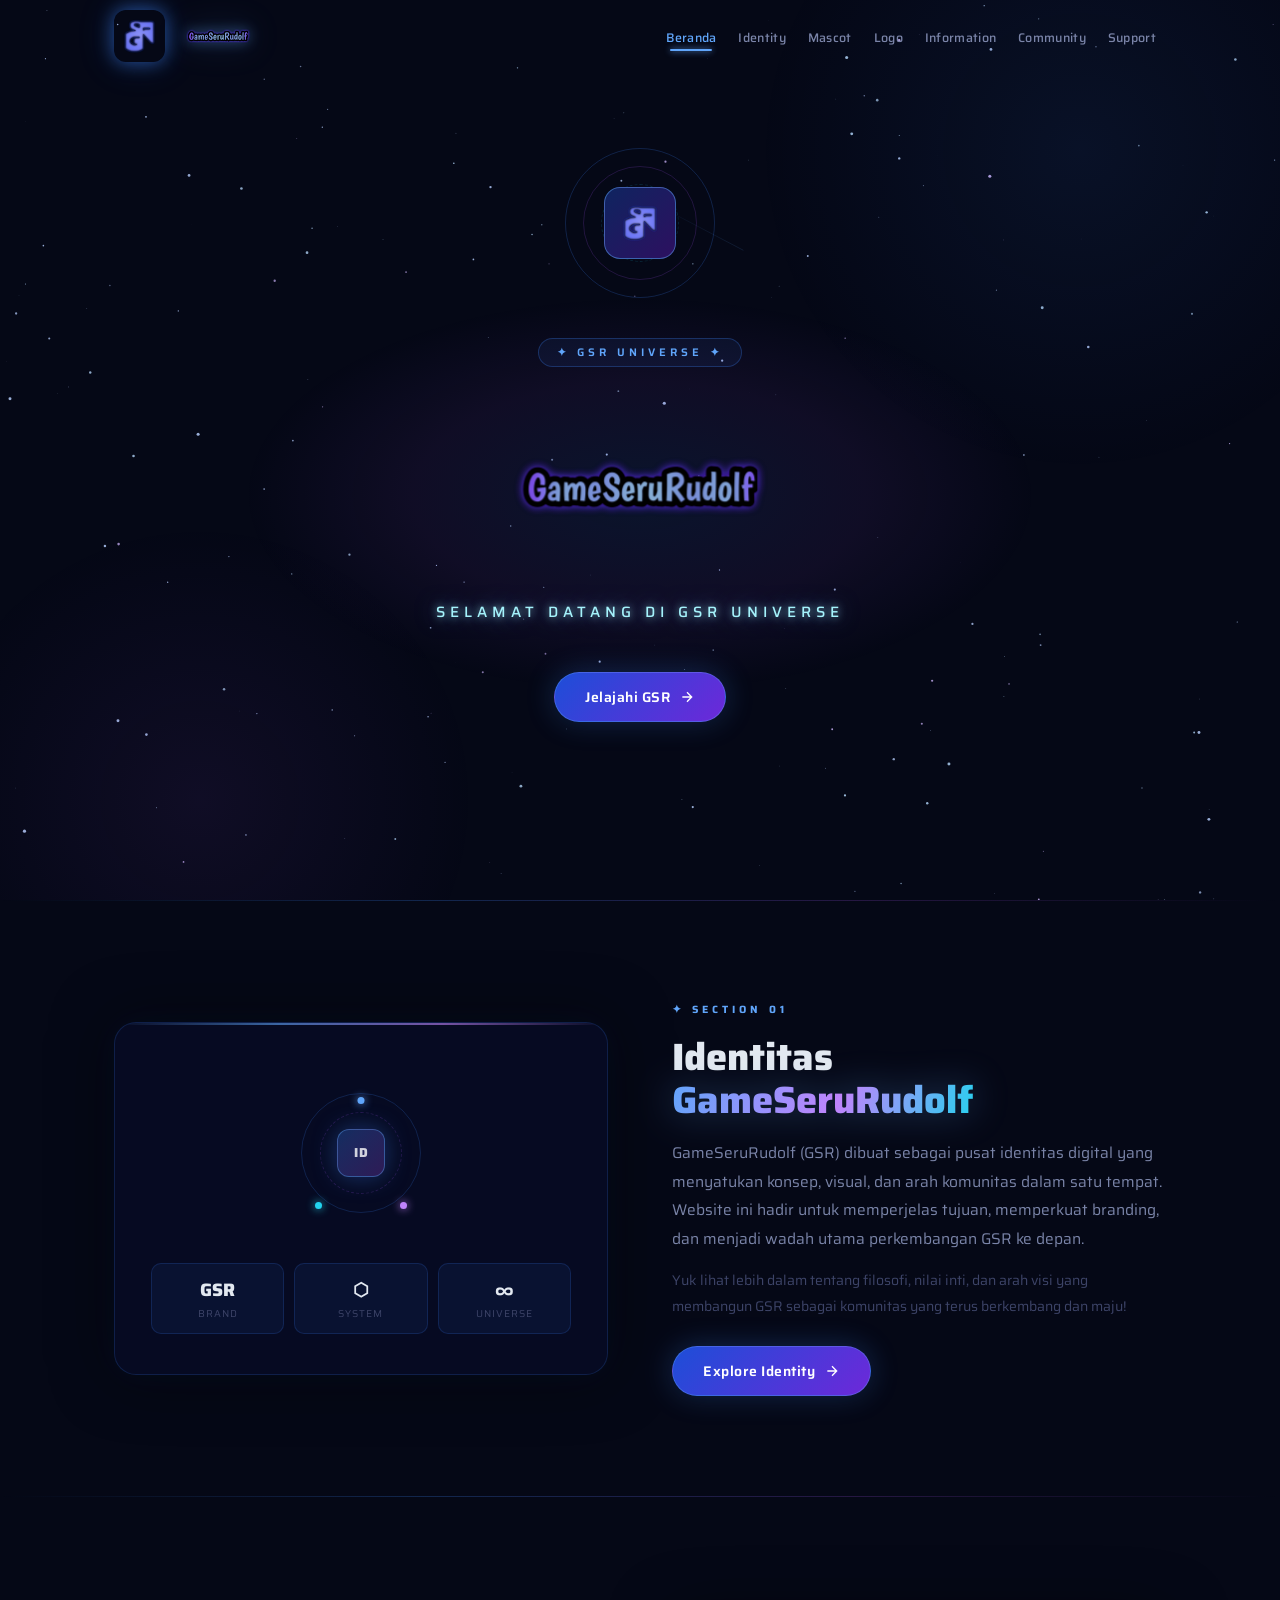
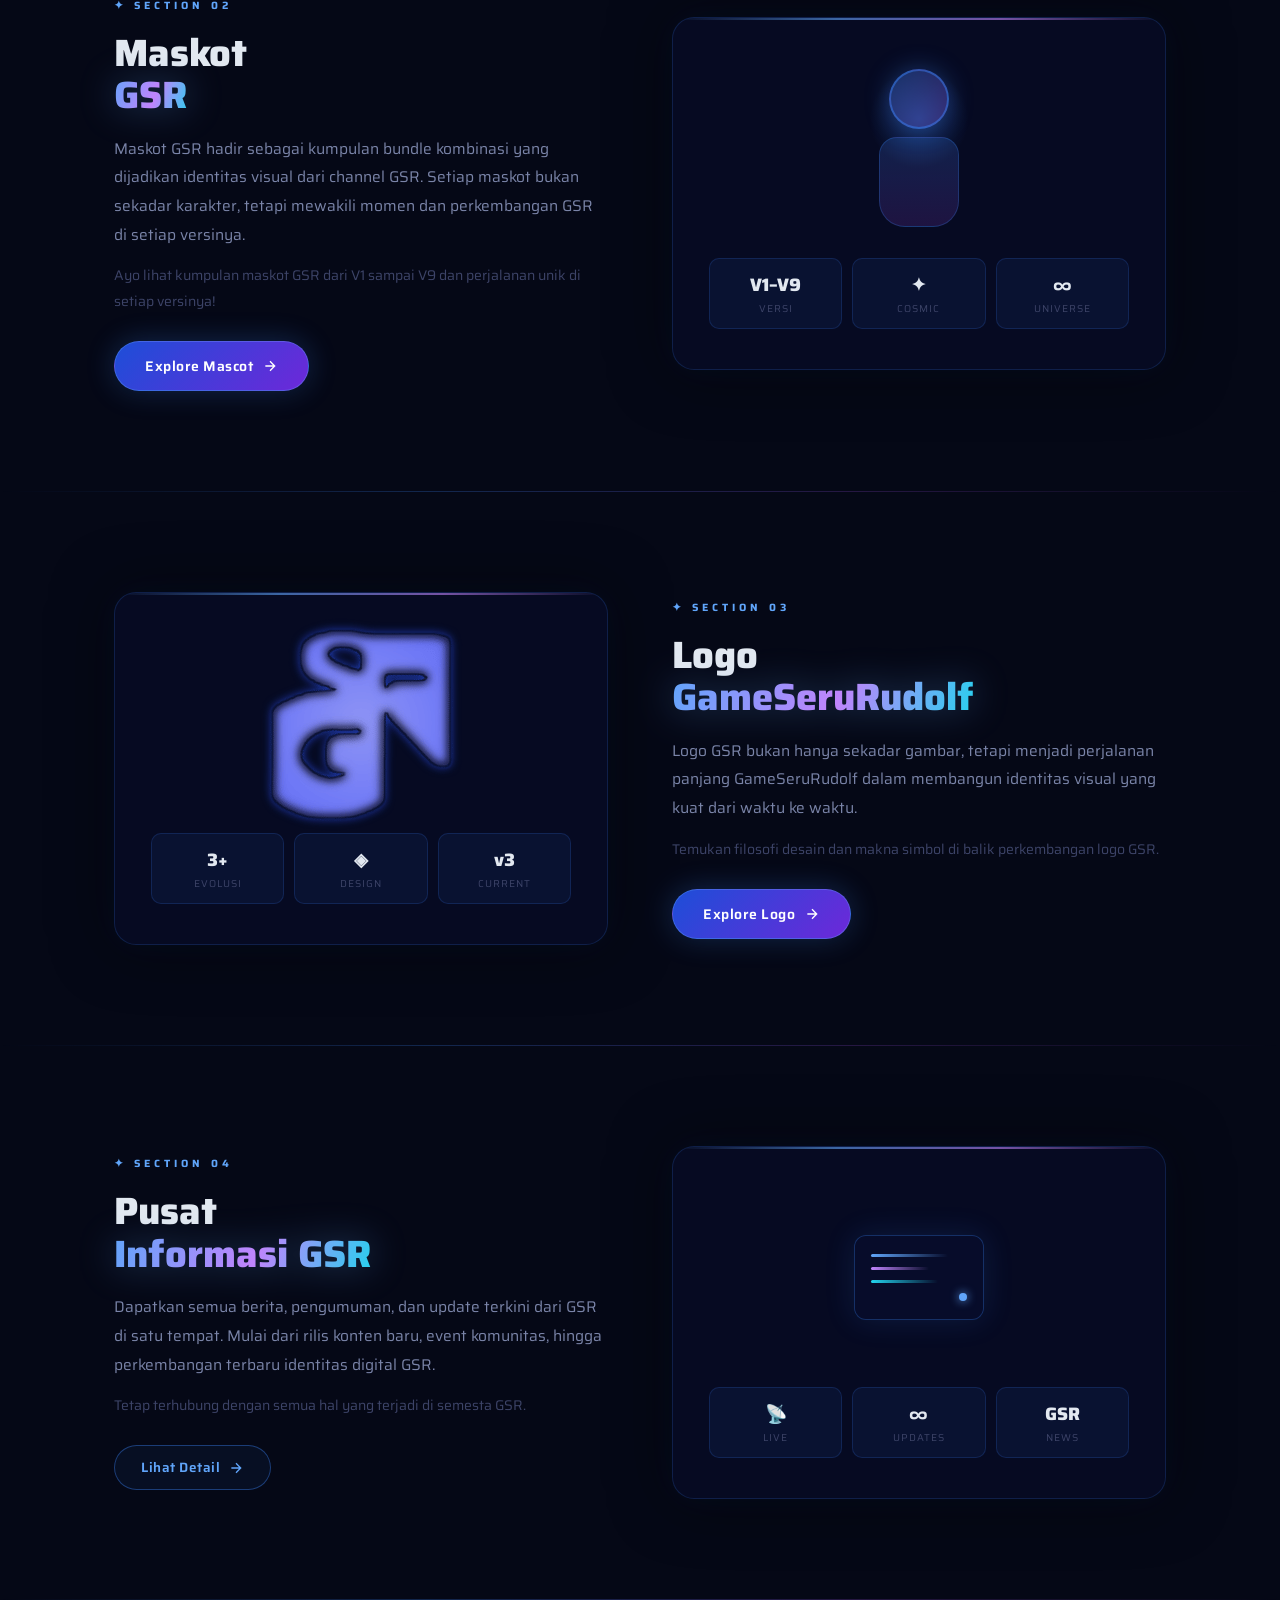
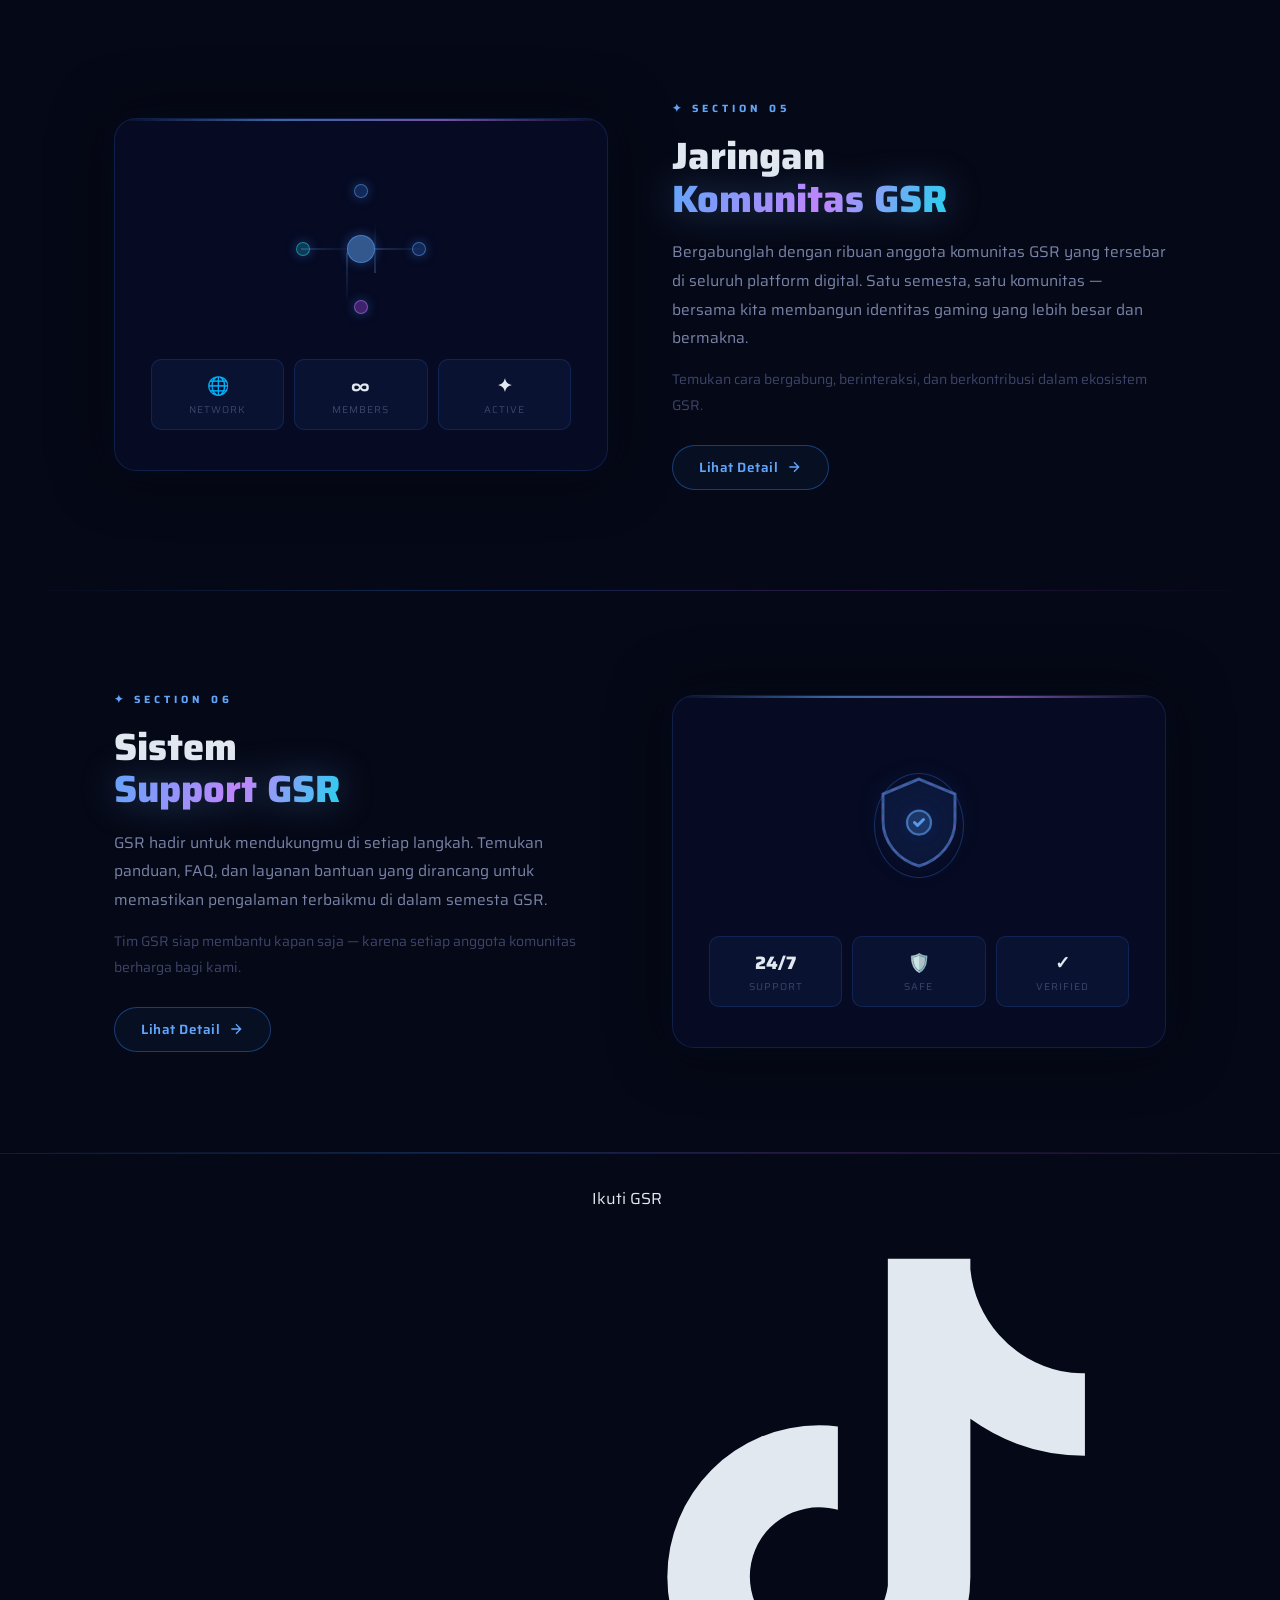
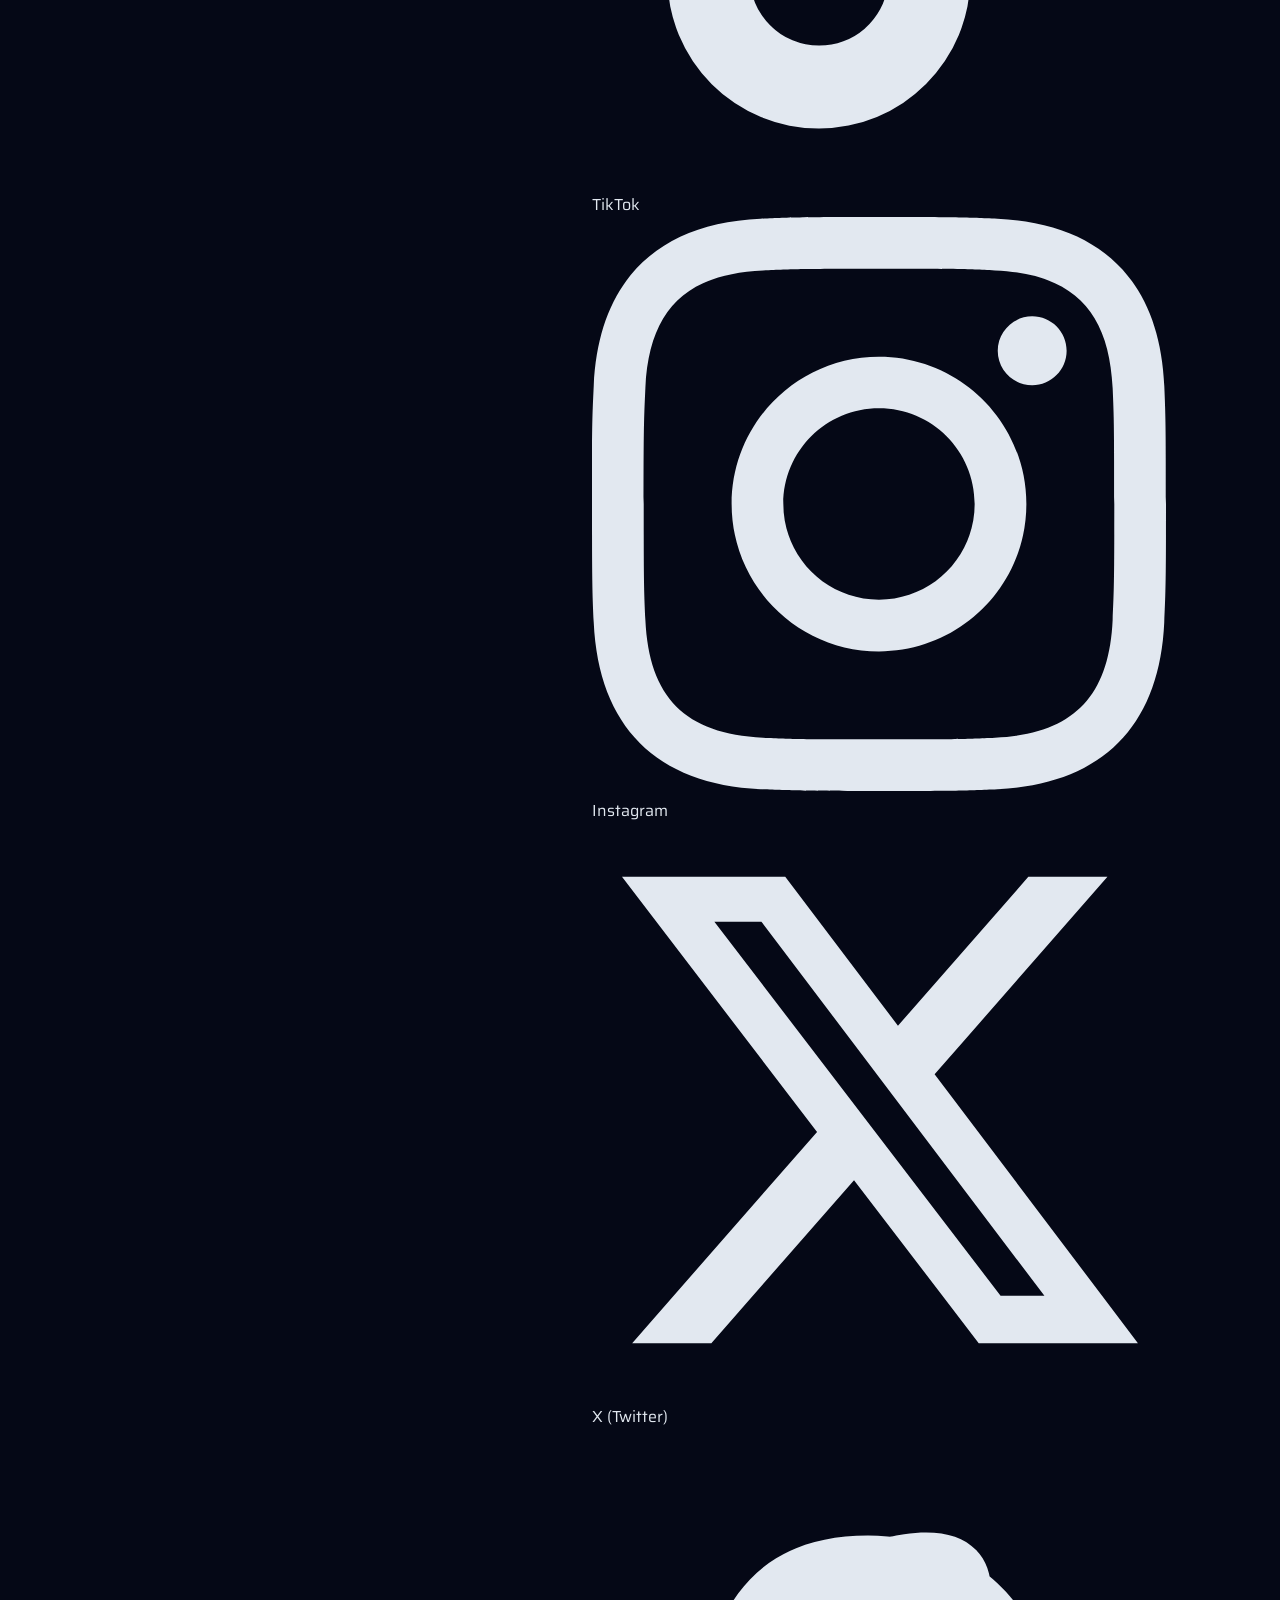
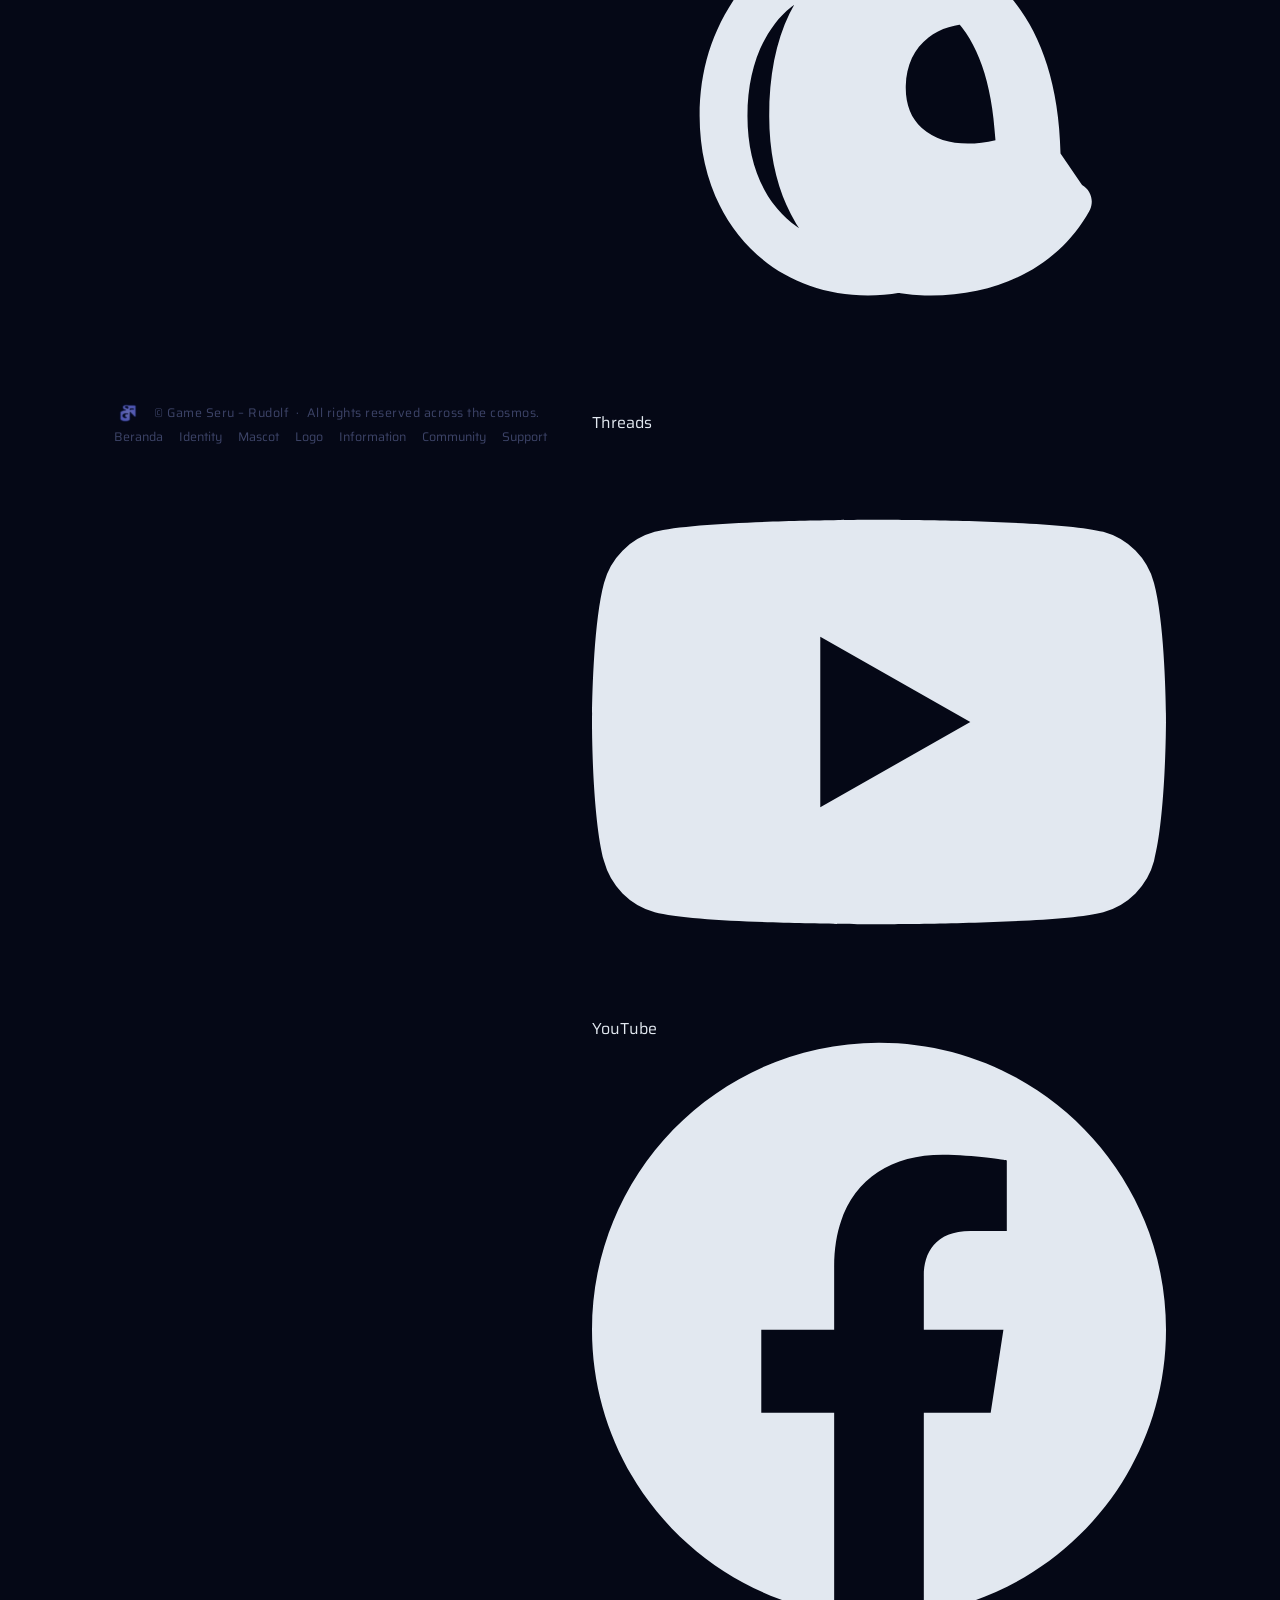
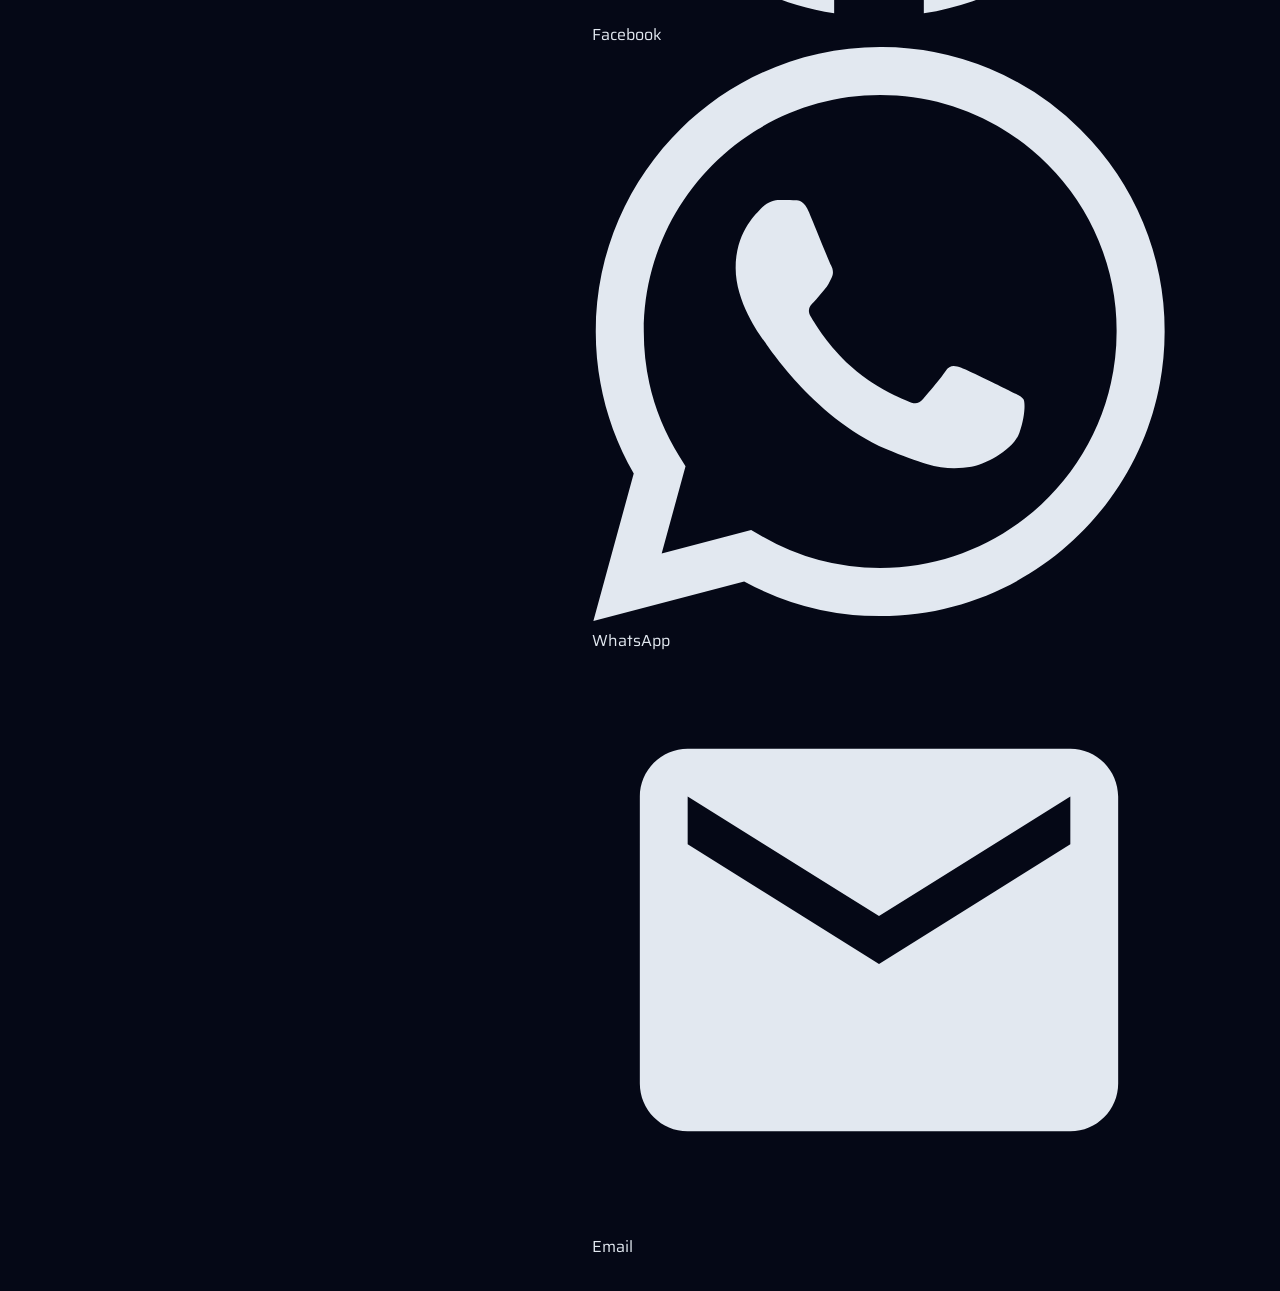
==== commit d828d656: "Update index.html" ====
--- a/index.html
+++ b/index.html
@@ -3,51 +3,41 @@
 <head>
   <meta charset="UTF-8" />
   <meta name="viewport" content="width=device-width, initial-scale=1.0" />
-  <title>GSR — Game Seru Rudolf</title>
+  <title>GSR — Game Seru Rudolf | Beranda</title>
   <meta name="description" content="Game Seru Rudolf — Cosmic Digital Identity. Komunitas digital bertema luar angkasa." />
   <link rel="stylesheet" href="style.css" />
 </head>
 <body>
-
   <!-- ░░░ CANVAS STARFIELD ░░░ -->
   <canvas id="starfield" aria-hidden="true"></canvas>
   <div class="nebula-layer" aria-hidden="true"></div>
-
   <div class="wrapper">
-
     <!-- ════════════════════ NAVBAR ════════════════════ -->
     <nav class="navbar" id="navbar" role="navigation" aria-label="Main navigation">
       <div class="container nav-inner">
-
         <!-- Logo (image-based) -->
         <a href="index.html" class="nav-logo" aria-label="GSR Home">
-          <!-- Icon logo (gsr_logo.png) -->
           <img
             src="gsr_logo.png"
             alt="GSR Icon"
             class="nav-logo-img-icon"
             onerror="this.style.display='none'; this.nextElementSibling.style.display='flex';"
           />
-          <!-- Fallback badge jika gsr_logo.png tidak ada -->
           <div class="nav-logo-badge" style="display:none;">GSR</div>
-
-          <!-- Wordmark logo (gaseru_logo.png) -->
           <img
             src="gaseru_logo.png"
             alt="Game Seru – Rudolf"
             class="nav-logo-img-text"
             onerror="this.style.display='none'; this.nextElementSibling.style.display='block';"
           />
-          <!-- Fallback text jika gaseru_logo.png tidak ada -->
           <div class="nav-logo-text-fallback" style="display:none;">
             Game Seru – Rudolf
             <small>Cosmic Identity</small>
           </div>
         </a>
-
-        <!-- Desktop links — 7 menu lengkap -->
+        <!-- Desktop links -->
         <ul class="nav-links" id="navLinks" role="list">
-          <li><a href="#home"        class="active">Home</a></li>
+          <li><a href="#home"        class="active">Beranda</a></li>
           <li><a href="#identity">Identity</a></li>
           <li><a href="#mascot">Mascot</a></li>
           <li><a href="#logo">Logo</a></li>
@@ -55,28 +45,23 @@
           <li><a href="#community">Community</a></li>
           <li><a href="#support">Support</a></li>
         </ul>
-
         <!-- Mobile toggle -->
         <button class="nav-toggle" id="navToggle" aria-label="Toggle menu" aria-expanded="false">
           <span></span>
           <span></span>
           <span></span>
         </button>
-
       </div>
     </nav>
 
     <!-- ════════════════════ HERO ════════════════════ -->
     <section id="home" class="hero" aria-label="Hero section">
-
       <div class="hero-content">
-
         <!-- Spinning GSR emblem -->
         <div class="hero-emblem" aria-hidden="true">
           <div class="hero-emblem-ring ring-a"></div>
           <div class="hero-emblem-ring ring-b"></div>
           <div class="hero-emblem-ring ring-c"></div>
-          <!-- Icon logo di tengah emblem -->
           <div class="hero-emblem-core">
             <img
               src="gsr_logo.png"
@@ -87,10 +72,8 @@
             <span class="hero-emblem-fallback" style="display:none;">GSR</span>
           </div>
         </div>
-
         <span class="hero-kicker">✦ GSR Universe ✦</span>
-
-        <!-- Wordmark logo sebagai H1 (gambar) -->
+        <!-- Wordmark logo sebagai H1 -->
         <h1 class="hero-title-img" aria-label="Game Seru – Rudolf">
           <img
             src="gaseru_logo.png"
@@ -98,35 +81,20 @@
             class="hero-logo-img"
             onerror="this.style.display='none'; this.nextElementSibling.style.display='block';" loading="eager"
           />
-          <!-- Fallback teks jika gambar tidak ada -->
           <span class="hero-title-fallback gradient-text" style="display:none;">Game Seru – Rudolf</span>
         </h1>
-
-        <!-- Subtitle baru dengan efek futuristik -->
         <p class="hero-sub hero-sub-neon">Selamat Datang di GSR Universe</p>
-
-        <div class="hero-cta">
+        <!-- Hanya satu tombol, di tengah -->
+        <div class="hero-cta hero-cta-center">
           <a href="#identity" class="btn btn-primary">
             <span>Jelajahi GSR</span>
             <svg class="btn-arrow" viewBox="0 0 24 24" fill="none" stroke="currentColor" stroke-width="2" aria-hidden="true">
               <path d="M5 12h14M12 5l7 7-7 7"/>
             </svg>
           </a>
-          <a href="#mascot" class="btn btn-ghost">Lihat Mascot</a>
-        </div>
-
-      </div>
-
-      <!-- Scroll indicator (enhanced) -->
-      <div class="scroll-indicator" aria-hidden="true">
-        <span class="scroll-label">Scroll</span>
-        <div class="scroll-arrow-wrap">
-          <svg class="scroll-arrow" viewBox="0 0 24 24" fill="none" xmlns="http://www.w3.org/2000/svg">
-            <path d="M12 5v14M5 12l7 7 7-7" stroke="currentColor" stroke-width="1.5" stroke-linecap="round" stroke-linejoin="round"/>
-          </svg>
-        </div>
-      </div>
-
+        </div>
+      </div>
+      <!-- Scroll indicator DIHAPUS -->
     </section>
 
     <!-- divider -->
@@ -135,11 +103,9 @@
     <!-- ════════════════════ IDENTITY PREVIEW ════════════════════ -->
     <section id="identity" class="preview-section" aria-label="Identity preview">
       <div class="container">
-
         <div class="preview-visual" data-reveal>
           <div class="preview-card-frame">
             <div class="preview-gfx">
-              <!-- Identity: abstract DNA / pulse graphic -->
               <div class="gfx-identity">
                 <div class="gfx-id-ring r1"></div>
                 <div class="gfx-id-ring r2"></div>
@@ -167,19 +133,19 @@
             </div>
           </div>
         </div>
-
         <div class="preview-text" data-reveal data-delay="2">
           <span class="label">✦ Section 01</span>
           <h2 class="title">
             Identitas<br/>
-            <span class="gradient-text">Komunitas GSR</span>
+            <span class="gradient-text">GameSeruRudolf</span>
           </h2>
           <p class="body-text">
-            GSR bukan sekadar nama — ini adalah sistem identitas digital yang lengkap. Dari visual, bahasa,
-            hingga budaya komunitas, semuanya dirancang sebagai satu ekosistem kosmik yang kohesif dan berkarakter.
+            GameSeruRudolf (GSR) dibuat sebagai pusat identitas digital yang menyatukan konsep, visual,
+            dan arah komunitas dalam satu tempat. Website ini hadir untuk memperjelas tujuan, memperkuat
+            branding, dan menjadi wadah utama perkembangan GSR ke depan.
           </p>
           <p class="body-text" style="font-size:14px; color: var(--text-dim); margin-top: -4px;">
-            Pelajari dasar filosofi, nilai inti, dan arah visi yang membangun GSR sebagai komunitas digital terdepan.
+            Yuk lihat lebih dalam tentang filosofi, nilai inti, dan arah visi yang membangun GSR sebagai komunitas yang terus berkembang dan maju!
           </p>
           <a href="#mascot" class="btn btn-primary" style="align-self: flex-start; margin-top: 8px;">
             <span>Explore Identity</span>
@@ -188,7 +154,6 @@
             </svg>
           </a>
         </div>
-
       </div>
     </section>
 
@@ -198,7 +163,6 @@
     <!-- ════════════════════ MASCOT PREVIEW ════════════════════ -->
     <section id="mascot" class="preview-section reverse" aria-label="Mascot preview">
       <div class="container">
-
         <div class="preview-visual" data-reveal>
           <div class="preview-card-frame">
             <div class="preview-gfx">
@@ -210,8 +174,8 @@
             </div>
             <div class="preview-stats">
               <div class="preview-stat">
-                <div class="preview-stat-val">GSR</div>
-                <div class="preview-stat-label">Identity</div>
+                <div class="preview-stat-val">V1–V9</div>
+                <div class="preview-stat-label">Versi</div>
               </div>
               <div class="preview-stat">
                 <div class="preview-stat-val">✦</div>
@@ -224,7 +188,6 @@
             </div>
           </div>
         </div>
-
         <div class="preview-text" data-reveal data-delay="2">
           <span class="label">✦ Section 02</span>
           <h2 class="title">
@@ -232,12 +195,11 @@
             <span class="gradient-text">GSR</span>
           </h2>
           <p class="body-text">
-            Maskot GSR adalah wujud visual dari semangat eksplorasi kosmik yang menjadi jiwa komunitas ini.
-            Lebih dari sekadar karakter — ia adalah identitas, simbol, dan penjaga semesta digital GSR
-            yang hadir di setiap konten dan momen komunitas.
+            Maskot GSR hadir sebagai kumpulan bundle kombinasi yang dijadikan identitas visual dari channel GSR.
+            Setiap maskot bukan sekadar karakter, tetapi mewakili momen dan perkembangan GSR di setiap versinya.
           </p>
           <p class="body-text" style="font-size:14px; color: var(--text-dim); margin-top: -4px;">
-            Pelajari lebih lanjut tentang latar belakang, kepribadian, dan peran maskot GSR.
+            Ayo lihat kumpulan maskot GSR dari V1 sampai V9 dan perjalanan unik di setiap versinya!
           </p>
           <a href="mascot.html" class="btn btn-primary" style="align-self: flex-start; margin-top: 8px;">
             <span>Explore Mascot</span>
@@ -246,7 +208,6 @@
             </svg>
           </a>
         </div>
-
       </div>
     </section>
 
@@ -256,14 +217,23 @@
     <!-- ════════════════════ LOGO PREVIEW ════════════════════ -->
     <section id="logo" class="preview-section" aria-label="Logo preview">
       <div class="container">
-
         <div class="preview-visual" data-reveal>
           <div class="preview-card-frame">
             <div class="preview-gfx">
-              <div class="gfx-logo">
-                <div class="gfx-logo-hex">
-                  <div class="gfx-logo-shape">GSR</div>
-                  <div class="gfx-rings"></div>
+              <!-- gsr_logo.png sebagai visual utama -->
+              <div class="gfx-logo-img-wrap">
+                <img
+                  src="gsr_logo.png"
+                  alt="GSR Logo"
+                  class="gfx-logo-real-img"
+                  onerror="this.style.display='none'; this.nextElementSibling.style.display='flex';"
+                />
+                <!-- fallback hex jika gambar tidak ada -->
+                <div class="gfx-logo" style="display:none;">
+                  <div class="gfx-logo-hex">
+                    <div class="gfx-logo-shape">GSR</div>
+                    <div class="gfx-rings"></div>
+                  </div>
                 </div>
               </div>
             </div>
@@ -283,19 +253,18 @@
             </div>
           </div>
         </div>
-
         <div class="preview-text" data-reveal data-delay="2">
           <span class="label">✦ Section 03</span>
           <h2 class="title">
             Logo<br/>
-            <span class="gradient-text">Evolusi GSR</span>
+            <span class="gradient-text">GameSeruRudolf</span>
           </h2>
           <p class="body-text">
-            Logo GSR bukan sekadar gambar — ini adalah perjalanan panjang sebuah identitas visual yang terus
-            berkembang. Dari versi pertama yang sederhana hingga desain kosmik yang kini memimpin estetika komunitas.
+            Logo GSR bukan hanya sekadar gambar, tetapi menjadi perjalanan panjang GameSeruRudolf dalam
+            membangun identitas visual yang kuat dari waktu ke waktu.
           </p>
           <p class="body-text" style="font-size:14px; color: var(--text-dim); margin-top: -4px;">
-            Temukan filosofi desain, makna simbol, dan roadmap visual di balik logo GSR.
+            Temukan filosofi desain dan makna simbol di balik perkembangan logo GSR.
           </p>
           <a href="logo.html" class="btn btn-primary" style="align-self: flex-start; margin-top: 8px;">
             <span>Explore Logo</span>
@@ -304,7 +273,6 @@
             </svg>
           </a>
         </div>
-
       </div>
     </section>
 
@@ -314,7 +282,6 @@
     <!-- ════════════════════ INFORMATION PREVIEW ════════════════════ -->
     <section id="information" class="preview-section reverse" aria-label="Information preview">
       <div class="container">
-
         <div class="preview-visual" data-reveal>
           <div class="preview-card-frame">
             <div class="preview-gfx">
@@ -343,7 +310,6 @@
             </div>
           </div>
         </div>
-
         <div class="preview-text" data-reveal data-delay="2">
           <span class="label">✦ Section 04</span>
           <h2 class="title">
@@ -364,7 +330,6 @@
             </svg>
           </a>
         </div>
-
       </div>
     </section>
 
@@ -374,7 +339,6 @@
     <!-- ════════════════════ COMMUNITY PREVIEW ════════════════════ -->
     <section id="community" class="preview-section" aria-label="Community preview">
       <div class="container">
-
         <div class="preview-visual" data-reveal>
           <div class="preview-card-frame">
             <div class="preview-gfx">
@@ -406,7 +370,6 @@
             </div>
           </div>
         </div>
-
         <div class="preview-text" data-reveal data-delay="2">
           <span class="label">✦ Section 05</span>
           <h2 class="title">
@@ -427,7 +390,6 @@
             </svg>
           </a>
         </div>
-
       </div>
     </section>
 
@@ -437,7 +399,6 @@
     <!-- ════════════════════ SUPPORT PREVIEW ════════════════════ -->
     <section id="support" class="preview-section reverse" aria-label="Support preview">
       <div class="container">
-
         <div class="preview-visual" data-reveal>
           <div class="preview-card-frame">
             <div class="preview-gfx">
@@ -469,7 +430,6 @@
             </div>
           </div>
         </div>
-
         <div class="preview-text" data-reveal data-delay="2">
           <span class="label">✦ Section 06</span>
           <h2 class="title">
@@ -490,7 +450,6 @@
             </svg>
           </a>
         </div>
-
       </div>
     </section>
 
@@ -501,25 +460,98 @@
     <footer class="footer" role="contentinfo">
       <div class="container">
         <div class="footer-inner">
-          <div class="footer-brand">
-            <img src="gsr_logo.png" alt="GSR" class="footer-logo-img" onerror="this.style.display='none';" />
-            <span class="footer-copy">© Game Seru – Rudolf &nbsp;·&nbsp; All rights reserved across the cosmos.</span>
-          </div>
-          <nav class="footer-links" aria-label="Footer navigation">
-            <a href="#home">Home</a>
-            <a href="#identity">Identity</a>
-            <a href="#mascot">Mascot</a>
-            <a href="#logo">Logo</a>
-            <a href="#information">Information</a>
-            <a href="#community">Community</a>
-            <a href="#support">Support</a>
-          </nav>
+          <!-- Kiri: brand + copyright + nav links -->
+          <div class="footer-left">
+            <div class="footer-brand">
+              <img src="gsr_logo.png" alt="GSR" class="footer-logo-img" onerror="this.style.display='none';" />
+              <span class="footer-copy">© Game Seru – Rudolf &nbsp;·&nbsp; All rights reserved across the cosmos.</span>
+            </div>
+            <nav class="footer-links" aria-label="Footer navigation">
+              <a href="#home">Beranda</a>
+              <a href="#identity">Identity</a>
+              <a href="#mascot">Mascot</a>
+              <a href="#logo">Logo</a>
+              <a href="#information">Information</a>
+              <a href="#community">Community</a>
+              <a href="#support">Support</a>
+            </nav>
+          </div>
+
+          <!-- Kanan: sosial media -->
+          <div class="footer-socials">
+            <p class="footer-socials-title">Ikuti GSR</p>
+            <div class="footer-socials-grid">
+              <a href="https://www.tiktok.com/@gameseru_rudolf" target="_blank" rel="noopener noreferrer" class="footer-social-link" aria-label="TikTok GSR">
+                <span class="footer-social-icon">
+                  <!-- TikTok SVG -->
+                  <svg viewBox="0 0 24 24" fill="currentColor" xmlns="http://www.w3.org/2000/svg">
+                    <path d="M19.59 6.69a4.83 4.83 0 01-3.77-4.25V2h-3.45v13.67a2.89 2.89 0 01-2.88 2.5 2.89 2.89 0 01-2.89-2.89 2.89 2.89 0 012.89-2.89c.28 0 .54.04.79.1V9.01a6.27 6.27 0 00-.79-.05 6.34 6.34 0 00-6.34 6.34 6.34 6.34 0 006.34 6.34 6.34 6.34 0 006.33-6.34V8.69a8.18 8.18 0 004.79 1.54V6.78a4.86 4.86 0 01-1.02-.09z"/>
+                  </svg>
+                </span>
+                <span>TikTok</span>
+              </a>
+              <a href="https://www.instagram.com/gameseru_rudolf" target="_blank" rel="noopener noreferrer" class="footer-social-link" aria-label="Instagram GSR">
+                <span class="footer-social-icon">
+                  <svg viewBox="0 0 24 24" fill="currentColor" xmlns="http://www.w3.org/2000/svg">
+                    <path d="M12 2.163c3.204 0 3.584.012 4.85.07 3.252.148 4.771 1.691 4.919 4.919.058 1.265.069 1.645.069 4.849 0 3.205-.012 3.584-.069 4.849-.149 3.225-1.664 4.771-4.919 4.919-1.266.058-1.644.07-4.85.07-3.204 0-3.584-.012-4.849-.07-3.26-.149-4.771-1.699-4.919-4.92-.058-1.265-.07-1.644-.07-4.849 0-3.204.013-3.583.07-4.849.149-3.227 1.664-4.771 4.919-4.919 1.266-.057 1.645-.069 4.849-.069zm0-2.163c-3.259 0-3.667.014-4.947.072-4.358.2-6.78 2.618-6.98 6.98-.059 1.281-.073 1.689-.073 4.948 0 3.259.014 3.668.072 4.948.2 4.358 2.618 6.78 6.98 6.98 1.281.058 1.689.072 4.948.072 3.259 0 3.668-.014 4.948-.072 4.354-.2 6.782-2.618 6.979-6.98.059-1.28.073-1.689.073-4.948 0-3.259-.014-3.667-.072-4.947-.196-4.354-2.617-6.78-6.979-6.98-1.281-.059-1.69-.073-4.949-.073zm0 5.838c-3.403 0-6.162 2.759-6.162 6.162s2.759 6.163 6.162 6.163 6.162-2.759 6.162-6.163c0-3.403-2.759-6.162-6.162-6.162zm0 10.162c-2.209 0-4-1.79-4-4 0-2.209 1.791-4 4-4s4 1.791 4 4c0 2.21-1.791 4-4 4zm6.406-11.845c-.796 0-1.441.645-1.441 1.44s.645 1.44 1.441 1.44c.795 0 1.439-.645 1.439-1.44s-.644-1.44-1.439-1.44z"/>
+                  </svg>
+                </span>
+                <span>Instagram</span>
+              </a>
+              <a href="https://x.com/Gameseru_rudolf" target="_blank" rel="noopener noreferrer" class="footer-social-link" aria-label="X (Twitter) GSR">
+                <span class="footer-social-icon">
+                  <svg viewBox="0 0 24 24" fill="currentColor" xmlns="http://www.w3.org/2000/svg">
+                    <path d="M18.244 2.25h3.308l-7.227 8.26 8.502 11.24H16.17l-5.214-6.817L4.99 21.75H1.68l7.73-8.835L1.254 2.25H8.08l4.713 6.231zm-1.161 17.52h1.833L7.084 4.126H5.117z"/>
+                  </svg>
+                </span>
+                <span>X (Twitter)</span>
+              </a>
+              <a href="https://www.threads.net/@gameseru_rudolf" target="_blank" rel="noopener noreferrer" class="footer-social-link" aria-label="Threads GSR">
+                <span class="footer-social-icon">
+                  <svg viewBox="0 0 24 24" fill="currentColor" xmlns="http://www.w3.org/2000/svg">
+                    <path d="M19.59 13.57c-.16-7.37-4.79-9.12-8.05-9.12-2.44 0-4.26.82-5.43 2.43C5 8.44 4.5 10.12 4.5 12c0 4.25 2.82 7.5 7.04 7.5 1.81 0 3.45-.58 4.7-1.67.13-.12.14-.32.01-.45l-.89-.88c-.11-.11-.28-.12-.41-.03-.97.68-2.1 1.03-3.41 1.03-3.11 0-5.04-2.17-5.04-5.5 0-1.54.39-2.87 1.14-3.85.82-1.08 2.07-1.63 3.72-1.63 2.97 0 5.24 1.49 5.51 6.49-1.16.27-2.31.18-3.08-.51-.46-.41-.69-1.01-.67-1.76.02-.86.35-1.56.95-2.02.53-.41 1.23-.6 2.03-.57l.06.01c.18.01.35-.1.39-.28.29-1.23.12-2.2-.49-2.82-.63-.64-1.64-.86-3.01-.66-3.83.57-5.64 3.35-5.64 7.61 0 4.43 2.5 7.34 6.5 7.5h.25c2.95 0 5.38-1.29 6.63-3.53.22-.39.09-.88-.3-1.1z"/>
+                  </svg>
+                </span>
+                <span>Threads</span>
+              </a>
+              <a href="https://www.youtube.com/c/GameSeruRudolfGSR" target="_blank" rel="noopener noreferrer" class="footer-social-link footer-social-link--yt" aria-label="YouTube GSR">
+                <span class="footer-social-icon">
+                  <svg viewBox="0 0 24 24" fill="currentColor" xmlns="http://www.w3.org/2000/svg">
+                    <path d="M23.498 6.186a3.016 3.016 0 00-2.122-2.136C19.505 3.545 12 3.545 12 3.545s-7.505 0-9.377.505A3.017 3.017 0 00.502 6.186C0 8.07 0 12 0 12s0 3.93.502 5.814a3.016 3.016 0 002.122 2.136c1.871.505 9.376.505 9.376.505s7.505 0 9.377-.505a3.015 3.015 0 002.122-2.136C24 15.93 24 12 24 12s0-3.93-.502-5.814zM9.545 15.568V8.432L15.818 12l-6.273 3.568z"/>
+                  </svg>
+                </span>
+                <span>YouTube</span>
+              </a>
+              <a href="https://www.facebook.com/profile.php?id=100090011149284&mibextid=ZbWKwL" target="_blank" rel="noopener noreferrer" class="footer-social-link footer-social-link--fb" aria-label="Facebook GSR">
+                <span class="footer-social-icon">
+                  <svg viewBox="0 0 24 24" fill="currentColor" xmlns="http://www.w3.org/2000/svg">
+                    <path d="M24 12.073c0-6.627-5.373-12-12-12s-12 5.373-12 12c0 5.99 4.388 10.954 10.125 11.854v-8.385H7.078v-3.47h3.047V9.43c0-3.007 1.792-4.669 4.533-4.669 1.312 0 2.686.235 2.686.235v2.953H15.83c-1.491 0-1.956.925-1.956 1.874v2.25h3.328l-.532 3.47h-2.796v8.385C19.612 23.027 24 18.062 24 12.073z"/>
+                  </svg>
+                </span>
+                <span>Facebook</span>
+              </a>
+              <a href="https://whatsapp.com/channel/0029VaG8sn935fLzQe65Ih0p" target="_blank" rel="noopener noreferrer" class="footer-social-link footer-social-link--wa" aria-label="WhatsApp Channel GSR">
+                <span class="footer-social-icon">
+                  <svg viewBox="0 0 24 24" fill="currentColor" xmlns="http://www.w3.org/2000/svg">
+                    <path d="M17.472 14.382c-.297-.149-1.758-.867-2.03-.967-.273-.099-.471-.148-.67.15-.197.297-.767.966-.94 1.164-.173.199-.347.223-.644.075-.297-.15-1.255-.463-2.39-1.475-.883-.788-1.48-1.761-1.653-2.059-.173-.297-.018-.458.13-.606.134-.133.298-.347.446-.52.149-.174.198-.298.298-.497.099-.198.05-.371-.025-.52-.075-.149-.669-1.612-.916-2.207-.242-.579-.487-.5-.669-.51-.173-.008-.371-.01-.57-.01-.198 0-.52.074-.792.372-.272.297-1.04 1.016-1.04 2.479 0 1.462 1.065 2.875 1.213 3.074.149.198 2.096 3.2 5.077 4.487.709.306 1.262.489 1.694.625.712.227 1.36.195 1.871.118.571-.085 1.758-.719 2.006-1.413.248-.694.248-1.289.173-1.413-.074-.124-.272-.198-.57-.347m-5.421 7.403h-.004a9.87 9.87 0 01-5.031-1.378l-.361-.214-3.741.982.998-3.648-.235-.374a9.86 9.86 0 01-1.51-5.26c.001-5.45 4.436-9.884 9.888-9.884 2.64 0 5.122 1.03 6.988 2.898a9.825 9.825 0 012.893 6.994c-.003 5.45-4.437 9.884-9.885 9.884m8.413-18.297A11.815 11.815 0 0012.05 0C5.495 0 .16 5.335.157 11.892c0 2.096.547 4.142 1.588 5.945L.057 24l6.305-1.654a11.882 11.882 0 005.683 1.448h.005c6.554 0 11.89-5.335 11.893-11.893a11.821 11.821 0 00-3.48-8.413z"/>
+                  </svg>
+                </span>
+                <span>WhatsApp</span>
+              </a>
+              <a href="mailto:gsremail20@gmail.com" class="footer-social-link footer-social-link--email" aria-label="Email GSR">
+                <span class="footer-social-icon">
+                  <svg viewBox="0 0 24 24" fill="currentColor" xmlns="http://www.w3.org/2000/svg">
+                    <path d="M20 4H4c-1.1 0-2 .9-2 2v12c0 1.1.9 2 2 2h16c1.1 0 2-.9 2-2V6c0-1.1-.9-2-2-2zm0 4l-8 5-8-5V6l8 5 8-5v2z"/>
+                  </svg>
+                </span>
+                <span>Email</span>
+              </a>
+            </div>
+          </div>
         </div>
       </div>
     </footer>
-
   </div><!-- /wrapper -->
-
   <script src="script.js"></script>
 </body>
 </html>
